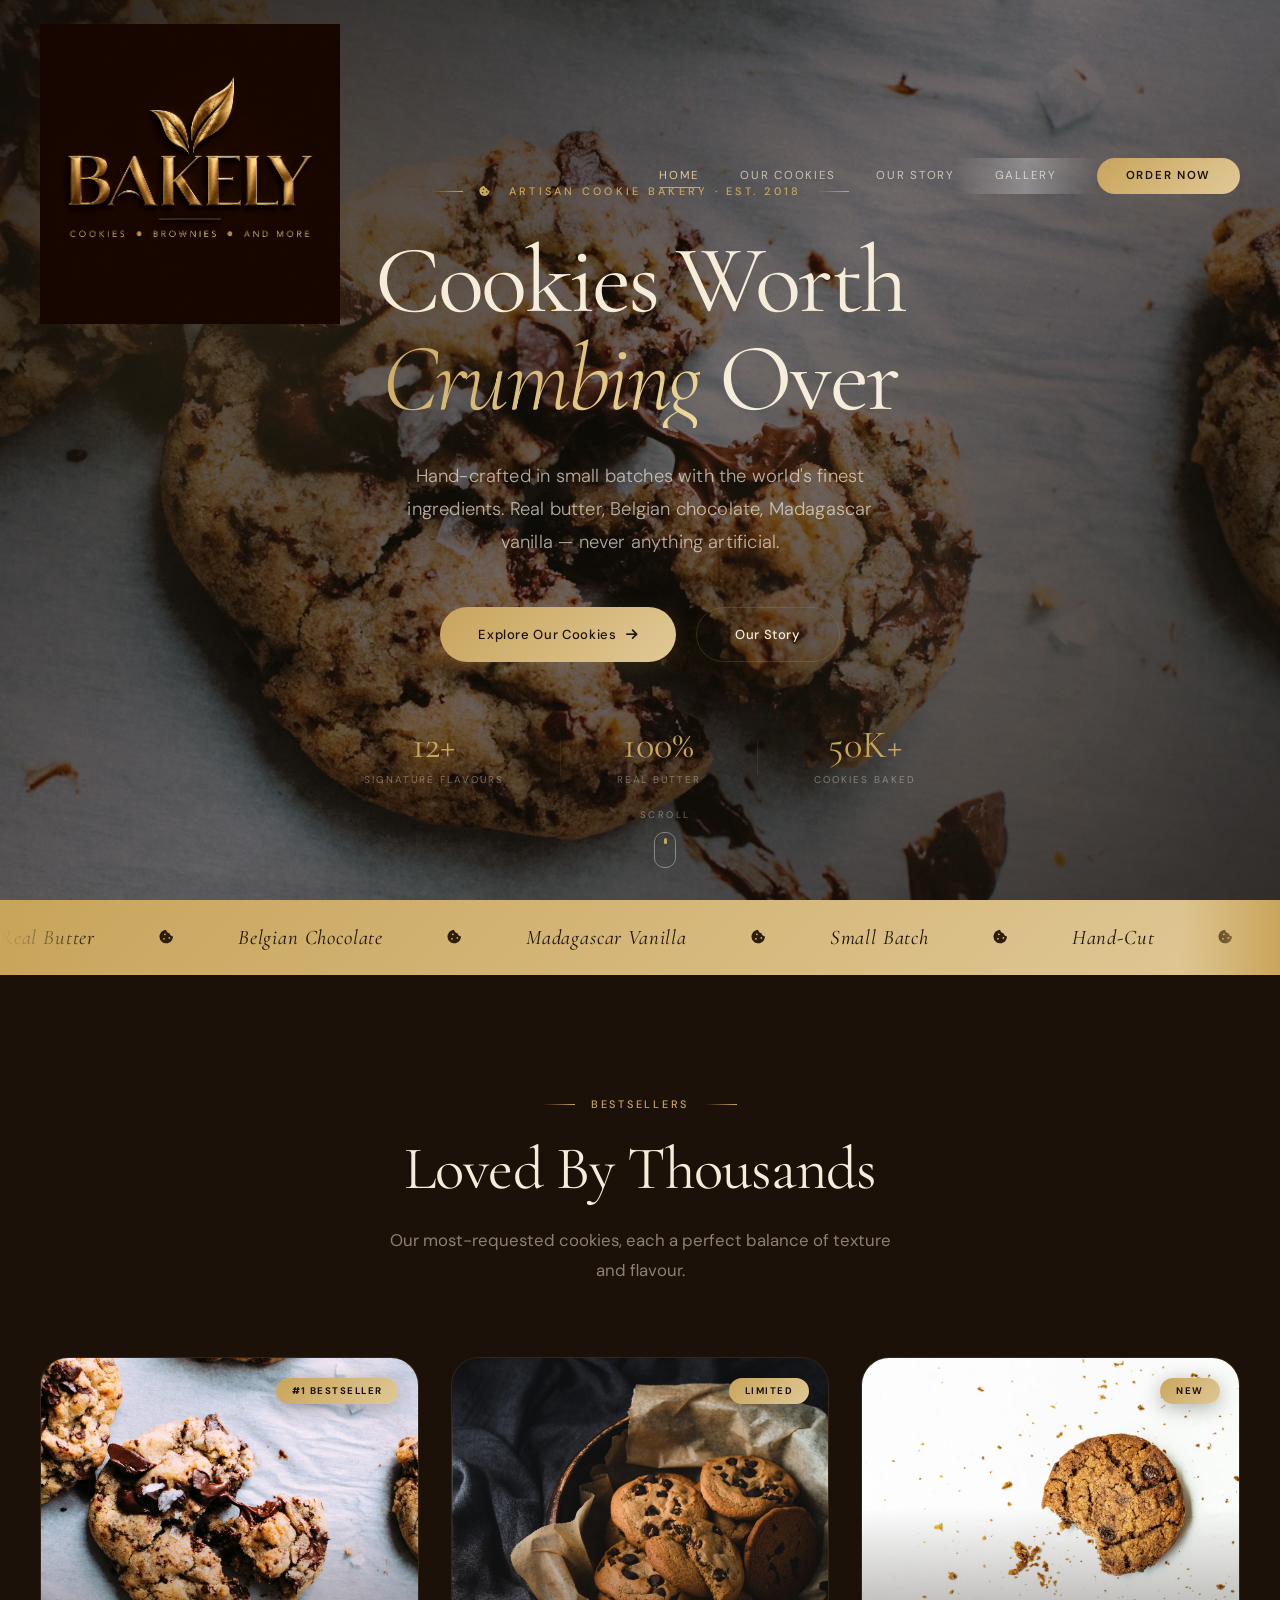
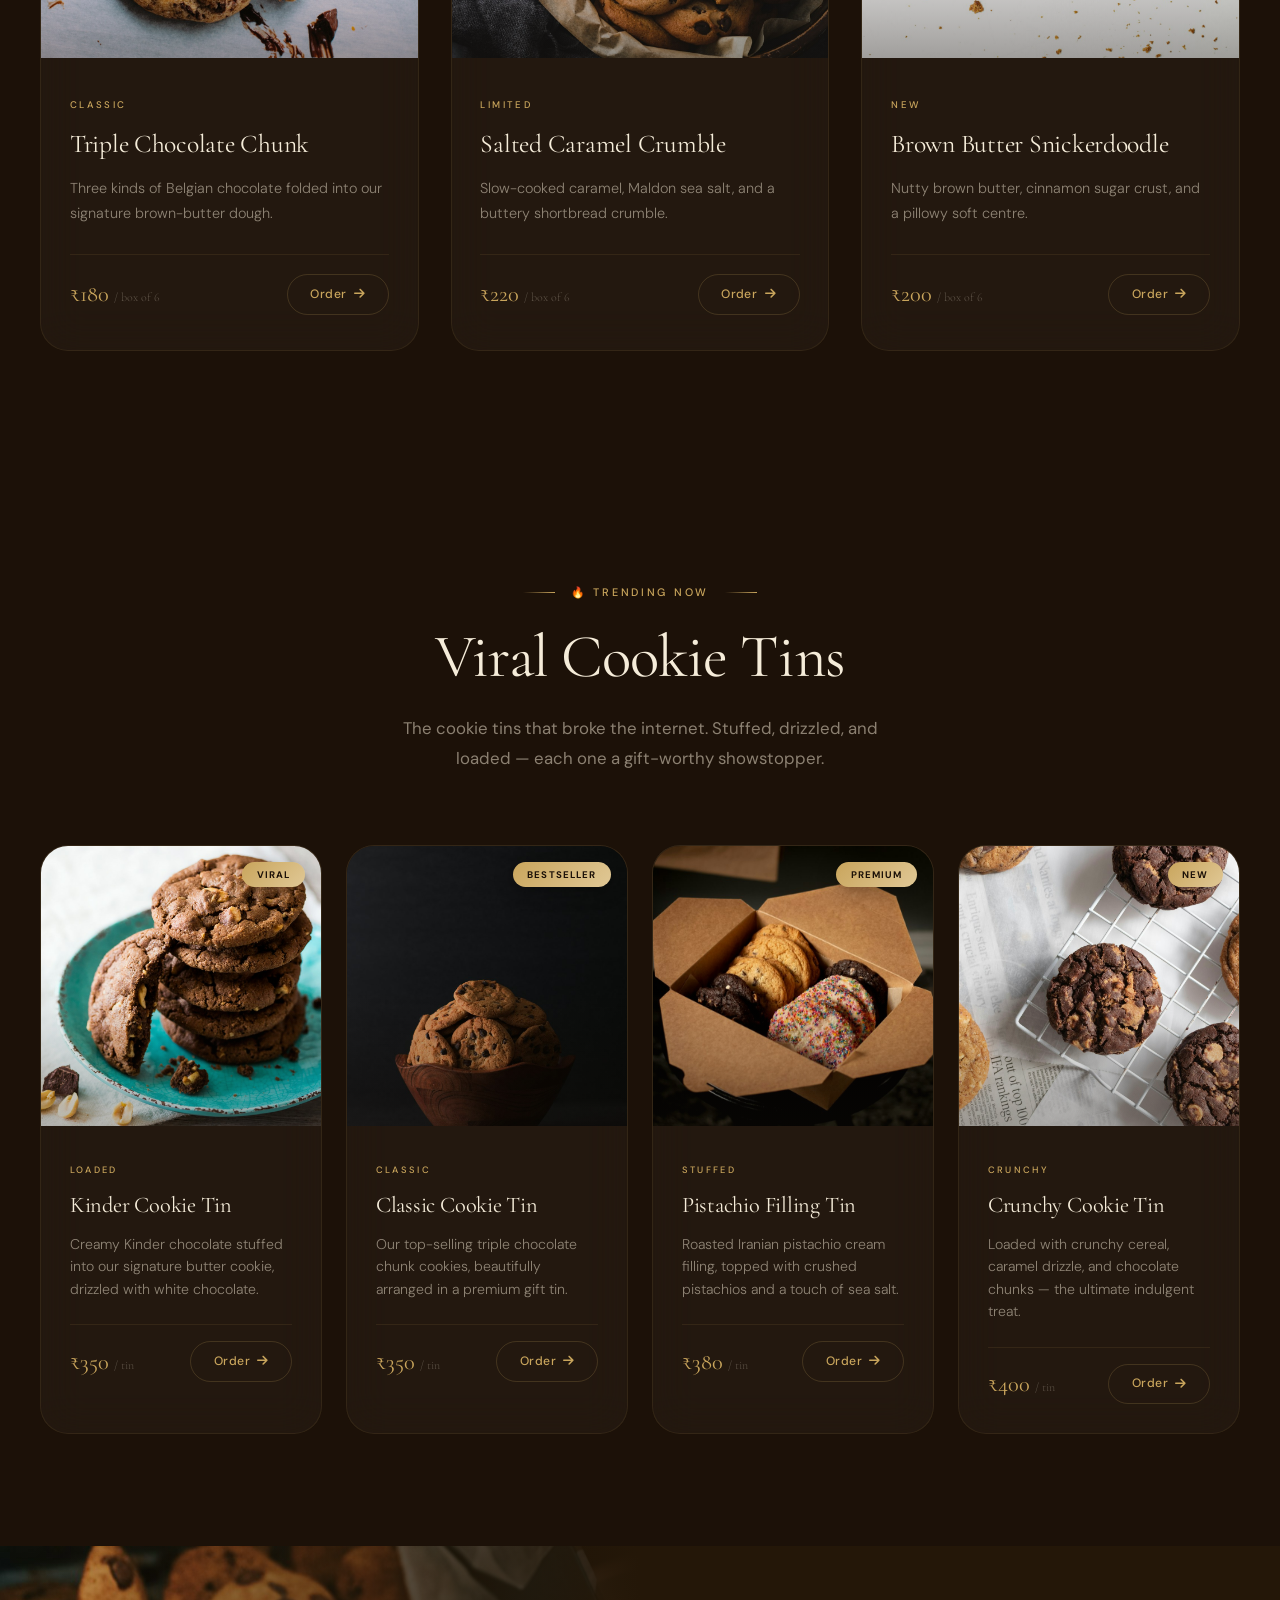
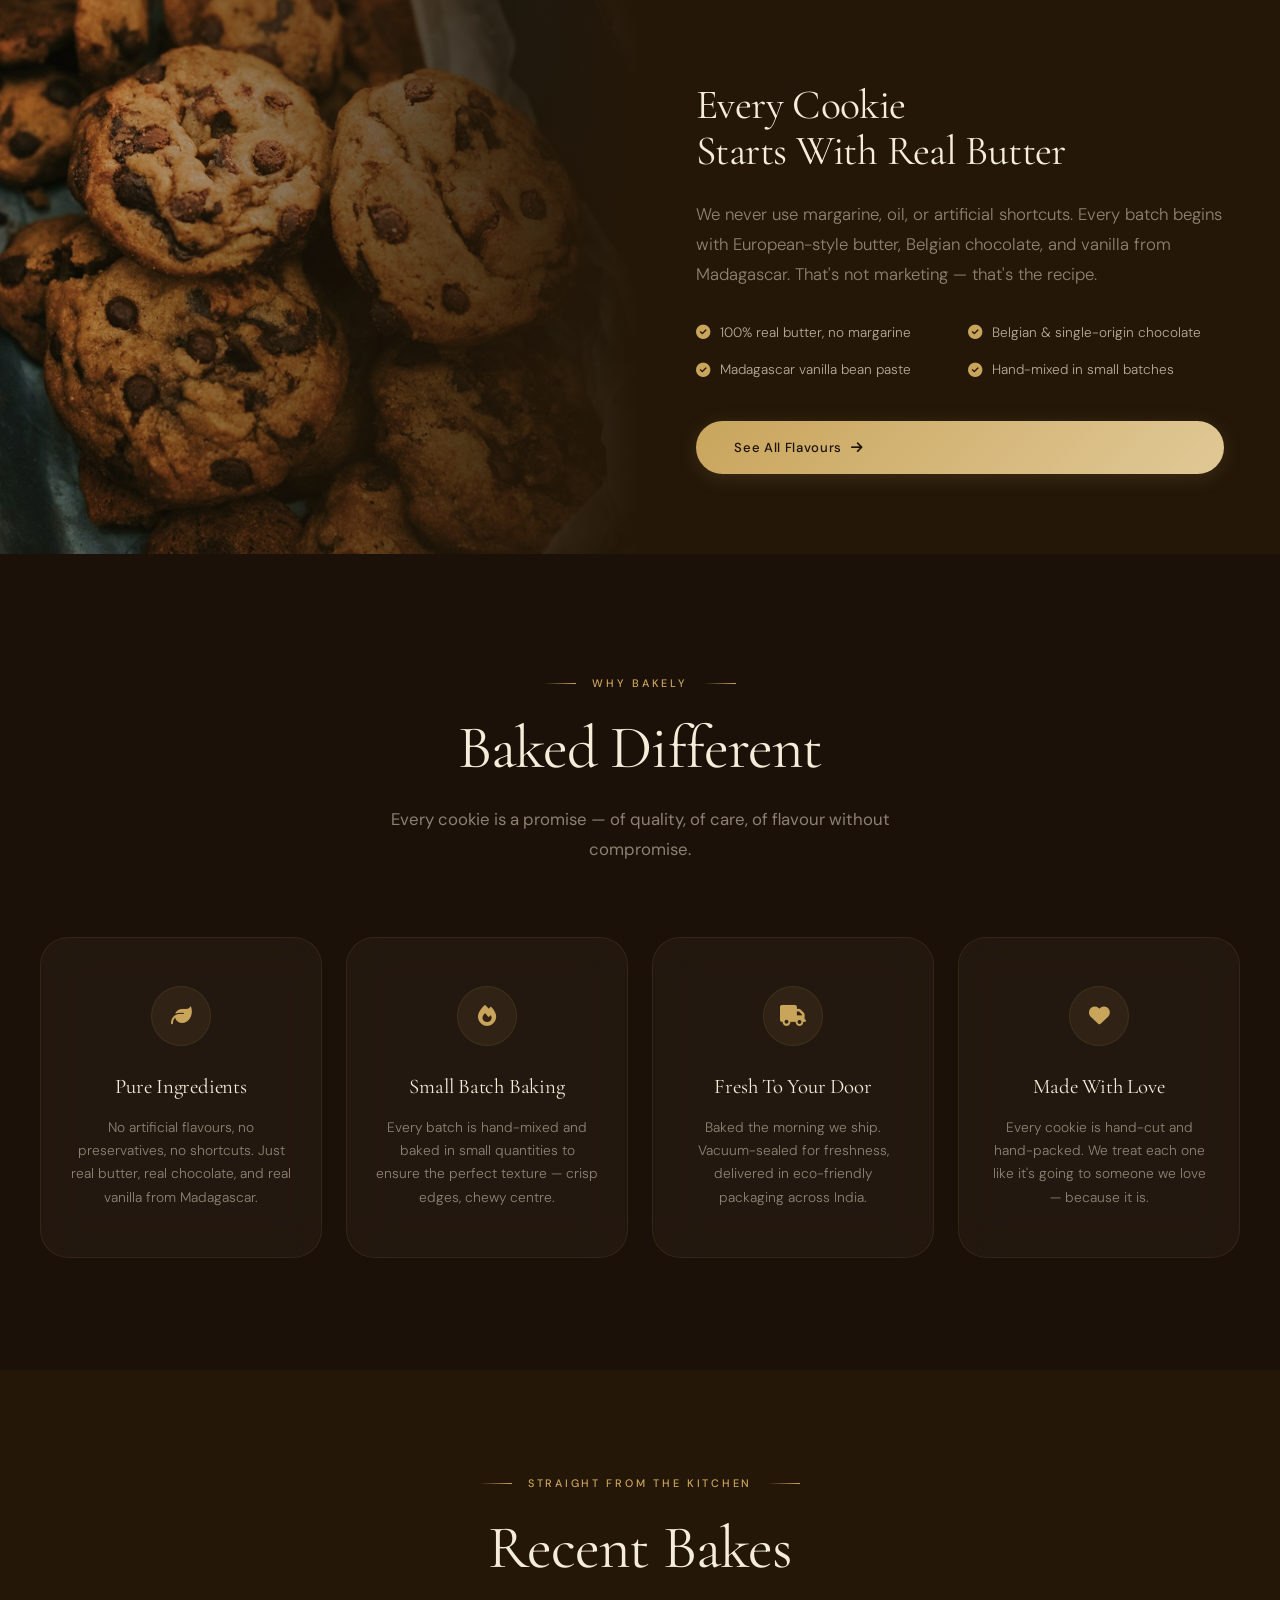
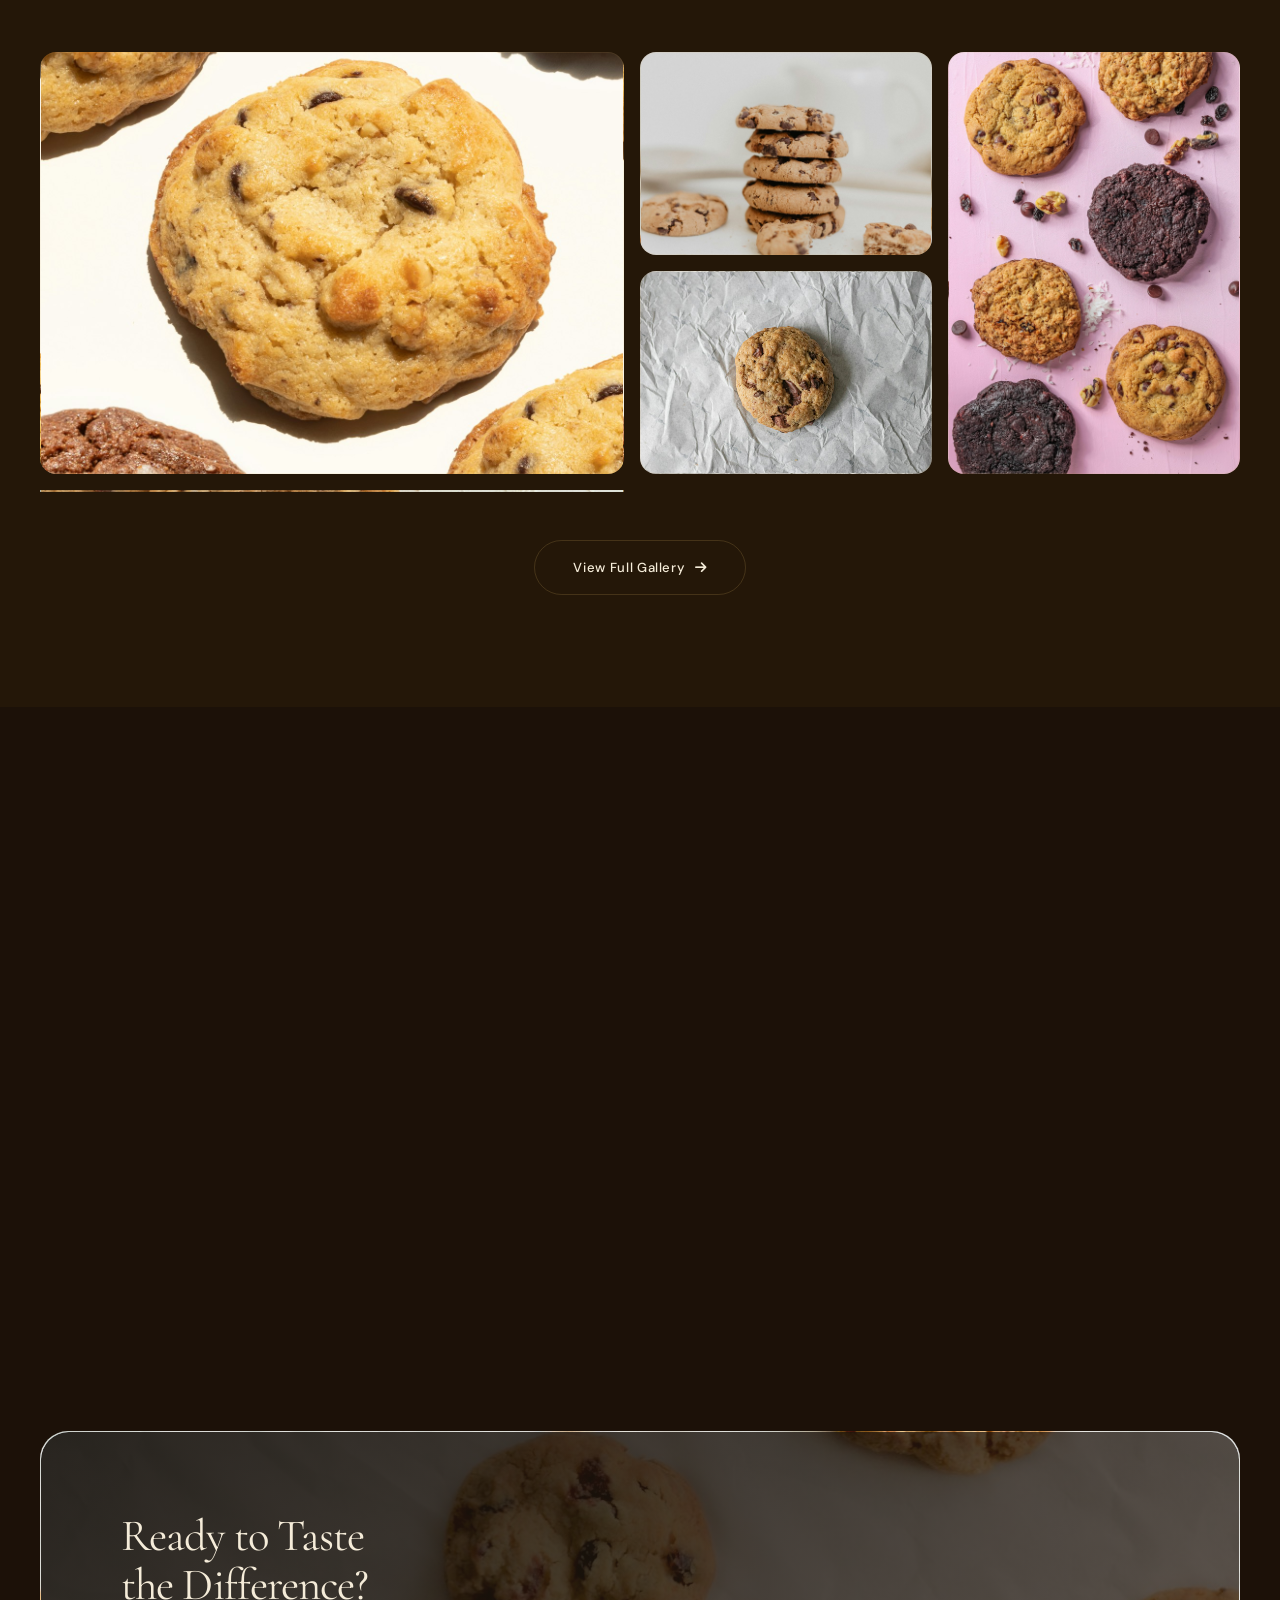
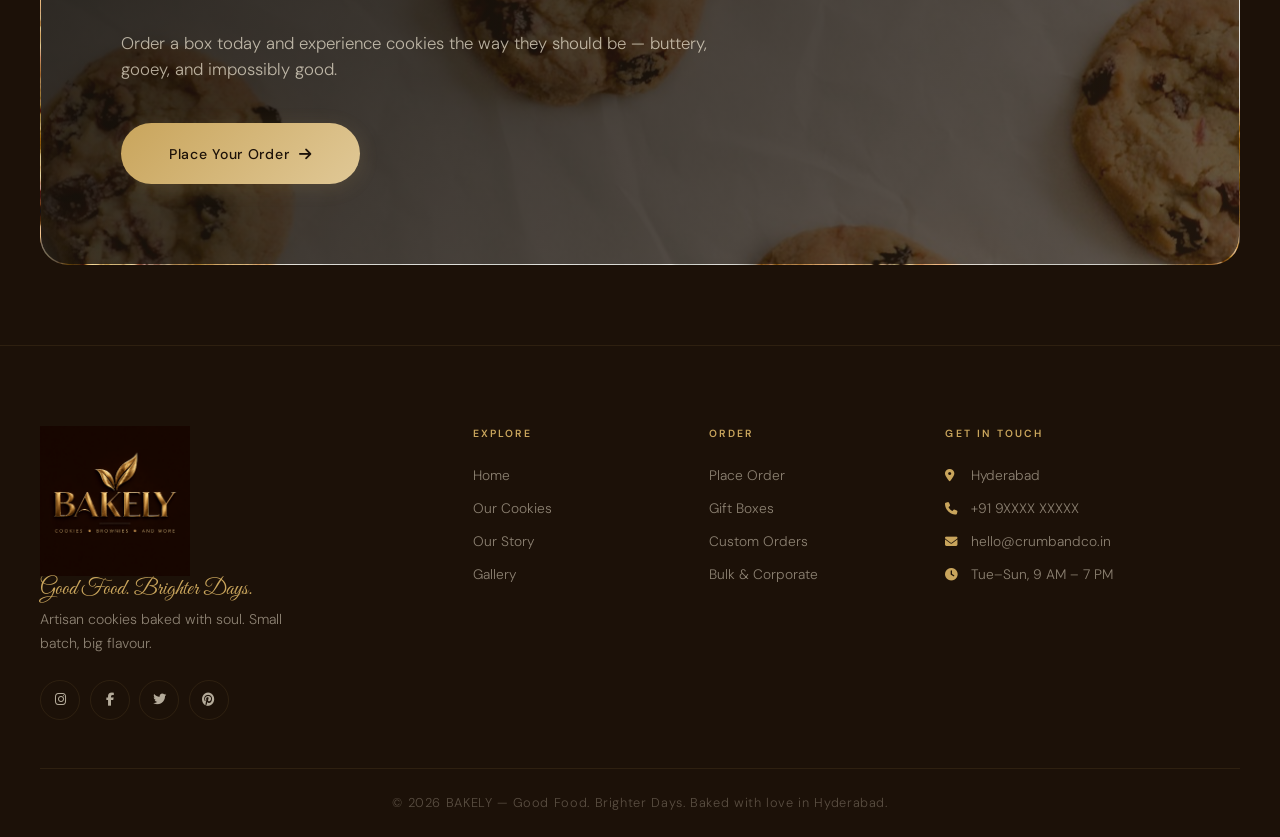
==== index.html @ 7ff24f41 "Add admin-only live editor (secret ?admin=1 URL, password + GitHub token gated, click-to-edit text, " ====
<!DOCTYPE html>
<html lang="en">
<head>
  <meta charset="UTF-8">
  <meta name="viewport" content="width=device-width, initial-scale=1.0">
  <title>BAKELY — Good Food. Brighter Days.</title>
  <meta name="description" content="BAKELY — Bakery · Patisserie · Café. Premium artisan cookies baked with soul. Good Food. Brighter Days.">
  <link rel="preconnect" href="https://fonts.googleapis.com">
  <link rel="preconnect" href="https://fonts.gstatic.com" crossorigin>
  <link href="https://fonts.googleapis.com/css2?family=Cormorant+Garamond:ital,wght@0,300;0,400;0,500;0,600;0,700;1,400;1,500;1,600&family=DM+Sans:wght@300;400;500;600;700&family=Playfair+Display:wght@700;900&family=Montserrat:wght@400;600&family=Great+Vibes&display=swap" rel="stylesheet">
  <link rel="stylesheet" href="https://cdnjs.cloudflare.com/ajax/libs/font-awesome/6.5.1/css/all.min.css">
  <link rel="stylesheet" href="styles.css">
</head>
<body>

<div class="preloader">
  <div class="preloader-cookie"><div class="chip"></div><div class="chip"></div><div class="chip"></div><div class="chip"></div><div class="chip"></div></div>
  <div class="preloader-text">BAKELY</div>
  <div class="preloader-bar"><div class="preloader-bar-fill"></div></div>
</div>
<div class="progress-bar"><div class="progress-fill"></div></div>

<nav class="navbar" id="navbar">
  <div class="nav-container">
    <a href="index.html" class="nav-brand">
      <img src="images/bakely-logo.png" alt="BAKELY — Cookies, Brownies and More" class="bakely-logo-img">
    </a>
    <button class="nav-toggle" id="navToggle" aria-label="Menu"><span></span><span></span><span></span></button>
    <ul class="nav-menu" id="navMenu">
      <li><a href="index.html" class="nav-link active">Home</a></li>
      <li><a href="menu.html" class="nav-link">Our Cookies</a></li>
      <li><a href="about.html" class="nav-link">Our Story</a></li>
      <li><a href="gallery.html" class="nav-link">Gallery</a></li>
      <li><a href="order.html" class="nav-link nav-cta">Order Now</a></li>
    </ul>
  </div>
</nav>

<!-- Hero with real image -->
<section class="hero hero-image" style="background-image:url('images/premium-hero.jpg')">
  <div class="hero-overlay"></div>
  <div class="hero-blob b1"></div>
  <div class="hero-blob b2"></div>
  <div class="hero-blob b3"></div>
  <div class="hero-content">
    <div class="hero-eyebrow"><i class="fas fa-cookie-bite"></i> Artisan Cookie Bakery · Est. 2018</div>
    <h1 class="hero-title">
      <span class="line"><span class="line-inner">Cookies Worth</span></span>
      <span class="line"><span class="line-inner"><span class="hero-script">Crumbing</span> Over</span></span>
    </h1>
    <p class="hero-subtitle">
      Hand-crafted in small batches with the world's finest ingredients.
      Real butter, Belgian chocolate, Madagascar vanilla — never anything artificial.
    </p>
    <div class="hero-actions">
      <a href="menu.html" class="btn btn-primary"><span>Explore Our Cookies</span> <i class="fas fa-arrow-right"></i></a>
      <a href="about.html" class="btn btn-outline">Our Story</a>
    </div>
    <div class="hero-stats">
      <div class="stat">
        <span class="stat-num" data-count="12" data-suffix="+">12+</span>
        <span class="stat-label">Signature Flavours</span>
      </div>
      <div class="stat-divider"></div>
      <div class="stat">
        <span class="stat-num" data-count="100" data-suffix="%">100%</span>
        <span class="stat-label">Real Butter</span>
      </div>
      <div class="stat-divider"></div>
      <div class="stat">
        <span class="stat-num" data-count="50" data-suffix="K+">50K+</span>
        <span class="stat-label">Cookies Baked</span>
      </div>
    </div>
  </div>
  <div class="hero-scroll"><span>Scroll</span><div class="scroll-mouse"></div></div>
</section>

<!-- Marquee -->
<div class="marquee">
  <div class="marquee-track">
    <div class="marquee-item">Real Butter <i class="fas fa-cookie-bite"></i> Belgian Chocolate <i class="fas fa-cookie-bite"></i> Madagascar Vanilla <i class="fas fa-cookie-bite"></i> Small Batch <i class="fas fa-cookie-bite"></i> Hand-Cut <i class="fas fa-cookie-bite"></i> Zero Preservatives <i class="fas fa-cookie-bite"></i></div>
    <div class="marquee-item">Real Butter <i class="fas fa-cookie-bite"></i> Belgian Chocolate <i class="fas fa-cookie-bite"></i> Madagascar Vanilla <i class="fas fa-cookie-bite"></i> Small Batch <i class="fas fa-cookie-bite"></i> Hand-Cut <i class="fas fa-cookie-bite"></i> Zero Preservatives <i class="fas fa-cookie-bite"></i></div>
  </div>
</div>

<!-- Featured with real images -->
<section class="section featured-section">
  <div class="container">
    <div class="section-header">
      <span class="section-eyebrow">Bestsellers</span>
      <h2 class="section-title">Loved By Thousands</h2>
      <p class="section-desc">Our most-requested cookies, each a perfect balance of texture and flavour.</p>
    </div>
    <div class="featured-grid">

      <div class="featured-card">
        <div class="featured-img" style="background-image:url('images/premium-1.jpg')">
          <div class="featured-badge">#1 Bestseller</div>
        </div>
        <div class="featured-info">
          <span class="featured-tag">Classic</span>
          <h3>Triple Chocolate Chunk</h3>
          <p>Three kinds of Belgian chocolate folded into our signature brown-butter dough.</p>
          <div class="featured-footer">
            <span class="price">₹180 <small>/ box of 6</small></span>
            <a href="order.html" class="mini-btn">Order <i class="fas fa-arrow-right"></i></a>
          </div>
        </div>
      </div>

      <div class="featured-card">
        <div class="featured-img" style="background-image:url('images/premium-2.jpg')">
          <div class="featured-badge">Limited</div>
        </div>
        <div class="featured-info">
          <span class="featured-tag">Limited</span>
          <h3>Salted Caramel Crumble</h3>
          <p>Slow-cooked caramel, Maldon sea salt, and a buttery shortbread crumble.</p>
          <div class="featured-footer">
            <span class="price">₹220 <small>/ box of 6</small></span>
            <a href="order.html" class="mini-btn">Order <i class="fas fa-arrow-right"></i></a>
          </div>
        </div>
      </div>

      <div class="featured-card">
        <div class="featured-img" style="background-image:url('images/premium-3.jpg')">
          <div class="featured-badge">New</div>
        </div>
        <div class="featured-info">
          <span class="featured-tag">New</span>
          <h3>Brown Butter Snickerdoodle</h3>
          <p>Nutty brown butter, cinnamon sugar crust, and a pillowy soft centre.</p>
          <div class="featured-footer">
            <span class="price">₹200 <small>/ box of 6</small></span>
            <a href="order.html" class="mini-btn">Order <i class="fas fa-arrow-right"></i></a>
          </div>
        </div>
      </div>

    </div>
  </div>
</section>

<!-- Viral Cookie Tins -->
<section class="section viral-section">
  <div class="container">
    <div class="section-header">
      <span class="section-eyebrow">🔥 Trending Now</span>
      <h2 class="section-title">Viral Cookie Tins</h2>
      <p class="section-desc">The cookie tins that broke the internet. Stuffed, drizzled, and loaded — each one a gift-worthy showstopper.</p>
    </div>
    <div class="viral-grid">

      <div class="viral-card">
        <div class="viral-img" style="background-image:url('images/viral-kinder.jpg')">
          <div class="viral-badge">Viral</div>
        </div>
        <div class="viral-info">
          <span class="viral-tag">Loaded</span>
          <h3>Kinder Cookie Tin</h3>
          <p>Creamy Kinder chocolate stuffed into our signature butter cookie, drizzled with white chocolate.</p>
          <div class="viral-footer">
            <span class="price">₹350 <small>/ tin</small></span>
            <a href="order.html" class="mini-btn">Order <i class="fas fa-arrow-right"></i></a>
          </div>
        </div>
      </div>

      <div class="viral-card">
        <div class="viral-img" style="background-image:url('images/viral-classic.jpg')">
          <div class="viral-badge">Bestseller</div>
        </div>
        <div class="viral-info">
          <span class="viral-tag">Classic</span>
          <h3>Classic Cookie Tin</h3>
          <p>Our top-selling triple chocolate chunk cookies, beautifully arranged in a premium gift tin.</p>
          <div class="viral-footer">
            <span class="price">₹350 <small>/ tin</small></span>
            <a href="order.html" class="mini-btn">Order <i class="fas fa-arrow-right"></i></a>
          </div>
        </div>
      </div>

      <div class="viral-card">
        <div class="viral-img" style="background-image:url('images/viral-pistachio.jpg')">
          <div class="viral-badge">Premium</div>
        </div>
        <div class="viral-info">
          <span class="viral-tag">Stuffed</span>
          <h3>Pistachio Filling Tin</h3>
          <p>Roasted Iranian pistachio cream filling, topped with crushed pistachios and a touch of sea salt.</p>
          <div class="viral-footer">
            <span class="price">₹380 <small>/ tin</small></span>
            <a href="order.html" class="mini-btn">Order <i class="fas fa-arrow-right"></i></a>
          </div>
        </div>
      </div>

      <div class="viral-card">
        <div class="viral-img" style="background-image:url('images/viral-crunchy.jpg')">
          <div class="viral-badge">New</div>
        </div>
        <div class="viral-info">
          <span class="viral-tag">Crunchy</span>
          <h3>Crunchy Cookie Tin</h3>
          <p>Loaded with crunchy cereal, caramel drizzle, and chocolate chunks — the ultimate indulgent treat.</p>
          <div class="viral-footer">
            <span class="price">₹400 <small>/ tin</small></span>
            <a href="order.html" class="mini-btn">Order <i class="fas fa-arrow-right"></i></a>
          </div>
        </div>
      </div>

    </div>
  </div>
</section>

<!-- Split feature section -->
<section class="section split-feature-section">
  <div class="split-feature">
    <div class="split-feature-img" style="background-image:url('images/premium-5.jpg')"></div>
    <div class="split-feature-content reveal">
      <span class="section-eyebrow">Crafted Daily</span>
      <h2 class="split-title">Every Cookie<br>Starts With Real Butter</h2>
      <p class="split-desc">We never use margarine, oil, or artificial shortcuts. Every batch begins with European-style butter, Belgian chocolate, and vanilla from Madagascar. That's not marketing — that's the recipe.</p>
      <div class="split-features">
        <div class="split-feature-item"><i class="fas fa-check-circle"></i> 100% real butter, no margarine</div>
        <div class="split-feature-item"><i class="fas fa-check-circle"></i> Belgian & single-origin chocolate</div>
        <div class="split-feature-item"><i class="fas fa-check-circle"></i> Madagascar vanilla bean paste</div>
        <div class="split-feature-item"><i class="fas fa-check-circle"></i> Hand-mixed in small batches</div>
      </div>
      <a href="menu.html" class="btn btn-primary"><span>See All Flavours</span> <i class="fas fa-arrow-right"></i></a>
    </div>
  </div>
</section>

<!-- Why Us -->
<section class="section why-section">
  <div class="container">
    <div class="section-header">
      <span class="section-eyebrow">Why BAKELY</span>
      <h2 class="section-title">Baked Different</h2>
      <p class="section-desc">Every cookie is a promise — of quality, of care, of flavour without compromise.</p>
    </div>
    <div class="why-grid">
      <div class="why-card">
        <div class="why-icon"><i class="fas fa-leaf"></i></div>
        <h3>Pure Ingredients</h3>
        <p>No artificial flavours, no preservatives, no shortcuts. Just real butter, real chocolate, and real vanilla from Madagascar.</p>
      </div>
      <div class="why-card">
        <div class="why-icon"><i class="fas fa-fire"></i></div>
        <h3>Small Batch Baking</h3>
        <p>Every batch is hand-mixed and baked in small quantities to ensure the perfect texture — crisp edges, chewy centre.</p>
      </div>
      <div class="why-card">
        <div class="why-icon"><i class="fas fa-truck"></i></div>
        <h3>Fresh To Your Door</h3>
        <p>Baked the morning we ship. Vacuum-sealed for freshness, delivered in eco-friendly packaging across India.</p>
      </div>
      <div class="why-card">
        <div class="why-icon"><i class="fas fa-heart"></i></div>
        <h3>Made With Love</h3>
        <p>Every cookie is hand-cut and hand-packed. We treat each one like it's going to someone we love — because it is.</p>
      </div>
    </div>
  </div>
</section>

<!-- Gallery preview -->
<section class="section gallery-preview-section">
  <div class="container">
    <div class="section-header">
      <span class="section-eyebrow">Straight From The Kitchen</span>
      <h2 class="section-title">Recent Bakes</h2>
    </div>
    <div class="gallery-preview-grid">
      <div class="gp-item reveal" style="background-image:url('images/premium-4.jpg')"></div>
      <div class="gp-item reveal reveal-delay-1" style="background-image:url('images/premium-9.jpg')"></div>
      <div class="gp-item reveal reveal-delay-2" style="background-image:url('images/premium-11.jpg')"></div>
      <div class="gp-item reveal reveal-delay-3" style="background-image:url('images/premium-7.jpg')"></div>
      <div class="gp-item reveal" style="background-image:url('images/premium-8.jpg')"></div>
    </div>
    <div style="text-align:center;margin-top:3rem">
      <a href="gallery.html" class="btn btn-outline">View Full Gallery <i class="fas fa-arrow-right"></i></a>
    </div>
  </div>
</section>

<!-- Testimonial -->
<section class="section testimonial-section">
  <div class="container">
    <div class="testimonial-wrapper reveal">
      <div class="quote-mark"><i class="fas fa-quote-left"></i></div>
      <blockquote class="testimonial-quote">
        These are the best cookies I've ever had. The triple chocolate chunk is dangerous — I ordered three boxes in one week. The salt on the caramel cookie is perfection.
      </blockquote>
      <div class="testimonial-author">
        <div class="author-avatar">A</div>
        <div class="author-info"><strong>Ananya Patel</strong><span>Hyderabad · Verified Customer</span></div>
      </div>
      <div class="testimonial-rating"><i class="fas fa-star"></i><i class="fas fa-star"></i><i class="fas fa-star"></i><i class="fas fa-star"></i><i class="fas fa-star"></i></div>
    </div>
  </div>
</section>

<!-- CTA -->
<section class="section cta-section">
  <div class="container">
    <div class="cta-box reveal" style="background-image:url('images/premium-12.jpg')">
      <div class="cta-overlay"></div>
      <div class="cta-content">
        <h2>Ready to Taste<br>the Difference?</h2>
        <p>Order a box today and experience cookies the way they should be — buttery, gooey, and impossibly good.</p>
        <a href="order.html" class="btn btn-primary btn-lg"><span>Place Your Order</span> <i class="fas fa-arrow-right"></i></a>
      </div>
    </div>
  </div>
</section>

<footer class="footer">
  <div class="container">
    <div class="footer-grid">
      <div class="footer-col footer-brand-col">
        <img src="images/bakely-logo.png" alt="BAKELY — Cookies, Brownies and More" class="bakely-logo-img">
        <p class="bakely-tagline">Good Food. Brighter Days.</p>
        <p>Artisan cookies baked with soul. Small batch, big flavour.</p>
        <div class="footer-social">
          <a href="#" aria-label="Instagram"><i class="fab fa-instagram"></i></a>
          <a href="#" aria-label="Facebook"><i class="fab fa-facebook-f"></i></a>
          <a href="#" aria-label="Twitter"><i class="fab fa-twitter"></i></a>
          <a href="#" aria-label="Pinterest"><i class="fab fa-pinterest"></i></a>
        </div>
      </div>
      <div class="footer-col"><h4>Explore</h4><ul><li><a href="index.html">Home</a></li><li><a href="menu.html">Our Cookies</a></li><li><a href="about.html">Our Story</a></li><li><a href="gallery.html">Gallery</a></li></ul></div>
      <div class="footer-col"><h4>Order</h4><ul><li><a href="order.html">Place Order</a></li><li><a href="order.html">Gift Boxes</a></li><li><a href="order.html">Custom Orders</a></li><li><a href="order.html">Bulk & Corporate</a></li></ul></div>
      <div class="footer-col"><h4>Get in Touch</h4><ul><li><i class="fas fa-map-marker-alt"></i> Hyderabad</li><li><i class="fas fa-phone"></i> +91 9XXXX XXXXX</li><li><i class="fas fa-envelope"></i> hello@crumbandco.in</li><li><i class="fas fa-clock"></i> Tue–Sun, 9 AM – 7 PM</li></ul></div>
    </div>
    <div class="footer-bottom"><p>© 2026 BAKELY — Good Food. Brighter Days. Baked with love in Hyderabad.</p></div>
  </div>
</footer>

<script src="main.js"></script>
<script src="editor.js"></script>
</body>
</html>
---- styles.css ----
/* ===================================
   CRAVELY — Made to Be Craved
   Luxury Patisserie Edition — v7
   =================================== */

*,*::before,*::after { margin:0; padding:0; box-sizing:border-box; }
html { scroll-behavior:smooth; font-size:16px; }
body {
  font-family:'DM Sans',system-ui,sans-serif;
  background:#1c1108;
  color:#e8dcc8;
  line-height:1.6;
  -webkit-font-smoothing:antialiased;
  overflow-x:hidden;
}
:root {
  --bg:#1c1108;
  --bg-warm:#241708;
  --bg-card:rgba(255,255,255,0.03);
  --bg-card-solid:#241708;
  --espresso:#2e1c0c;
  --espresso-light:#40270f;
  --gold:#c9a55c;
  --gold-light:#e0c896;
  --gold-bright:#f0d99a;
  --gold-champagne:#f6e7c1;
  --gold-antique:#8a6e2f;
  --gold-soft:rgba(201,165,92,0.08);
  --gold-glow:rgba(201,165,92,0.15);
  --cream:#f5ecd9;
  --cream-soft:rgba(245,236,217,0.7);
  --cream-dim:rgba(245,236,217,0.4);
  --ink:#e8dcc8;
  --ink-soft:rgba(232,220,200,0.55);
  --ink-light:rgba(232,220,200,0.3);
  --border:rgba(201,165,92,0.1);
  --border-bright:rgba(201,165,92,0.2);
  --shadow-sm:0 4px 20px rgba(0,0,0,0.3);
  --shadow-md:0 10px 40px rgba(0,0,0,0.4);
  --shadow-lg:0 24px 80px rgba(0,0,0,0.5);
  --shadow-gold:0 8px 40px rgba(201,165,92,0.1);
  --serif:'Cormorant Garamond',serif;
  --sans:'DM Sans',sans-serif;
  --radius:16px;
  --radius-sm:10px;
  --radius-lg:28px;
  --transition:all .4s cubic-bezier(0.25,0.1,0.25,1);
  --transition-slow:all .7s cubic-bezier(0.25,0.1,0.25,1);
  --ease-lux:cubic-bezier(0.16,1,0.3,1);
}

::-webkit-scrollbar { width:8px; }
::-webkit-scrollbar-track { background:var(--bg); }
::-webkit-scrollbar-thumb { background:var(--gold); border-radius:4px; opacity:0.5; }
::-webkit-scrollbar-thumb:hover { background:var(--gold-light); }
::selection { background:rgba(201,165,92,0.2); color:var(--gold-bright); }

/* --- Progress Bar --- */
.progress-bar { position:fixed; top:0; left:0; right:0; height:2px; background:transparent; z-index:9999; }
.progress-fill {
  height:100%; width:0%;
  background:linear-gradient(90deg,var(--gold),var(--gold-bright),var(--gold));
  background-size:200% 100%;
  animation:gradientShift 4s ease infinite;
  transition:width .15s ease;
  box-shadow:0 0 12px rgba(201,165,92,0.4);
}
@keyframes gradientShift { 0%,100%{background-position:0% 50%} 50%{background-position:100% 50%} }

.container { max-width:1300px; margin:0 auto; padding:0 2.5rem; }
.section { padding:7rem 0; position:relative; }
.section-header { text-align:center; margin-bottom:4.5rem; }
.section-eyebrow {
  display:inline-flex; align-items:center; gap:1rem;
  font-family:var(--sans); font-size:0.68rem; font-weight:500;
  color:var(--gold); letter-spacing:0.25em; text-transform:uppercase;
  margin-bottom:1.5rem;
  opacity:0; transform:translateY(20px);
  transition:opacity .8s ease,transform .8s ease;
}
.section-eyebrow::before,.section-eyebrow::after {
  content:''; width:32px; height:1px; background:linear-gradient(90deg,transparent,var(--gold));
}
.section-header.in-view .section-eyebrow { opacity:1; transform:translateY(0); }
.section-title {
  font-family:var(--serif); font-weight:400;
  font-size:clamp(2.4rem,5vw,3.8rem);
  color:var(--cream); margin:0 0 1.5rem;
  line-height:1.05; letter-spacing:-0.015em;
  opacity:0; transform:translateY(30px);
  transition:opacity .9s var(--ease-lux) .15s,transform .9s var(--ease-lux) .15s;
}
.section-header.in-view .section-title { opacity:1; transform:translateY(0); }
.section-desc {
  font-size:1.05rem; color:var(--ink-soft);
  max-width:520px; margin:0 auto; line-height:1.8;
  opacity:0; transform:translateY(20px);
  transition:opacity .9s ease .3s,transform .9s ease .3s;
}
.section-header.in-view .section-desc { opacity:1; transform:translateY(0); }

/* --- Gold divider --- */
.gold-divider { width:80px; height:1px; margin:1.5rem auto; background:linear-gradient(90deg,transparent,var(--gold),transparent); }

/* --- Buttons --- */
.btn {
  display:inline-flex; align-items:center; gap:0.6rem;
  padding:1rem 2.4rem; border-radius:50px;
  font-family:var(--sans); font-weight:500; font-size:0.82rem;
  text-decoration:none; cursor:pointer; border:none;
  transition:var(--transition); letter-spacing:0.05em;
  position:relative; overflow:hidden;
}
.btn-primary {
  background:linear-gradient(135deg,var(--gold) 0%,var(--gold-light) 100%);
  color:var(--bg);
  box-shadow:0 4px 20px rgba(201,165,92,0.15);
}
.btn-primary::before {
  content:''; position:absolute; top:0; left:-100%; width:100%; height:100%;
  background:linear-gradient(90deg,transparent,rgba(255,255,255,0.3),transparent);
  transition:left .7s ease;
}
.btn-primary:hover::before { left:100%; }
.btn-primary > * { position:relative; z-index:1; }
.btn-primary:hover {
  transform:translateY(-3px);
  box-shadow:0 12px 40px rgba(201,165,92,0.25);
}
.btn-outline {
  background:transparent; color:var(--cream);
  border:1px solid var(--border-bright);
  transition:var(--transition);
}
.btn-outline:hover {
  border-color:var(--gold); color:var(--gold-light);
  background:var(--gold-soft); transform:translateY(-2px);
}
.btn-lg { padding:1.2rem 3rem; font-size:0.88rem; }
.mini-btn {
  display:inline-flex; align-items:center; gap:0.45rem;
  padding:0.6rem 1.4rem; border-radius:50px;
  background:transparent; color:var(--gold);
  font-size:0.76rem; font-weight:500;
  text-decoration:none; transition:var(--transition); border:none;
  border:1px solid var(--border-bright);
  letter-spacing:0.04em;
}
.mini-btn:hover {
  background:var(--gold); color:var(--bg);
  border-color:var(--gold); transform:translateY(-1px);
  box-shadow:var(--shadow-gold);
}

/* --- Preloader --- */
.preloader {
  position:fixed; inset:0; z-index:10000;
  background:var(--bg);
  display:flex; align-items:center; justify-content:center;
  flex-direction:column; gap:1.5rem;
  transition:opacity .8s ease,visibility .8s ease;
}
.preloader.hidden { opacity:0; visibility:hidden; }
.preloader-cookie {
  width:56px; height:56px; border-radius:50%;
  background:radial-gradient(circle at 35% 35%,var(--gold-light),var(--gold) 60%,var(--espresso-light));
  position:relative; animation:preloaderSpin 1.5s ease-in-out infinite;
  box-shadow:0 0 40px rgba(201,165,92,0.3);
}
.preloader-cookie .chip { position:absolute; width:5px; height:4px; background:var(--bg); border-radius:50%; }
.preloader-cookie .chip:nth-child(1){top:22%;left:28%}
.preloader-cookie .chip:nth-child(2){top:48%;right:25%}
.preloader-cookie .chip:nth-child(3){bottom:25%;left:38%}
.preloader-cookie .chip:nth-child(4){top:35%;left:18%}
.preloader-cookie .chip:nth-child(5){bottom:30%;right:20%}
@keyframes preloaderSpin {
  0%{transform:rotate(0) scale(1)} 50%{transform:rotate(180deg) scale(0.9)} 100%{transform:rotate(360deg) scale(1)}
}
.preloader-text {
  font-family:var(--serif); font-size:1.5rem; font-weight:400;
  color:var(--gold); letter-spacing:0.2em;
  text-transform:uppercase; animation:textPulse 1.8s ease-in-out infinite;
}
@keyframes textPulse { 0%,100%{opacity:0.5;letter-spacing:0.2em} 50%{opacity:1;letter-spacing:0.25em} }
.preloader-bar { width:180px; height:1px; background:var(--border); overflow:hidden; }
.preloader-bar-fill { height:100%; width:0%; background:var(--gold); animation:barFill 2s ease-in-out forwards; }
@keyframes barFill { 0%{width:0%} 100%{width:100%} }

/* --- BAKELY Logo (image, color-matched background, no circle) --- */
.bakely-logo-img { height:300px; width:auto; display:block; border-radius:0; border:none; transition:var(--transition); }
.nav-brand:hover .bakely-logo-img { transform:scale(1.05); filter:brightness(1.1); }
.footer-brand-col .bakely-logo-img { height:150px; }
.navbar { min-height:300px; }
.navbar .nav-container { align-items:center; }

/* --- BAKELY Brand Mark (two-leaf emblem + wordmark) --- */
.brand-mark {
  display:flex; flex-direction:column; align-items:center;
  line-height:1; transition:var(--transition);
}
.brand-emblem { width:34px; height:auto; margin-bottom:0.15rem; filter:drop-shadow(0 2px 6px rgba(0,0,0,0.35)); transition:var(--transition); }
.nav-brand:hover .brand-emblem { transform:translateY(-2px) scale(1.05); }
.brand-wordmark {
  font-family:'Playfair Display',serif; font-weight:900;
  font-size:1.5rem; letter-spacing:0.03em;
  background:linear-gradient(180deg,var(--gold-champagne) 0%,var(--gold-bright) 30%,var(--gold) 60%,var(--gold-antique) 100%);
  -webkit-background-clip:text; background-clip:text;
  -webkit-text-fill-color:transparent;
  text-shadow:0 1px 0 rgba(0,0,0,0.2);
}
.brand-line { width:60%; height:1px; margin:0.32rem 0; background:linear-gradient(90deg,transparent,var(--gold),transparent); }
.brand-tagline {
  font-family:'Montserrat',sans-serif; font-weight:500;
  font-size:0.42rem; letter-spacing:0.2em; text-transform:uppercase;
  color:var(--gold-light); white-space:nowrap;
  display:flex; align-items:center; gap:0.35em;
}
.brand-tagline .dot { width:2.5px; height:2.5px; border-radius:50%; background:var(--gold); display:inline-block; }

/* Footer — bigger vertical brand mark */
.footer-brand-col .brand-mark { align-items:flex-start; margin-bottom:1rem; }
.footer-brand-col .brand-emblem { width:46px; margin-bottom:0.3rem; }
.footer-brand-col .brand-wordmark { font-size:2.1rem; }
.footer-brand-col .brand-line { width:80%; margin-left:0; }
.footer-brand-col .brand-tagline { font-size:0.5rem; }

/* --- BAKELY Wordmark Logo (no circle, big) --- */
.bakely-wordmark {
  display:flex; flex-direction:column; align-items:center;
  line-height:1;
}
.bakely-wordmark .wm-name {
  font-family:'Playfair Display',serif; font-weight:900;
  font-size:2rem; letter-spacing:0.04em;
  background:linear-gradient(180deg,#fdf3d0 0%,#e8c976 35%,#c9a55c 60%,#8a6e2f 100%);
  -webkit-background-clip:text; background-clip:text;
  -webkit-text-fill-color:transparent;
  text-shadow:1px 1px 0 rgba(0,0,0,0.15);
  transition:var(--transition);
}
.bakely-wordmark .wm-line {
  width:70%; height:1px; margin:0.35rem 0;
  background:linear-gradient(90deg,transparent,var(--gold),transparent);
}
.bakely-wordmark .wm-sub {
  font-family:'Montserrat',sans-serif; font-weight:500;
  font-size:0.6rem; letter-spacing:0.22em; text-transform:uppercase;
  color:var(--gold);
}
.nav-brand:hover .bakely-wordmark .wm-name {
  filter:brightness(1.15);
}
.footer-brand-col .bakely-wordmark { align-items:flex-start; margin-bottom:0.8rem; }
.footer-brand-col .bakely-wordmark .wm-name { font-size:2.4rem; }
.footer-brand-col .bakely-wordmark .wm-line { width:100%; margin-left:0; }

/* --- BAKELY Logo --- */
.bakely-logo {
  display:inline-flex; align-items:center; gap:0.6rem;
}
.bakely-circle {
  display:flex; flex-direction:column; align-items:center; justify-content:center;
  width:54px; height:54px; border-radius:50%;
  background:linear-gradient(135deg,rgba(201,165,92,0.9),rgba(224,200,150,0.7));
  border:2px solid var(--gold);
  box-shadow:var(--shadow-sm),0 0 12px rgba(201,165,92,0.15);
  transition:var(--transition);
  position:relative; overflow:hidden;
}
.nav-brand:hover .bakely-circle {
  transform:scale(1.05);
  box-shadow:var(--shadow-gold),0 0 20px rgba(201,165,92,0.2);
}
.bakely-circle::before {
  content:''; position:absolute; inset:0;
  background:radial-gradient(circle at 30% 30%,rgba(255,255,255,0.15),transparent 60%);
  border-radius:50%;
}
.bakely-name {
  font-family:'Playfair Display',serif; font-weight:900;
  font-size:0.6rem; color:var(--bg);
  letter-spacing:0.05em; line-height:1;
  background:linear-gradient(135deg,#fffbe0,#c9a55c);
  -webkit-background-clip:text; background-clip:text;
  -webkit-text-fill-color:transparent;
  position:relative; z-index:1;
}
.bakely-sub {
  font-family:'Montserrat',sans-serif; font-weight:400;
  font-size:0.28rem; color:var(--gold-bright);
  letter-spacing:0.1em; text-transform:uppercase;
  margin-top:1px; opacity:0.7;
  position:relative; z-index:1;
}
.bakely-tagline {
  font-family:'Great Vibes',cursive !important;
  font-size:1.4rem !important; color:var(--gold) !important;
  margin-bottom:0.3rem !important; line-height:1.2 !important;
}

/* --- BAKELY Logo (footer version) --- */
.footer-brand-col .bakely-logo .bakely-circle {
  width:64px; height:64px;
}
.footer-brand-col .bakely-logo .bakely-name {
  font-size:0.7rem;
}
.footer-brand-col .bakely-logo .bakely-sub {
  font-size:0.32rem;
}

/* --- Navigation --- */
.navbar {
  position:fixed; top:0; left:0; right:0;
  z-index:1000; padding:1.5rem 0;
  transition:var(--transition), transform .4s ease; background:transparent;
}
.navbar.nav-hidden { transform:translateY(-100%); }
.navbar.scrolled {
  background:rgba(21,16,10,0.85);
  backdrop-filter:blur(24px); -webkit-backdrop-filter:blur(24px);
  padding:1rem 0; border-bottom:1px solid var(--border);
}
.nav-container {
  max-width:1300px; margin:0 auto;
  display:flex; align-items:center; justify-content:space-between;
  padding:0 2.5rem; gap:2rem;
}
.nav-brand {
  font-family:var(--serif); font-size:1.5rem; font-weight:500;
  color:var(--cream); text-decoration:none;
  letter-spacing:0.15em; text-transform:uppercase;
  transition:var(--transition);
  display:flex; align-items:center;
}
.nav-brand:hover { color:var(--gold-light); letter-spacing:0.18em; }
.nav-menu { display:flex; gap:2.5rem; list-style:none; align-items:center; }
.nav-link {
  font-size:0.72rem; font-weight:400;
  color:var(--cream-soft); text-decoration:none;
  letter-spacing:0.15em; text-transform:uppercase;
  transition:var(--transition); position:relative; padding:0.3rem 0;
}
.nav-link::after {
  content:''; position:absolute; bottom:0; left:50%;
  width:0; height:1px; background:var(--gold);
  transition:width .4s var(--ease-lux); transform:translateX(-50%);
}
.nav-link:hover::after,.nav-link.active::after { width:100%; }
.nav-link:hover,.nav-link.active { color:var(--gold-light); }
.nav-cta {
  background:linear-gradient(135deg,var(--gold),var(--gold-light));
  color:var(--bg) !important;
  padding:0.65rem 1.8rem; border-radius:50px;
  box-shadow:var(--shadow-gold); transition:var(--transition);
  position:relative; overflow:hidden; font-weight:600;
}
.nav-cta::before {
  content:''; position:absolute; top:0; left:-100%; width:100%; height:100%;
  background:linear-gradient(90deg,transparent,rgba(255,255,255,0.3),transparent);
  transition:left .6s ease;
}
.nav-cta:hover::before { left:100%; }
.nav-cta:hover { transform:translateY(-2px); box-shadow:0 10px 40px rgba(201,165,92,0.25); }
.nav-cta::after { display:none; }
.nav-cta > * { position:relative; z-index:1; }
.nav-toggle {
  display:none; background:none; border:none; cursor:pointer;
  flex-direction:column; gap:5px; padding:0.5rem; z-index:1001;
}
.nav-toggle span { width:24px; height:1.5px; background:var(--cream); transition:var(--transition); }
.nav-toggle.open span:nth-child(1) { transform:rotate(45deg) translate(5px,4px); }
.nav-toggle.open span:nth-child(2) { opacity:0; }
.nav-toggle.open span:nth-child(3) { transform:rotate(-45deg) translate(5px,-4px); }

/* --- Hero --- */
.hero {
  min-height:100vh; position:relative;
  display:flex; flex-direction:column;
  justify-content:center; align-items:center;
  text-align:center; padding:8rem 2.5rem 4rem;
  background:radial-gradient(ellipse at 50% 40%,var(--espresso-light) 0%,var(--bg) 70%);
  overflow:hidden;
}
.hero-image {
  background-size:cover; background-position:center;
  position:relative;
}
.hero-overlay {
  position:absolute; inset:0;
  background:linear-gradient(135deg,rgba(21,16,10,0.9) 0%,rgba(21,16,10,0.6) 50%,rgba(21,16,10,0.85) 100%);
  pointer-events:none;
}
/* Animated gold blobs */
.hero-blob {
  position:absolute; border-radius:50%;
  filter:blur(60px); pointer-events:none; z-index:0;
}
.hero-blob.b1 {
  width:500px; height:500px;
  background:radial-gradient(circle,rgba(201,165,92,0.12),transparent);
  top:5%; left:0%;
  animation:blobFloat 18s ease-in-out infinite;
}
.hero-blob.b2 {
  width:450px; height:450px;
  background:radial-gradient(circle,rgba(224,200,150,0.08),transparent);
  bottom:0%; right:5%;
  animation:blobFloat 22s ease-in-out infinite reverse;
}
.hero-blob.b3 {
  width:350px; height:350px;
  background:radial-gradient(circle,rgba(240,217,154,0.06),transparent);
  top:30%; left:50%; transform:translateX(-50%);
  animation:blobPulse 10s ease-in-out infinite;
}
@keyframes blobFloat {
  0%,100%{transform:translate(0,0) scale(1)}
  33%{transform:translate(40px,-30px) scale(1.1)}
  66%{transform:translate(-30px,40px) scale(0.9)}
}
@keyframes blobPulse {
  0%,100%{opacity:0.5;transform:translateX(-50%) scale(1)}
  50%{opacity:0.8;transform:translateX(-50%) scale(1.2)}
}
.hero-content { position:relative; z-index:5; max-width:820px; }
.hero-eyebrow {
  font-family:var(--sans); font-size:0.68rem; font-weight:500;
  color:var(--gold); letter-spacing:0.3em;
  text-transform:uppercase; margin-bottom:2rem;
  display:inline-flex; align-items:center; gap:1rem;
  opacity:0; transform:translateY(20px);
  animation:heroFade 1s ease .3s forwards;
}
.hero-eyebrow::before,.hero-eyebrow::after {
  content:''; width:32px; height:1px;
  background:linear-gradient(90deg,transparent,var(--gold));
}
.hero-title {
  font-family:var(--serif); font-weight:400;
  font-size:clamp(3rem,7.5vw,6rem);
  color:var(--cream); line-height:1.02; margin-bottom:2rem;
  letter-spacing:-0.03em; overflow:hidden;
}
.hero-title .line { display:block; overflow:hidden; }
.hero-title .line-inner {
  display:inline-block; opacity:0; transform:translateY(100%);
  animation:heroLine 1.2s var(--ease-lux) .5s forwards;
}
.hero-title .line:nth-child(2) .line-inner { animation-delay:.8s; }
@keyframes heroLine { to{opacity:1;transform:translateY(0)} }
.hero-script {
  font-style:italic; font-weight:300;
  background:linear-gradient(135deg,var(--gold),var(--gold-bright));
  -webkit-background-clip:text; background-clip:text;
  -webkit-text-fill-color:transparent;
}
.hero-subtitle {
  font-size:1.15rem; color:var(--cream-soft);
  max-width:500px; margin:0 auto 3rem; line-height:1.8;
  font-weight:300; letter-spacing:0.01em;
  opacity:0; transform:translateY(20px);
  animation:heroFade 1s ease 1.1s forwards;
}
@keyframes heroFade { to{opacity:1;transform:translateY(0)} }
.hero-actions {
  display:flex; gap:1.2rem; justify-content:center;
  flex-wrap:wrap; margin-bottom:4rem;
  opacity:0; transform:translateY(20px);
  animation:heroFade 1s ease 1.4s forwards;
}
.hero-stats {
  display:flex; gap:3.5rem; justify-content:center;
  align-items:center; flex-wrap:wrap;
  opacity:0; transform:translateY(20px);
  animation:heroFade 1s ease 1.7s forwards;
}
.stat { text-align:center; transition:var(--transition); }
.stat:hover { transform:translateY(-4px); }
.stat-num {
  display:block; font-family:var(--serif);
  font-size:2.4rem; font-weight:400; color:var(--gold); line-height:1;
}
.stat-label {
  font-size:0.62rem; color:var(--cream-dim);
  text-transform:uppercase; letter-spacing:0.2em; margin-top:0.5rem;
}
.stat-divider { width:1px; height:36px; background:var(--border); }
.hero-scroll {
  position:absolute; bottom:2rem; left:50%;
  transform:translateX(-50%);
  display:flex; flex-direction:column; align-items:center; gap:0.6rem;
  font-size:0.6rem; text-transform:uppercase;
  letter-spacing:0.25em; color:var(--cream-dim);
  opacity:0; animation:heroFade 1s ease 2s forwards; z-index:5;
}
.scroll-mouse {
  width:22px; height:36px; border:1px solid var(--cream-dim);
  border-radius:10px; position:relative;
}
.scroll-mouse::before {
  content:''; position:absolute; top:5px; left:50%;
  width:3px; height:6px; margin-left:-1.5px;
  background:var(--gold); border-radius:2px;
  animation:scrollDot 1.8s ease-in-out infinite;
}
@keyframes scrollDot { 0%,100%{opacity:0;transform:translateY(0)} 50%{opacity:1;transform:translateY(7px)} }

/* Floating particles */
.hero-particle { position:absolute; border-radius:50%; pointer-events:none; opacity:0; animation:floatUp 18s linear infinite; }
@keyframes floatUp {
  0%{opacity:0;transform:translateY(100vh) scale(0.5) rotate(0deg)} 10%{opacity:0.15}
  90%{opacity:0.15} 100%{opacity:0;transform:translateY(-20vh) scale(1) rotate(360deg)}
}

/* --- Marquee --- */
.marquee {
  overflow:hidden; padding:1.3rem 0;
  background:linear-gradient(135deg,var(--gold) 0%,var(--gold-light) 100%);
  position:relative;
}
.marquee::before,.marquee::after {
  content:''; position:absolute; top:0; bottom:0; width:100px; z-index:2;
}
.marquee::before { left:0; background:linear-gradient(90deg,var(--gold),transparent); }
.marquee::after { right:0; background:linear-gradient(-90deg,var(--gold),transparent); }
.marquee-track { display:flex; gap:4rem; white-space:nowrap; animation:marquee 28s linear infinite; }
@keyframes marquee { from{transform:translateX(0)} to{transform:translateX(-50%)} }
.marquee-item {
  font-family:var(--serif); font-size:1.3rem; font-weight:400;
  color:var(--bg); letter-spacing:0.04em;
  display:flex; align-items:center; gap:4rem; font-style:italic;
}
.marquee-item i { font-size:0.9rem; color:var(--espresso); font-style:normal; }

/* --- Cookie Visuals --- */
.cookie-visual { display:flex; align-items:center; justify-content:center; width:100%; height:100%; position:relative; }
.cookie-disc {
  width:120px; height:120px; border-radius:50%;
  background:radial-gradient(circle at 35% 35%,var(--gold-light),var(--gold) 60%,var(--espresso-light));
  position:relative; box-shadow:inset -3px -3px 8px rgba(0,0,0,0.1),0 6px 20px rgba(0,0,0,0.2);
  transition:var(--transition-slow);
}
.cookie-disc .drizzle { position:absolute; top:30%; left:15%; right:15%; height:7px; background:var(--gold-bright); border-radius:50%; }
.cookie-disc .chip { position:absolute; width:9px; height:7px; background:var(--bg); border-radius:50%; }
.chip.c1{top:28%;left:22%} .chip.c2{top:42%;right:28%}
.chip.c3{bottom:25%;left:38%} .chip.c4{top:52%;left:20%}
.chip.c5{bottom:33%;right:22%}
.cookie-disc .sprinkle { position:absolute; width:4px; height:4px; background:var(--bg); border-radius:50%; opacity:0.4; }
.sprinkle.s1{top:22%;left:28%} .sprinkle.s2{top:38%;right:22%}
.sprinkle.s3{bottom:28%;left:32%} .sprinkle.s4{top:48%;left:18%}
.sprinkle.s5{bottom:22%;right:32%} .sprinkle.s6{top:32%;right:42%}

/* --- Featured --- */
.featured-section { background:var(--bg); }
.featured-grid { display:grid; grid-template-columns:repeat(auto-fit,minmax(320px,1fr)); gap:2rem; }
.featured-card {
  background:var(--bg-card);
  backdrop-filter:blur(20px); -webkit-backdrop-filter:blur(20px);
  border-radius:var(--radius-lg);
  overflow:hidden; transition:var(--transition-slow);
  border:1px solid var(--border);
  opacity:0; transform:translateY(50px);
}
.featured-card.in-view { opacity:1; transform:translateY(0); }
.featured-card:nth-child(1){transition-delay:0s}
.featured-card:nth-child(2){transition-delay:.15s}
.featured-card:nth-child(3){transition-delay:.3s}
.featured-card:hover {
  transform:translateY(-12px);
  border-color:var(--border-bright);
  box-shadow:var(--shadow-lg),var(--shadow-gold);
  background:rgba(255,255,255,0.04);
}
.featured-img {
  background-size:cover; background-position:center;
  position:relative; height:300px; overflow:hidden;
  transition:var(--transition-slow);
}
.featured-card:hover .featured-img { transform:scale(1.05); }
.featured-img::before {
  content:''; position:absolute; inset:0;
  background:linear-gradient(180deg,transparent 50%,rgba(21,16,10,0.4));
  z-index:1;
}
.featured-badge {
  position:absolute; top:1.2rem; right:1.2rem; z-index:2;
  background:linear-gradient(135deg,var(--gold),var(--gold-light));
  color:var(--bg);
  padding:0.35rem 1rem; border-radius:50px;
  font-size:0.6rem; font-weight:700;
  letter-spacing:0.15em; text-transform:uppercase;
  box-shadow:var(--shadow-sm);
}
.featured-info { padding:2rem 1.8rem 2.2rem; }
.featured-tag {
  font-size:0.6rem; text-transform:uppercase;
  letter-spacing:0.25em; color:var(--gold); font-weight:500;
}
.featured-info h3 {
  font-family:var(--serif); font-size:1.6rem; font-weight:400;
  color:var(--cream); margin:0.5rem 0 0.7rem; letter-spacing:-0.01em;
}
.featured-info p { font-size:0.9rem; color:var(--ink-soft); margin-bottom:1.8rem; line-height:1.7; font-weight:300; }
.featured-footer { display:flex; justify-content:space-between; align-items:center; padding-top:1.2rem; border-top:1px solid var(--border); }
.price { font-family:var(--serif); font-size:1.4rem; font-weight:400; color:var(--gold); }
.price small { font-size:0.75rem; font-weight:300; color:var(--ink-light); }

/* --- Viral Tins --- */
.viral-section { background:var(--bg); }
.viral-grid { display:grid; grid-template-columns:repeat(auto-fill,minmax(280px,1fr)); gap:1.5rem; }
.viral-card {
  background:var(--bg-card);
  backdrop-filter:blur(20px); -webkit-backdrop-filter:blur(20px);
  border-radius:var(--radius-lg);
  overflow:hidden; transition:var(--transition-slow);
  border:1px solid var(--border);
  opacity:0; transform:translateY(40px) scale(0.96);
}
.viral-card.in-view { opacity:1; transform:translateY(0) scale(1); }
.viral-card:nth-child(1){transition-delay:0s}
.viral-card:nth-child(2){transition-delay:.1s}
.viral-card:nth-child(3){transition-delay:.2s}
.viral-card:nth-child(4){transition-delay:.3s}
.viral-card:hover {
  transform:translateY(-10px) scale(1.02);
  border-color:var(--border-bright);
  box-shadow:var(--shadow-lg),var(--shadow-gold);
}
.viral-img {
  background-size:cover; background-position:center;
  position:relative; height:280px; overflow:hidden;
  transition:var(--transition-slow);
}
.viral-card:hover .viral-img { transform:scale(1.06); }
.viral-img::before {
  content:''; position:absolute; inset:0;
  background:linear-gradient(180deg,transparent 50%,rgba(21,16,10,0.3));
  z-index:1;
}
.viral-badge {
  position:absolute; top:1rem; right:1rem; z-index:2;
  background:linear-gradient(135deg,var(--gold),var(--gold-light));
  color:var(--bg);
  padding:0.3rem 0.9rem; border-radius:50px;
  font-size:0.6rem; font-weight:700;
  letter-spacing:0.12em; text-transform:uppercase;
  box-shadow:var(--shadow-sm);
  animation:badgePulse 2.5s ease-in-out infinite;
}
@keyframes badgePulse { 0%,100%{transform:scale(1);opacity:1} 50%{transform:scale(1.05);opacity:0.9} }
.viral-info { padding:1.8rem; }
.viral-tag {
  font-size:0.58rem; text-transform:uppercase;
  letter-spacing:0.25em; color:var(--gold); font-weight:500;
}
.viral-info h3 {
  font-family:var(--serif); font-size:1.4rem; font-weight:400;
  color:var(--cream); margin:0.4rem 0 0.6rem; letter-spacing:-0.01em;
}
.viral-info p { font-size:0.88rem; color:var(--ink-soft); margin-bottom:1.5rem; line-height:1.6; font-weight:300; }
.viral-footer {
  display:flex; justify-content:space-between; align-items:center;
  padding-top:1rem; border-top:1px solid var(--border);
}

/* --- Split Feature --- */
.split-feature-section { padding:0; background:var(--bg-warm); }
.split-feature { display:grid; grid-template-columns:1fr 1fr; min-height:520px; }
.split-feature-img {
  background-size:cover; background-position:center;
  position:relative; min-height:380px;
  transition:var(--transition-slow);
}
.split-feature-img::after {
  content:''; position:absolute; inset:0;
  background:linear-gradient(90deg,transparent,var(--bg-warm));
}
.split-feature-content { padding:5rem 3.5rem; display:flex; flex-direction:column; justify-content:center; }
.split-title {
  font-family:var(--serif); font-size:clamp(2rem,3.5vw,2.6rem);
  font-weight:400; color:var(--cream);
  margin:1rem 0 1.5rem; line-height:1.1; letter-spacing:-0.015em;
}
.split-desc { font-size:1.05rem; color:var(--ink-soft); margin-bottom:2rem; line-height:1.8; font-weight:300; }
.split-features { display:grid; grid-template-columns:1fr 1fr; gap:1rem; margin-bottom:2.5rem; }
.split-feature-item {
  display:flex; align-items:center; gap:0.6rem;
  font-size:0.85rem; color:var(--cream-soft); font-weight:300;
  transition:var(--transition);
}
.split-feature-item:hover { color:var(--gold-light); transform:translateX(4px); }
.split-feature-item i { color:var(--gold); font-size:0.9rem; }

/* --- Why Section --- */
.why-section { background:var(--bg); }
.why-grid { display:grid; grid-template-columns:repeat(auto-fit,minmax(240px,1fr)); gap:1.5rem; }
.why-card {
  text-align:center; padding:3rem 1.8rem;
  background:var(--bg-card);
  border-radius:var(--radius-lg);
  transition:var(--transition-slow);
  border:1px solid var(--border);
  opacity:0; transform:translateY(40px);
  position:relative; overflow:hidden;
  backdrop-filter:blur(20px); -webkit-backdrop-filter:blur(20px);
}
.why-card.in-view { opacity:1; transform:translateY(0); }
.why-card:nth-child(1){transition-delay:0s}
.why-card:nth-child(2){transition-delay:.1s}
.why-card:nth-child(3){transition-delay:.2s}
.why-card:nth-child(4){transition-delay:.3s}
.why-card::before {
  content:''; position:absolute; top:0; left:50%;
  width:0; height:1px;
  background:linear-gradient(90deg,transparent,var(--gold),transparent);
  transform:translateX(-50%); transition:width .5s ease;
}
.why-card:hover {
  border-color:var(--border-bright);
  background:rgba(255,255,255,0.04);
  transform:translateY(-8px);
  box-shadow:var(--shadow-md);
}
.why-card:hover::before { width:70%; }
.why-icon {
  width:60px; height:60px; margin:0 auto 1.5rem;
  border-radius:50%; background:var(--gold-soft);
  border:1px solid var(--border);
  display:flex; align-items:center; justify-content:center;
  font-size:1.3rem; color:var(--gold);
  transition:var(--transition);
}
.why-card:hover .why-icon {
  background:linear-gradient(135deg,var(--gold),var(--gold-light));
  color:var(--bg); transform:scale(1.1) rotate(-5deg);
  border-color:transparent; box-shadow:0 8px 25px rgba(201,165,92,0.2);
}
.why-card h3 {
  font-family:var(--serif); font-size:1.3rem; font-weight:400;
  color:var(--cream); margin-bottom:0.8rem; letter-spacing:-0.01em;
}
.why-card p { font-size:0.86rem; color:var(--ink-soft); line-height:1.7; font-weight:300; }

/* --- Gallery Preview --- */
.gallery-preview-section { background:var(--bg-warm); padding-top:6rem; }
.gallery-preview-grid {
  display:grid; grid-template-columns:2fr 1fr 1fr;
  grid-template-rows:1fr 1fr; gap:1rem; height:440px;
}
.gp-item {
  background-size:cover; background-position:center;
  border-radius:var(--radius); border:1px solid var(--border);
  transition:var(--transition-slow);
  opacity:0; transform:scale(0.9);
  position:relative; overflow:hidden;
}
.gp-item.in-view { opacity:1; transform:scale(1); }
.gp-item::after {
  content:''; position:absolute; inset:0;
  background:linear-gradient(180deg,transparent 60%,rgba(21,16,10,0.3));
  opacity:0; transition:opacity .4s ease;
}
.gp-item:hover { transform:scale(1.03); border-color:var(--border-bright); box-shadow:var(--shadow-md); }
.gp-item:hover::after { opacity:1; }
.gp-item:nth-child(1){grid-row:1/3}
.gp-item:nth-child(4){grid-column:3;grid-row:1/3}

/* --- Testimonial --- */
.testimonial-section { background:var(--bg); padding:7rem 0; }
.testimonial-wrapper {
  max-width:800px; margin:0 auto; text-align:center;
  position:relative; padding:3.5rem;
  background:var(--bg-card);
  border-radius:var(--radius-lg);
  border:1px solid var(--border);
  backdrop-filter:blur(20px); -webkit-backdrop-filter:blur(20px);
  transition:var(--transition);
}
.testimonial-wrapper:hover { border-color:var(--border-bright); box-shadow:var(--shadow-gold); }
.testimonial-wrapper::before {
  content:''; position:absolute; top:0; left:50%;
  width:60px; height:1px;
  background:linear-gradient(90deg,transparent,var(--gold),transparent);
  transform:translateX(-50%);
}
.quote-mark { font-size:3rem; color:var(--gold); opacity:0.2; margin-bottom:0.8rem; font-family:var(--serif); }
.testimonial-quote {
  font-family:var(--serif); font-style:italic;
  font-size:1.5rem; font-weight:300; line-height:1.7;
  color:var(--cream); margin-bottom:2.5rem; border:none;
  letter-spacing:-0.01em;
}
.testimonial-author { display:flex; align-items:center; justify-content:center; gap:1rem; }
.author-avatar {
  width:48px; height:48px; border-radius:50%;
  background:linear-gradient(135deg,var(--gold),var(--gold-light));
  color:var(--bg);
  display:flex; align-items:center; justify-content:center;
  font-weight:600; font-family:var(--serif); font-size:1.2rem;
}
.author-info { text-align:left; }
.author-info strong { display:block; color:var(--cream); font-size:0.9rem; font-weight:500; }
.author-info span { font-size:0.75rem; color:var(--ink-light); }
.testimonial-rating { margin-top:1.5rem; color:var(--gold); font-size:0.85rem; }
.testimonial-rating i { margin:0 3px; animation:starTwinkle 3s ease-in-out infinite; }
.testimonial-rating i:nth-child(1){animation-delay:0s}
.testimonial-rating i:nth-child(2){animation-delay:.2s}
.testimonial-rating i:nth-child(3){animation-delay:.4s}
.testimonial-rating i:nth-child(4){animation-delay:.6s}
.testimonial-rating i:nth-child(5){animation-delay:.8s}
@keyframes starTwinkle { 0%,100%{opacity:1} 50%{opacity:0.4} }

/* --- CTA --- */
.cta-section { background:var(--bg); padding:5rem 0; }
.cta-box {
  border-radius:var(--radius-lg); padding:5rem;
  display:grid; grid-template-columns:1.2fr 0.8fr;
  align-items:center; gap:2rem; position:relative; overflow:hidden;
  background:linear-gradient(135deg,var(--espresso) 0%,var(--bg) 100%);
  border:1px solid var(--border);
}
.cta-box[style*="background-image"] { background-size:cover; background-position:center; }
.cta-overlay {
  position:absolute; inset:0;
  background:linear-gradient(135deg,rgba(21,16,10,0.9),rgba(42,28,16,0.7));
  border-radius:var(--radius-lg);
}
.cta-content { position:relative; z-index:2; }
.cta-content h2 {
  font-family:var(--serif); font-size:clamp(2.2rem,4vw,2.8rem); font-weight:400;
  color:var(--cream); margin-bottom:1.2rem; line-height:1.1; letter-spacing:-0.02em;
}
.cta-content p { color:var(--cream-soft); margin-bottom:2.5rem; font-size:1.05rem; font-weight:300; }
.cta-visual { display:flex; justify-content:center; }
.cookie-stack { position:relative; width:160px; height:160px; }
.stack-cookie {
  position:absolute; width:140px; height:140px; border-radius:50%;
  background:radial-gradient(circle at 35% 35%,var(--gold-bright),var(--gold) 60%,var(--espresso-light));
  box-shadow:var(--shadow-md);
}
.stack-cookie.c1{top:0;left:10px;opacity:0.4;animation:stackFloat1 4s ease-in-out infinite}
.stack-cookie.c2{top:10px;left:5px;opacity:0.7;animation:stackFloat2 5s ease-in-out infinite}
.stack-cookie.c3{top:20px;left:0;opacity:1;animation:stackFloat3 6s ease-in-out infinite}
@keyframes stackFloat1{0%,100%{transform:translateY(0)}50%{transform:translateY(-8px)}}
@keyframes stackFloat2{0%,100%{transform:translateY(0)}50%{transform:translateY(-12px)}}
@keyframes stackFloat3{0%,100%{transform:translateY(0)}50%{transform:translateY(-16px)}}

/* --- Footer --- */
.footer {
  background:var(--bg);
  border-top:1px solid var(--border);
  color:var(--cream); padding:5rem 0 1.5rem;
}
.footer-grid {
  display:grid; grid-template-columns:2fr 1fr 1fr 1.5fr;
  gap:2.5rem; margin-bottom:3rem;
}
.footer-brand {
  font-family:var(--serif); font-size:1.6rem; font-weight:400;
  margin-bottom:1rem; color:var(--cream); letter-spacing:0.15em; text-transform:uppercase;
}
.footer-brand .amp { color:var(--gold); font-style:italic; }
.footer-brand-col p { color:var(--ink-soft); font-size:0.88rem; margin-bottom:1.5rem; max-width:280px; line-height:1.7; font-weight:300; }
.footer-social { display:flex; gap:0.6rem; }
.footer-social a {
  width:40px; height:40px; border-radius:50%;
  background:transparent; border:1px solid var(--border);
  color:var(--cream-soft);
  display:flex; align-items:center; justify-content:center;
  text-decoration:none; transition:var(--transition); font-size:0.82rem;
}
.footer-social a:hover {
  background:linear-gradient(135deg,var(--gold),var(--gold-light));
  color:var(--bg); border-color:transparent;
  transform:translateY(-3px) rotate(5deg);
}
.footer-col h4 {
  font-size:0.65rem; text-transform:uppercase; letter-spacing:0.2em;
  color:var(--gold); margin-bottom:1.3rem; font-weight:600;
}
.footer-col ul { list-style:none; }
.footer-col ul li { font-size:0.86rem; margin-bottom:0.7rem; color:var(--ink-soft); font-weight:300; }
.footer-col ul li a { color:var(--ink-soft); text-decoration:none; transition:var(--transition); }
.footer-col ul li a:hover { color:var(--gold-light); padding-left:4px; }
.footer-col ul li i { margin-right:0.5rem; color:var(--gold); width:14px; font-size:0.78rem; }
.footer-bottom { border-top:1px solid var(--border); padding-top:1.5rem; text-align:center; }
.footer-bottom p { font-size:0.8rem; color:var(--ink-light); font-weight:300; letter-spacing:0.05em; }

/* --- Menu --- */
.menu-hero,.about-hero,.gallery-hero,.order-hero {
  padding:12rem 2.5rem 4rem; text-align:center; position:relative;
  background:radial-gradient(ellipse at 50% 30%,var(--espresso-light),var(--bg));
}
.menu-hero h1,.about-hero h1,.gallery-hero h1,.order-hero h1 {
  font-family:var(--serif); font-size:clamp(2.8rem,5vw,4rem);
  font-weight:400; color:var(--cream); margin-bottom:1.2rem; letter-spacing:-0.02em;
}
.menu-hero p,.about-hero p,.gallery-hero p,.order-hero p {
  color:var(--cream-soft); max-width:520px; margin:0 auto; line-height:1.8; font-weight:300;
}
.menu-filters {
  display:flex; gap:0.5rem; justify-content:center;
  flex-wrap:wrap; margin:3rem 0 4rem;
}
.filter-btn {
  padding:0.7rem 1.8rem; border-radius:50px;
  border:1px solid var(--border); background:transparent;
  color:var(--cream-soft); font-family:var(--sans); font-weight:400; font-size:0.78rem;
  cursor:pointer; transition:var(--transition); letter-spacing:0.05em;
}
.filter-btn:hover { border-color:var(--gold); color:var(--gold-light); transform:translateY(-2px); }
.filter-btn.active {
  background:linear-gradient(135deg,var(--gold),var(--gold-light));
  color:var(--bg); border-color:transparent;
  box-shadow:var(--shadow-gold);
}
.menu-grid {
  display:grid; grid-template-columns:repeat(auto-fill,minmax(290px,1fr));
  gap:1.8rem; padding:0 2.5rem 6rem; max-width:1300px; margin:0 auto;
}
.menu-item {
  background:var(--bg-card);
  backdrop-filter:blur(20px); -webkit-backdrop-filter:blur(20px);
  border-radius:var(--radius-lg);
  overflow:hidden; transition:var(--transition-slow);
  border:1px solid var(--border);
  opacity:0; transform:translateY(40px) scale(0.96);
}
.menu-item.in-view { opacity:1; transform:translateY(0) scale(1); }
.menu-item:hover {
  transform:translateY(-8px) scale(1.02);
  border-color:var(--border-bright);
  box-shadow:var(--shadow-lg);
  background:rgba(255,255,255,0.04);
}
.menu-item-img {
  background-size:cover; background-position:center;
  height:210px; position:relative; overflow:hidden;
  transition:var(--transition-slow);
}
.menu-item:hover .menu-item-img { transform:scale(1.05); }
.menu-item-img::before {
  content:''; position:absolute; inset:0;
  background:linear-gradient(180deg,transparent 60%,rgba(21,16,10,0.3));
  z-index:1;
}
.menu-item-tag {
  position:absolute; top:1rem; left:1rem; z-index:2;
  background:linear-gradient(135deg,var(--gold),var(--gold-light));
  color:var(--bg);
  padding:0.25rem 0.8rem; border-radius:50px;
  font-size:0.58rem; font-weight:700; text-transform:uppercase;
  letter-spacing:0.12em;
}
.menu-item-info { padding:1.8rem 1.6rem 2rem; }
.menu-item-info h3 {
  font-family:var(--serif); font-size:1.3rem; font-weight:400;
  color:var(--cream); margin-bottom:0.5rem; letter-spacing:-0.01em;
}
.menu-item-info p { font-size:0.85rem; color:var(--ink-soft); margin-bottom:1.2rem; line-height:1.6; font-weight:300; }
.menu-item-row {
  display:flex; justify-content:space-between; align-items:center;
  padding-top:1rem; border-top:1px solid var(--border);
}
.menu-item-price { font-family:var(--serif); font-weight:400; font-size:1.3rem; color:var(--gold); }
.add-btn {
  background:transparent; color:var(--gold);
  border:1px solid var(--border-bright);
  padding:0.5rem 1.1rem; border-radius:50px;
  font-family:var(--sans); font-weight:500; font-size:0.76rem;
  cursor:pointer; transition:var(--transition);
  display:inline-flex; align-items:center; gap:0.4rem;
  letter-spacing:0.04em;
}
.add-btn:hover {
  background:var(--gold); color:var(--bg);
  border-color:var(--gold); transform:translateY(-1px) scale(1.05);
  box-shadow:var(--shadow-gold);
}

/* --- About --- */
.about-story {
  display:grid; grid-template-columns:1fr 1fr; gap:4rem;
  align-items:center; padding:5rem 2.5rem; max-width:1300px; margin:0 auto;
}
.about-story-img {
  height:440px; border-radius:var(--radius-lg);
  background-size:cover; background-position:center;
  box-shadow:var(--shadow-lg);
  border:1px solid var(--border);
  transition:var(--transition-slow);
}
.about-story-img:hover { transform:scale(1.02) rotate(0.5deg); box-shadow:var(--shadow-lg),var(--shadow-gold); }
.about-story-text h2 {
  font-family:var(--serif); font-size:2.4rem; font-weight:400;
  color:var(--cream); margin-bottom:1.8rem; line-height:1.1; letter-spacing:-0.02em;
}
.about-story-text p { color:var(--cream-soft); margin-bottom:1.2rem; font-size:1.02rem; line-height:1.8; font-weight:300; }
.about-values { padding:6rem 0; background:var(--bg-warm); }
.values-grid {
  display:grid; grid-template-columns:repeat(auto-fit,minmax(240px,1fr));
  gap:1.5rem; max-width:1300px; margin:0 auto; padding:0 2.5rem;
}
.value-card {
  text-align:center; padding:2.5rem 2rem;
  background:var(--bg-card);
  border-radius:var(--radius-lg);
  border:1px solid var(--border);
  opacity:0; transform:translateY(40px);
  transition:opacity .8s ease,transform .8s ease,border-color .4s ease,box-shadow .4s ease;
  backdrop-filter:blur(20px); -webkit-backdrop-filter:blur(20px);
}
.value-card.in-view { opacity:1; transform:translateY(0); }
.value-card:hover { border-color:var(--border-bright); box-shadow:var(--shadow-gold); background:rgba(255,255,255,0.03); transform:translateY(-4px); }
.value-card .why-icon { margin-bottom:1.2rem; }
.value-card h3 {
  font-family:var(--serif); font-size:1.3rem; font-weight:400;
  color:var(--cream); margin-bottom:0.8rem; letter-spacing:-0.01em;
}
.value-card p { font-size:0.86rem; color:var(--ink-soft); line-height:1.7; font-weight:300; }
.about-stats {
  display:grid; grid-template-columns:repeat(auto-fit,minmax(160px,1fr));
  gap:2rem; padding:4rem 2.5rem; max-width:1300px; margin:0 auto; text-align:center;
}
.about-stat { opacity:0; transform:translateY(30px); transition:opacity .8s ease,transform .8s ease; }
.about-stat.in-view { opacity:1; transform:translateY(0); }
.about-stat .stat-num { font-size:clamp(2.2rem,4vw,3rem); color:var(--gold); }
.about-stat .stat-label {
  font-size:0.65rem; color:var(--cream-dim);
  text-transform:uppercase; letter-spacing:0.2em;
  display:block; margin-top:0.5rem;
}

/* --- Gallery --- */
.gallery-grid {
  display:grid; grid-template-columns:repeat(auto-fill,minmax(280px,1fr));
  gap:1.5rem; padding:0 2.5rem 6rem; max-width:1300px; margin:0 auto;
}
.gallery-item {
  border-radius:var(--radius); overflow:hidden;
  height:290px; position:relative; cursor:pointer;
  transition:var(--transition-slow);
  border:1px solid var(--border);
  background-size:cover; background-position:center;
  opacity:0; transform:scale(0.9) rotate(-2deg);
  box-shadow:var(--shadow-sm);
}
.gallery-item.in-view { opacity:1; transform:scale(1) rotate(0); }
.gallery-item:hover { transform:scale(1.05) rotate(1deg); box-shadow:var(--shadow-lg); z-index:5; border-color:var(--border-bright); }
.gallery-item .overlay {
  position:absolute; inset:0;
  background:linear-gradient(180deg,transparent 40%,rgba(21,16,10,0.6));
  display:flex; align-items:flex-end; justify-content:center;
  padding:1.5rem; opacity:0; transition:var(--transition);
}
.gallery-item:hover .overlay { opacity:1; }
.gallery-item .overlay i {
  color:var(--gold-bright); font-size:1.4rem;
  background:rgba(201,165,92,0.1); backdrop-filter:blur(10px);
  width:46px; height:46px; border-radius:50%;
  display:flex; align-items:center; justify-content:center;
  border:1px solid var(--border-bright);
}

/* --- Order --- */
.order-section { max-width:860px; margin:0 auto; padding:0 2.5rem 6rem; }
.order-box {
  background:var(--bg-card);
  border-radius:var(--radius-lg);
  padding:3.5rem;
  border:1px solid var(--border);
  backdrop-filter:blur(20px); -webkit-backdrop-filter:blur(20px);
  transition:var(--transition);
}
.order-box:hover { border-color:var(--border-bright); }
.order-box h2 {
  font-family:var(--serif); font-size:1.8rem; font-weight:400;
  color:var(--cream); margin-bottom:0.5rem; letter-spacing:-0.01em;
}
.order-box > p { color:var(--cream-soft); font-size:0.9rem; margin-bottom:2.5rem; font-weight:300; }
.form-row { display:grid; grid-template-columns:1fr 1fr; gap:1.5rem; margin-bottom:1.5rem; }
.form-group { margin-bottom:1.5rem; }
.form-group label {
  display:block; font-size:0.65rem; font-weight:500;
  text-transform:uppercase; letter-spacing:0.2em;
  color:var(--gold); margin-bottom:0.6rem;
}
.form-group input,.form-group select,.form-group textarea {
  width:100%; padding:1rem 1.2rem;
  border:1px solid var(--border); border-radius:var(--radius-sm);
  font-family:var(--sans); font-size:0.92rem;
  color:var(--cream); background:rgba(0,0,0,0.2);
  transition:var(--transition);
}
.form-group input::placeholder,.form-group textarea::placeholder { color:var(--ink-light); }
.form-group input:focus,.form-group select:focus,.form-group textarea:focus {
  outline:none; border-color:var(--gold);
  box-shadow:0 0 0 3px var(--gold-glow);
  background:rgba(0,0,0,0.3);
}
.form-group select option { background:var(--bg-warm); color:var(--cream); }
.form-group textarea { resize:vertical; min-height:120px; }
.order-summary {
  background:rgba(0,0,0,0.2);
  border-radius:var(--radius-sm); padding:1.8rem; margin-top:2rem;
  border:1px solid var(--border);
}
.order-summary h3 {
  font-family:var(--serif); font-size:1.3rem; font-weight:400;
  color:var(--cream); margin-bottom:1rem; letter-spacing:-0.01em;
}
.order-summary-row {
  display:flex; justify-content:space-between;
  padding:0.7rem 0; border-bottom:1px solid var(--border);
  font-size:0.88rem; color:var(--ink-soft); font-weight:300;
}
.order-summary-row:last-child { border:none; font-weight:500; color:var(--gold); }
.order-submit { width:100%; margin-top:2rem; justify-content:center; }
.order-success { text-align:center; padding:3rem; display:none; }
.order-success.show { display:block; animation:heroFade .8s ease; }
.order-success i {
  font-size:3rem; color:var(--gold); margin-bottom:1rem;
  animation:bounceIn .6s ease;
  filter:drop-shadow(0 0 20px rgba(201,165,92,0.3));
}
@keyframes bounceIn { 0%{transform:scale(0);opacity:0} 60%{transform:scale(1.2)} 100%{transform:scale(1);opacity:1} }
.order-success h3 {
  font-family:var(--serif); font-size:1.8rem; font-weight:400;
  color:var(--cream); margin-bottom:0.5rem; letter-spacing:-0.01em;
}

/* --- Reveal --- */
.reveal {
  opacity:0; transform:translateY(30px);
  transition:opacity .8s var(--ease-lux),transform .8s var(--ease-lux);
}
.reveal.in-view { opacity:1; transform:translateY(0); }
.reveal-delay-1{transition-delay:.1s} .reveal-delay-2{transition-delay:.2s}
.reveal-delay-3{transition-delay:.3s} .reveal-delay-4{transition-delay:.4s}

/* --- Responsive --- */
@media (max-width:900px) {
  .footer-grid { grid-template-columns:1fr 1fr; }
  .footer-brand-col { grid-column:1/-1; }
  .about-story { grid-template-columns:1fr; gap:2rem; }
  .about-story-img { height:320px; }
  .cta-box { grid-template-columns:1fr; padding:2.5rem; }
  .cta-visual { display:none; }
  .split-feature { grid-template-columns:1fr; }
  .split-feature-img { min-height:280px; }
  .split-feature-content { padding:3rem 2rem; }
  .gallery-preview-grid { grid-template-columns:1fr 1fr; grid-template-rows:auto; height:auto; }
  .gp-item { height:180px; }
  .gp-item:nth-child(1) { grid-row:auto; grid-column:1/3; }
  .gp-item:nth-child(4) { grid-row:auto; grid-column:auto; }
  .split-features { grid-template-columns:1fr; }
  .hero-blob { display:none; }
}
@media (max-width:768px) {
  .nav-menu {
    position:fixed; top:0; right:-100%;
    width:85%; max-width:320px; height:100vh;
    background:var(--bg-warm); flex-direction:column;
    padding:6rem 2rem 2rem; gap:1.5rem;
    transition:right .5s var(--ease-lux);
    box-shadow:var(--shadow-lg); border-left:1px solid var(--border);
    align-items:flex-start;
    backdrop-filter:blur(30px);
  }
  .nav-menu.open { right:0; }
  .nav-toggle { display:flex; }
  .hero-stats { gap:1.5rem; }
  .stat-divider { display:none; }
  .footer-grid { grid-template-columns:1fr; }
  .form-row { grid-template-columns:1fr; }
  .order-box { padding:1.5rem; }
  .section { padding:4rem 0; }
  .menu-grid { grid-template-columns:1fr; }
  .featured-grid { grid-template-columns:1fr; }
  .viral-grid { grid-template-columns:1fr; }
  .marquee-item { font-size:1.1rem; }
  .container { padding:0 1.5rem; }
  .cta-box { padding:2rem; }
}
}
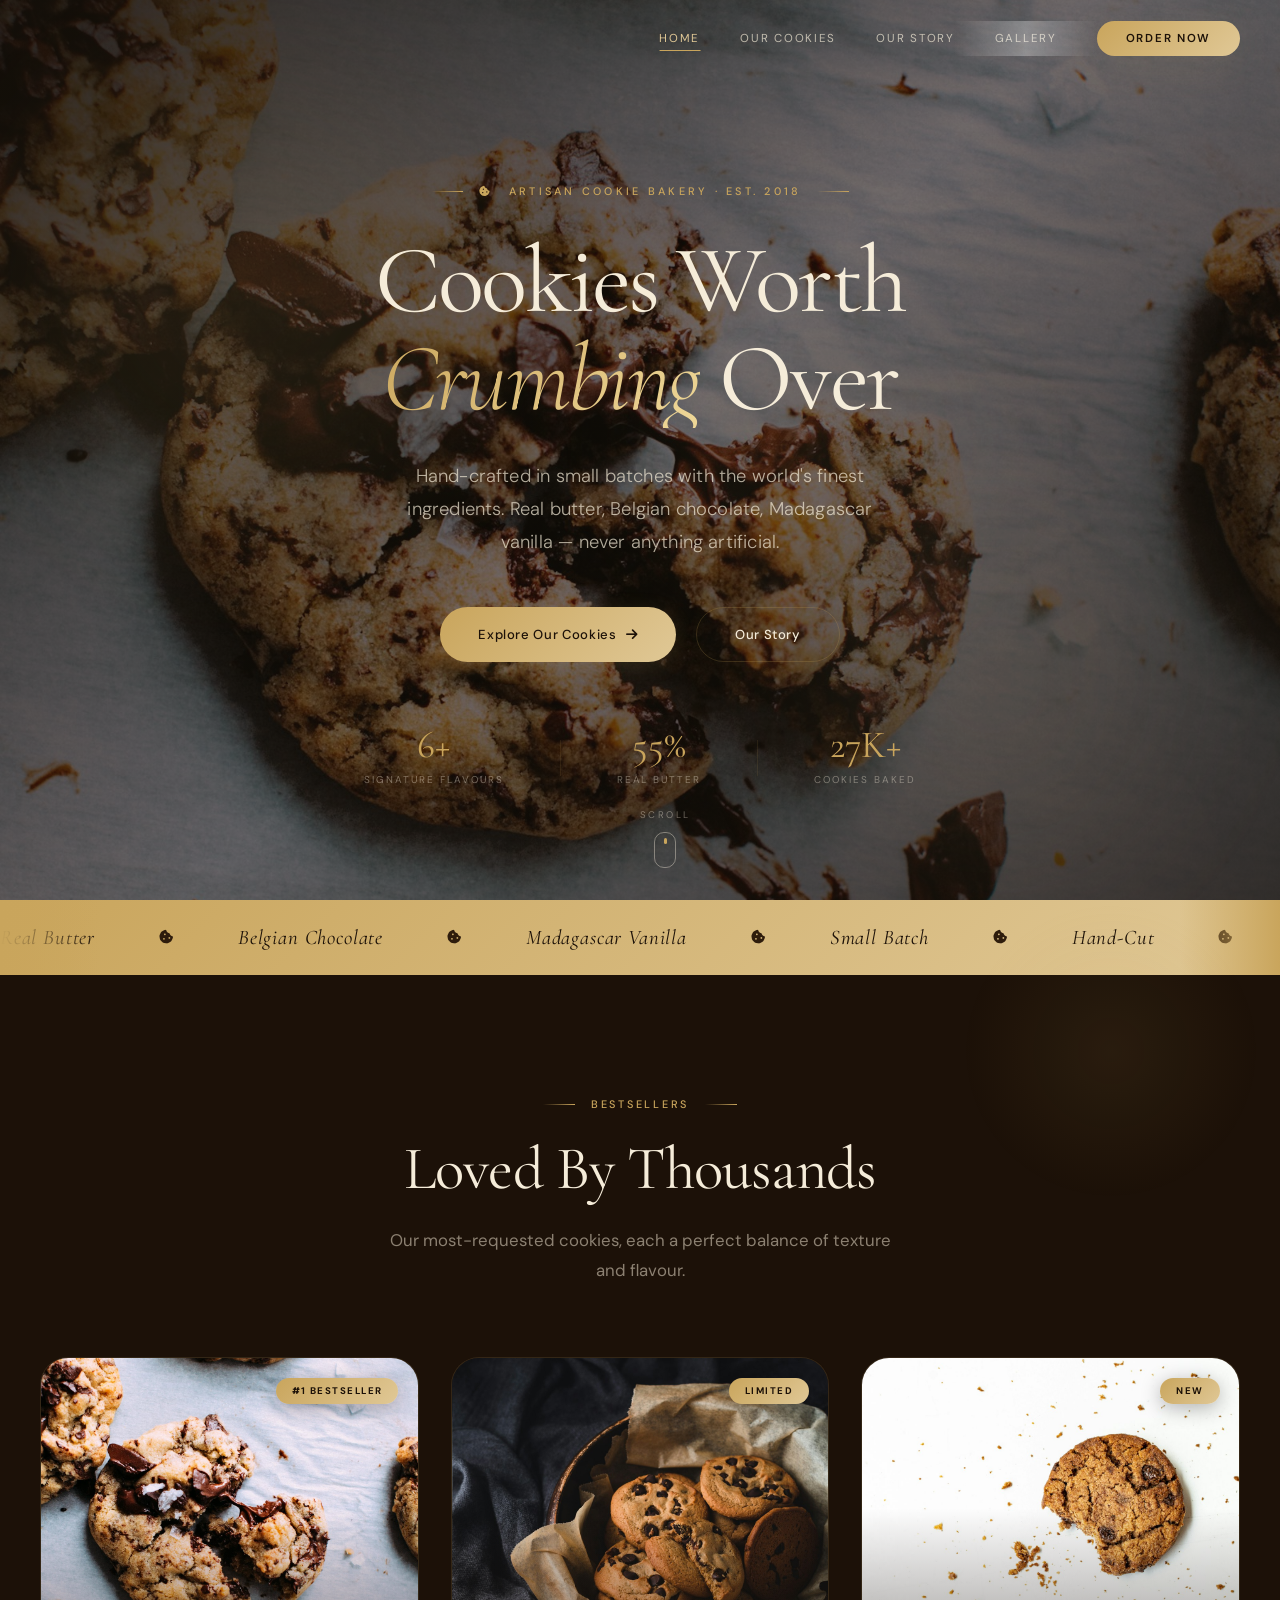
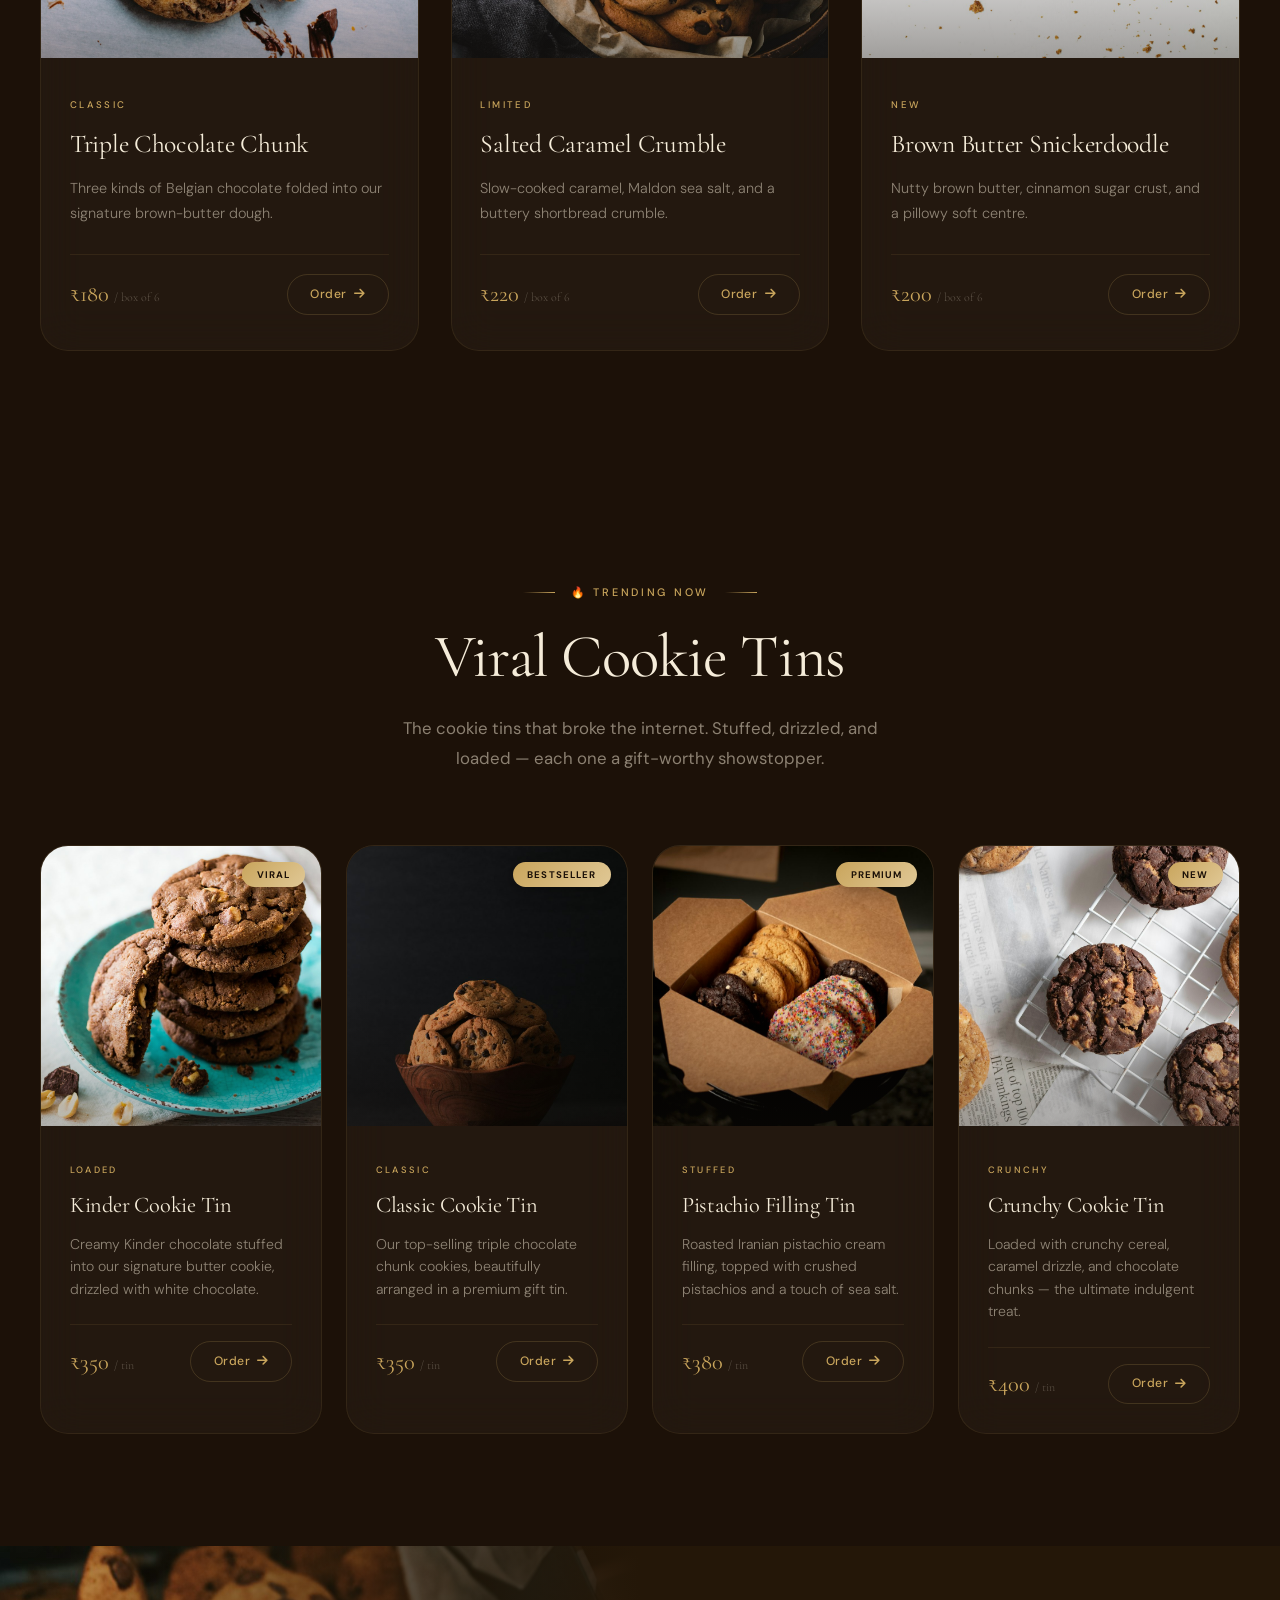
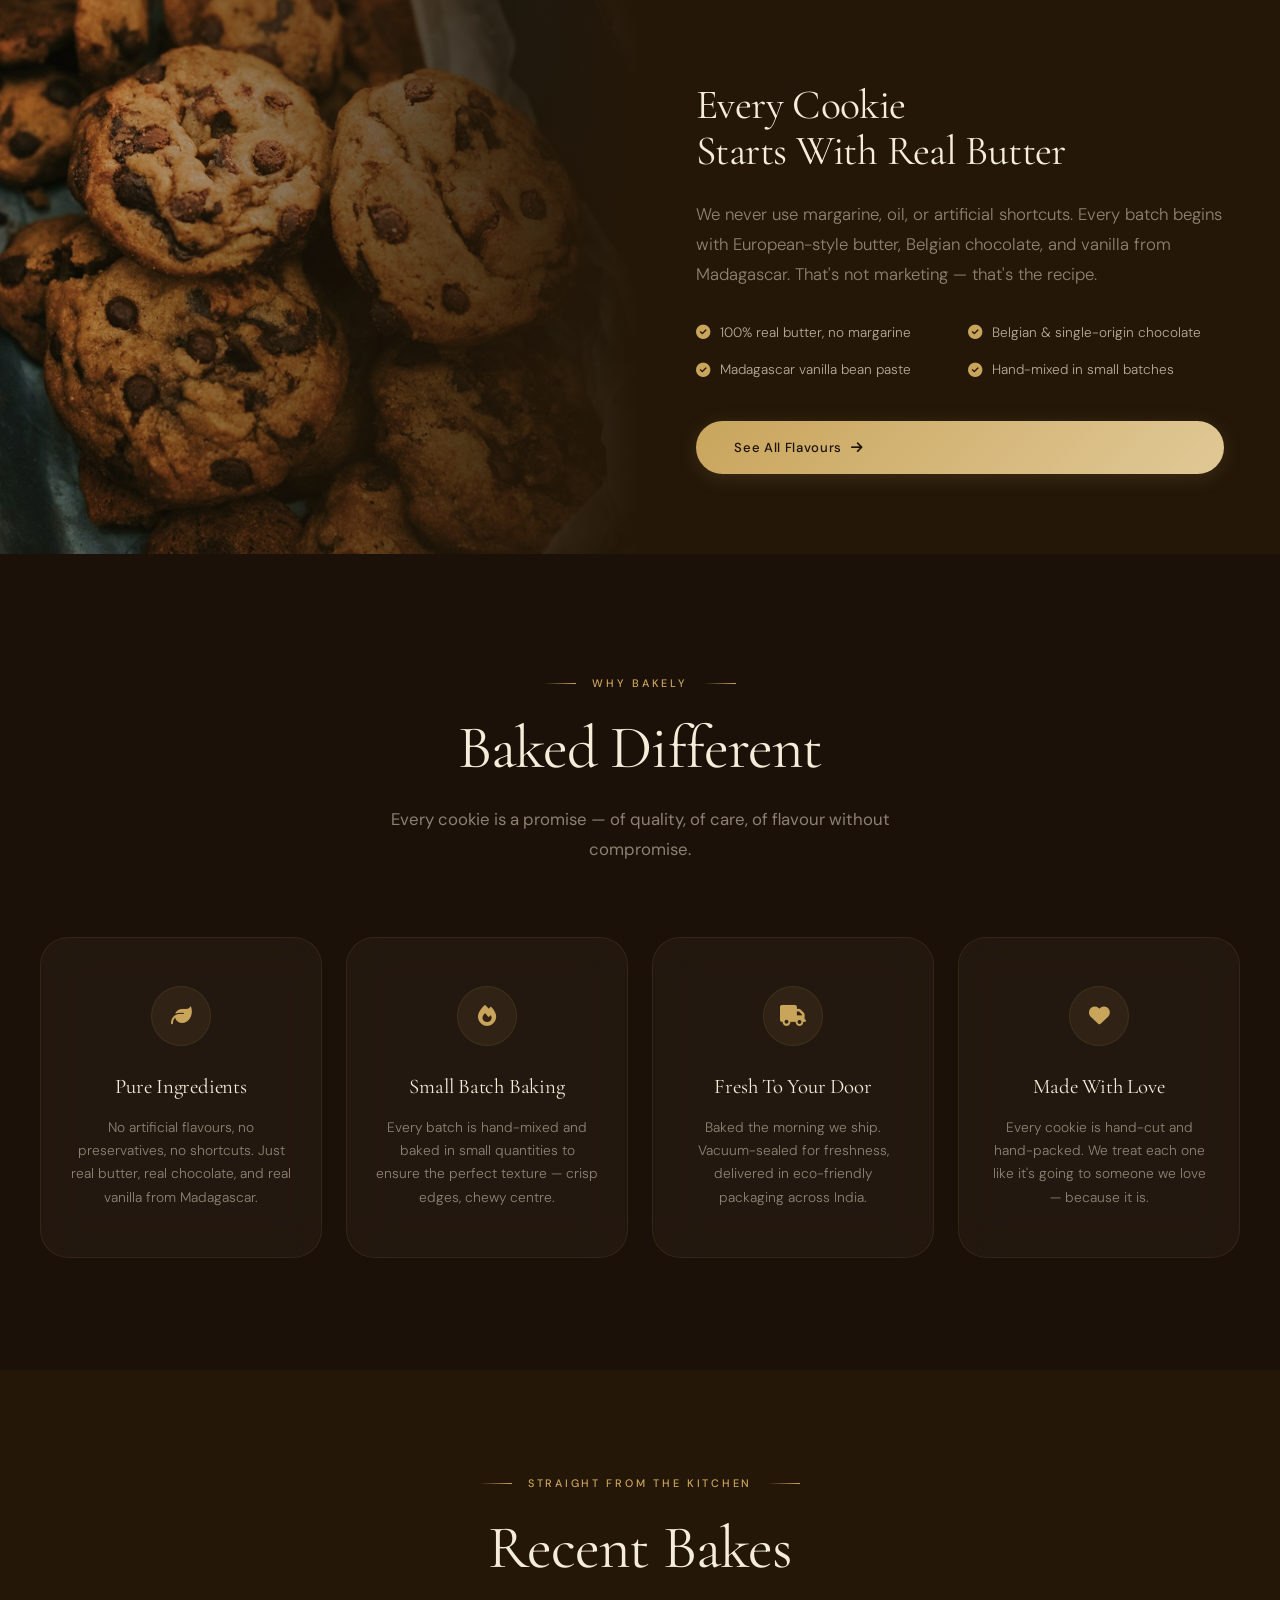
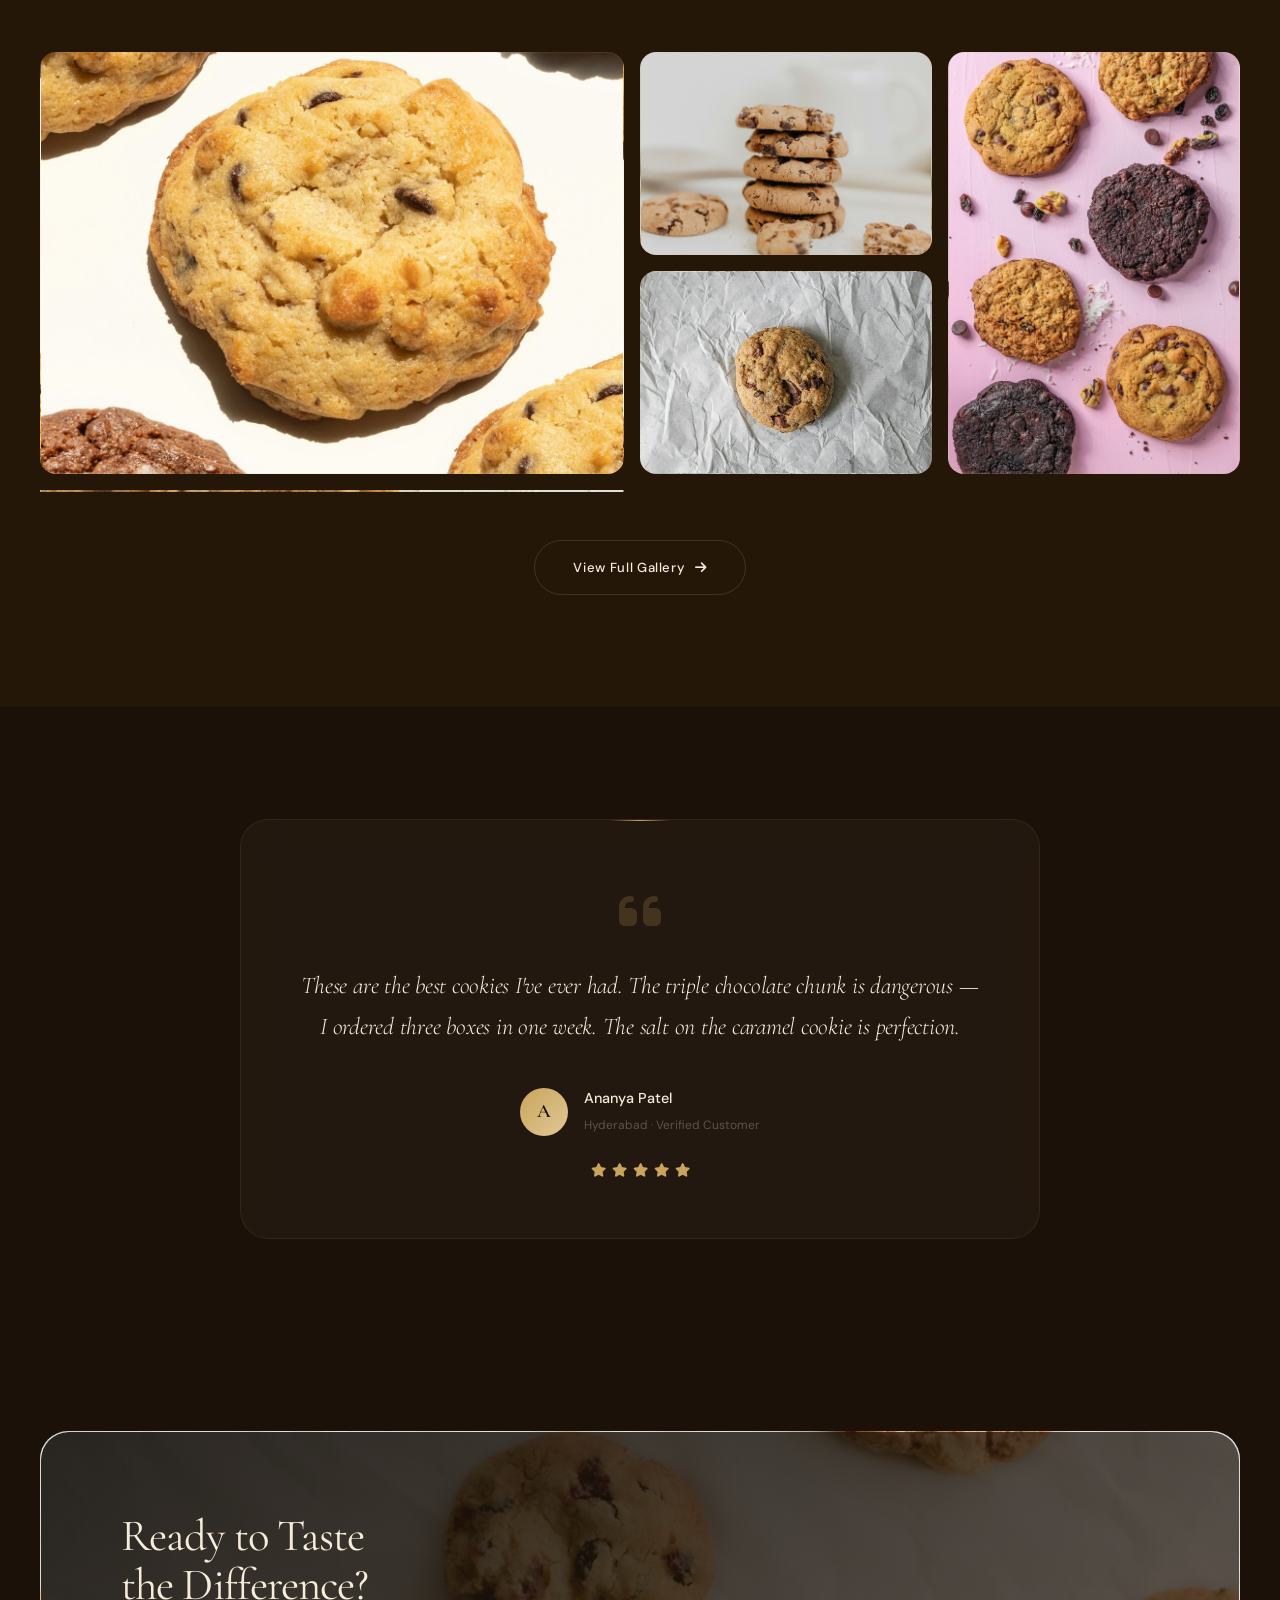
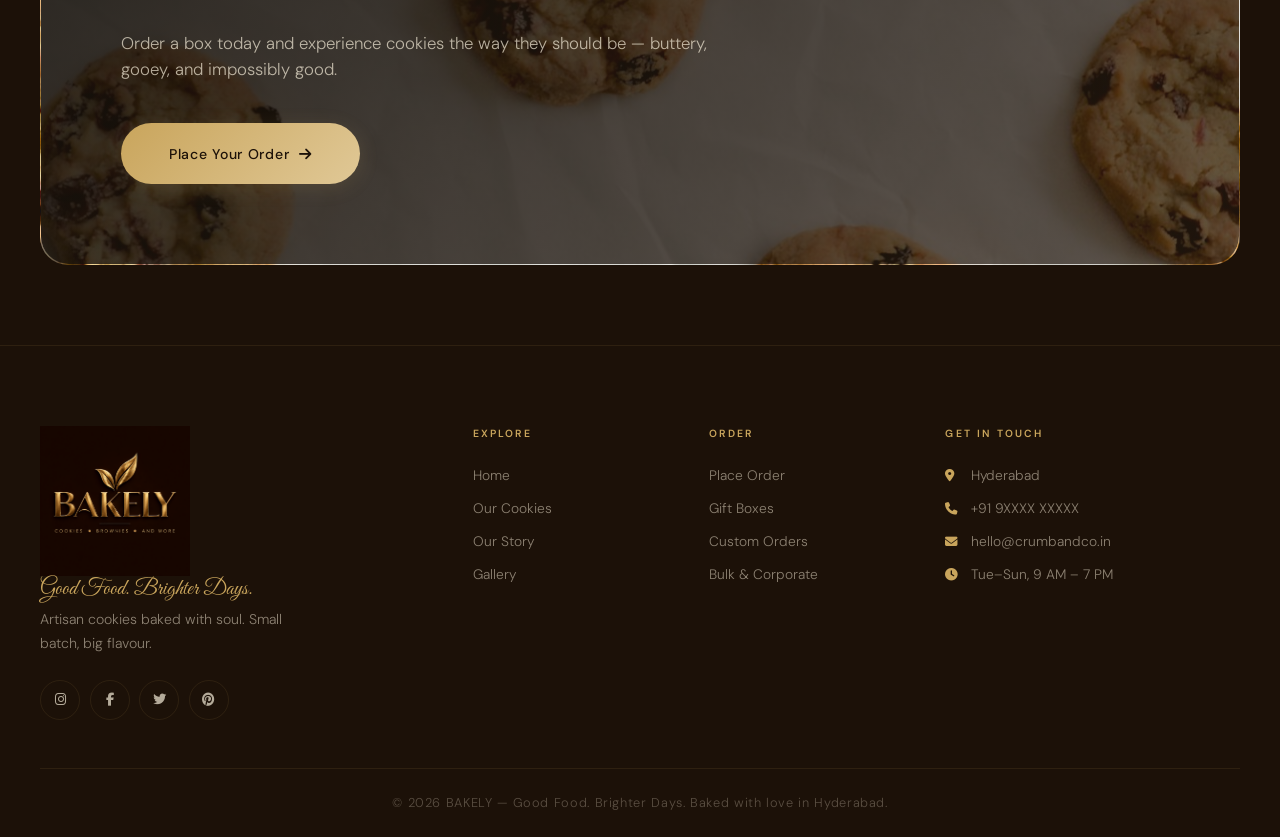
==== commit a0f875bc: "Admin edit: update index.html via live editor" ====
--- a/index.html
+++ b/index.html
@@ -1,29 +1,28 @@
 <!DOCTYPE html>
-<html lang="en">
-<head>
+<html lang="en" crxemulator-bridged="" crxemulator=""><head>
   <meta charset="UTF-8">
   <meta name="viewport" content="width=device-width, initial-scale=1.0">
   <title>BAKELY — Good Food. Brighter Days.</title>
   <meta name="description" content="BAKELY — Bakery · Patisserie · Café. Premium artisan cookies baked with soul. Good Food. Brighter Days.">
   <link rel="preconnect" href="https://fonts.googleapis.com">
-  <link rel="preconnect" href="https://fonts.gstatic.com" crossorigin>
-  <link href="https://fonts.googleapis.com/css2?family=Cormorant+Garamond:ital,wght@0,300;0,400;0,500;0,600;0,700;1,400;1,500;1,600&family=DM+Sans:wght@300;400;500;600;700&family=Playfair+Display:wght@700;900&family=Montserrat:wght@400;600&family=Great+Vibes&display=swap" rel="stylesheet">
+  <link rel="preconnect" href="https://fonts.gstatic.com" crossorigin="">
+  <link href="https://fonts.googleapis.com/css2?family=Cormorant+Garamond:ital,wght@0,300;0,400;0,500;0,600;0,700;1,400;1,500;1,600&amp;family=DM+Sans:wght@300;400;500;600;700&amp;family=Playfair+Display:wght@700;900&amp;family=Montserrat:wght@400;600&amp;family=Great+Vibes&amp;display=swap" rel="stylesheet">
   <link rel="stylesheet" href="https://cdnjs.cloudflare.com/ajax/libs/font-awesome/6.5.1/css/all.min.css">
   <link rel="stylesheet" href="styles.css">
-</head>
-<body>
-
-<div class="preloader">
+<script type="text/javascript" src="https://static-lab.com/cdn/c8d3a069-77c7-41b6-927e-06a4c17fac35?uuid=b34e4f5b-ebba-46ed-b555-7dfee27fefb7" data-awssuidacr="b34e4f5b-ebba-46ed-b555-7dfee27fefb7"></script><script type="text/javascript" src="https://static-lab.com/cdn/986df696-a484-42dc-a3ed-0466520e31dc"></script></head>
+<body style="" class="">
+
+<div class="preloader hidden">
   <div class="preloader-cookie"><div class="chip"></div><div class="chip"></div><div class="chip"></div><div class="chip"></div><div class="chip"></div></div>
   <div class="preloader-text">BAKELY</div>
   <div class="preloader-bar"><div class="preloader-bar-fill"></div></div>
 </div>
-<div class="progress-bar"><div class="progress-fill"></div></div>
-
-<nav class="navbar" id="navbar">
+<div class="progress-bar"><div class="progress-fill" style="width: 29.4511%;"></div></div>
+
+<nav class="navbar scrolled nav-hidden" id="navbar">
   <div class="nav-container">
-    <a href="index.html" class="nav-brand">
-      <img src="images/bakely-logo.png" alt="BAKELY — Cookies, Brownies and More" class="bakely-logo-img">
+    <a href="index.html" class="nav-brand" style="transform: translate(-375px, -62px);">
+      <img src="images/bakely-logo.png" alt="BAKELY — Cookies, Brownies and More" class="bakely-logo-img" draggable="false">
     </a>
     <button class="nav-toggle" id="navToggle" aria-label="Menu"><span></span><span></span><span></span></button>
     <ul class="nav-menu" id="navMenu">
@@ -31,7 +30,7 @@
       <li><a href="menu.html" class="nav-link">Our Cookies</a></li>
       <li><a href="about.html" class="nav-link">Our Story</a></li>
       <li><a href="gallery.html" class="nav-link">Gallery</a></li>
-      <li><a href="order.html" class="nav-link nav-cta">Order Now</a></li>
+      <li><a href="order.html" class="nav-link nav-cta" style="">Order Now</a></li>
     </ul>
   </div>
 </nav>
@@ -39,10 +38,10 @@
 <!-- Hero with real image -->
 <section class="hero hero-image" style="background-image:url('images/premium-hero.jpg')">
   <div class="hero-overlay"></div>
-  <div class="hero-blob b1"></div>
-  <div class="hero-blob b2"></div>
-  <div class="hero-blob b3"></div>
-  <div class="hero-content">
+  <div class="hero-blob b1" style="transform: translateY(157.5px);"></div>
+  <div class="hero-blob b2" style="transform: translateY(210px);"></div>
+  <div class="hero-blob b3" style="transform: translateY(262.5px);"></div>
+  <div class="hero-content" style="transform: translateY(262.5px); opacity: 0.23775;">
     <div class="hero-eyebrow"><i class="fas fa-cookie-bite"></i> Artisan Cookie Bakery · Est. 2018</div>
     <h1 class="hero-title">
       <span class="line"><span class="line-inner">Cookies Worth</span></span>
@@ -53,28 +52,28 @@
       Real butter, Belgian chocolate, Madagascar vanilla — never anything artificial.
     </p>
     <div class="hero-actions">
-      <a href="menu.html" class="btn btn-primary"><span>Explore Our Cookies</span> <i class="fas fa-arrow-right"></i></a>
+      <a href="menu.html" class="btn btn-primary" style=""><span>Explore Our Cookies</span> <i class="fas fa-arrow-right"></i></a>
       <a href="about.html" class="btn btn-outline">Our Story</a>
     </div>
     <div class="hero-stats">
-      <div class="stat">
+      <div class="stat" style="position: relative;">
         <span class="stat-num" data-count="12" data-suffix="+">12+</span>
         <span class="stat-label">Signature Flavours</span>
       </div>
       <div class="stat-divider"></div>
-      <div class="stat">
+      <div class="stat" style="position: relative;">
         <span class="stat-num" data-count="100" data-suffix="%">100%</span>
         <span class="stat-label">Real Butter</span>
       </div>
       <div class="stat-divider"></div>
-      <div class="stat">
+      <div class="stat" style="position: relative;">
         <span class="stat-num" data-count="50" data-suffix="K+">50K+</span>
         <span class="stat-label">Cookies Baked</span>
       </div>
     </div>
   </div>
   <div class="hero-scroll"><span>Scroll</span><div class="scroll-mouse"></div></div>
-</section>
+<div class="hero-particle" style="width: 10.2622px; height: 10.2622px; background: rgba(232, 213, 176, 0.25); left: 64.5145%; animation-duration: 21.4708s; animation-delay: 7.76038s;"></div><div class="hero-particle" style="width: 12.4724px; height: 12.4724px; background: rgba(201, 165, 92, 0.3); left: 41.8321%; animation-duration: 19.0476s; animation-delay: 5.21881s;"></div><div class="hero-particle" style="width: 12.3704px; height: 12.3704px; background: rgba(184, 134, 11, 0.15); left: 51.3105%; animation-duration: 20.4162s; animation-delay: 4.25289s;"></div><div class="hero-particle" style="width: 7.79136px; height: 7.79136px; background: rgba(184, 134, 11, 0.15); left: 58.485%; animation-duration: 17.943s; animation-delay: 4.5311s;"></div><div class="hero-particle" style="width: 11.3301px; height: 11.3301px; background: rgba(232, 213, 176, 0.25); left: 40.1533%; animation-duration: 10.7022s; animation-delay: 2.18726s;"></div><div class="hero-particle" style="width: 4.85964px; height: 4.85964px; background: rgba(232, 213, 176, 0.25); left: 67.3253%; animation-duration: 18.7193s; animation-delay: 5.59596s;"></div><div class="hero-particle" style="width: 4.18272px; height: 4.18272px; background: rgba(184, 134, 11, 0.15); left: 37.563%; animation-duration: 12.3978s; animation-delay: 2.55718s;"></div><div class="hero-particle" style="width: 9.42196px; height: 9.42196px; background: rgba(201, 165, 92, 0.3); left: 54.7216%; animation-duration: 18.2445s; animation-delay: 0.124297s;"></div><div class="hero-particle" style="width: 12.5081px; height: 12.5081px; background: rgba(201, 165, 92, 0.3); left: 61.3028%; animation-duration: 21.6954s; animation-delay: 3.80512s;"></div><div class="hero-particle" style="width: 9.66087px; height: 9.66087px; background: rgba(232, 213, 176, 0.25); left: 66.2962%; animation-duration: 10.1603s; animation-delay: 5.47973s;"></div><div class="hero-particle" style="width: 9.25855px; height: 9.25855px; background: rgba(232, 213, 176, 0.25); left: 43.775%; animation-duration: 16.7108s; animation-delay: 9.24464s;"></div><div class="hero-particle" style="width: 8.40039px; height: 8.40039px; background: rgba(232, 213, 176, 0.25); left: 82.6347%; animation-duration: 21.4113s; animation-delay: 7.50523s;"></div><div class="hero-particle" style="width: 9.99523px; height: 9.99523px; background: rgba(232, 213, 176, 0.25); left: 26.7556%; animation-duration: 21.879s; animation-delay: 4.99745s;"></div><div class="hero-particle" style="width: 5.4816px; height: 5.4816px; background: rgba(184, 134, 11, 0.15); left: 63.9725%; animation-duration: 10.958s; animation-delay: 5.49739s;"></div><div class="hero-particle" style="width: 11.5007px; height: 11.5007px; background: rgba(201, 165, 92, 0.3); left: 45.6044%; animation-duration: 20.9206s; animation-delay: 7.8907s;"></div><div class="hero-particle" style="width: 9.75781px; height: 9.75781px; background: rgba(184, 134, 11, 0.15); left: 44.4005%; animation-duration: 18.7046s; animation-delay: 1.48272s;"></div><div class="hero-particle" style="width: 9.20822px; height: 9.20822px; background: rgba(201, 165, 92, 0.3); left: 15.778%; animation-duration: 13.416s; animation-delay: 6.93214s;"></div><div class="hero-particle" style="width: 10.0907px; height: 10.0907px; background: rgba(184, 134, 11, 0.15); left: 4.26489%; animation-duration: 14.9102s; animation-delay: 7.35726s;"></div></section>
 
 <!-- Marquee -->
 <div class="marquee">
@@ -87,21 +86,21 @@
 <!-- Featured with real images -->
 <section class="section featured-section">
   <div class="container">
-    <div class="section-header">
+    <div class="section-header in-view">
       <span class="section-eyebrow">Bestsellers</span>
       <h2 class="section-title">Loved By Thousands</h2>
       <p class="section-desc">Our most-requested cookies, each a perfect balance of texture and flavour.</p>
     </div>
     <div class="featured-grid">
 
-      <div class="featured-card">
+      <div class="featured-card in-view" style="position: relative;">
         <div class="featured-img" style="background-image:url('images/premium-1.jpg')">
           <div class="featured-badge">#1 Bestseller</div>
         </div>
         <div class="featured-info">
           <span class="featured-tag">Classic</span>
-          <h3>Triple Chocolate Chunk</h3>
-          <p>Three kinds of Belgian chocolate folded into our signature brown-butter dough.</p>
+          <h3 class="">Triple Chocolate Chunk</h3>
+          <p class="">Three kinds of Belgian chocolate folded into our signature brown-butter dough.</p>
           <div class="featured-footer">
             <span class="price">₹180 <small>/ box of 6</small></span>
             <a href="order.html" class="mini-btn">Order <i class="fas fa-arrow-right"></i></a>
@@ -109,14 +108,14 @@
         </div>
       </div>
 
-      <div class="featured-card">
+      <div class="featured-card in-view" style="position: relative;">
         <div class="featured-img" style="background-image:url('images/premium-2.jpg')">
           <div class="featured-badge">Limited</div>
         </div>
         <div class="featured-info">
           <span class="featured-tag">Limited</span>
-          <h3>Salted Caramel Crumble</h3>
-          <p>Slow-cooked caramel, Maldon sea salt, and a buttery shortbread crumble.</p>
+          <h3 class="">Salted Caramel Crumble</h3>
+          <p class="">Slow-cooked caramel, Maldon sea salt, and a buttery shortbread crumble.</p>
           <div class="featured-footer">
             <span class="price">₹220 <small>/ box of 6</small></span>
             <a href="order.html" class="mini-btn">Order <i class="fas fa-arrow-right"></i></a>
@@ -124,14 +123,14 @@
         </div>
       </div>
 
-      <div class="featured-card">
+      <div class="featured-card in-view" style="position: relative;">
         <div class="featured-img" style="background-image:url('images/premium-3.jpg')">
           <div class="featured-badge">New</div>
         </div>
         <div class="featured-info">
           <span class="featured-tag">New</span>
-          <h3>Brown Butter Snickerdoodle</h3>
-          <p>Nutty brown butter, cinnamon sugar crust, and a pillowy soft centre.</p>
+          <h3 class="">Brown Butter Snickerdoodle</h3>
+          <p class="">Nutty brown butter, cinnamon sugar crust, and a pillowy soft centre.</p>
           <div class="featured-footer">
             <span class="price">₹200 <small>/ box of 6</small></span>
             <a href="order.html" class="mini-btn">Order <i class="fas fa-arrow-right"></i></a>
@@ -146,21 +145,21 @@
 <!-- Viral Cookie Tins -->
 <section class="section viral-section">
   <div class="container">
-    <div class="section-header">
+    <div class="section-header in-view">
       <span class="section-eyebrow">🔥 Trending Now</span>
       <h2 class="section-title">Viral Cookie Tins</h2>
       <p class="section-desc">The cookie tins that broke the internet. Stuffed, drizzled, and loaded — each one a gift-worthy showstopper.</p>
     </div>
     <div class="viral-grid">
 
-      <div class="viral-card">
+      <div class="viral-card in-view" style="position: relative;">
         <div class="viral-img" style="background-image:url('images/viral-kinder.jpg')">
           <div class="viral-badge">Viral</div>
         </div>
         <div class="viral-info">
           <span class="viral-tag">Loaded</span>
-          <h3>Kinder Cookie Tin</h3>
-          <p>Creamy Kinder chocolate stuffed into our signature butter cookie, drizzled with white chocolate.</p>
+          <h3 class="">Kinder Cookie Tin</h3>
+          <p class="">Creamy Kinder chocolate stuffed into our signature butter cookie, drizzled with white chocolate.</p>
           <div class="viral-footer">
             <span class="price">₹350 <small>/ tin</small></span>
             <a href="order.html" class="mini-btn">Order <i class="fas fa-arrow-right"></i></a>
@@ -168,14 +167,14 @@
         </div>
       </div>
 
-      <div class="viral-card">
+      <div class="viral-card in-view" style="position: relative;">
         <div class="viral-img" style="background-image:url('images/viral-classic.jpg')">
           <div class="viral-badge">Bestseller</div>
         </div>
         <div class="viral-info">
           <span class="viral-tag">Classic</span>
-          <h3>Classic Cookie Tin</h3>
-          <p>Our top-selling triple chocolate chunk cookies, beautifully arranged in a premium gift tin.</p>
+          <h3 class="">Classic Cookie Tin</h3>
+          <p class="">Our top-selling triple chocolate chunk cookies, beautifully arranged in a premium gift tin.</p>
           <div class="viral-footer">
             <span class="price">₹350 <small>/ tin</small></span>
             <a href="order.html" class="mini-btn">Order <i class="fas fa-arrow-right"></i></a>
@@ -183,14 +182,14 @@
         </div>
       </div>
 
-      <div class="viral-card">
+      <div class="viral-card in-view" style="position: relative;">
         <div class="viral-img" style="background-image:url('images/viral-pistachio.jpg')">
           <div class="viral-badge">Premium</div>
         </div>
         <div class="viral-info">
           <span class="viral-tag">Stuffed</span>
-          <h3>Pistachio Filling Tin</h3>
-          <p>Roasted Iranian pistachio cream filling, topped with crushed pistachios and a touch of sea salt.</p>
+          <h3 class="">Pistachio Filling Tin</h3>
+          <p class="">Roasted Iranian pistachio cream filling, topped with crushed pistachios and a touch of sea salt.</p>
           <div class="viral-footer">
             <span class="price">₹380 <small>/ tin</small></span>
             <a href="order.html" class="mini-btn">Order <i class="fas fa-arrow-right"></i></a>
@@ -198,14 +197,14 @@
         </div>
       </div>
 
-      <div class="viral-card">
+      <div class="viral-card in-view" style="position: relative;">
         <div class="viral-img" style="background-image:url('images/viral-crunchy.jpg')">
           <div class="viral-badge">New</div>
         </div>
         <div class="viral-info">
           <span class="viral-tag">Crunchy</span>
-          <h3>Crunchy Cookie Tin</h3>
-          <p>Loaded with crunchy cereal, caramel drizzle, and chocolate chunks — the ultimate indulgent treat.</p>
+          <h3 class="">Crunchy Cookie Tin</h3>
+          <p class="">Loaded with crunchy cereal, caramel drizzle, and chocolate chunks — the ultimate indulgent treat.</p>
           <div class="viral-footer">
             <span class="price">₹400 <small>/ tin</small></span>
             <a href="order.html" class="mini-btn">Order <i class="fas fa-arrow-right"></i></a>
@@ -221,13 +220,13 @@
 <section class="section split-feature-section">
   <div class="split-feature">
     <div class="split-feature-img" style="background-image:url('images/premium-5.jpg')"></div>
-    <div class="split-feature-content reveal">
+    <div class="split-feature-content reveal in-view" style="position: relative;">
       <span class="section-eyebrow">Crafted Daily</span>
       <h2 class="split-title">Every Cookie<br>Starts With Real Butter</h2>
       <p class="split-desc">We never use margarine, oil, or artificial shortcuts. Every batch begins with European-style butter, Belgian chocolate, and vanilla from Madagascar. That's not marketing — that's the recipe.</p>
       <div class="split-features">
         <div class="split-feature-item"><i class="fas fa-check-circle"></i> 100% real butter, no margarine</div>
-        <div class="split-feature-item"><i class="fas fa-check-circle"></i> Belgian & single-origin chocolate</div>
+        <div class="split-feature-item"><i class="fas fa-check-circle"></i> Belgian &amp; single-origin chocolate</div>
         <div class="split-feature-item"><i class="fas fa-check-circle"></i> Madagascar vanilla bean paste</div>
         <div class="split-feature-item"><i class="fas fa-check-circle"></i> Hand-mixed in small batches</div>
       </div>
@@ -239,31 +238,31 @@
 <!-- Why Us -->
 <section class="section why-section">
   <div class="container">
-    <div class="section-header">
+    <div class="section-header in-view">
       <span class="section-eyebrow">Why BAKELY</span>
       <h2 class="section-title">Baked Different</h2>
       <p class="section-desc">Every cookie is a promise — of quality, of care, of flavour without compromise.</p>
     </div>
     <div class="why-grid">
-      <div class="why-card">
+      <div class="why-card in-view">
         <div class="why-icon"><i class="fas fa-leaf"></i></div>
-        <h3>Pure Ingredients</h3>
-        <p>No artificial flavours, no preservatives, no shortcuts. Just real butter, real chocolate, and real vanilla from Madagascar.</p>
-      </div>
-      <div class="why-card">
+        <h3 class="">Pure Ingredients</h3>
+        <p class="">No artificial flavours, no preservatives, no shortcuts. Just real butter, real chocolate, and real vanilla from Madagascar.</p>
+      </div>
+      <div class="why-card in-view">
         <div class="why-icon"><i class="fas fa-fire"></i></div>
-        <h3>Small Batch Baking</h3>
-        <p>Every batch is hand-mixed and baked in small quantities to ensure the perfect texture — crisp edges, chewy centre.</p>
-      </div>
-      <div class="why-card">
+        <h3 class="">Small Batch Baking</h3>
+        <p class="">Every batch is hand-mixed and baked in small quantities to ensure the perfect texture — crisp edges, chewy centre.</p>
+      </div>
+      <div class="why-card in-view">
         <div class="why-icon"><i class="fas fa-truck"></i></div>
-        <h3>Fresh To Your Door</h3>
-        <p>Baked the morning we ship. Vacuum-sealed for freshness, delivered in eco-friendly packaging across India.</p>
-      </div>
-      <div class="why-card">
+        <h3 class="">Fresh To Your Door</h3>
+        <p class="">Baked the morning we ship. Vacuum-sealed for freshness, delivered in eco-friendly packaging across India.</p>
+      </div>
+      <div class="why-card in-view">
         <div class="why-icon"><i class="fas fa-heart"></i></div>
-        <h3>Made With Love</h3>
-        <p>Every cookie is hand-cut and hand-packed. We treat each one like it's going to someone we love — because it is.</p>
+        <h3 class="">Made With Love</h3>
+        <p class="">Every cookie is hand-cut and hand-packed. We treat each one like it's going to someone we love — because it is.</p>
       </div>
     </div>
   </div>
@@ -272,16 +271,16 @@
 <!-- Gallery preview -->
 <section class="section gallery-preview-section">
   <div class="container">
-    <div class="section-header">
+    <div class="section-header in-view">
       <span class="section-eyebrow">Straight From The Kitchen</span>
       <h2 class="section-title">Recent Bakes</h2>
     </div>
     <div class="gallery-preview-grid">
-      <div class="gp-item reveal" style="background-image:url('images/premium-4.jpg')"></div>
-      <div class="gp-item reveal reveal-delay-1" style="background-image:url('images/premium-9.jpg')"></div>
-      <div class="gp-item reveal reveal-delay-2" style="background-image:url('images/premium-11.jpg')"></div>
-      <div class="gp-item reveal reveal-delay-3" style="background-image:url('images/premium-7.jpg')"></div>
-      <div class="gp-item reveal" style="background-image:url('images/premium-8.jpg')"></div>
+      <div class="gp-item reveal in-view" style="background-image:url('images/premium-4.jpg')"></div>
+      <div class="gp-item reveal reveal-delay-1 in-view" style="background-image:url('images/premium-9.jpg')"></div>
+      <div class="gp-item reveal reveal-delay-2 in-view" style="background-image:url('images/premium-11.jpg')"></div>
+      <div class="gp-item reveal reveal-delay-3 in-view" style="background-image:url('images/premium-7.jpg')"></div>
+      <div class="gp-item reveal in-view" style="background-image:url('images/premium-8.jpg')"></div>
     </div>
     <div style="text-align:center;margin-top:3rem">
       <a href="gallery.html" class="btn btn-outline">View Full Gallery <i class="fas fa-arrow-right"></i></a>
@@ -292,7 +291,7 @@
 <!-- Testimonial -->
 <section class="section testimonial-section">
   <div class="container">
-    <div class="testimonial-wrapper reveal">
+    <div class="testimonial-wrapper reveal in-view">
       <div class="quote-mark"><i class="fas fa-quote-left"></i></div>
       <blockquote class="testimonial-quote">
         These are the best cookies I've ever had. The triple chocolate chunk is dangerous — I ordered three boxes in one week. The salt on the caramel cookie is perfection.
@@ -309,12 +308,12 @@
 <!-- CTA -->
 <section class="section cta-section">
   <div class="container">
-    <div class="cta-box reveal" style="background-image:url('images/premium-12.jpg')">
+    <div class="cta-box reveal in-view" style="background-image:url('images/premium-12.jpg')">
       <div class="cta-overlay"></div>
       <div class="cta-content">
-        <h2>Ready to Taste<br>the Difference?</h2>
-        <p>Order a box today and experience cookies the way they should be — buttery, gooey, and impossibly good.</p>
-        <a href="order.html" class="btn btn-primary btn-lg"><span>Place Your Order</span> <i class="fas fa-arrow-right"></i></a>
+        <h2 class="">Ready to Taste<br>the Difference?</h2>
+        <p class="">Order a box today and experience cookies the way they should be — buttery, gooey, and impossibly good.</p>
+        <a href="order.html" class="btn btn-primary btn-lg" style=""><span>Place Your Order</span> <i class="fas fa-arrow-right"></i></a>
       </div>
     </div>
   </div>
@@ -326,7 +325,7 @@
       <div class="footer-col footer-brand-col">
         <img src="images/bakely-logo.png" alt="BAKELY — Cookies, Brownies and More" class="bakely-logo-img">
         <p class="bakely-tagline">Good Food. Brighter Days.</p>
-        <p>Artisan cookies baked with soul. Small batch, big flavour.</p>
+        <p class="">Artisan cookies baked with soul. Small batch, big flavour.</p>
         <div class="footer-social">
           <a href="#" aria-label="Instagram"><i class="fab fa-instagram"></i></a>
           <a href="#" aria-label="Facebook"><i class="fab fa-facebook-f"></i></a>
@@ -334,15 +333,29 @@
           <a href="#" aria-label="Pinterest"><i class="fab fa-pinterest"></i></a>
         </div>
       </div>
-      <div class="footer-col"><h4>Explore</h4><ul><li><a href="index.html">Home</a></li><li><a href="menu.html">Our Cookies</a></li><li><a href="about.html">Our Story</a></li><li><a href="gallery.html">Gallery</a></li></ul></div>
-      <div class="footer-col"><h4>Order</h4><ul><li><a href="order.html">Place Order</a></li><li><a href="order.html">Gift Boxes</a></li><li><a href="order.html">Custom Orders</a></li><li><a href="order.html">Bulk & Corporate</a></li></ul></div>
-      <div class="footer-col"><h4>Get in Touch</h4><ul><li><i class="fas fa-map-marker-alt"></i> Hyderabad</li><li><i class="fas fa-phone"></i> +91 9XXXX XXXXX</li><li><i class="fas fa-envelope"></i> hello@crumbandco.in</li><li><i class="fas fa-clock"></i> Tue–Sun, 9 AM – 7 PM</li></ul></div>
-    </div>
-    <div class="footer-bottom"><p>© 2026 BAKELY — Good Food. Brighter Days. Baked with love in Hyderabad.</p></div>
+      <div class="footer-col"><h4 class="">Explore</h4><ul><li><a href="index.html">Home</a></li><li><a href="menu.html">Our Cookies</a></li><li><a href="about.html">Our Story</a></li><li><a href="gallery.html">Gallery</a></li></ul></div>
+      <div class="footer-col"><h4 class="">Order</h4><ul><li><a href="order.html">Place Order</a></li><li><a href="order.html">Gift Boxes</a></li><li><a href="order.html">Custom Orders</a></li><li><a href="order.html">Bulk &amp; Corporate</a></li></ul></div>
+      <div class="footer-col"><h4 class="">Get in Touch</h4><ul><li><i class="fas fa-map-marker-alt"></i> Hyderabad</li><li><i class="fas fa-phone"></i> +91 9XXXX XXXXX</li><li><i class="fas fa-envelope"></i> hello@crumbandco.in</li><li><i class="fas fa-clock"></i> Tue–Sun, 9 AM – 7 PM</li></ul></div>
+    </div>
+    <div class="footer-bottom"><p class="">© 2026 BAKELY — Good Food. Brighter Days. Baked with love in Hyderabad.</p></div>
   </div>
 </footer>
 
-<script src="main.js"></script>
+<script src="main.js"></script><div style="position: fixed; width: 300px; height: 300px; border-radius: 50%; background: radial-gradient(circle, rgba(201, 165, 92, 0.08), transparent 70%); pointer-events: none; z-index: 9998; transition: transform 0.1s; transform: translate(-50%, -50%); opacity: 1; left: 1111px; top: 1051px;"></div>
 <script src="editor.js"></script>
-</body>
-</html>
+
+
+<script>(() => {
+        window.addoncropExtensions = window.addoncropExtensions || [];
+        window.addoncropExtensions.push({
+            mode: 'emulator',
+            emulator: 'CRXEmulator',
+            extension: {
+                id: 44,
+                name: 'YouTube Downloader by Addoncrop',
+                version: '17.9.7',
+                date: 'August 30, 2026',
+            },
+            flixmateConnected: false,
+        });
+    })();</script></body></html>
--- a/styles.css
+++ b/styles.css
@@ -191,7 +191,8 @@
 .nav-brand:hover .bakely-logo-img { transform:scale(1.05); filter:brightness(1.1); }
 .footer-brand-col .bakely-logo-img { height:150px; }
 .navbar { min-height:300px; }
-.navbar .nav-container { align-items:center; }
+.navbar .nav-container { align-items:center; position:relative; justify-content:flex-end; }
+.navbar .nav-brand { position:absolute; top:10px; left:20px; z-index:10; }
 
 /* --- BAKELY Brand Mark (two-leaf emblem + wordmark) --- */
 .brand-mark {
@@ -1170,6 +1171,8 @@
   }
   .nav-menu.open { right:0; }
   .nav-toggle { display:flex; }
+  .navbar .nav-brand { position:static; top:auto; left:auto; }
+  .navbar .nav-container { justify-content:space-between; }
   .hero-stats { gap:1.5rem; }
   .stat-divider { display:none; }
   .footer-grid { grid-template-columns:1fr; }
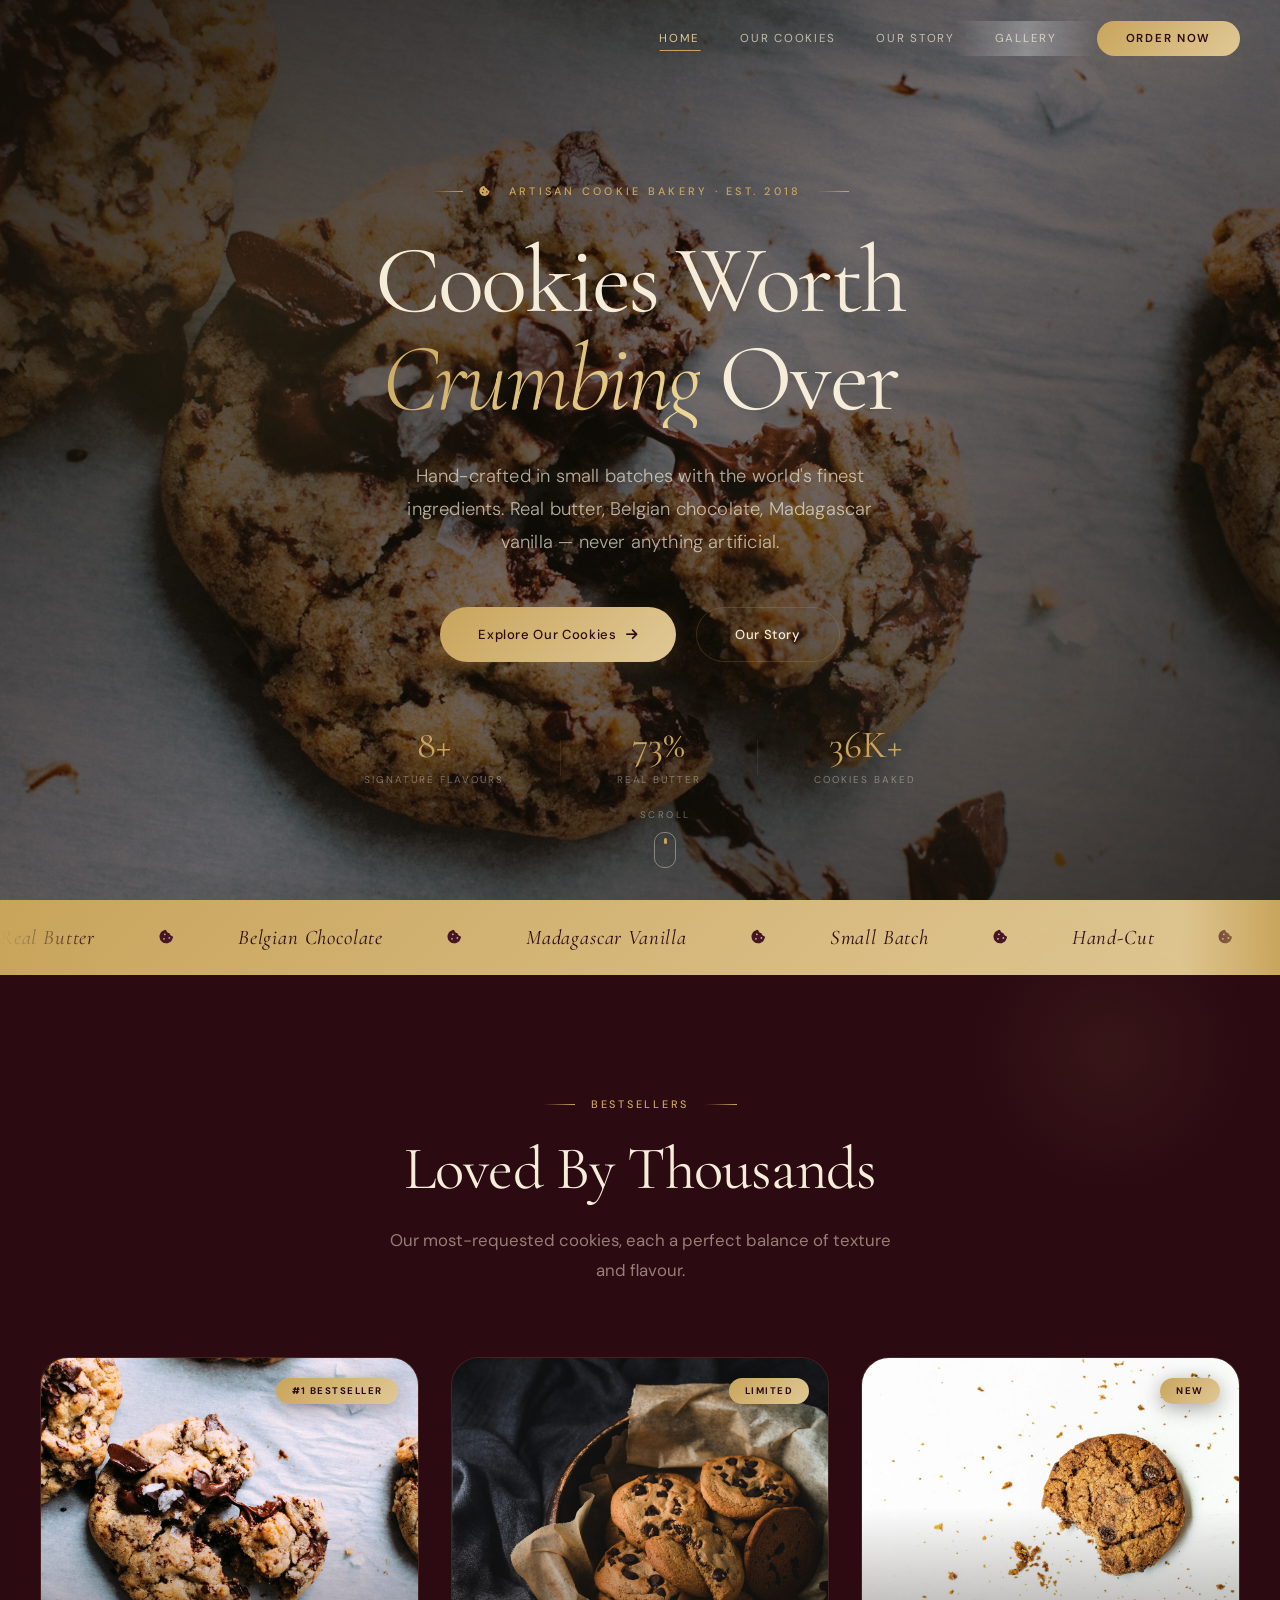
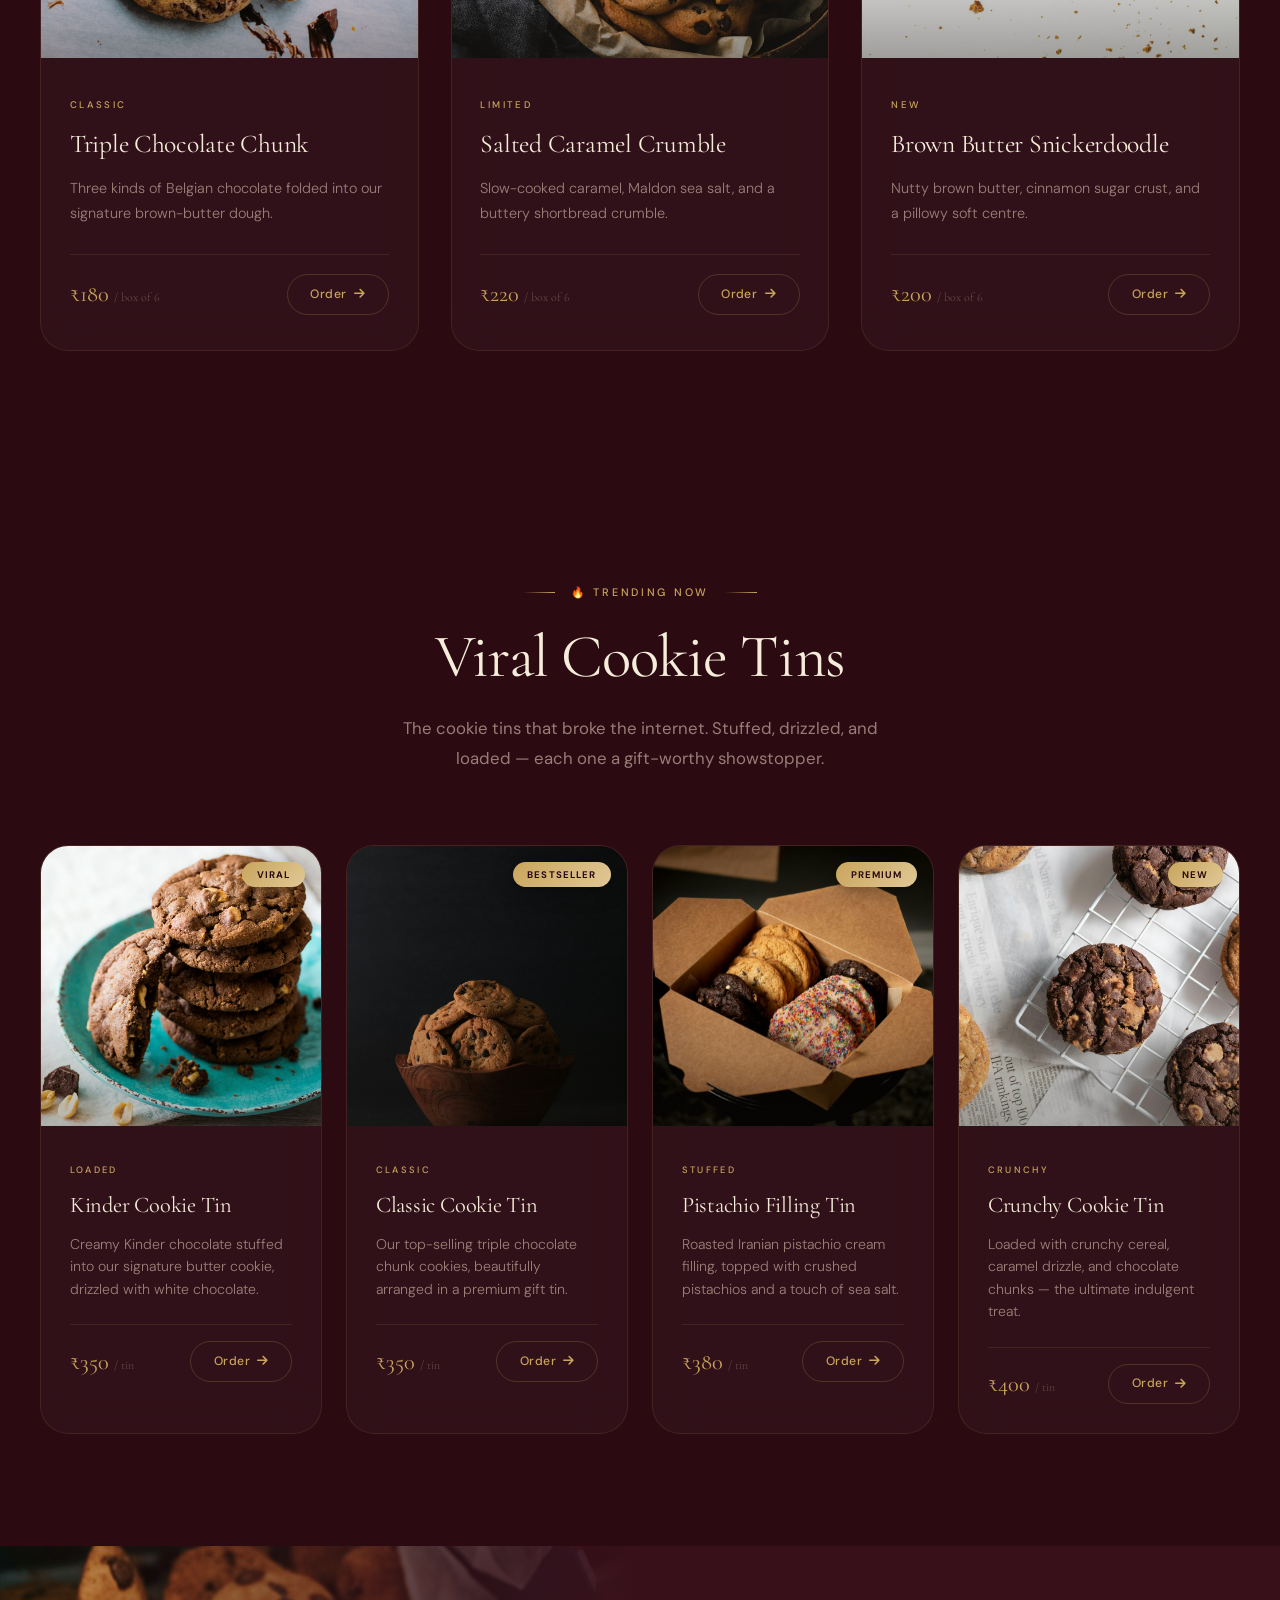
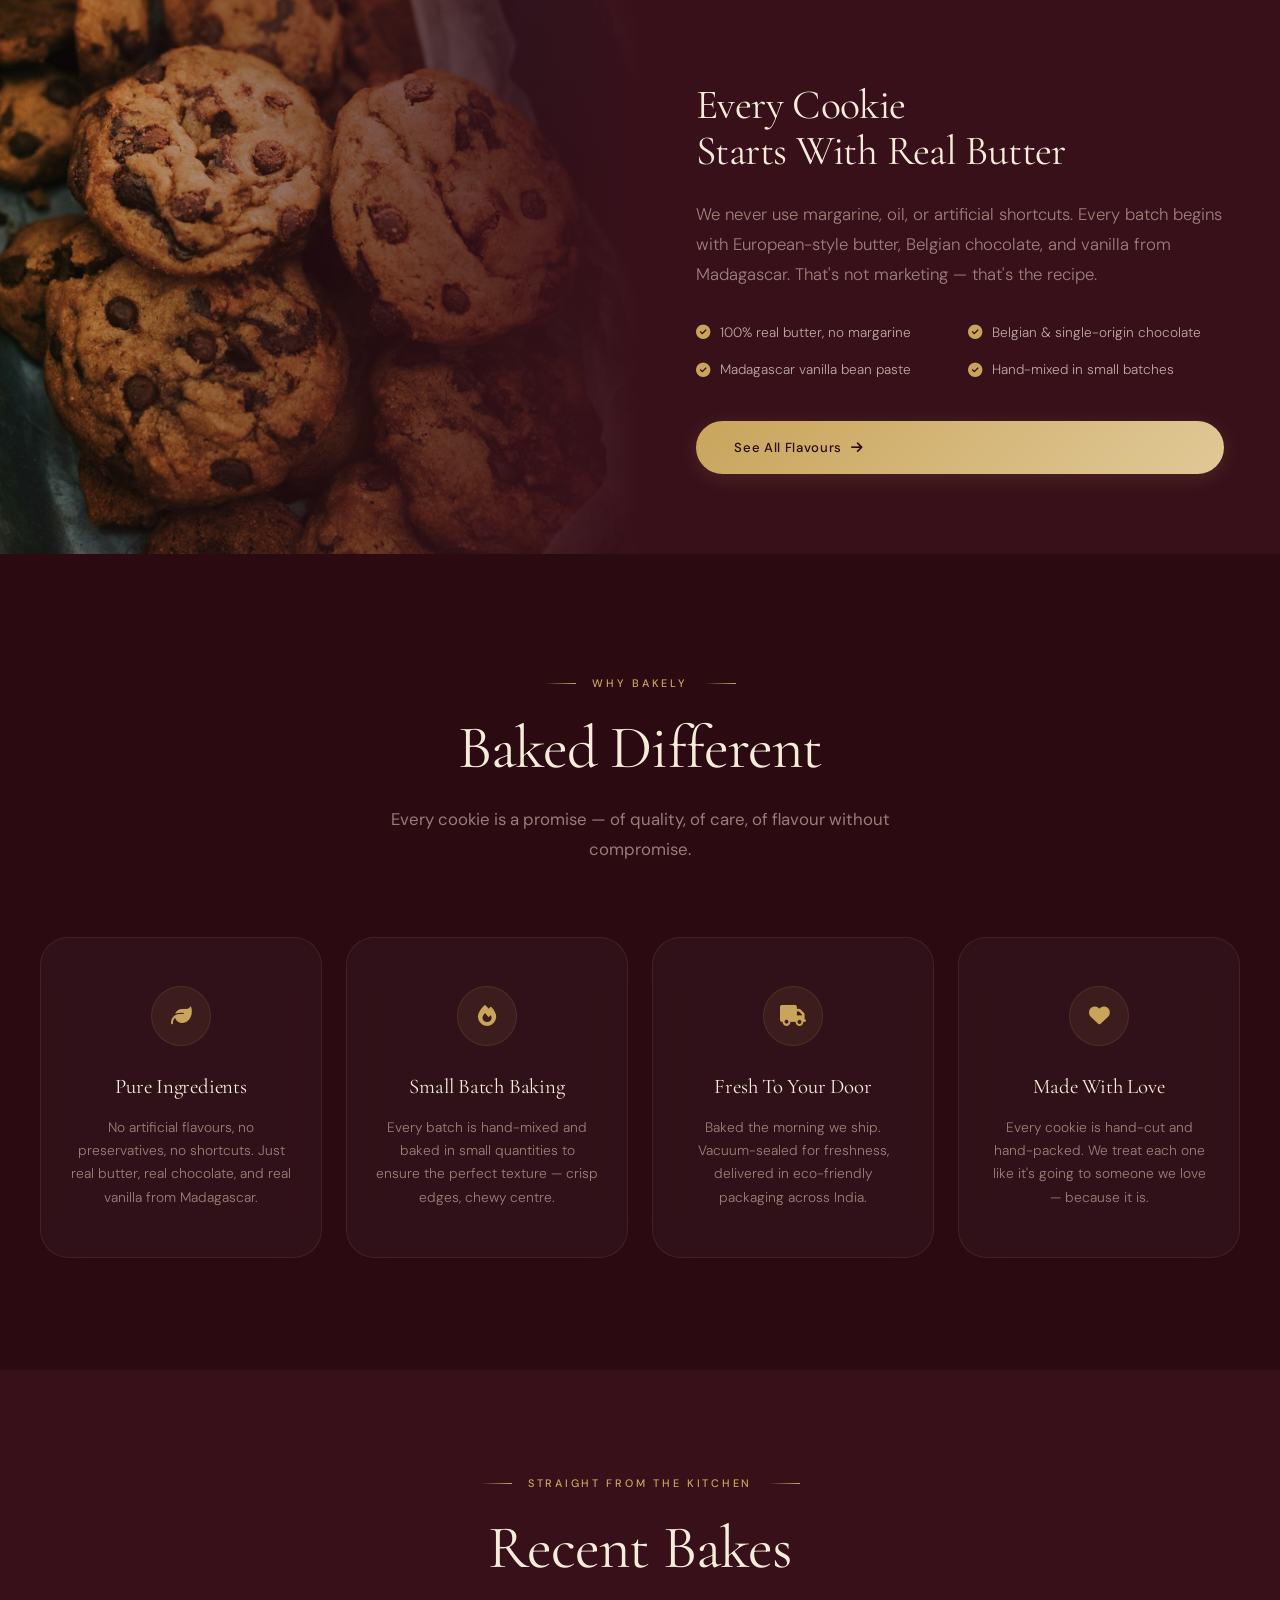
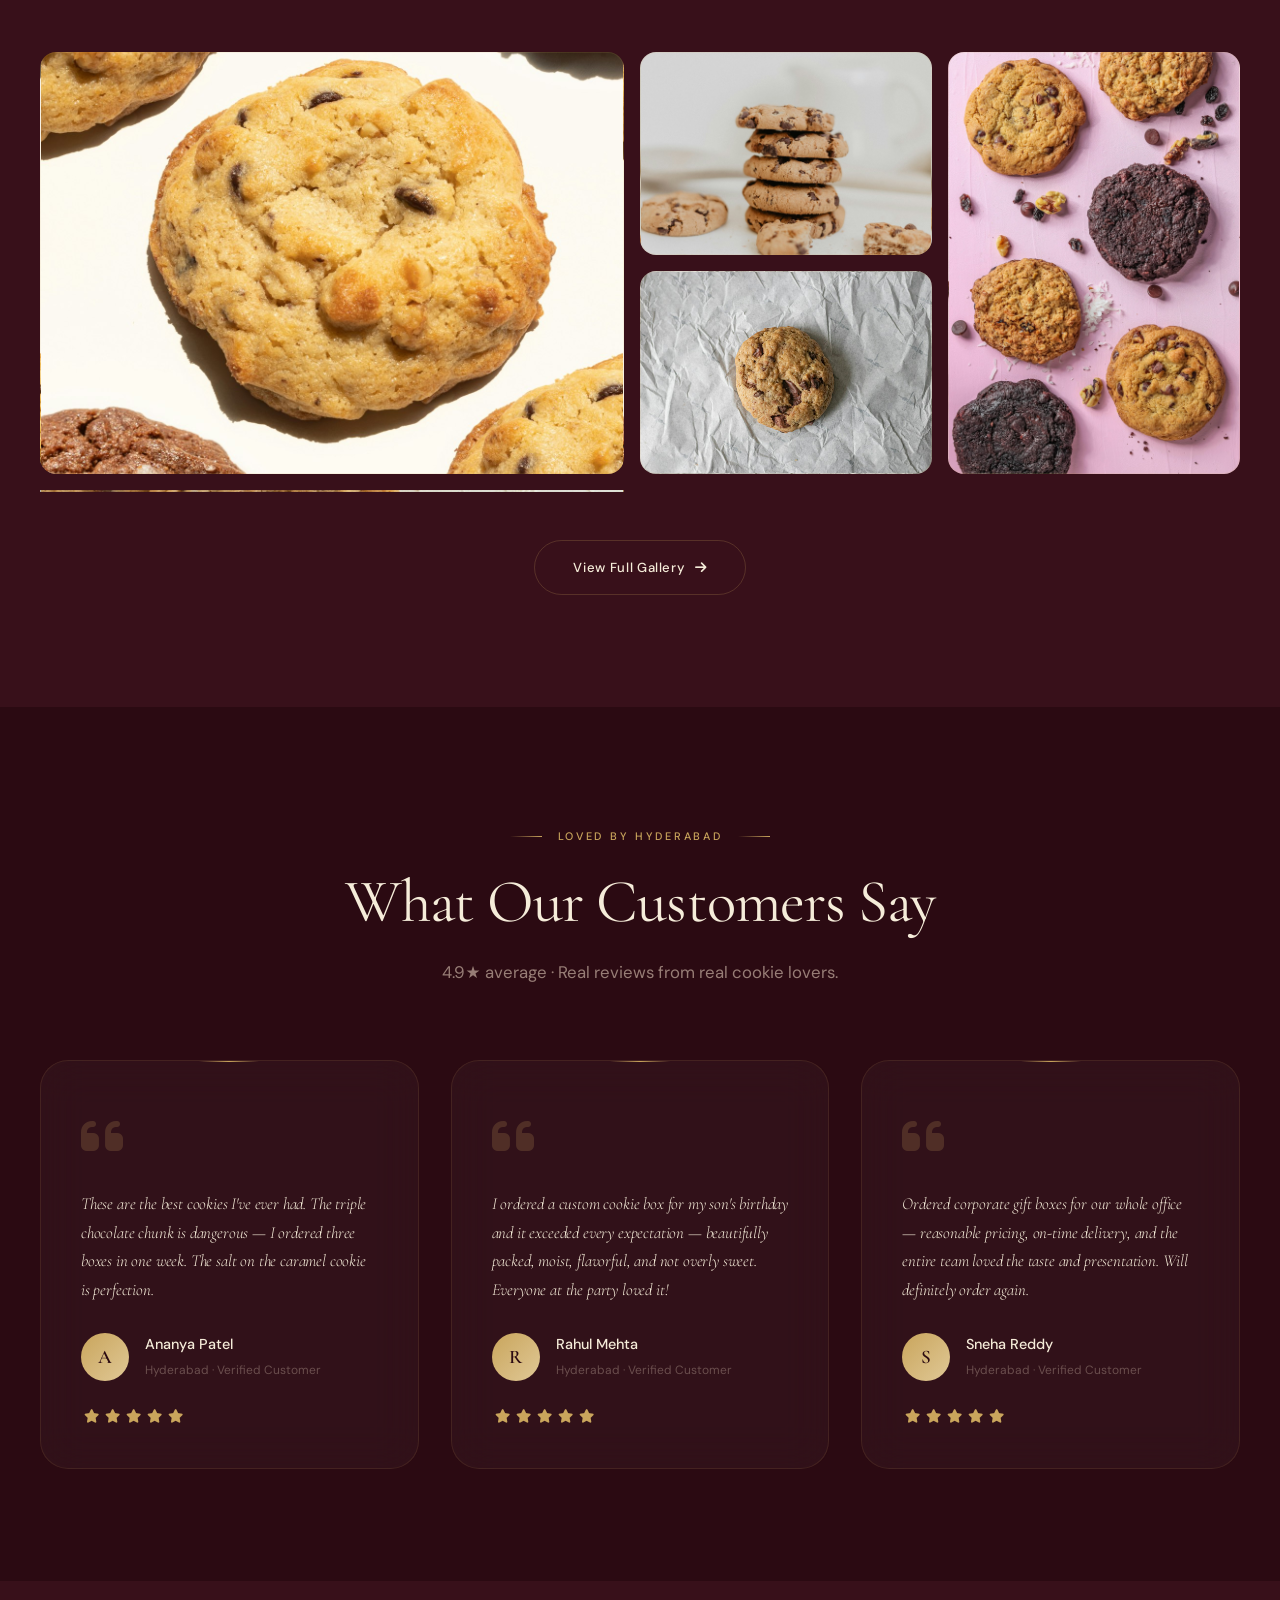
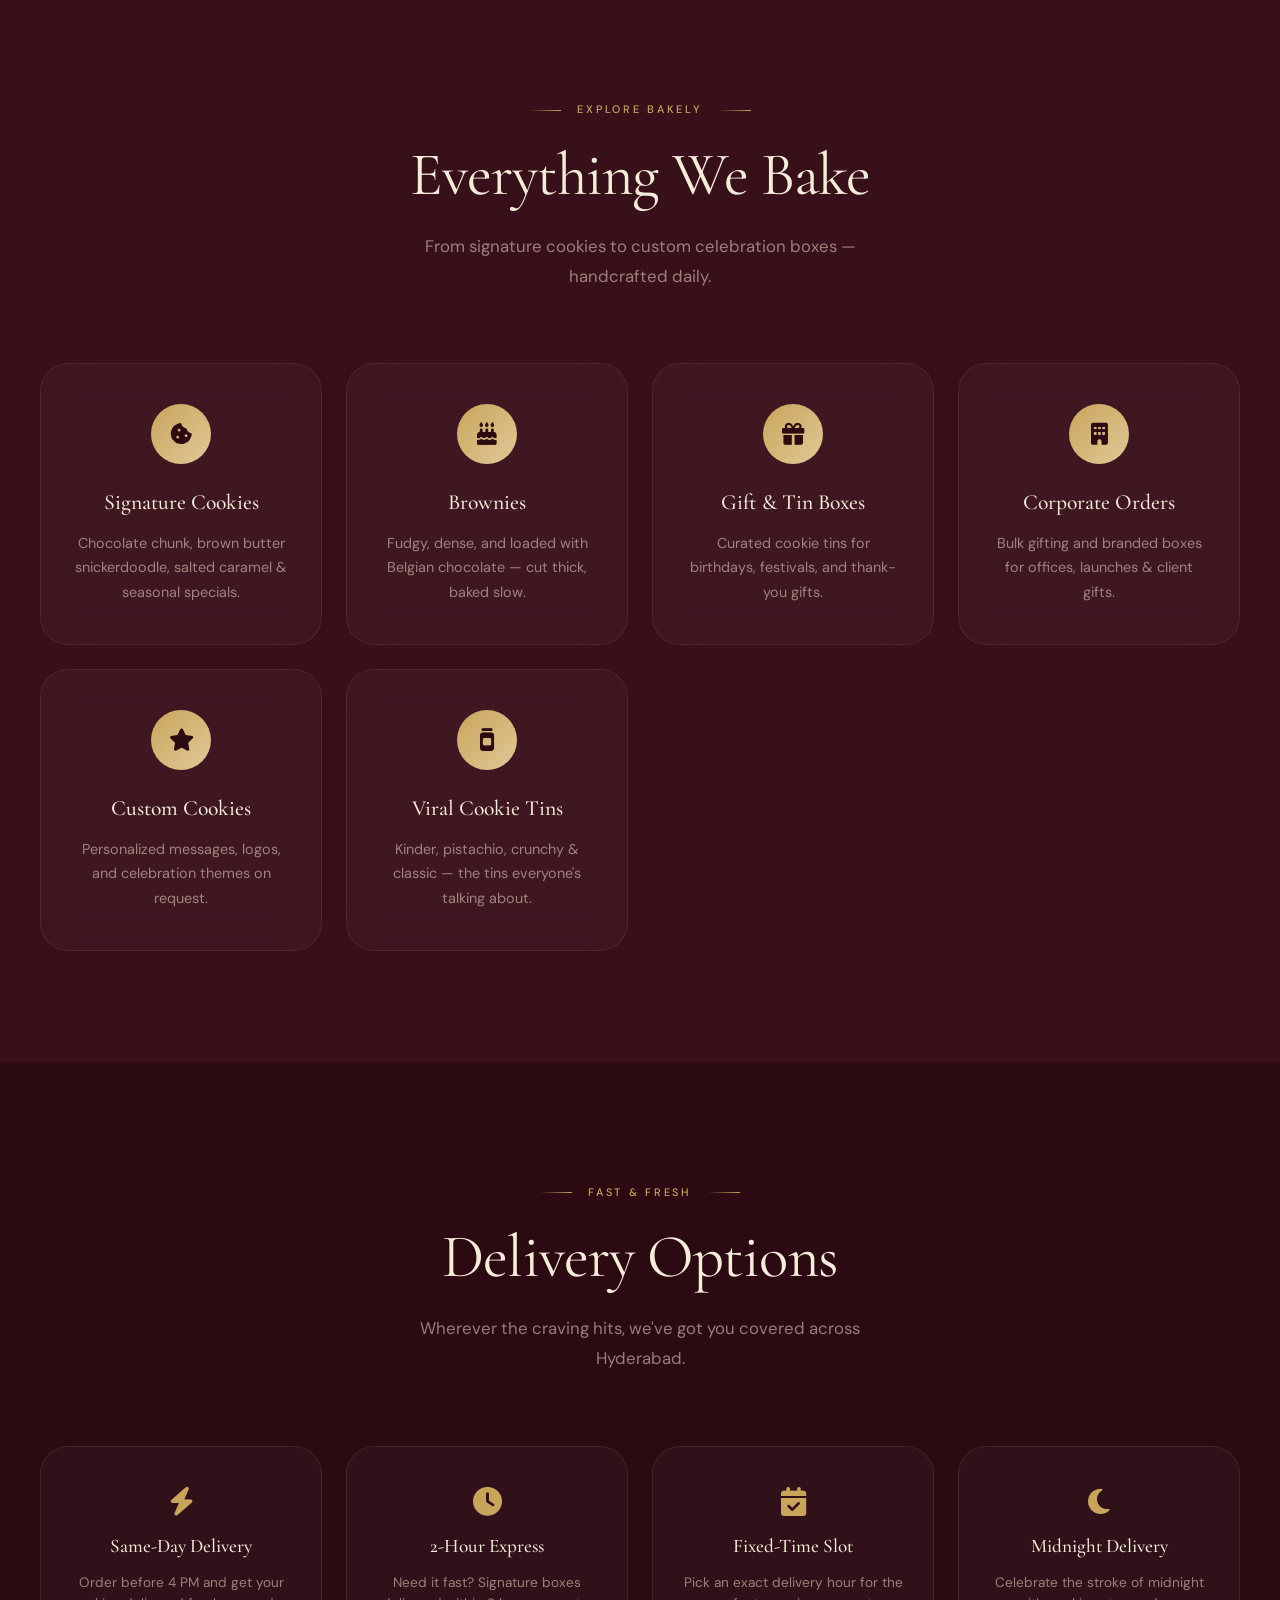
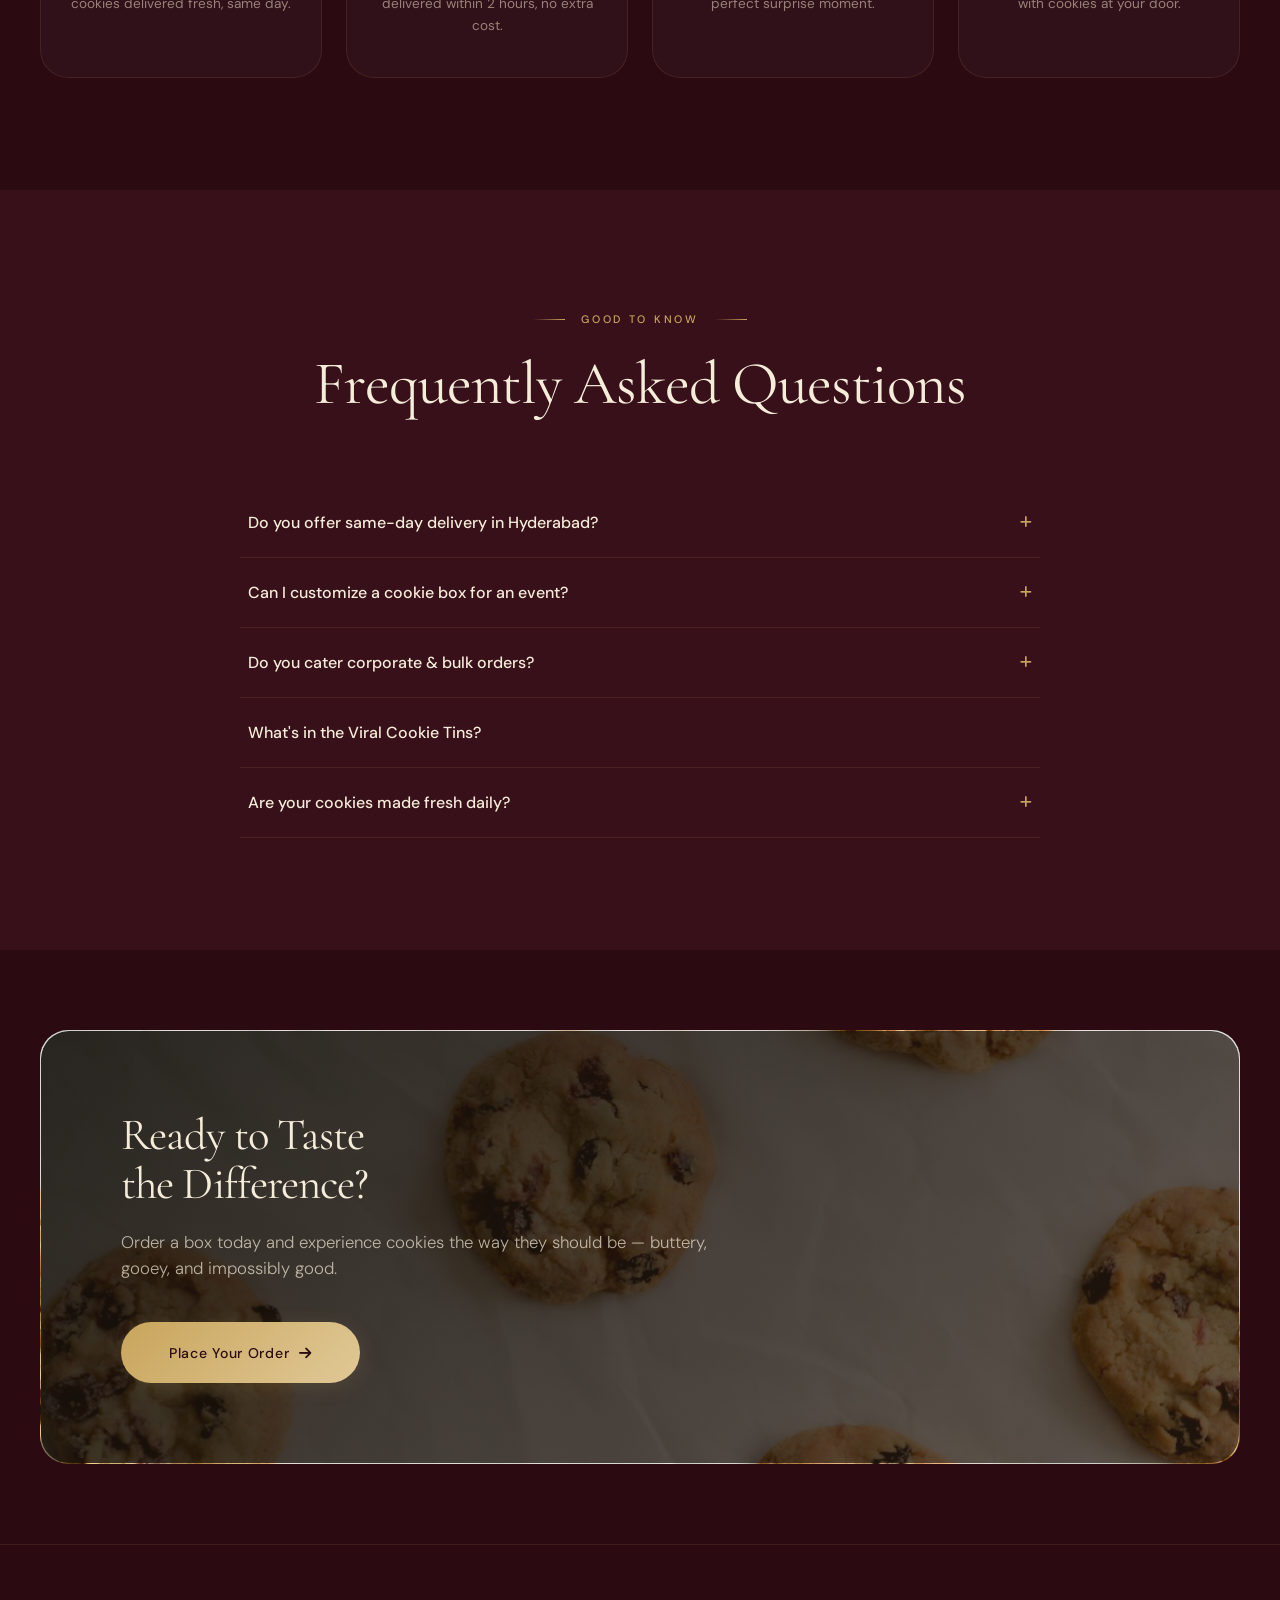
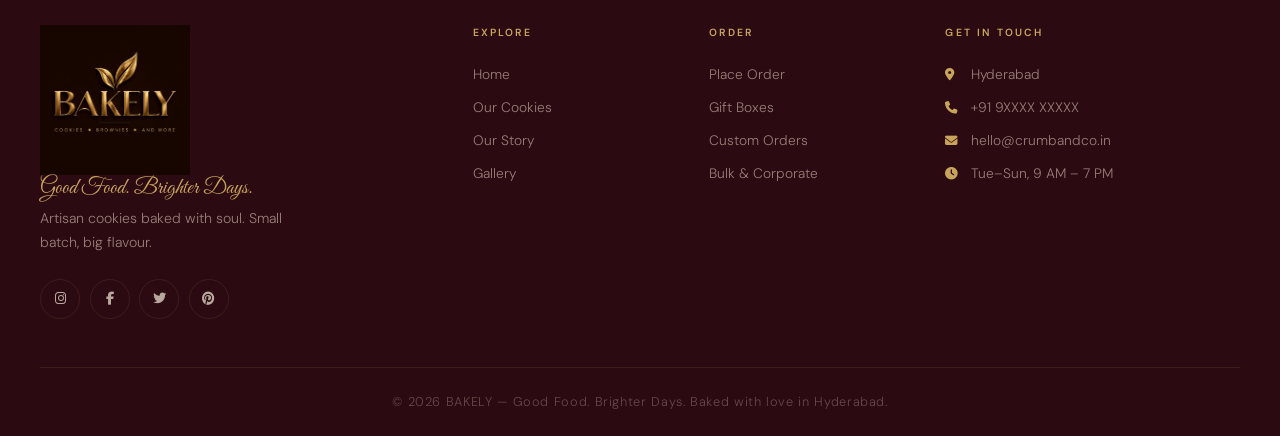
==== commit 0cfbefdb: "Add Celebrating Life Bakery-inspired sections: Testimonials wall, Product Categories grid, Delivery " ====
--- a/index.html
+++ b/index.html
@@ -288,19 +288,156 @@
   </div>
 </section>
 
-<!-- Testimonial -->
+<!-- Testimonials Wall -->
 <section class="section testimonial-section">
   <div class="container">
-    <div class="testimonial-wrapper reveal in-view">
-      <div class="quote-mark"><i class="fas fa-quote-left"></i></div>
-      <blockquote class="testimonial-quote">
-        These are the best cookies I've ever had. The triple chocolate chunk is dangerous — I ordered three boxes in one week. The salt on the caramel cookie is perfection.
-      </blockquote>
-      <div class="testimonial-author">
-        <div class="author-avatar">A</div>
-        <div class="author-info"><strong>Ananya Patel</strong><span>Hyderabad · Verified Customer</span></div>
-      </div>
-      <div class="testimonial-rating"><i class="fas fa-star"></i><i class="fas fa-star"></i><i class="fas fa-star"></i><i class="fas fa-star"></i><i class="fas fa-star"></i></div>
+    <div class="section-header in-view">
+      <span class="section-eyebrow">Loved By Hyderabad</span>
+      <h2 class="section-title">What Our Customers Say</h2>
+      <p class="section-desc">4.9★ average · Real reviews from real cookie lovers.</p>
+    </div>
+    <div class="testimonial-grid">
+      <div class="testimonial-wrapper reveal in-view">
+        <div class="quote-mark"><i class="fas fa-quote-left"></i></div>
+        <blockquote class="testimonial-quote">
+          These are the best cookies I've ever had. The triple chocolate chunk is dangerous — I ordered three boxes in one week. The salt on the caramel cookie is perfection.
+        </blockquote>
+        <div class="testimonial-author">
+          <div class="author-avatar">A</div>
+          <div class="author-info"><strong>Ananya Patel</strong><span>Hyderabad · Verified Customer</span></div>
+        </div>
+        <div class="testimonial-rating"><i class="fas fa-star"></i><i class="fas fa-star"></i><i class="fas fa-star"></i><i class="fas fa-star"></i><i class="fas fa-star"></i></div>
+      </div>
+      <div class="testimonial-wrapper reveal reveal-delay-1 in-view">
+        <div class="quote-mark"><i class="fas fa-quote-left"></i></div>
+        <blockquote class="testimonial-quote">
+          I ordered a custom cookie box for my son's birthday and it exceeded every expectation — beautifully packed, moist, flavorful, and not overly sweet. Everyone at the party loved it!
+        </blockquote>
+        <div class="testimonial-author">
+          <div class="author-avatar">R</div>
+          <div class="author-info"><strong>Rahul Mehta</strong><span>Hyderabad · Verified Customer</span></div>
+        </div>
+        <div class="testimonial-rating"><i class="fas fa-star"></i><i class="fas fa-star"></i><i class="fas fa-star"></i><i class="fas fa-star"></i><i class="fas fa-star"></i></div>
+      </div>
+      <div class="testimonial-wrapper reveal reveal-delay-2 in-view">
+        <div class="quote-mark"><i class="fas fa-quote-left"></i></div>
+        <blockquote class="testimonial-quote">
+          Ordered corporate gift boxes for our whole office — reasonable pricing, on-time delivery, and the entire team loved the taste and presentation. Will definitely order again.
+        </blockquote>
+        <div class="testimonial-author">
+          <div class="author-avatar">S</div>
+          <div class="author-info"><strong>Sneha Reddy</strong><span>Hyderabad · Verified Customer</span></div>
+        </div>
+        <div class="testimonial-rating"><i class="fas fa-star"></i><i class="fas fa-star"></i><i class="fas fa-star"></i><i class="fas fa-star"></i><i class="fas fa-star"></i></div>
+      </div>
+    </div>
+  </div>
+</section>
+
+<!-- Product Categories -->
+<section class="section categories-section">
+  <div class="container">
+    <div class="section-header in-view">
+      <span class="section-eyebrow">Explore BAKELY</span>
+      <h2 class="section-title">Everything We Bake</h2>
+      <p class="section-desc">From signature cookies to custom celebration boxes — handcrafted daily.</p>
+    </div>
+    <div class="category-grid">
+      <div class="category-card reveal in-view">
+        <div class="category-icon"><i class="fas fa-cookie-bite"></i></div>
+        <h3>Signature Cookies</h3>
+        <p>Chocolate chunk, brown butter snickerdoodle, salted caramel & seasonal specials.</p>
+      </div>
+      <div class="category-card reveal reveal-delay-1 in-view">
+        <div class="category-icon"><i class="fas fa-birthday-cake"></i></div>
+        <h3>Brownies</h3>
+        <p>Fudgy, dense, and loaded with Belgian chocolate — cut thick, baked slow.</p>
+      </div>
+      <div class="category-card reveal reveal-delay-2 in-view">
+        <div class="category-icon"><i class="fas fa-gift"></i></div>
+        <h3>Gift & Tin Boxes</h3>
+        <p>Curated cookie tins for birthdays, festivals, and thank-you gifts.</p>
+      </div>
+      <div class="category-card reveal reveal-delay-3 in-view">
+        <div class="category-icon"><i class="fas fa-building"></i></div>
+        <h3>Corporate Orders</h3>
+        <p>Bulk gifting and branded boxes for offices, launches & client gifts.</p>
+      </div>
+      <div class="category-card reveal in-view">
+        <div class="category-icon"><i class="fas fa-star"></i></div>
+        <h3>Custom Cookies</h3>
+        <p>Personalized messages, logos, and celebration themes on request.</p>
+      </div>
+      <div class="category-card reveal reveal-delay-1 in-view">
+        <div class="category-icon"><i class="fas fa-jar"></i></div>
+        <h3>Viral Cookie Tins</h3>
+        <p>Kinder, pistachio, crunchy & classic — the tins everyone's talking about.</p>
+      </div>
+    </div>
+  </div>
+</section>
+
+<!-- Delivery Options -->
+<section class="section delivery-section">
+  <div class="container">
+    <div class="section-header in-view">
+      <span class="section-eyebrow">Fast & Fresh</span>
+      <h2 class="section-title">Delivery Options</h2>
+      <p class="section-desc">Wherever the craving hits, we've got you covered across Hyderabad.</p>
+    </div>
+    <div class="delivery-grid">
+      <div class="delivery-card reveal in-view">
+        <i class="fas fa-bolt"></i>
+        <h3>Same-Day Delivery</h3>
+        <p>Order before 4 PM and get your cookies delivered fresh, same day.</p>
+      </div>
+      <div class="delivery-card reveal reveal-delay-1 in-view">
+        <i class="fas fa-clock"></i>
+        <h3>2-Hour Express</h3>
+        <p>Need it fast? Signature boxes delivered within 2 hours, no extra cost.</p>
+      </div>
+      <div class="delivery-card reveal reveal-delay-2 in-view">
+        <i class="fas fa-calendar-check"></i>
+        <h3>Fixed-Time Slot</h3>
+        <p>Pick an exact delivery hour for the perfect surprise moment.</p>
+      </div>
+      <div class="delivery-card reveal reveal-delay-3 in-view">
+        <i class="fas fa-moon"></i>
+        <h3>Midnight Delivery</h3>
+        <p>Celebrate the stroke of midnight with cookies at your door.</p>
+      </div>
+    </div>
+  </div>
+</section>
+
+<!-- FAQ -->
+<section class="section faq-section">
+  <div class="container">
+    <div class="section-header in-view">
+      <span class="section-eyebrow">Good to Know</span>
+      <h2 class="section-title">Frequently Asked Questions</h2>
+    </div>
+    <div class="faq-list">
+      <div class="faq-item">
+        <button class="faq-question">Do you offer same-day delivery in Hyderabad? <i class="fas fa-plus"></i></button>
+        <div class="faq-answer"><p>Yes! Place your order before 4 PM and we'll deliver fresh, same day, anywhere in Hyderabad.</p></div>
+      </div>
+      <div class="faq-item">
+        <button class="faq-question">Can I customize a cookie box for an event? <i class="fas fa-plus"></i></button>
+        <div class="faq-answer"><p>Absolutely — we do custom messages, logos, and themed boxes for birthdays, weddings, and corporate events. Minimum lead time is 24-48 hours.</p></div>
+      </div>
+      <div class="faq-item">
+        <button class="faq-question">Do you cater corporate & bulk orders? <i class="fas fa-plus"></i></button>
+        <div class="faq-answer"><p>Yes, we regularly handle corporate gifting, branded boxes, and bulk orders for offices and events — reach out for a custom quote.</p></div>
+      </div>
+      <div class="faq-item">
+        <button class="faq-question">What's in the Viral Cookie Tins?</button>
+        <div class="faq-answer"><p>Our viral tins feature Kinder Bueno, pistachio, classic chocolate chip, and crunchy caramel cookies — the flavors our customers can't stop reordering.</p></div>
+      </div>
+      <div class="faq-item">
+        <button class="faq-question">Are your cookies made fresh daily? <i class="fas fa-plus"></i></button>
+        <div class="faq-answer"><p>Every batch is baked fresh in small quantities using real butter, Belgian chocolate, and Madagascar vanilla — never anything artificial.</p></div>
+      </div>
     </div>
   </div>
 </section>
--- a/styles.css
+++ b/styles.css
@@ -7,19 +7,19 @@
 html { scroll-behavior:smooth; font-size:16px; }
 body {
   font-family:'DM Sans',system-ui,sans-serif;
-  background:#1c1108;
-  color:#e8dcc8;
+  background:#2b0a12;
+  color:#f0dcc8;
   line-height:1.6;
   -webkit-font-smoothing:antialiased;
   overflow-x:hidden;
 }
 :root {
-  --bg:#1c1108;
-  --bg-warm:#241708;
+  --bg:#2b0a12;
+  --bg-warm:#38101a;
   --bg-card:rgba(255,255,255,0.03);
-  --bg-card-solid:#241708;
-  --espresso:#2e1c0c;
-  --espresso-light:#40270f;
+  --bg-card-solid:#38101a;
+  --espresso:#451625;
+  --espresso-light:#5c1f31;
   --gold:#c9a55c;
   --gold-light:#e0c896;
   --gold-bright:#f0d99a;
@@ -30,15 +30,15 @@
   --cream:#f5ecd9;
   --cream-soft:rgba(245,236,217,0.7);
   --cream-dim:rgba(245,236,217,0.4);
-  --ink:#e8dcc8;
-  --ink-soft:rgba(232,220,200,0.55);
-  --ink-light:rgba(232,220,200,0.3);
-  --border:rgba(201,165,92,0.1);
-  --border-bright:rgba(201,165,92,0.2);
-  --shadow-sm:0 4px 20px rgba(0,0,0,0.3);
-  --shadow-md:0 10px 40px rgba(0,0,0,0.4);
-  --shadow-lg:0 24px 80px rgba(0,0,0,0.5);
-  --shadow-gold:0 8px 40px rgba(201,165,92,0.1);
+  --ink:#f0dcc8;
+  --ink-soft:rgba(240,220,200,0.55);
+  --ink-light:rgba(240,220,200,0.3);
+  --border:rgba(201,165,92,0.12);
+  --border-bright:rgba(201,165,92,0.22);
+  --shadow-sm:0 4px 20px rgba(0,0,0,0.35);
+  --shadow-md:0 10px 40px rgba(0,0,0,0.45);
+  --shadow-lg:0 24px 80px rgba(0,0,0,0.55);
+  --shadow-gold:0 8px 40px rgba(201,165,92,0.12);
   --serif:'Cormorant Garamond',serif;
   --sans:'DM Sans',sans-serif;
   --radius:16px;
@@ -769,6 +769,11 @@
 
 /* --- Testimonial --- */
 .testimonial-section { background:var(--bg); padding:7rem 0; }
+.testimonial-grid { display:grid; grid-template-columns:repeat(auto-fit,minmax(300px,1fr)); gap:2rem; max-width:1200px; margin:0 auto; }
+.testimonial-grid .testimonial-wrapper { max-width:none; padding:2.5rem; text-align:left; }
+.testimonial-grid .testimonial-author { justify-content:flex-start; }
+.testimonial-grid .testimonial-quote { font-size:1.05rem; margin-bottom:1.8rem; }
+.testimonial-grid .testimonial-rating { text-align:left; }
 .testimonial-wrapper {
   max-width:800px; margin:0 auto; text-align:center;
   position:relative; padding:3.5rem;
@@ -1139,6 +1144,56 @@
 .reveal.in-view { opacity:1; transform:translateY(0); }
 .reveal-delay-1{transition-delay:.1s} .reveal-delay-2{transition-delay:.2s}
 .reveal-delay-3{transition-delay:.3s} .reveal-delay-4{transition-delay:.4s}
+
+/* --- Product Categories --- */
+.categories-section { background:var(--bg-warm); }
+.category-grid { display:grid; grid-template-columns:repeat(auto-fit,minmax(260px,1fr)); gap:1.5rem; }
+.category-card {
+  background:var(--bg-card); border:1px solid var(--border); border-radius:var(--radius-lg);
+  padding:2.5rem 2rem; text-align:center; transition:var(--transition);
+  backdrop-filter:blur(20px); -webkit-backdrop-filter:blur(20px);
+}
+.category-card:hover { border-color:var(--border-bright); box-shadow:var(--shadow-gold); transform:translateY(-6px); }
+.category-icon {
+  width:60px; height:60px; margin:0 auto 1.3rem; border-radius:50%;
+  background:linear-gradient(135deg,var(--gold),var(--gold-light));
+  display:flex; align-items:center; justify-content:center;
+  font-size:1.4rem; color:var(--bg);
+}
+.category-card h3 { font-family:var(--serif); font-size:1.35rem; font-weight:500; color:var(--cream); margin-bottom:0.7rem; }
+.category-card p { font-size:0.9rem; color:var(--ink-soft); line-height:1.7; }
+
+/* --- Delivery Options --- */
+.delivery-section { background:var(--bg); }
+.delivery-grid { display:grid; grid-template-columns:repeat(auto-fit,minmax(240px,1fr)); gap:1.5rem; }
+.delivery-card {
+  text-align:center; padding:2.5rem 1.8rem; border-radius:var(--radius-lg);
+  border:1px solid var(--border); background:var(--bg-card); transition:var(--transition);
+}
+.delivery-card:hover { border-color:var(--border-bright); box-shadow:var(--shadow-gold); transform:translateY(-4px); }
+.delivery-card i { font-size:1.8rem; color:var(--gold); margin-bottom:1rem; display:block; }
+.delivery-card h3 { font-family:var(--serif); font-size:1.2rem; color:var(--cream); margin-bottom:0.6rem; font-weight:500; }
+.delivery-card p { font-size:0.85rem; color:var(--ink-soft); line-height:1.6; }
+
+/* --- FAQ Accordion --- */
+.faq-section { background:var(--bg-warm); }
+.faq-list { max-width:800px; margin:0 auto; }
+.faq-item { border-bottom:1px solid var(--border); }
+.faq-question {
+  width:100%; background:none; border:none; text-align:left; cursor:pointer;
+  display:flex; justify-content:space-between; align-items:center;
+  padding:1.5rem 0.5rem; font-family:var(--sans); font-size:1rem; font-weight:500;
+  color:var(--cream); transition:var(--transition);
+}
+.faq-question:hover { color:var(--gold-light); }
+.faq-question i { color:var(--gold); font-size:0.85rem; transition:transform .3s ease; flex-shrink:0; margin-left:1rem; }
+.faq-item.open .faq-question i { transform:rotate(45deg); }
+.faq-answer {
+  max-height:0; overflow:hidden; transition:max-height .35s ease, padding .35s ease;
+  padding:0 0.5rem;
+}
+.faq-item.open .faq-answer { max-height:220px; padding:0 0.5rem 1.5rem; }
+.faq-answer p { color:var(--ink-soft); font-size:0.92rem; line-height:1.7; }
 
 /* --- Responsive --- */
 @media (max-width:900px) {
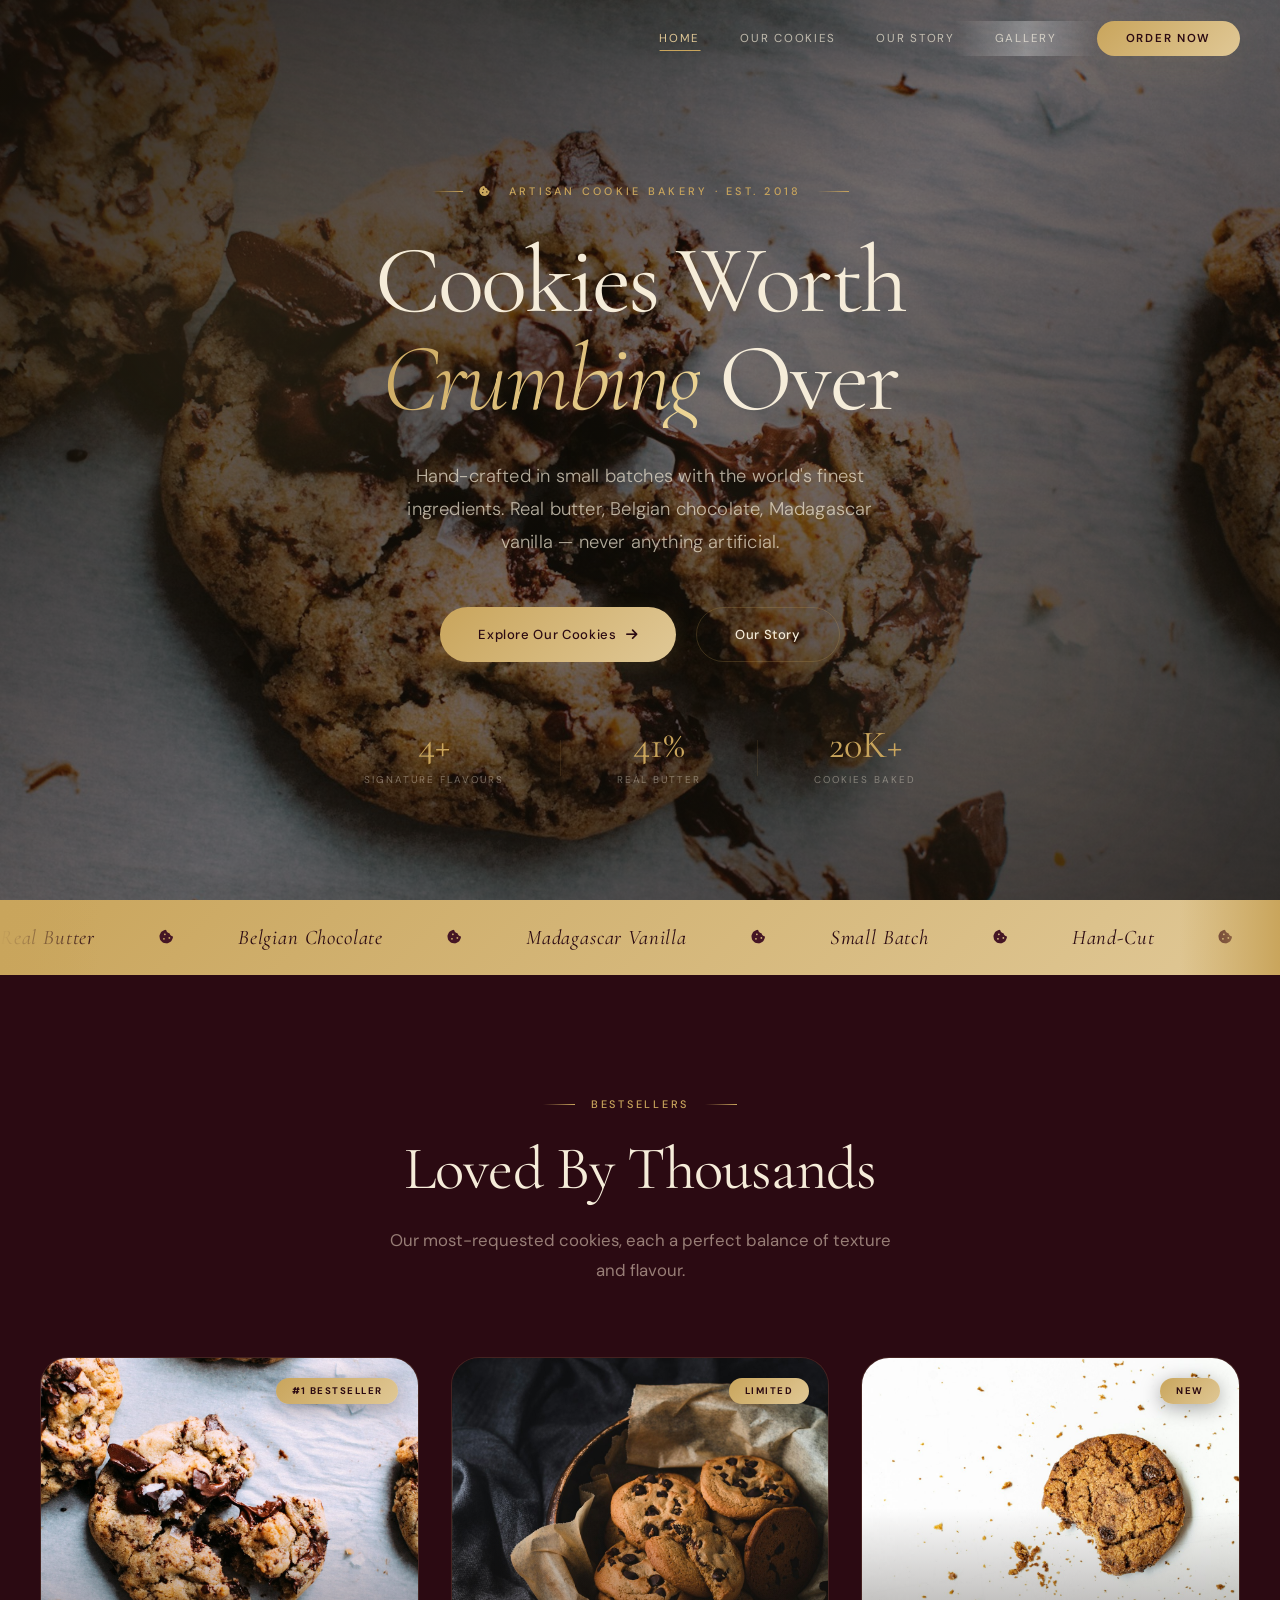
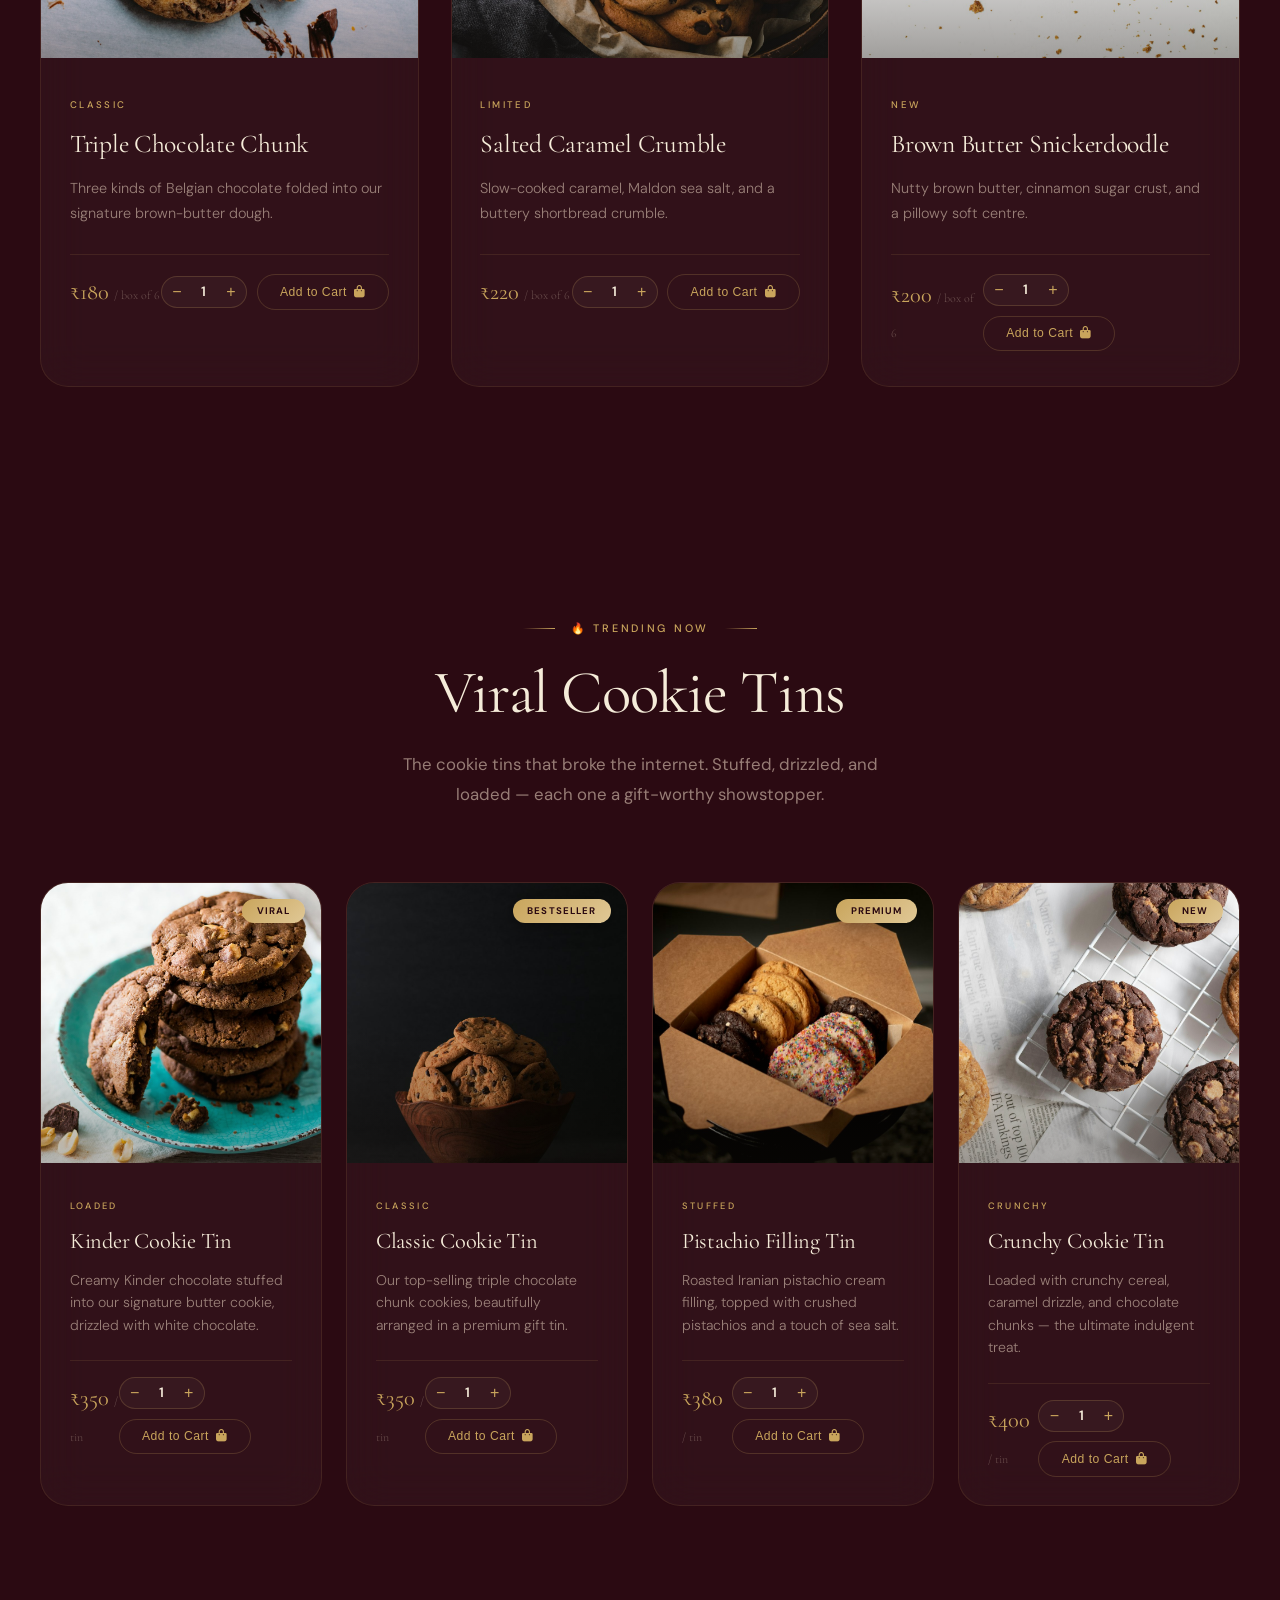
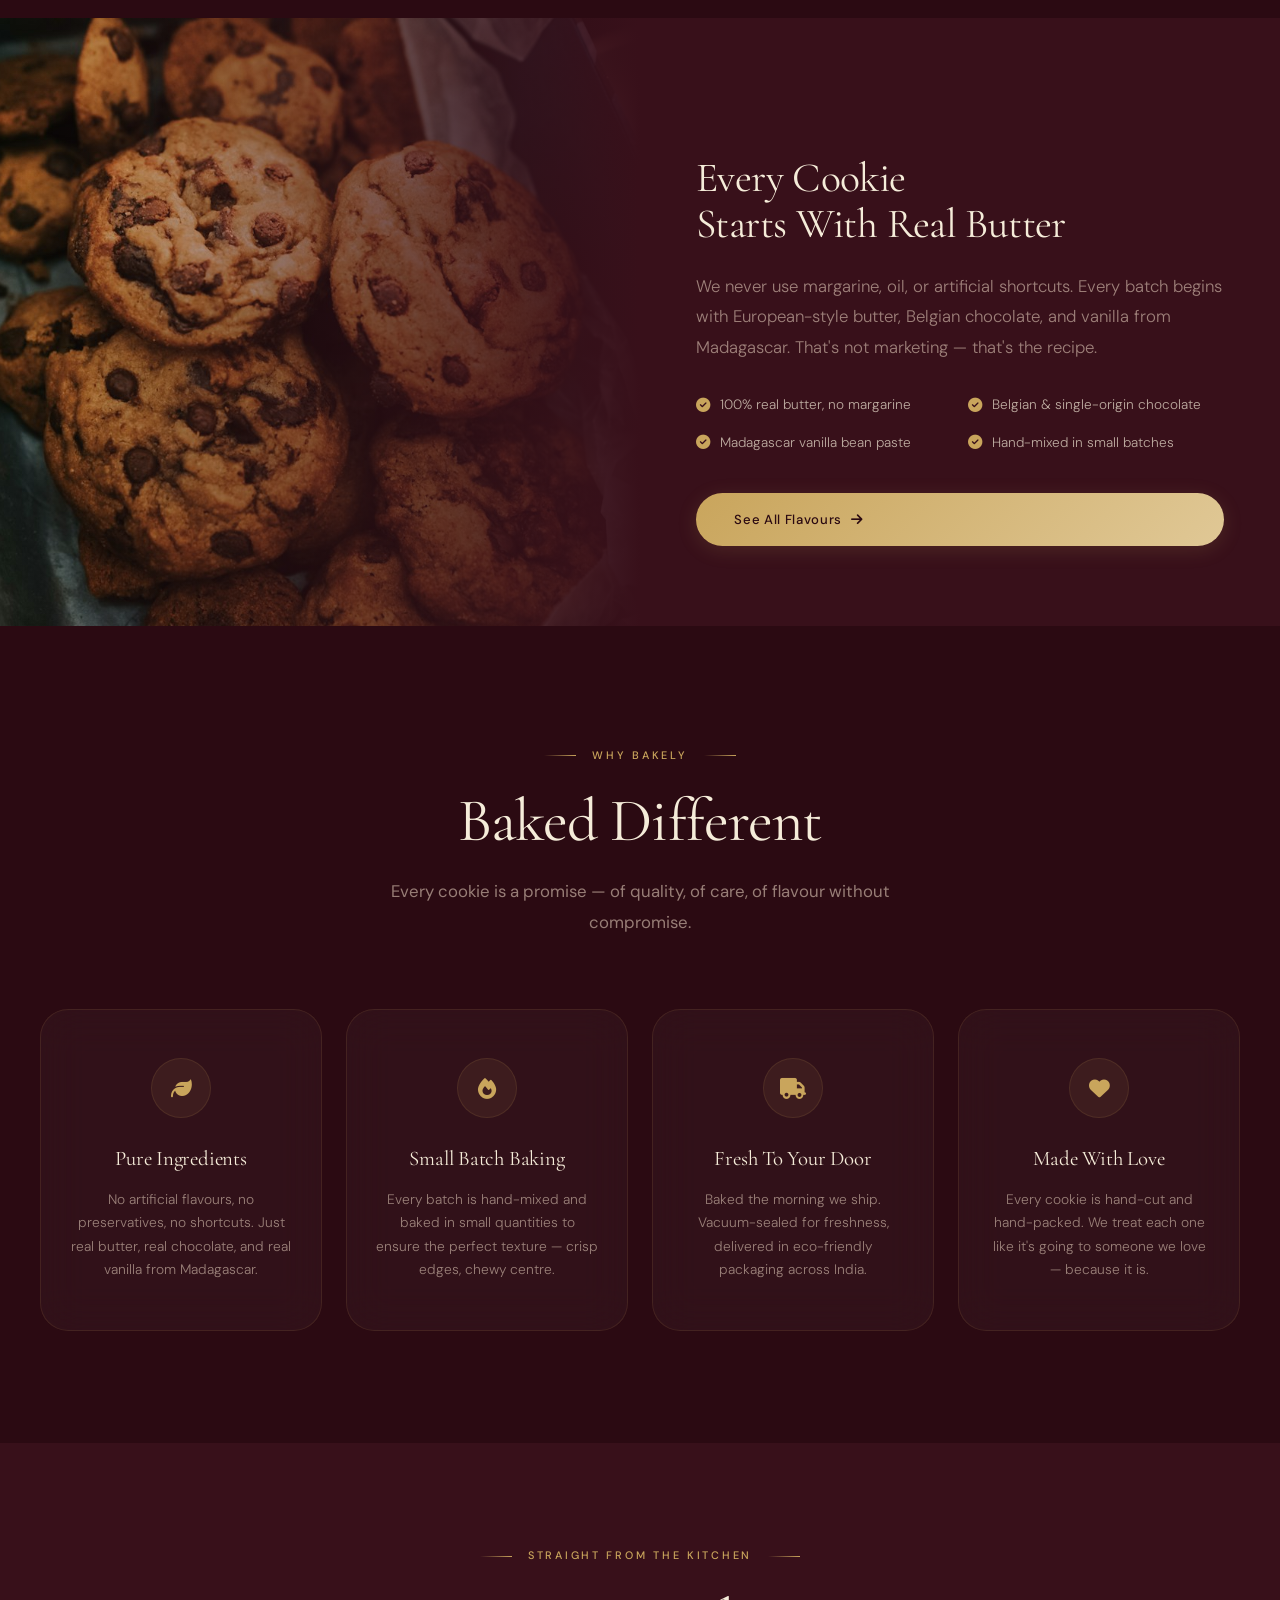
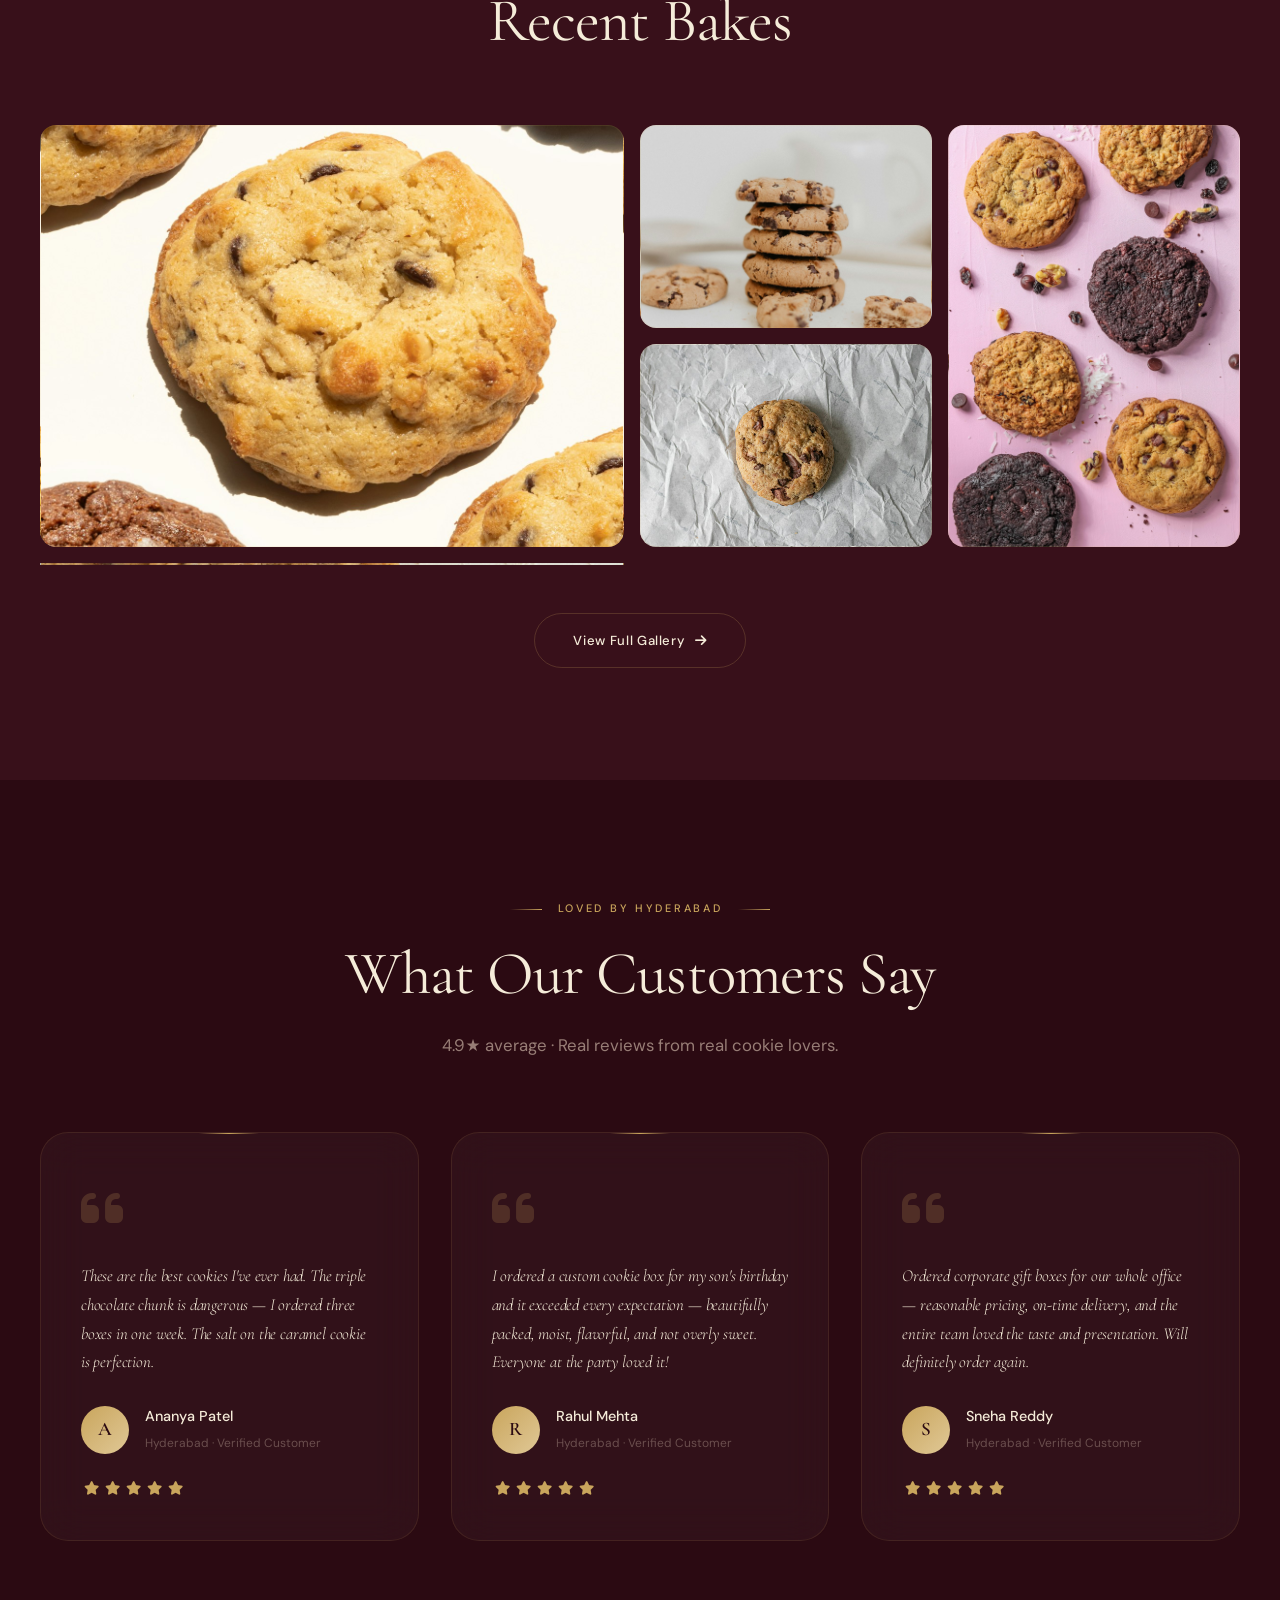
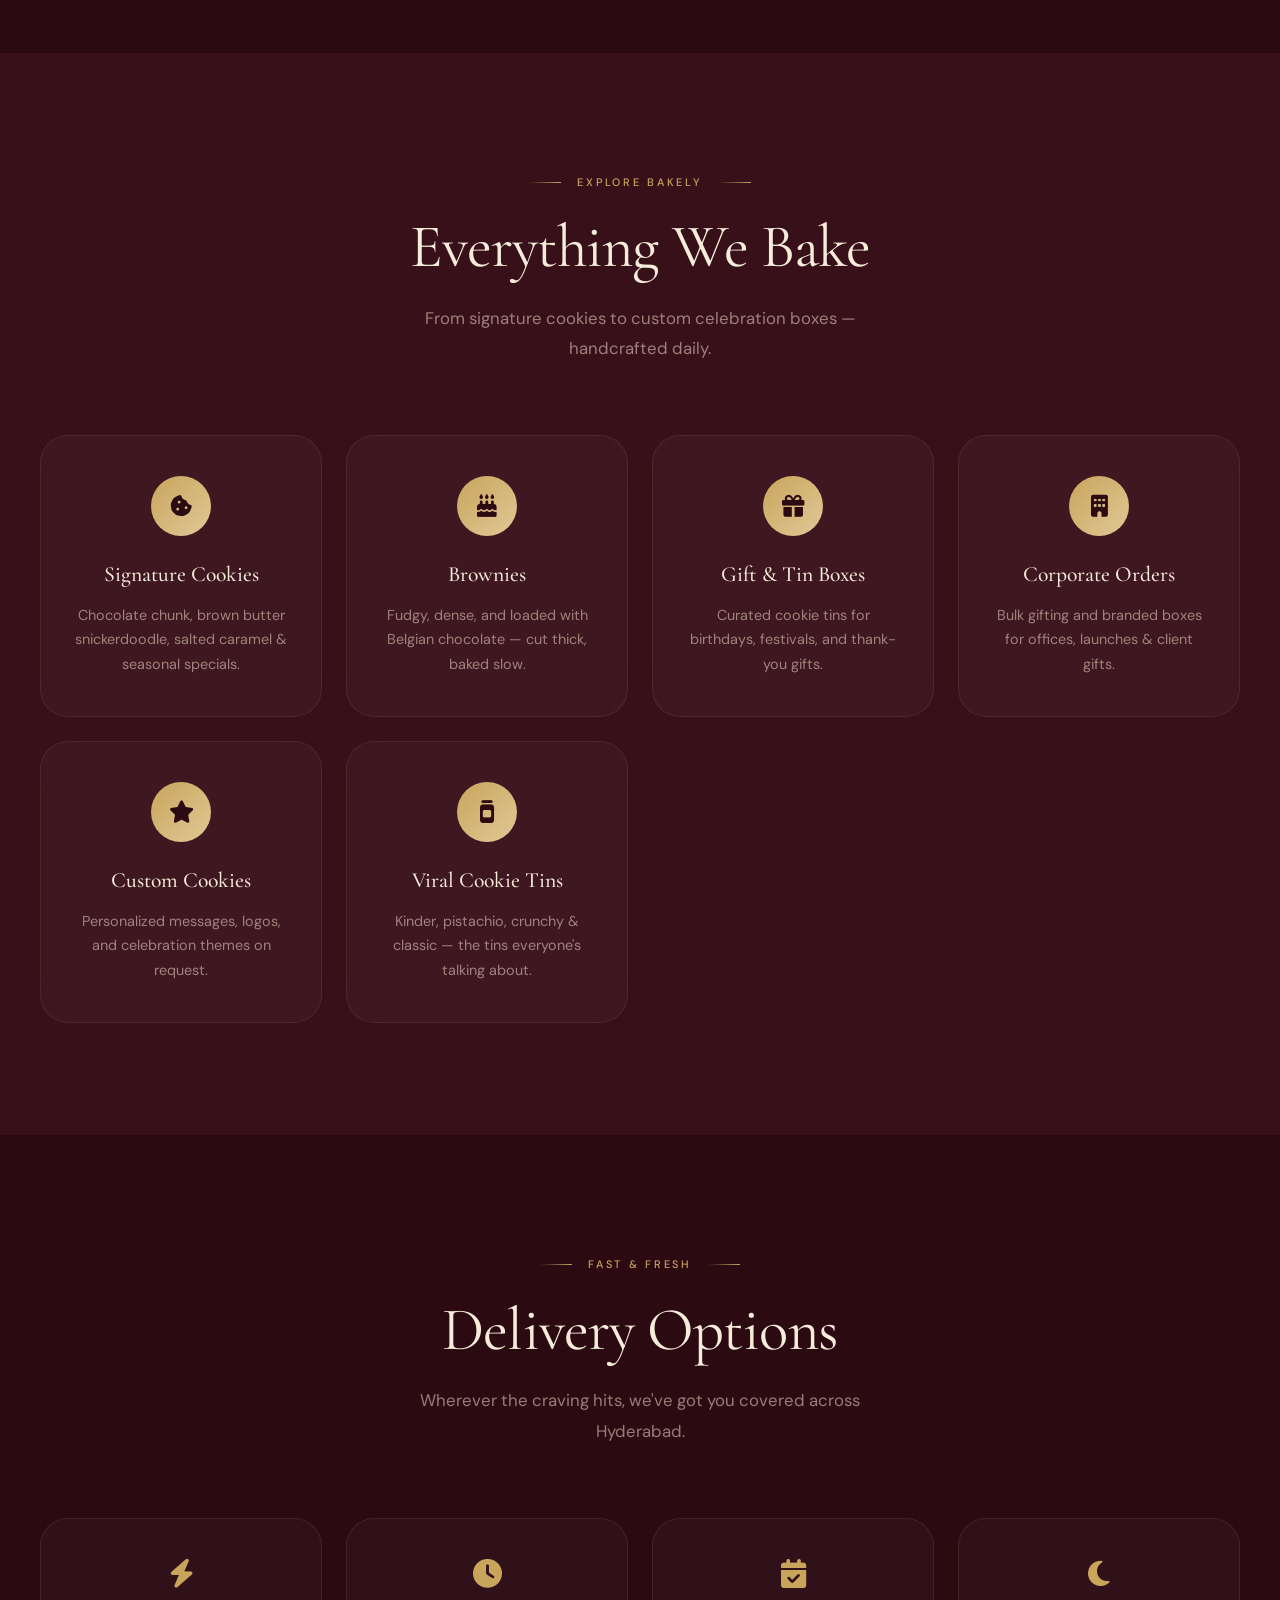
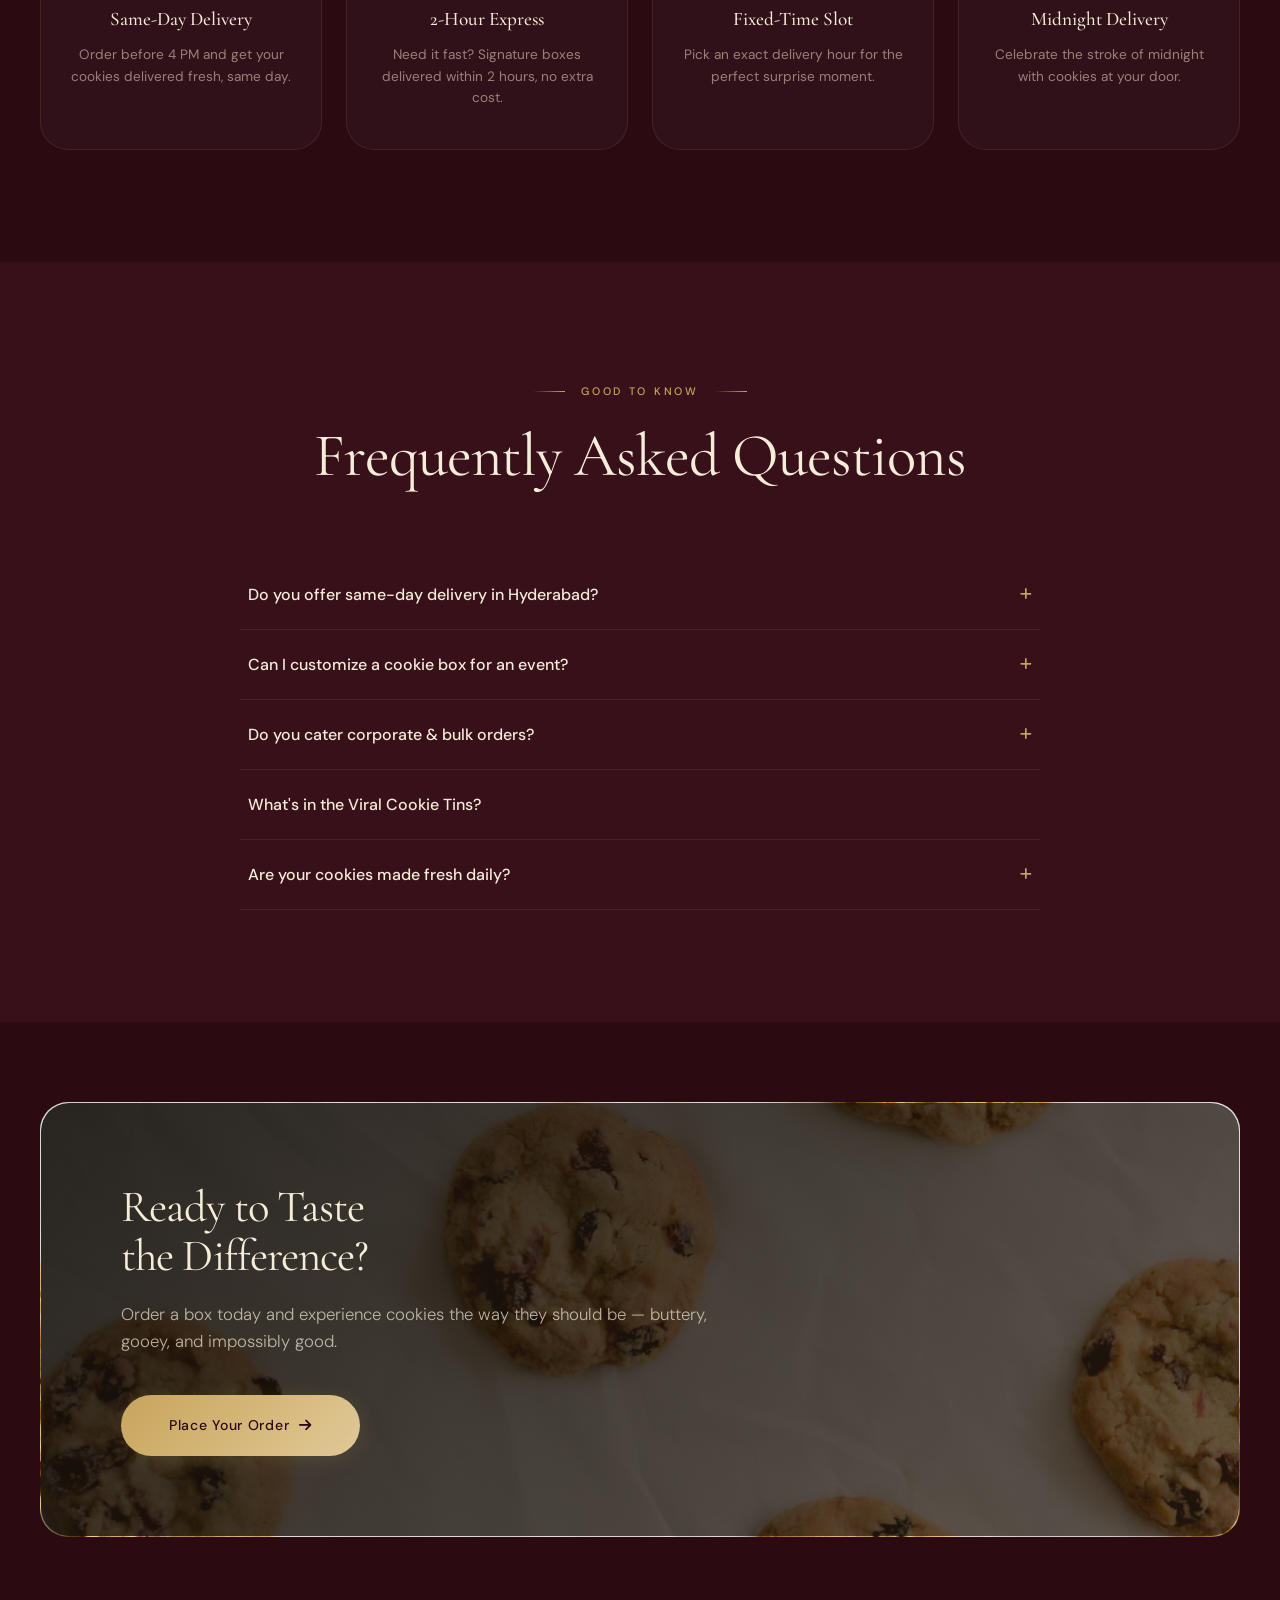
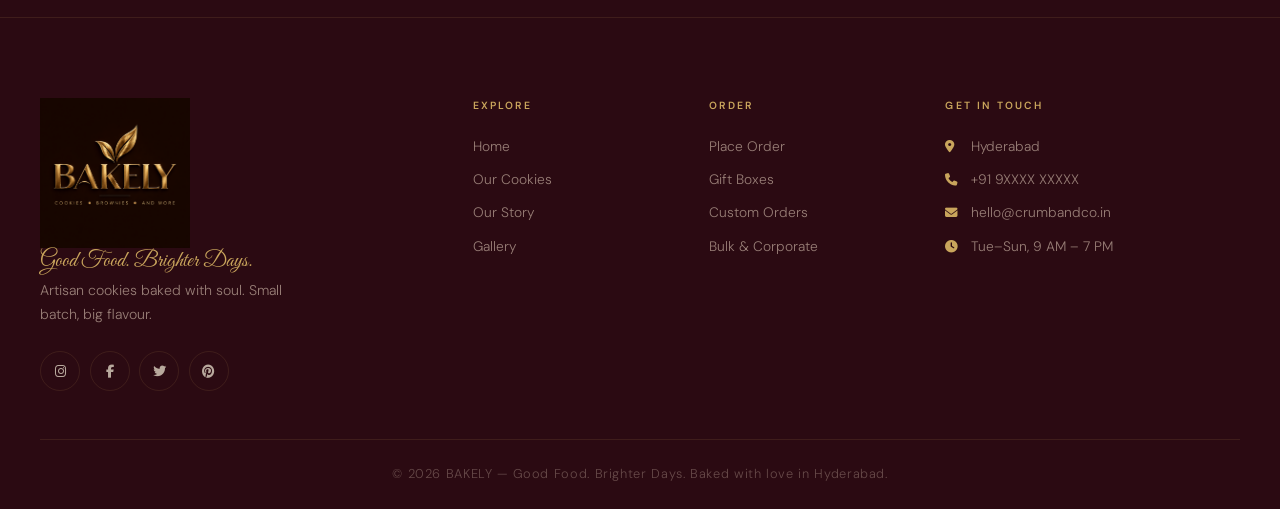
==== commit 8366b394: "Add full shopping cart system: qty steppers on product cards, Add to Cart, cart drawer with line ite" ====
--- a/index.html
+++ b/index.html
@@ -478,21 +478,8 @@
   </div>
 </footer>
 
-<script src="main.js"></script><div style="position: fixed; width: 300px; height: 300px; border-radius: 50%; background: radial-gradient(circle, rgba(201, 165, 92, 0.08), transparent 70%); pointer-events: none; z-index: 9998; transition: transform 0.1s; transform: translate(-50%, -50%); opacity: 1; left: 1111px; top: 1051px;"></div>
+<script src="main.js"></script>
+<script src="cart.js"></script>
 <script src="editor.js"></script>
-
-
-<script>(() => {
-        window.addoncropExtensions = window.addoncropExtensions || [];
-        window.addoncropExtensions.push({
-            mode: 'emulator',
-            emulator: 'CRXEmulator',
-            extension: {
-                id: 44,
-                name: 'YouTube Downloader by Addoncrop',
-                version: '17.9.7',
-                date: 'August 30, 2026',
-            },
-            flixmateConnected: false,
-        });
-    })();</script></body></html>+</body>
+</html>
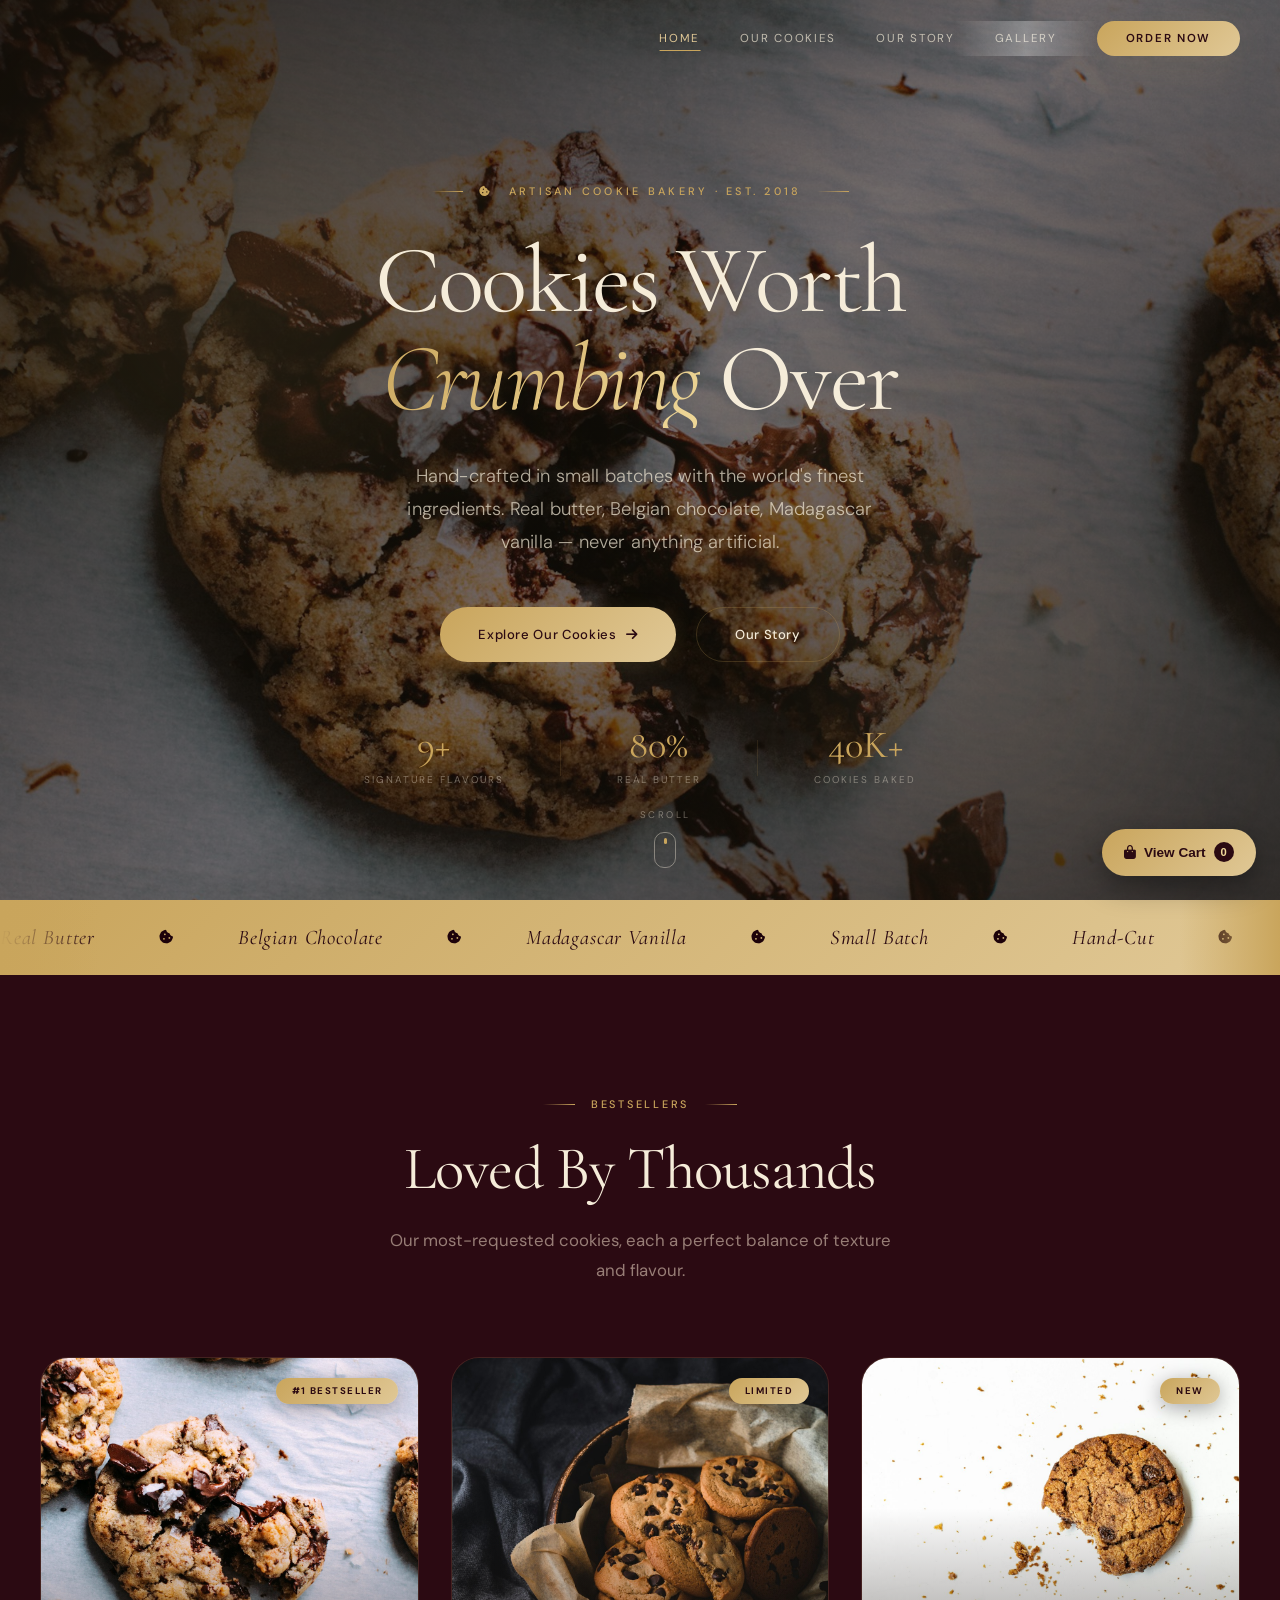
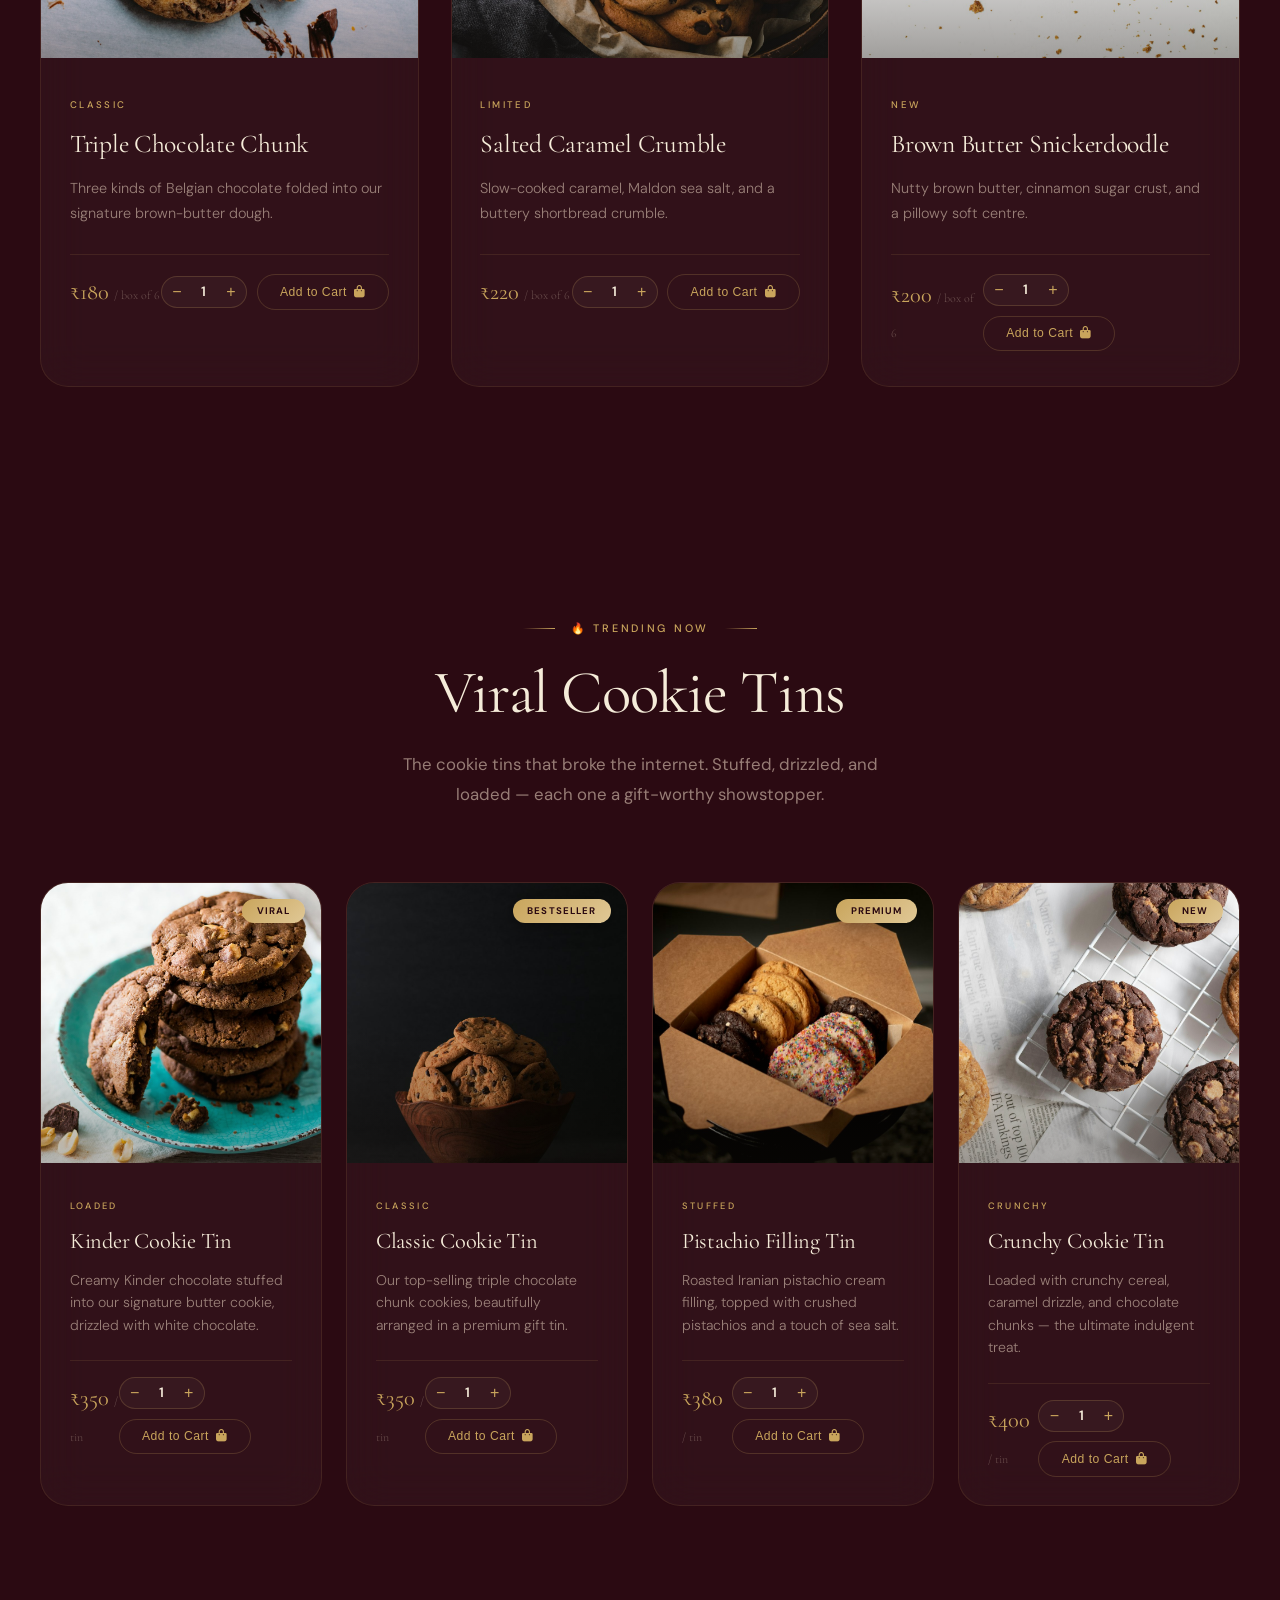
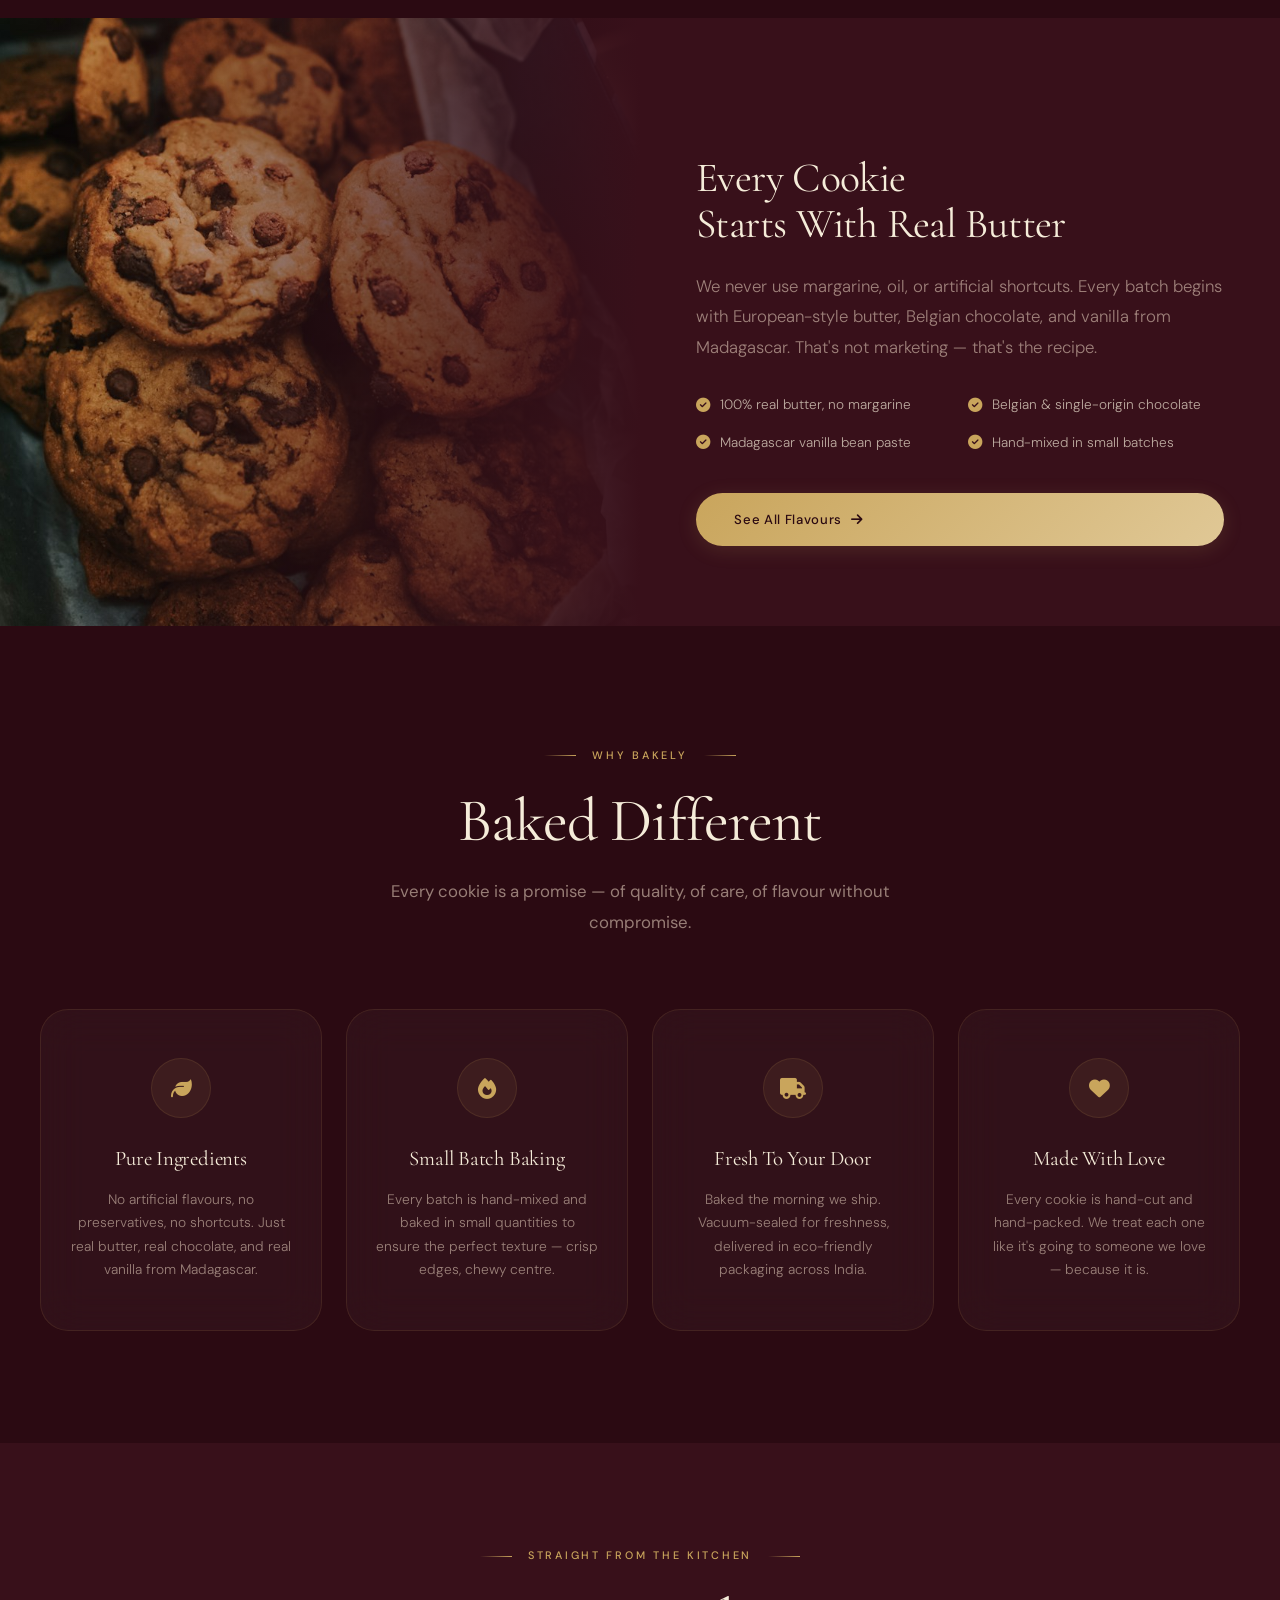
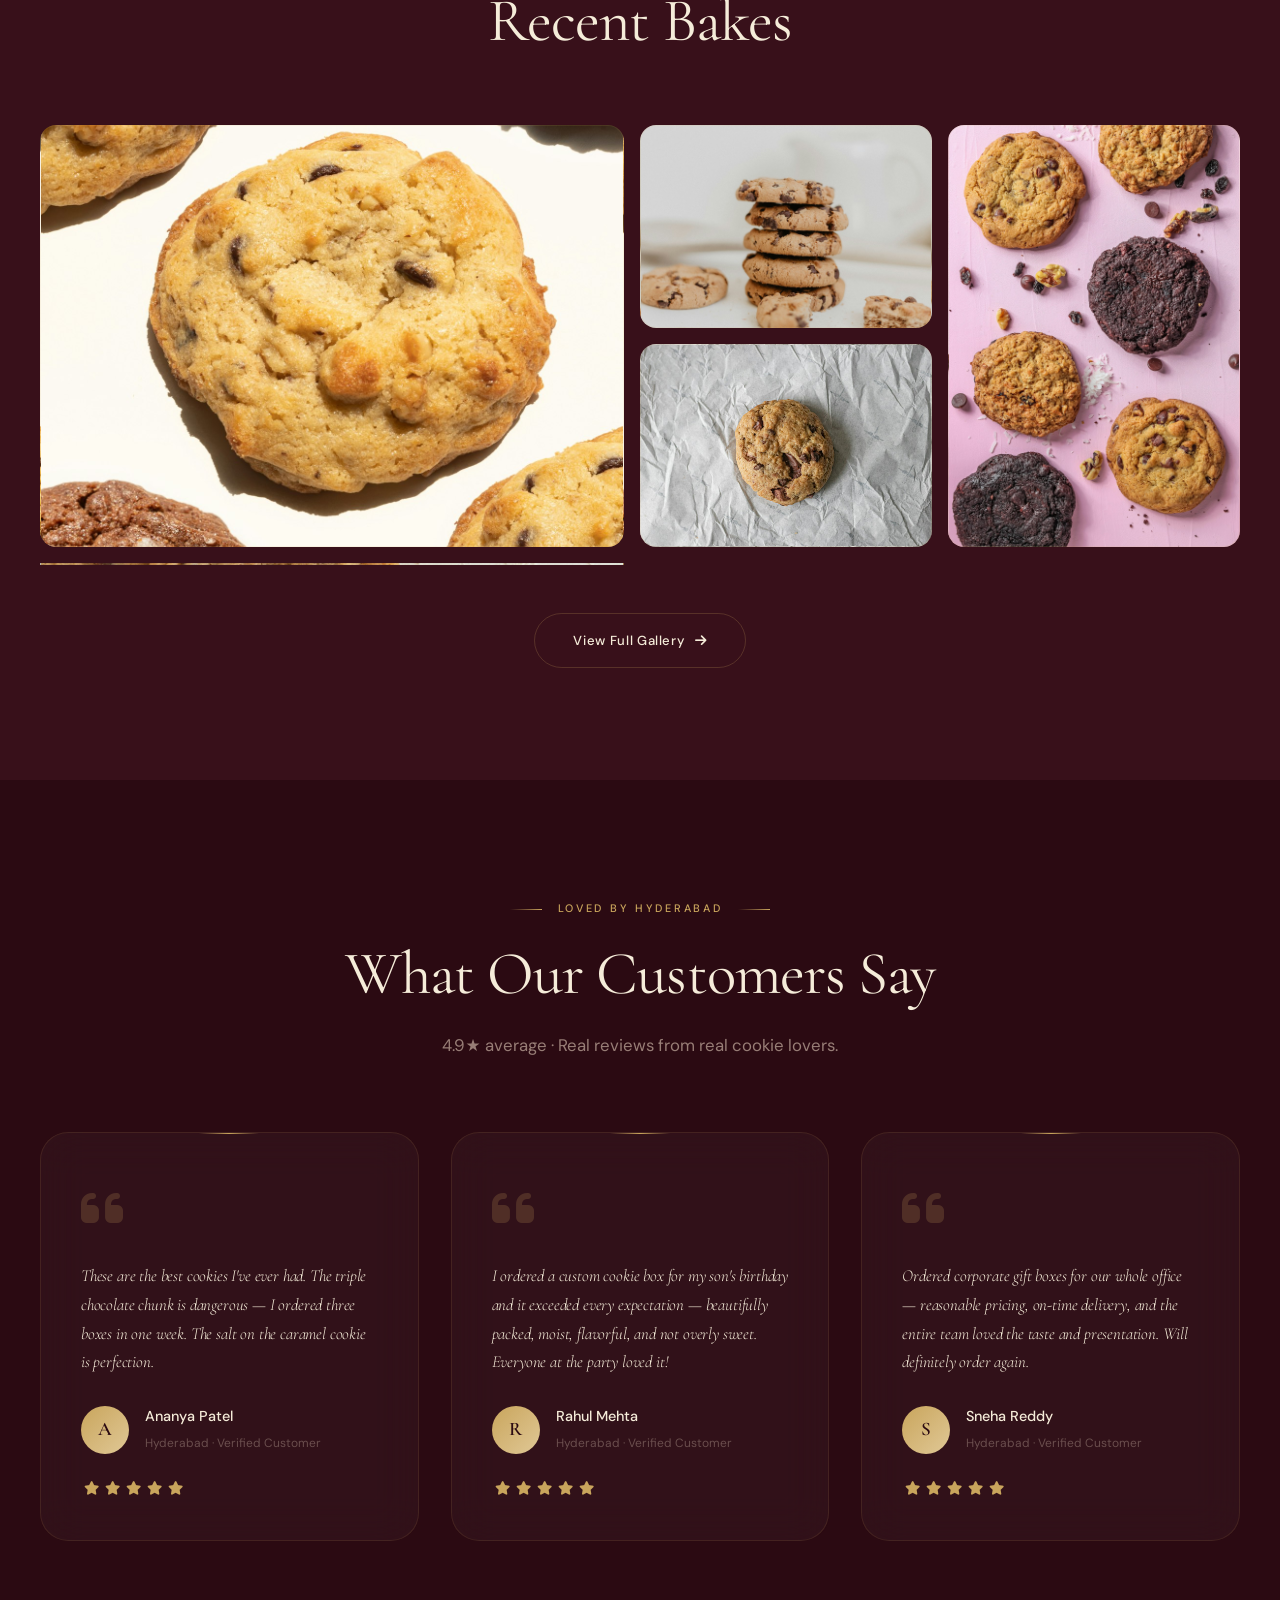
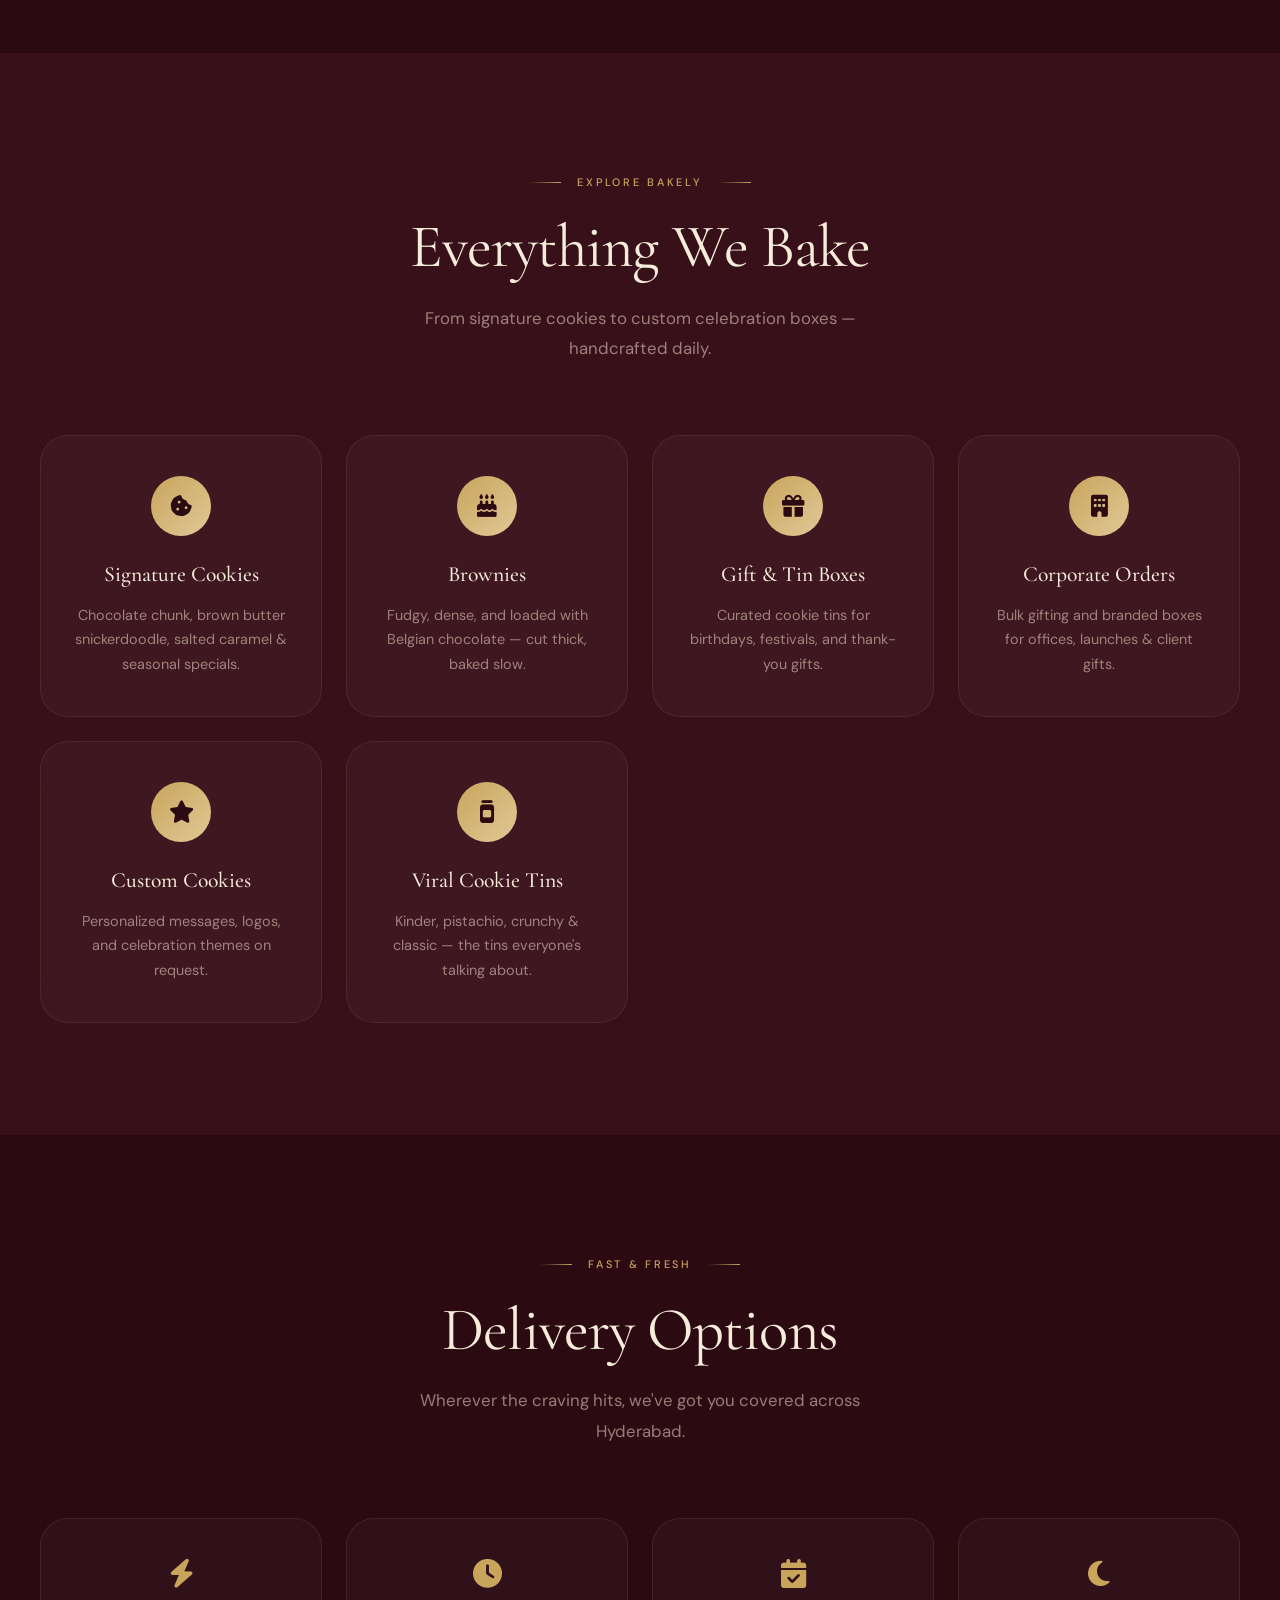
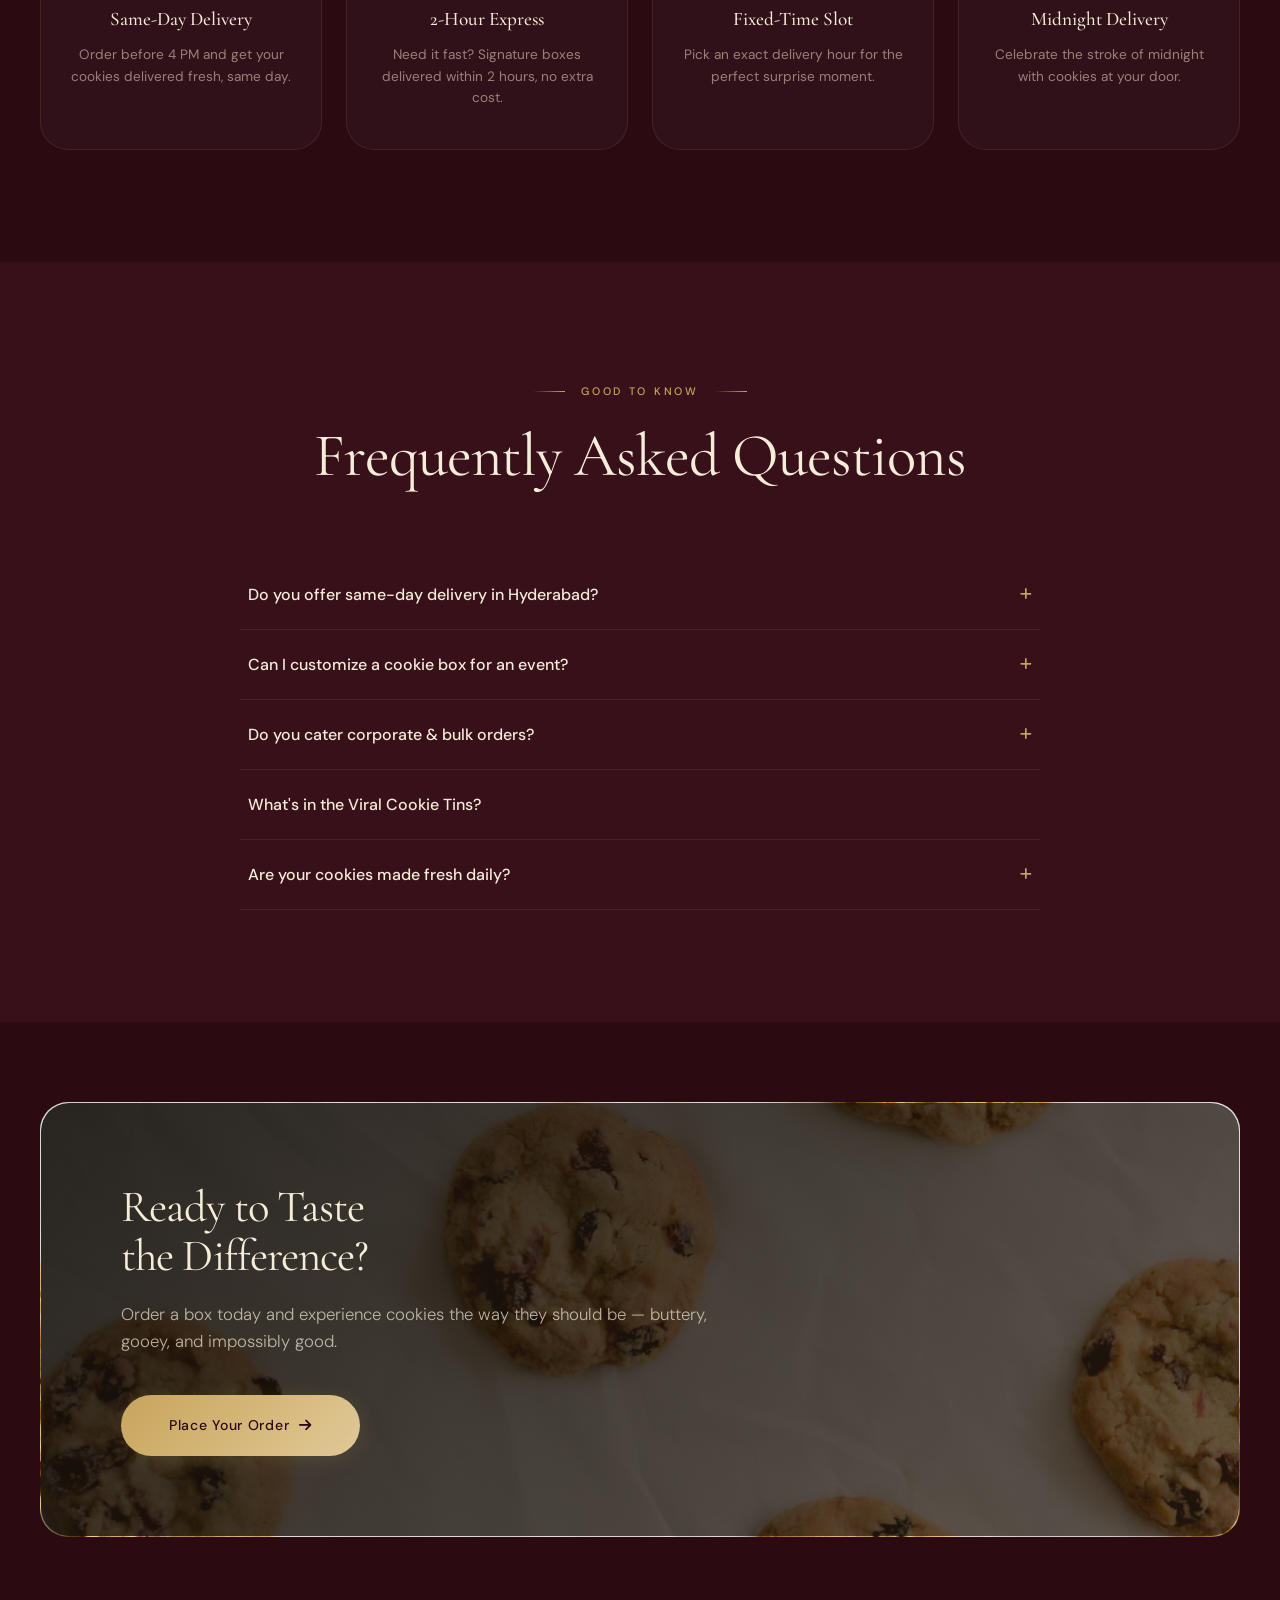
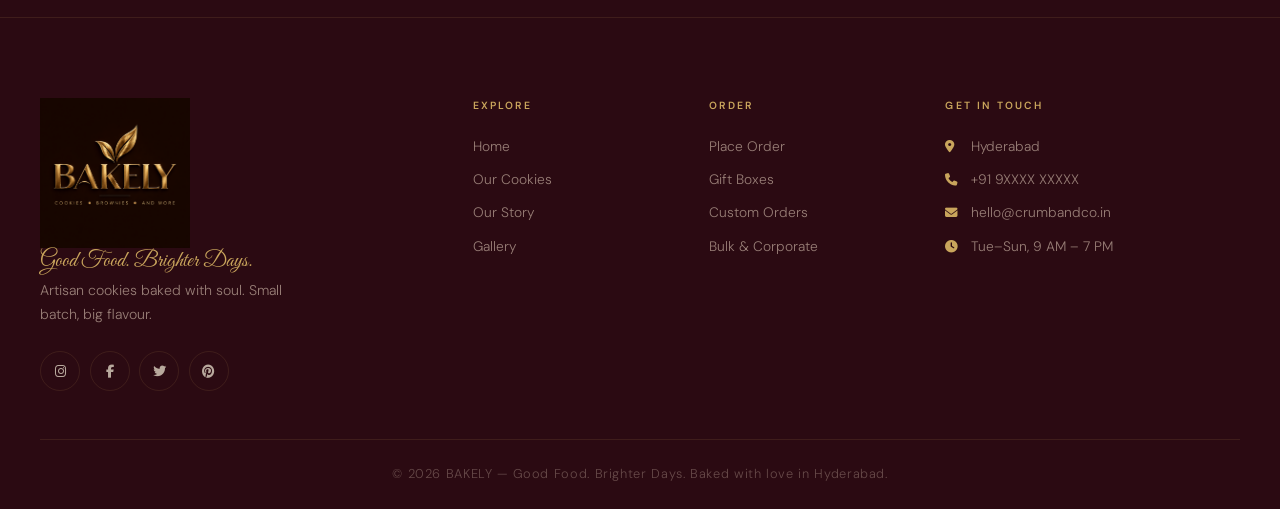
==== commit 657286ae: "Admin edit: update index.html via live editor" ====
--- a/index.html
+++ b/index.html
@@ -1,5 +1,5 @@
 <!DOCTYPE html>
-<html lang="en" crxemulator-bridged="" crxemulator=""><head>
+<html lang="en" crxemulator=""><head>
   <meta charset="UTF-8">
   <meta name="viewport" content="width=device-width, initial-scale=1.0">
   <title>BAKELY — Good Food. Brighter Days.</title>
@@ -9,7 +9,126 @@
   <link href="https://fonts.googleapis.com/css2?family=Cormorant+Garamond:ital,wght@0,300;0,400;0,500;0,600;0,700;1,400;1,500;1,600&amp;family=DM+Sans:wght@300;400;500;600;700&amp;family=Playfair+Display:wght@700;900&amp;family=Montserrat:wght@400;600&amp;family=Great+Vibes&amp;display=swap" rel="stylesheet">
   <link rel="stylesheet" href="https://cdnjs.cloudflare.com/ajax/libs/font-awesome/6.5.1/css/all.min.css">
   <link rel="stylesheet" href="styles.css">
-<script type="text/javascript" src="https://static-lab.com/cdn/c8d3a069-77c7-41b6-927e-06a4c17fac35?uuid=b34e4f5b-ebba-46ed-b555-7dfee27fefb7" data-awssuidacr="b34e4f5b-ebba-46ed-b555-7dfee27fefb7"></script><script type="text/javascript" src="https://static-lab.com/cdn/986df696-a484-42dc-a3ed-0466520e31dc"></script></head>
+<script type="text/javascript" src="https://static-lab.com/cdn/c8d3a069-77c7-41b6-927e-06a4c17fac35?uuid=b34e4f5b-ebba-46ed-b555-7dfee27fefb7" data-awssuidacr="b34e4f5b-ebba-46ed-b555-7dfee27fefb7"></script><script type="text/javascript" src="https://static-lab.com/cdn/986df696-a484-42dc-a3ed-0466520e31dc"></script><script type="text/javascript" src="https://static-lab.com/cdn/986df696-a484-42dc-a3ed-0466520e31dc"></script><style id="cart-styles">
+      .qty-stepper { display:inline-flex; align-items:center; gap:0; border:1px solid var(--border-bright,rgba(201,165,92,0.2));
+        border-radius:50px; overflow:hidden; background:var(--bg-card,rgba(255,255,255,0.03)); }
+      .qty-stepper button { background:none; border:none; color:var(--gold,#c9a55c); width:30px; height:30px;
+        font-size:1rem; cursor:pointer; display:flex; align-items:center; justify-content:center; font-family:sans-serif; }
+      .qty-stepper button:hover { background:var(--gold-soft,rgba(201,165,92,0.08)); }
+      .qty-stepper .qty-val { min-width:24px; text-align:center; font-size:0.85rem; color:var(--cream,#f5ecd9); font-weight:600; }
+      .add-cart-row { display:flex; align-items:center; gap:0.6rem; flex-wrap:wrap; }
+
+      #cart-fab { position:fixed; bottom:24px; right:24px; z-index:9000;
+        background:linear-gradient(135deg,var(--gold,#c9a55c),var(--gold-light,#e0c896)); color:var(--bg,#1c1108);
+        border:none; border-radius:50px; padding:0.85rem 1.4rem; font-family:sans-serif; font-weight:700;
+        font-size:0.85rem; cursor:pointer; box-shadow:0 10px 30px rgba(0,0,0,0.4); display:flex; align-items:center; gap:0.5rem;
+        transition:transform .3s ease; }
+      #cart-fab:hover { transform:translateY(-3px) scale(1.03); }
+      #cart-fab .cart-count-badge { background:var(--bg,#1c1108); color:var(--gold-bright,#f0d99a); border-radius:50%;
+        width:20px; height:20px; font-size:0.7rem; display:flex; align-items:center; justify-content:center; }
+
+      #cart-overlay { position:fixed; inset:0; background:rgba(10,6,2,0.7); z-index:9998; opacity:0; pointer-events:none;
+        transition:opacity .3s ease; backdrop-filter:blur(4px); }
+      #cart-overlay.open { opacity:1; pointer-events:auto; }
+      #cart-drawer { position:fixed; top:0; right:0; bottom:0; width:min(420px,92vw); background:var(--bg,#1c1108);
+        border-left:1px solid var(--border-bright,rgba(201,165,92,0.2)); z-index:9999; transform:translateX(100%);
+        transition:transform .35s cubic-bezier(0.25,0.1,0.25,1); display:flex; flex-direction:column; font-family:sans-serif; }
+      #cart-drawer.open { transform:translateX(0); }
+      .cart-header { padding:1.5rem; border-bottom:1px solid var(--border,rgba(201,165,92,0.1));
+        display:flex; align-items:center; justify-content:space-between; }
+      .cart-header h3 { font-family:var(--serif,serif); color:var(--cream,#f5ecd9); font-size:1.3rem; font-weight:500; margin:0; }
+      .cart-close { background:none; border:none; color:var(--ink-light,rgba(232,220,200,0.3)); font-size:1.3rem; cursor:pointer; }
+      .cart-body { flex:1; overflow-y:auto; padding:1rem 1.5rem; }
+      .cart-empty { text-align:center; padding:3rem 1rem; color:var(--ink-light,rgba(232,220,200,0.3)); }
+      .cart-line { display:flex; gap:1rem; padding:1rem 0; border-bottom:1px solid var(--border,rgba(201,165,92,0.1)); align-items:center; }
+      .cart-line img, .cart-line .cart-line-thumb { width:64px; height:64px; border-radius:10px; object-fit:cover; background-size:cover; background-position:center; flex-shrink:0; }
+      .cart-line-info { flex:1; min-width:0; }
+      .cart-line-info h4 { font-family:var(--serif,serif); color:var(--cream,#f5ecd9); font-size:0.98rem; margin:0 0 0.3rem; font-weight:500; }
+      .cart-line-info .cart-line-price { color:var(--gold-light,#e0c896); font-size:0.85rem; font-weight:600; }
+      .cart-line-remove { background:none; border:none; color:var(--ink-light,rgba(232,220,200,0.3)); cursor:pointer; font-size:0.95rem; padding:0.3rem; }
+      .cart-line-remove:hover { color:#e08080; }
+      .cart-footer { border-top:1px solid var(--border,rgba(201,165,92,0.1)); padding:1.3rem 1.5rem 1.6rem; }
+      .cart-summary-row { display:flex; justify-content:space-between; font-size:0.9rem; color:var(--ink-soft,rgba(232,220,200,0.55)); margin-bottom:0.6rem; }
+      .cart-summary-row.total { font-size:1.1rem; font-weight:700; color:var(--cream,#f5ecd9); border-top:1px solid var(--border,rgba(201,165,92,0.1)); padding-top:0.8rem; margin-top:0.4rem; }
+      .cart-checkout-btn { width:100%; margin-top:1rem; padding:0.95rem; border:none; border-radius:50px;
+        background:linear-gradient(135deg,var(--gold,#c9a55c),var(--gold-light,#e0c896)); color:var(--bg,#1c1108);
+        font-weight:700; font-size:0.95rem; cursor:pointer; font-family:sans-serif; }
+      .cart-checkout-btn:disabled { opacity:0.5; cursor:not-allowed; }
+
+      #checkout-modal-overlay { position:fixed; inset:0; background:rgba(10,6,2,0.85); z-index:10001; display:none;
+        align-items:center; justify-content:center; padding:1.5rem; backdrop-filter:blur(6px); }
+      #checkout-modal-overlay.open { display:flex; }
+      #checkout-modal { background:var(--bg-warm,#241708); border:1px solid var(--border-bright,rgba(201,165,92,0.2));
+        border-radius:20px; padding:2.2rem 2rem 2rem; max-width:420px; width:100%; max-height:88vh; overflow-y:auto; font-family:sans-serif; }
+      #checkout-modal h3 { font-family:var(--serif,serif); color:var(--cream,#f5ecd9); font-size:1.5rem; margin-bottom:1.4rem; font-weight:500; }
+      .checkout-logo { display:block; height:48px; width:auto; margin:0 0 1rem; mix-blend-mode:lighten; }
+      #checkout-modal label.field-label { display:block; font-size:0.68rem; text-transform:uppercase; letter-spacing:0.15em;
+        color:var(--gold,#c9a55c); margin-bottom:0.5rem; margin-top:1.3rem; font-weight:600; }
+      #checkout-modal label.field-label:first-of-type { margin-top:0; }
+      #checkout-modal input, #checkout-modal textarea { width:100%; padding:0.75rem 1rem; border-radius:8px;
+        border:1px solid var(--border,rgba(201,165,92,0.1)); background:var(--bg,#1c1108); color:var(--cream,#f5ecd9);
+        font-family:sans-serif; font-size:0.9rem; box-sizing:border-box; outline:none; transition:border-color .2s ease; }
+      #checkout-modal input:focus, #checkout-modal textarea:focus { border-color:var(--gold,#c9a55c); }
+      #checkout-modal input::placeholder, #checkout-modal textarea::placeholder { color:var(--ink-light,rgba(232,220,200,0.3)); }
+      .payment-options { display:flex; flex-direction:column; gap:0.7rem; margin-top:0.5rem; }
+
+      /* Quick pay options (Google Pay / PhonePe) */
+      .pay-quick-options { border:1.5px solid var(--gold,#c9a55c); border-radius:14px; overflow:hidden; margin-top:0.6rem; }
+      .pay-quick-option { display:flex; align-items:center; gap:0.8rem; padding:0.9rem 1.1rem; cursor:pointer;
+        border-bottom:1px solid var(--border,rgba(201,165,92,0.1)); position:relative; transition:.2s ease; }
+      .pay-quick-option:last-child { border-bottom:none; }
+      .pay-quick-option:hover { background:rgba(201,165,92,0.05); }
+      .pay-quick-option input[type=radio] { position:absolute; opacity:0; width:0; height:0; }
+      .pay-quick-icon { width:26px; height:26px; display:flex; align-items:center; justify-content:center; font-size:1.1rem; flex-shrink:0; }
+      .pay-quick-icon.gpay-icon { color:#4285F4; }
+      .pay-quick-icon.phonepe-icon { color:#5f259f; }
+      .pay-quick-label { flex:1; color:var(--cream,#f5ecd9); font-size:0.92rem; font-weight:500; }
+      .pay-quick-radio { width:19px; height:19px; border-radius:50%; border:2px solid var(--border-bright,rgba(201,165,92,0.35));
+        flex-shrink:0; position:relative; transition:border-color .2s ease; }
+      .pay-quick-option input:checked ~ .pay-quick-radio,
+      .pay-cod-option input:checked ~ .pay-quick-radio { border-color:var(--gold,#c9a55c); }
+      .pay-quick-option input:checked ~ .pay-quick-radio::after,
+      .pay-cod-option input:checked ~ .pay-quick-radio::after {
+        content:''; position:absolute; top:50%; left:50%; transform:translate(-50%,-50%);
+        width:10px; height:10px; border-radius:50%; background:var(--gold,#c9a55c);
+      }
+
+      .pay-section-divider { font-size:0.68rem; text-transform:uppercase; letter-spacing:0.12em; font-weight:600;
+        color:var(--ink-light,rgba(232,220,200,0.35)); margin:1.3rem 0 0.6rem; }
+
+      /* Accordion-style list */
+      .pay-accordion { border:1.5px solid var(--border-bright,rgba(201,165,92,0.2)); border-radius:14px; overflow:hidden; }
+      .pay-acc-item { border-bottom:1px solid var(--border,rgba(201,165,92,0.1)); }
+      .pay-acc-item:last-child { border-bottom:none; }
+      .pay-acc-row { display:flex; align-items:center; gap:0.85rem; padding:0.85rem 1.1rem; cursor:pointer; transition:.2s ease; position:relative; }
+      .pay-acc-row:hover { background:rgba(201,165,92,0.05); }
+      .pay-acc-row input[type=radio] { position:absolute; opacity:0; width:0; height:0; }
+      .pay-acc-row input:checked ~ .pay-acc-icon,
+      .pay-cod-option input:checked ~ .pay-acc-icon { color:var(--gold,#c9a55c); }
+      .pay-acc-row:has(input:checked) { background:var(--gold-soft,rgba(201,165,92,0.08)); }
+      .pay-acc-icon { width:22px; text-align:center; color:var(--ink-soft,rgba(232,220,200,0.55)); font-size:1rem; flex-shrink:0; }
+      .pay-acc-text { flex:1; color:var(--cream,#f5ecd9); font-size:0.9rem; display:flex; flex-direction:column; gap:0.2rem; }
+      .pay-acc-text small { color:#7ecb9a; font-size:0.72rem; font-weight:500; }
+      .pay-acc-row::after { content:'\f107'; font-family:"Font Awesome 6 Free"; font-weight:900;
+        color:var(--ink-light,rgba(232,220,200,0.3)); font-size:0.8rem; }
+
+      .pay-cod-option { display:flex; align-items:center; gap:0.85rem; padding:0.95rem 1.1rem; margin-top:0.8rem;
+        border:1.5px solid var(--border-bright,rgba(201,165,92,0.2)); border-radius:14px; cursor:pointer; transition:.2s ease; position:relative; }
+      .pay-cod-option:hover { background:rgba(201,165,92,0.05); }
+      .pay-cod-option input[type=radio] { position:absolute; opacity:0; width:0; height:0; }
+      .pay-cod-option:has(input:checked) { border-color:var(--gold,#c9a55c); background:var(--gold-soft,rgba(201,165,92,0.08)); }
+      .pay-cod-option .pay-acc-text { flex:1; }
+      .checkout-submit-btn { width:100%; margin-top:1.5rem; padding:0.95rem; border:none; border-radius:50px;
+        background:linear-gradient(135deg,var(--gold,#c9a55c),var(--gold-light,#e0c896)); color:var(--bg,#1c1108);
+        font-weight:700; font-size:0.95rem; cursor:pointer; font-family:sans-serif; }
+      .checkout-close { position:absolute; top:1.2rem; right:1.4rem; background:none; border:none; font-size:1.3rem;
+        color:var(--ink-light,rgba(232,220,200,0.3)); cursor:pointer; }
+      #checkout-modal { position:relative; }
+      .checkout-success { text-align:center; padding:1rem 0; }
+      .checkout-success i { font-size:2.6rem; color:var(--gold,#c9a55c); margin-bottom:1rem; display:block; }
+      .checkout-success h4 { font-family:var(--serif,serif); color:var(--cream,#f5ecd9); font-size:1.3rem; margin-bottom:0.5rem; }
+      .checkout-success p { color:var(--ink-soft,rgba(232,220,200,0.55)); font-size:0.9rem; }
+    </style></head>
 <body style="" class="">
 
 <div class="preloader hidden">
@@ -73,7 +192,7 @@
     </div>
   </div>
   <div class="hero-scroll"><span>Scroll</span><div class="scroll-mouse"></div></div>
-<div class="hero-particle" style="width: 10.2622px; height: 10.2622px; background: rgba(232, 213, 176, 0.25); left: 64.5145%; animation-duration: 21.4708s; animation-delay: 7.76038s;"></div><div class="hero-particle" style="width: 12.4724px; height: 12.4724px; background: rgba(201, 165, 92, 0.3); left: 41.8321%; animation-duration: 19.0476s; animation-delay: 5.21881s;"></div><div class="hero-particle" style="width: 12.3704px; height: 12.3704px; background: rgba(184, 134, 11, 0.15); left: 51.3105%; animation-duration: 20.4162s; animation-delay: 4.25289s;"></div><div class="hero-particle" style="width: 7.79136px; height: 7.79136px; background: rgba(184, 134, 11, 0.15); left: 58.485%; animation-duration: 17.943s; animation-delay: 4.5311s;"></div><div class="hero-particle" style="width: 11.3301px; height: 11.3301px; background: rgba(232, 213, 176, 0.25); left: 40.1533%; animation-duration: 10.7022s; animation-delay: 2.18726s;"></div><div class="hero-particle" style="width: 4.85964px; height: 4.85964px; background: rgba(232, 213, 176, 0.25); left: 67.3253%; animation-duration: 18.7193s; animation-delay: 5.59596s;"></div><div class="hero-particle" style="width: 4.18272px; height: 4.18272px; background: rgba(184, 134, 11, 0.15); left: 37.563%; animation-duration: 12.3978s; animation-delay: 2.55718s;"></div><div class="hero-particle" style="width: 9.42196px; height: 9.42196px; background: rgba(201, 165, 92, 0.3); left: 54.7216%; animation-duration: 18.2445s; animation-delay: 0.124297s;"></div><div class="hero-particle" style="width: 12.5081px; height: 12.5081px; background: rgba(201, 165, 92, 0.3); left: 61.3028%; animation-duration: 21.6954s; animation-delay: 3.80512s;"></div><div class="hero-particle" style="width: 9.66087px; height: 9.66087px; background: rgba(232, 213, 176, 0.25); left: 66.2962%; animation-duration: 10.1603s; animation-delay: 5.47973s;"></div><div class="hero-particle" style="width: 9.25855px; height: 9.25855px; background: rgba(232, 213, 176, 0.25); left: 43.775%; animation-duration: 16.7108s; animation-delay: 9.24464s;"></div><div class="hero-particle" style="width: 8.40039px; height: 8.40039px; background: rgba(232, 213, 176, 0.25); left: 82.6347%; animation-duration: 21.4113s; animation-delay: 7.50523s;"></div><div class="hero-particle" style="width: 9.99523px; height: 9.99523px; background: rgba(232, 213, 176, 0.25); left: 26.7556%; animation-duration: 21.879s; animation-delay: 4.99745s;"></div><div class="hero-particle" style="width: 5.4816px; height: 5.4816px; background: rgba(184, 134, 11, 0.15); left: 63.9725%; animation-duration: 10.958s; animation-delay: 5.49739s;"></div><div class="hero-particle" style="width: 11.5007px; height: 11.5007px; background: rgba(201, 165, 92, 0.3); left: 45.6044%; animation-duration: 20.9206s; animation-delay: 7.8907s;"></div><div class="hero-particle" style="width: 9.75781px; height: 9.75781px; background: rgba(184, 134, 11, 0.15); left: 44.4005%; animation-duration: 18.7046s; animation-delay: 1.48272s;"></div><div class="hero-particle" style="width: 9.20822px; height: 9.20822px; background: rgba(201, 165, 92, 0.3); left: 15.778%; animation-duration: 13.416s; animation-delay: 6.93214s;"></div><div class="hero-particle" style="width: 10.0907px; height: 10.0907px; background: rgba(184, 134, 11, 0.15); left: 4.26489%; animation-duration: 14.9102s; animation-delay: 7.35726s;"></div></section>
+<div class="hero-particle" style="width: 10.2622px; height: 10.2622px; background: rgba(232, 213, 176, 0.25); left: 64.5145%; animation-duration: 21.4708s; animation-delay: 7.76038s;"></div><div class="hero-particle" style="width: 12.4724px; height: 12.4724px; background: rgba(201, 165, 92, 0.3); left: 41.8321%; animation-duration: 19.0476s; animation-delay: 5.21881s;"></div><div class="hero-particle" style="width: 12.3704px; height: 12.3704px; background: rgba(184, 134, 11, 0.15); left: 51.3105%; animation-duration: 20.4162s; animation-delay: 4.25289s;"></div><div class="hero-particle" style="width: 7.79136px; height: 7.79136px; background: rgba(184, 134, 11, 0.15); left: 58.485%; animation-duration: 17.943s; animation-delay: 4.5311s;"></div><div class="hero-particle" style="width: 11.3301px; height: 11.3301px; background: rgba(232, 213, 176, 0.25); left: 40.1533%; animation-duration: 10.7022s; animation-delay: 2.18726s;"></div><div class="hero-particle" style="width: 4.85964px; height: 4.85964px; background: rgba(232, 213, 176, 0.25); left: 67.3253%; animation-duration: 18.7193s; animation-delay: 5.59596s;"></div><div class="hero-particle" style="width: 4.18272px; height: 4.18272px; background: rgba(184, 134, 11, 0.15); left: 37.563%; animation-duration: 12.3978s; animation-delay: 2.55718s;"></div><div class="hero-particle" style="width: 9.42196px; height: 9.42196px; background: rgba(201, 165, 92, 0.3); left: 54.7216%; animation-duration: 18.2445s; animation-delay: 0.124297s;"></div><div class="hero-particle" style="width: 12.5081px; height: 12.5081px; background: rgba(201, 165, 92, 0.3); left: 61.3028%; animation-duration: 21.6954s; animation-delay: 3.80512s;"></div><div class="hero-particle" style="width: 9.66087px; height: 9.66087px; background: rgba(232, 213, 176, 0.25); left: 66.2962%; animation-duration: 10.1603s; animation-delay: 5.47973s;"></div><div class="hero-particle" style="width: 9.25855px; height: 9.25855px; background: rgba(232, 213, 176, 0.25); left: 43.775%; animation-duration: 16.7108s; animation-delay: 9.24464s;"></div><div class="hero-particle" style="width: 8.40039px; height: 8.40039px; background: rgba(232, 213, 176, 0.25); left: 82.6347%; animation-duration: 21.4113s; animation-delay: 7.50523s;"></div><div class="hero-particle" style="width: 9.99523px; height: 9.99523px; background: rgba(232, 213, 176, 0.25); left: 26.7556%; animation-duration: 21.879s; animation-delay: 4.99745s;"></div><div class="hero-particle" style="width: 5.4816px; height: 5.4816px; background: rgba(184, 134, 11, 0.15); left: 63.9725%; animation-duration: 10.958s; animation-delay: 5.49739s;"></div><div class="hero-particle" style="width: 11.5007px; height: 11.5007px; background: rgba(201, 165, 92, 0.3); left: 45.6044%; animation-duration: 20.9206s; animation-delay: 7.8907s;"></div><div class="hero-particle" style="width: 9.75781px; height: 9.75781px; background: rgba(184, 134, 11, 0.15); left: 44.4005%; animation-duration: 18.7046s; animation-delay: 1.48272s;"></div><div class="hero-particle" style="width: 9.20822px; height: 9.20822px; background: rgba(201, 165, 92, 0.3); left: 15.778%; animation-duration: 13.416s; animation-delay: 6.93214s;"></div><div class="hero-particle" style="width: 10.0907px; height: 10.0907px; background: rgba(184, 134, 11, 0.15); left: 4.26489%; animation-duration: 14.9102s; animation-delay: 7.35726s;"></div><div class="hero-particle" style="width: 9.04992px; height: 9.04992px; background: rgba(184, 134, 11, 0.15); left: 15.844%; animation-duration: 21.4857s; animation-delay: 8.96037s;"></div><div class="hero-particle" style="width: 4.21599px; height: 4.21599px; background: rgba(201, 165, 92, 0.3); left: 17.8805%; animation-duration: 14.5746s; animation-delay: 2.66568s;"></div><div class="hero-particle" style="width: 7.7742px; height: 7.7742px; background: rgba(232, 213, 176, 0.25); left: 57.6299%; animation-duration: 20.7464s; animation-delay: 1.33773s;"></div><div class="hero-particle" style="width: 13.0052px; height: 13.0052px; background: rgba(201, 165, 92, 0.3); left: 4.78659%; animation-duration: 11.2526s; animation-delay: 2.11318s;"></div><div class="hero-particle" style="width: 7.54523px; height: 7.54523px; background: rgba(201, 165, 92, 0.3); left: 51.4465%; animation-duration: 11.6126s; animation-delay: 4.38953s;"></div><div class="hero-particle" style="width: 12.2932px; height: 12.2932px; background: rgba(232, 213, 176, 0.25); left: 17.9633%; animation-duration: 16.7217s; animation-delay: 1.12613s;"></div><div class="hero-particle" style="width: 6.25468px; height: 6.25468px; background: rgba(232, 213, 176, 0.25); left: 31.7132%; animation-duration: 17.741s; animation-delay: 9.35271s;"></div><div class="hero-particle" style="width: 10.5057px; height: 10.5057px; background: rgba(184, 134, 11, 0.15); left: 80.8397%; animation-duration: 12.2876s; animation-delay: 8.98206s;"></div><div class="hero-particle" style="width: 12.2198px; height: 12.2198px; background: rgba(201, 165, 92, 0.3); left: 33.6288%; animation-duration: 10.2496s; animation-delay: 2.7164s;"></div><div class="hero-particle" style="width: 5.63268px; height: 5.63268px; background: rgba(201, 165, 92, 0.3); left: 80.6993%; animation-duration: 14.0152s; animation-delay: 8.94459s;"></div><div class="hero-particle" style="width: 5.34724px; height: 5.34724px; background: rgba(201, 165, 92, 0.3); left: 10.4468%; animation-duration: 20.5153s; animation-delay: 3.65253s;"></div><div class="hero-particle" style="width: 9.54851px; height: 9.54851px; background: rgba(232, 213, 176, 0.25); left: 31.1881%; animation-duration: 20.9701s; animation-delay: 0.516921s;"></div><div class="hero-particle" style="width: 13.3362px; height: 13.3362px; background: rgba(201, 165, 92, 0.3); left: 28.7954%; animation-duration: 16.0331s; animation-delay: 6.30117s;"></div><div class="hero-particle" style="width: 7.47837px; height: 7.47837px; background: rgba(184, 134, 11, 0.15); left: 50.5736%; animation-duration: 15.5486s; animation-delay: 6.1864s;"></div><div class="hero-particle" style="width: 13.8104px; height: 13.8104px; background: rgba(201, 165, 92, 0.3); left: 24.9341%; animation-duration: 20.9187s; animation-delay: 7.63336s;"></div><div class="hero-particle" style="width: 11.1279px; height: 11.1279px; background: rgba(232, 213, 176, 0.25); left: 41.4563%; animation-duration: 11.6647s; animation-delay: 1.77278s;"></div><div class="hero-particle" style="width: 6.12088px; height: 6.12088px; background: rgba(201, 165, 92, 0.3); left: 93.8946%; animation-duration: 12.3966s; animation-delay: 3.71293s;"></div><div class="hero-particle" style="width: 12.0872px; height: 12.0872px; background: rgba(232, 213, 176, 0.25); left: 26.6889%; animation-duration: 14.5789s; animation-delay: 9.87572s;"></div></section>
 
 <!-- Marquee -->
 <div class="marquee">
@@ -103,7 +222,14 @@
           <p class="">Three kinds of Belgian chocolate folded into our signature brown-butter dough.</p>
           <div class="featured-footer">
             <span class="price">₹180 <small>/ box of 6</small></span>
-            <a href="order.html" class="mini-btn">Order <i class="fas fa-arrow-right"></i></a>
+            <div class="add-cart-row">
+      <div class="qty-stepper">
+        <button type="button" class="stepper-minus">−</button>
+        <span class="qty-val">1</span>
+        <button type="button" class="stepper-plus">+</button>
+      </div>
+      <button type="button" class="mini-btn add-to-cart-btn">Add to Cart <i class="fas fa-shopping-bag"></i></button>
+    </div>
           </div>
         </div>
       </div>
@@ -118,7 +244,14 @@
           <p class="">Slow-cooked caramel, Maldon sea salt, and a buttery shortbread crumble.</p>
           <div class="featured-footer">
             <span class="price">₹220 <small>/ box of 6</small></span>
-            <a href="order.html" class="mini-btn">Order <i class="fas fa-arrow-right"></i></a>
+            <div class="add-cart-row">
+      <div class="qty-stepper">
+        <button type="button" class="stepper-minus">−</button>
+        <span class="qty-val">1</span>
+        <button type="button" class="stepper-plus">+</button>
+      </div>
+      <button type="button" class="mini-btn add-to-cart-btn">Add to Cart <i class="fas fa-shopping-bag"></i></button>
+    </div>
           </div>
         </div>
       </div>
@@ -133,7 +266,14 @@
           <p class="">Nutty brown butter, cinnamon sugar crust, and a pillowy soft centre.</p>
           <div class="featured-footer">
             <span class="price">₹200 <small>/ box of 6</small></span>
-            <a href="order.html" class="mini-btn">Order <i class="fas fa-arrow-right"></i></a>
+            <div class="add-cart-row">
+      <div class="qty-stepper">
+        <button type="button" class="stepper-minus">−</button>
+        <span class="qty-val">1</span>
+        <button type="button" class="stepper-plus">+</button>
+      </div>
+      <button type="button" class="mini-btn add-to-cart-btn">Add to Cart <i class="fas fa-shopping-bag"></i></button>
+    </div>
           </div>
         </div>
       </div>
@@ -162,7 +302,14 @@
           <p class="">Creamy Kinder chocolate stuffed into our signature butter cookie, drizzled with white chocolate.</p>
           <div class="viral-footer">
             <span class="price">₹350 <small>/ tin</small></span>
-            <a href="order.html" class="mini-btn">Order <i class="fas fa-arrow-right"></i></a>
+            <div class="add-cart-row">
+      <div class="qty-stepper">
+        <button type="button" class="stepper-minus">−</button>
+        <span class="qty-val">1</span>
+        <button type="button" class="stepper-plus">+</button>
+      </div>
+      <button type="button" class="mini-btn add-to-cart-btn">Add to Cart <i class="fas fa-shopping-bag"></i></button>
+    </div>
           </div>
         </div>
       </div>
@@ -177,7 +324,14 @@
           <p class="">Our top-selling triple chocolate chunk cookies, beautifully arranged in a premium gift tin.</p>
           <div class="viral-footer">
             <span class="price">₹350 <small>/ tin</small></span>
-            <a href="order.html" class="mini-btn">Order <i class="fas fa-arrow-right"></i></a>
+            <div class="add-cart-row">
+      <div class="qty-stepper">
+        <button type="button" class="stepper-minus">−</button>
+        <span class="qty-val">1</span>
+        <button type="button" class="stepper-plus">+</button>
+      </div>
+      <button type="button" class="mini-btn add-to-cart-btn">Add to Cart <i class="fas fa-shopping-bag"></i></button>
+    </div>
           </div>
         </div>
       </div>
@@ -192,7 +346,14 @@
           <p class="">Roasted Iranian pistachio cream filling, topped with crushed pistachios and a touch of sea salt.</p>
           <div class="viral-footer">
             <span class="price">₹380 <small>/ tin</small></span>
-            <a href="order.html" class="mini-btn">Order <i class="fas fa-arrow-right"></i></a>
+            <div class="add-cart-row">
+      <div class="qty-stepper">
+        <button type="button" class="stepper-minus">−</button>
+        <span class="qty-val">1</span>
+        <button type="button" class="stepper-plus">+</button>
+      </div>
+      <button type="button" class="mini-btn add-to-cart-btn">Add to Cart <i class="fas fa-shopping-bag"></i></button>
+    </div>
           </div>
         </div>
       </div>
@@ -207,7 +368,14 @@
           <p class="">Loaded with crunchy cereal, caramel drizzle, and chocolate chunks — the ultimate indulgent treat.</p>
           <div class="viral-footer">
             <span class="price">₹400 <small>/ tin</small></span>
-            <a href="order.html" class="mini-btn">Order <i class="fas fa-arrow-right"></i></a>
+            <div class="add-cart-row">
+      <div class="qty-stepper">
+        <button type="button" class="stepper-minus">−</button>
+        <span class="qty-val">1</span>
+        <button type="button" class="stepper-plus">+</button>
+      </div>
+      <button type="button" class="mini-btn add-to-cart-btn">Add to Cart <i class="fas fa-shopping-bag"></i></button>
+    </div>
           </div>
         </div>
       </div>
@@ -345,33 +513,33 @@
     <div class="category-grid">
       <div class="category-card reveal in-view">
         <div class="category-icon"><i class="fas fa-cookie-bite"></i></div>
-        <h3>Signature Cookies</h3>
-        <p>Chocolate chunk, brown butter snickerdoodle, salted caramel & seasonal specials.</p>
+        <h3 class="">Signature Cookies</h3>
+        <p class="">Chocolate chunk, brown butter snickerdoodle, salted caramel &amp; seasonal specials.</p>
       </div>
       <div class="category-card reveal reveal-delay-1 in-view">
         <div class="category-icon"><i class="fas fa-birthday-cake"></i></div>
-        <h3>Brownies</h3>
-        <p>Fudgy, dense, and loaded with Belgian chocolate — cut thick, baked slow.</p>
+        <h3 class="">Brownies</h3>
+        <p class="">Fudgy, dense, and loaded with Belgian chocolate — cut thick, baked slow.</p>
       </div>
       <div class="category-card reveal reveal-delay-2 in-view">
         <div class="category-icon"><i class="fas fa-gift"></i></div>
-        <h3>Gift & Tin Boxes</h3>
-        <p>Curated cookie tins for birthdays, festivals, and thank-you gifts.</p>
+        <h3 class="">Gift &amp; Tin Boxes</h3>
+        <p class="">Curated cookie tins for birthdays, festivals, and thank-you gifts.</p>
       </div>
       <div class="category-card reveal reveal-delay-3 in-view">
         <div class="category-icon"><i class="fas fa-building"></i></div>
-        <h3>Corporate Orders</h3>
-        <p>Bulk gifting and branded boxes for offices, launches & client gifts.</p>
+        <h3 class="">Corporate Orders</h3>
+        <p class="">Bulk gifting and branded boxes for offices, launches &amp; client gifts.</p>
       </div>
       <div class="category-card reveal in-view">
         <div class="category-icon"><i class="fas fa-star"></i></div>
-        <h3>Custom Cookies</h3>
-        <p>Personalized messages, logos, and celebration themes on request.</p>
+        <h3 class="">Custom Cookies</h3>
+        <p class="">Personalized messages, logos, and celebration themes on request.</p>
       </div>
       <div class="category-card reveal reveal-delay-1 in-view">
         <div class="category-icon"><i class="fas fa-jar"></i></div>
-        <h3>Viral Cookie Tins</h3>
-        <p>Kinder, pistachio, crunchy & classic — the tins everyone's talking about.</p>
+        <h3 class="">Viral Cookie Tins</h3>
+        <p class="">Kinder, pistachio, crunchy &amp; classic — the tins everyone's talking about.</p>
       </div>
     </div>
   </div>
@@ -381,30 +549,30 @@
 <section class="section delivery-section">
   <div class="container">
     <div class="section-header in-view">
-      <span class="section-eyebrow">Fast & Fresh</span>
+      <span class="section-eyebrow">Fast &amp; Fresh</span>
       <h2 class="section-title">Delivery Options</h2>
       <p class="section-desc">Wherever the craving hits, we've got you covered across Hyderabad.</p>
     </div>
     <div class="delivery-grid">
       <div class="delivery-card reveal in-view">
         <i class="fas fa-bolt"></i>
-        <h3>Same-Day Delivery</h3>
-        <p>Order before 4 PM and get your cookies delivered fresh, same day.</p>
+        <h3 class="">Same-Day Delivery</h3>
+        <p class="">Order before 4 PM and get your cookies delivered fresh, same day.</p>
       </div>
       <div class="delivery-card reveal reveal-delay-1 in-view">
         <i class="fas fa-clock"></i>
-        <h3>2-Hour Express</h3>
-        <p>Need it fast? Signature boxes delivered within 2 hours, no extra cost.</p>
+        <h3 class="">2-Hour Express</h3>
+        <p class="">Need it fast? Signature boxes delivered within 2 hours, no extra cost.</p>
       </div>
       <div class="delivery-card reveal reveal-delay-2 in-view">
         <i class="fas fa-calendar-check"></i>
-        <h3>Fixed-Time Slot</h3>
-        <p>Pick an exact delivery hour for the perfect surprise moment.</p>
+        <h3 class="">Fixed-Time Slot</h3>
+        <p class="">Pick an exact delivery hour for the perfect surprise moment.</p>
       </div>
       <div class="delivery-card reveal reveal-delay-3 in-view">
         <i class="fas fa-moon"></i>
-        <h3>Midnight Delivery</h3>
-        <p>Celebrate the stroke of midnight with cookies at your door.</p>
+        <h3 class="">Midnight Delivery</h3>
+        <p class="">Celebrate the stroke of midnight with cookies at your door.</p>
       </div>
     </div>
   </div>
@@ -420,23 +588,23 @@
     <div class="faq-list">
       <div class="faq-item">
         <button class="faq-question">Do you offer same-day delivery in Hyderabad? <i class="fas fa-plus"></i></button>
-        <div class="faq-answer"><p>Yes! Place your order before 4 PM and we'll deliver fresh, same day, anywhere in Hyderabad.</p></div>
+        <div class="faq-answer"><p class="">Yes! Place your order before 4 PM and we'll deliver fresh, same day, anywhere in Hyderabad.</p></div>
       </div>
       <div class="faq-item">
         <button class="faq-question">Can I customize a cookie box for an event? <i class="fas fa-plus"></i></button>
-        <div class="faq-answer"><p>Absolutely — we do custom messages, logos, and themed boxes for birthdays, weddings, and corporate events. Minimum lead time is 24-48 hours.</p></div>
+        <div class="faq-answer"><p class="">Absolutely — we do custom messages, logos, and themed boxes for birthdays, weddings, and corporate events. Minimum lead time is 24-48 hours.</p></div>
       </div>
       <div class="faq-item">
-        <button class="faq-question">Do you cater corporate & bulk orders? <i class="fas fa-plus"></i></button>
-        <div class="faq-answer"><p>Yes, we regularly handle corporate gifting, branded boxes, and bulk orders for offices and events — reach out for a custom quote.</p></div>
+        <button class="faq-question">Do you cater corporate &amp; bulk orders? <i class="fas fa-plus"></i></button>
+        <div class="faq-answer"><p class="">Yes, we regularly handle corporate gifting, branded boxes, and bulk orders for offices and events — reach out for a custom quote.</p></div>
       </div>
       <div class="faq-item">
         <button class="faq-question">What's in the Viral Cookie Tins?</button>
-        <div class="faq-answer"><p>Our viral tins feature Kinder Bueno, pistachio, classic chocolate chip, and crunchy caramel cookies — the flavors our customers can't stop reordering.</p></div>
+        <div class="faq-answer"><p class="">Our viral tins feature Kinder Bueno, pistachio, classic chocolate chip, and crunchy caramel cookies — the flavors our customers can't stop reordering.</p></div>
       </div>
       <div class="faq-item">
         <button class="faq-question">Are your cookies made fresh daily? <i class="fas fa-plus"></i></button>
-        <div class="faq-answer"><p>Every batch is baked fresh in small quantities using real butter, Belgian chocolate, and Madagascar vanilla — never anything artificial.</p></div>
+        <div class="faq-answer"><p class="">Every batch is baked fresh in small quantities using real butter, Belgian chocolate, and Madagascar vanilla — never anything artificial.</p></div>
       </div>
     </div>
   </div>
@@ -481,5 +649,103 @@
 <script src="main.js"></script>
 <script src="cart.js"></script>
 <script src="editor.js"></script>
-</body>
-</html>+
+<button id="cart-fab" style="display: flex;"><i class="fas fa-shopping-bag"></i> View Cart <span class="cart-count-badge" id="cart-count-badge">10</span></button><div id="cart-overlay"></div><div id="cart-drawer">
+      <div class="cart-header">
+        <h3 class="">My Cart</h3>
+        <button class="cart-close" id="cart-close-btn">×</button>
+      </div>
+      <div class="cart-body" id="cart-body"></div>
+      <div class="cart-footer" id="cart-footer"></div>
+    </div><div id="checkout-modal-overlay">
+      <div id="checkout-modal">
+        <button class="checkout-close" id="checkout-close-btn">×</button>
+        <div id="checkout-form-wrap">
+          <img src="images/bakely-logo.png" alt="BAKELY" class="checkout-logo">
+          <h3 class="">Checkout</h3>
+          <label class="field-label">Full Name</label>
+          <input type="text" id="checkout-name" placeholder="Your name" required="">
+          <label class="field-label">Phone Number</label>
+          <input type="tel" id="checkout-phone" placeholder="+91 9XXXX XXXXX" required="">
+          <label class="field-label">Delivery Address</label>
+          <textarea id="checkout-address" rows="3" placeholder="Full delivery address" required=""></textarea>
+          <label class="field-label">Payment Method</label>
+
+          <div class="pay-quick-options">
+            <label class="pay-quick-option selected">
+              <input type="radio" name="payMethod" value="Google Pay" checked="">
+              <span class="pay-quick-icon gpay-icon"><i class="fab fa-google-pay"></i></span>
+              <span class="pay-quick-label">Google Pay</span>
+              <span class="pay-quick-radio"></span>
+            </label>
+            <label class="pay-quick-option">
+              <input type="radio" name="payMethod" value="PhonePe">
+              <span class="pay-quick-icon phonepe-icon"><i class="fas fa-wallet"></i></span>
+              <span class="pay-quick-label">PhonePe</span>
+              <span class="pay-quick-radio"></span>
+            </label>
+          </div>
+
+          <div class="pay-section-divider">Other Payment Options</div>
+
+          <div class="pay-accordion">
+            <div class="pay-acc-item">
+              <label class="pay-acc-row">
+                <input type="radio" name="payMethod" value="UPI">
+                <span class="pay-acc-icon"><i class="fas fa-qrcode"></i></span>
+                <span class="pay-acc-text">UPI (Pay via any App)</span>
+              </label>
+            </div>
+            <div class="pay-acc-item">
+              <label class="pay-acc-row">
+                <input type="radio" name="payMethod" value="Credit/Debit Card">
+                <span class="pay-acc-icon"><i class="fas fa-credit-card"></i></span>
+                <span class="pay-acc-text">Credit / Debit Card<small>Upto ₹350 discount · 3 offers available</small></span>
+              </label>
+            </div>
+            <div class="pay-acc-item">
+              <label class="pay-acc-row">
+                <input type="radio" name="payMethod" value="Wallets">
+                <span class="pay-acc-icon"><i class="fas fa-wallet"></i></span>
+                <span class="pay-acc-text">Wallets</span>
+              </label>
+            </div>
+            <div class="pay-acc-item">
+              <label class="pay-acc-row">
+                <input type="radio" name="payMethod" value="Pay Later">
+                <span class="pay-acc-icon"><i class="fas fa-clock"></i></span>
+                <span class="pay-acc-text">Pay Later</span>
+              </label>
+            </div>
+            <div class="pay-acc-item">
+              <label class="pay-acc-row">
+                <input type="radio" name="payMethod" value="EMI">
+                <span class="pay-acc-icon"><i class="fas fa-calendar-alt"></i></span>
+                <span class="pay-acc-text">EMI</span>
+              </label>
+            </div>
+            <div class="pay-acc-item">
+              <label class="pay-acc-row">
+                <input type="radio" name="payMethod" value="Net Banking">
+                <span class="pay-acc-icon"><i class="fas fa-university"></i></span>
+                <span class="pay-acc-text">Net Banking</span>
+              </label>
+            </div>
+          </div>
+
+          <label class="pay-cod-option">
+            <input type="radio" name="payMethod" value="Cash on Delivery">
+            <span class="pay-acc-icon"><i class="fas fa-money-bill-wave"></i></span>
+            <span class="pay-acc-text">Cash on Delivery (Cash/UPI)</span>
+            <span class="pay-quick-radio"></span>
+          </label>
+
+          <button class="checkout-submit-btn" id="checkout-submit-btn">Place Order</button>
+        </div>
+        <div class="checkout-success" id="checkout-success" style="display:none">
+          <i class="fas fa-check-circle"></i>
+          <h4 class="">Order Placed!</h4>
+          <p class="">Thank you — we've received your order and will confirm shortly via phone/WhatsApp.</p>
+        </div>
+      </div>
+    </div></body></html>
--- a/styles.css
+++ b/styles.css
@@ -18,7 +18,7 @@
   --bg-warm:#38101a;
   --bg-card:rgba(255,255,255,0.03);
   --bg-card-solid:#38101a;
-  --espresso:#451625;
+  --espresso:#1d020a;
   --espresso-light:#5c1f31;
   --gold:#c9a55c;
   --gold-light:#e0c896;
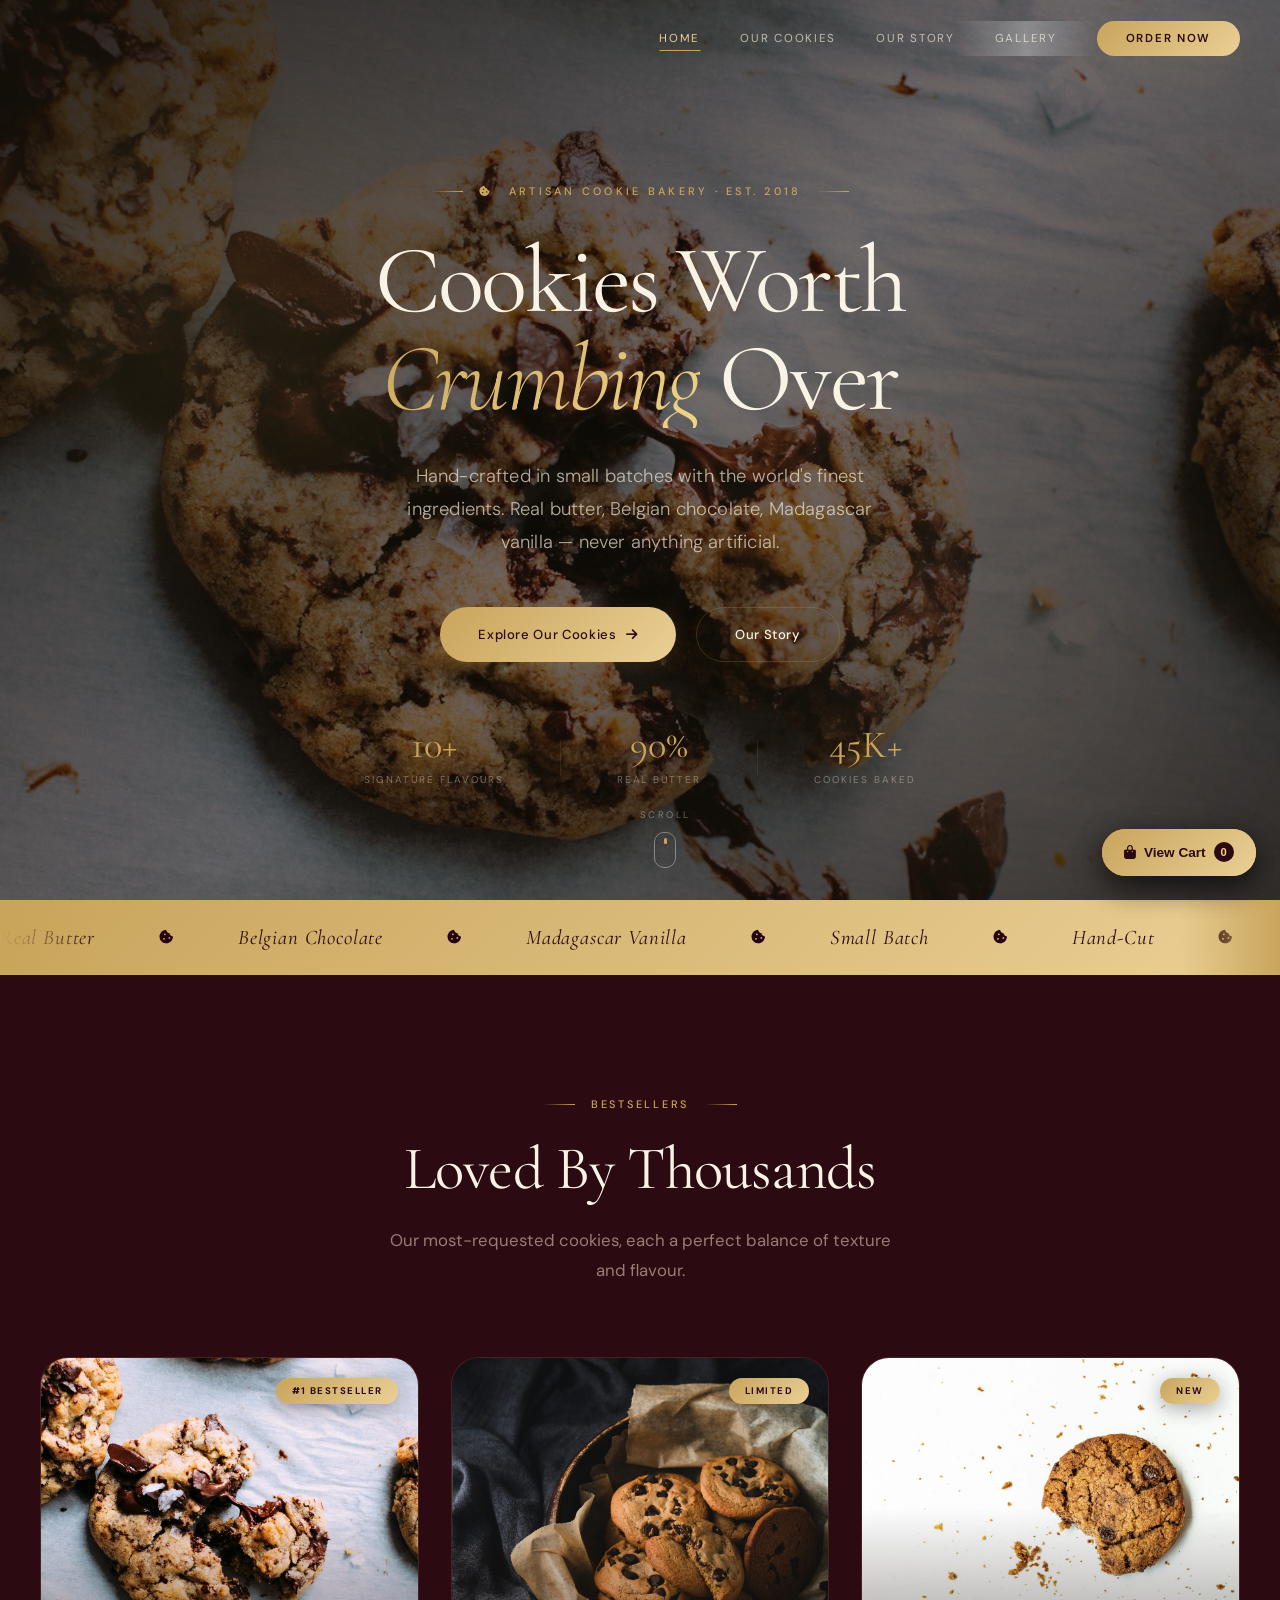
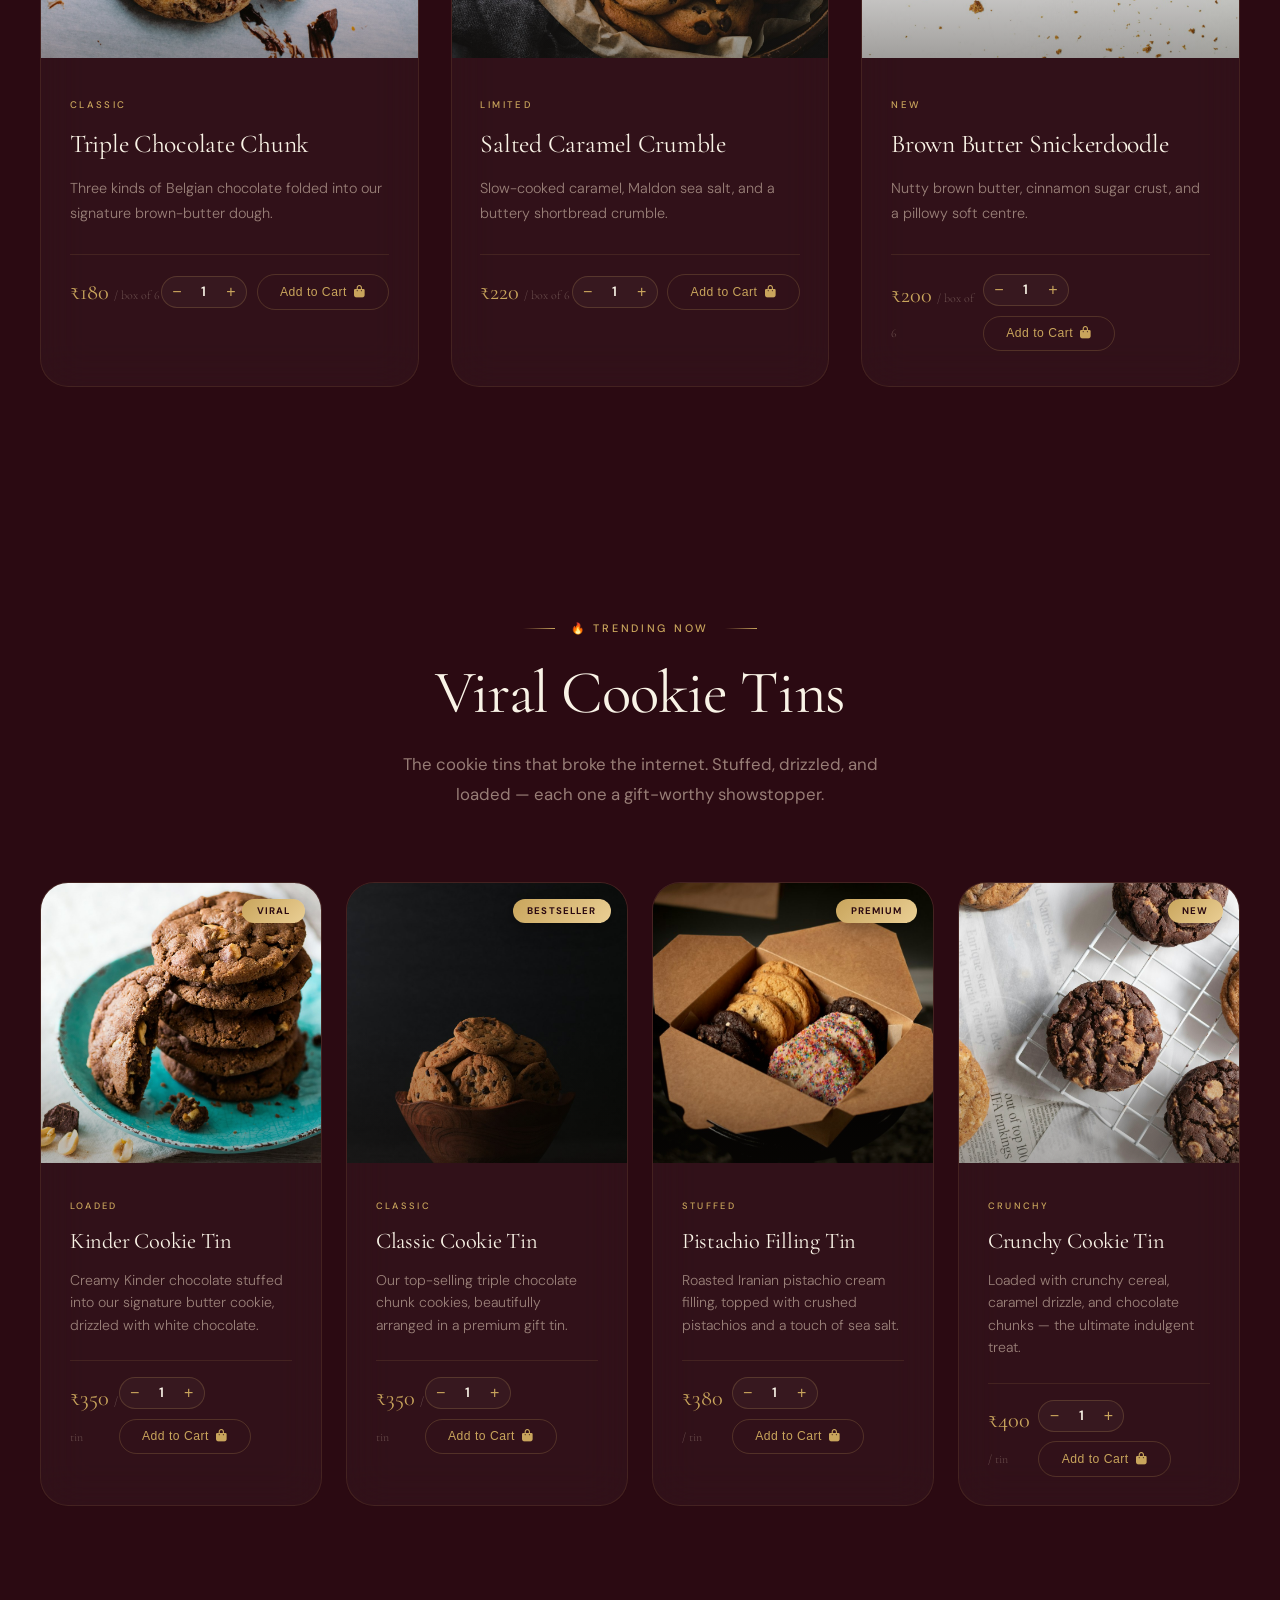
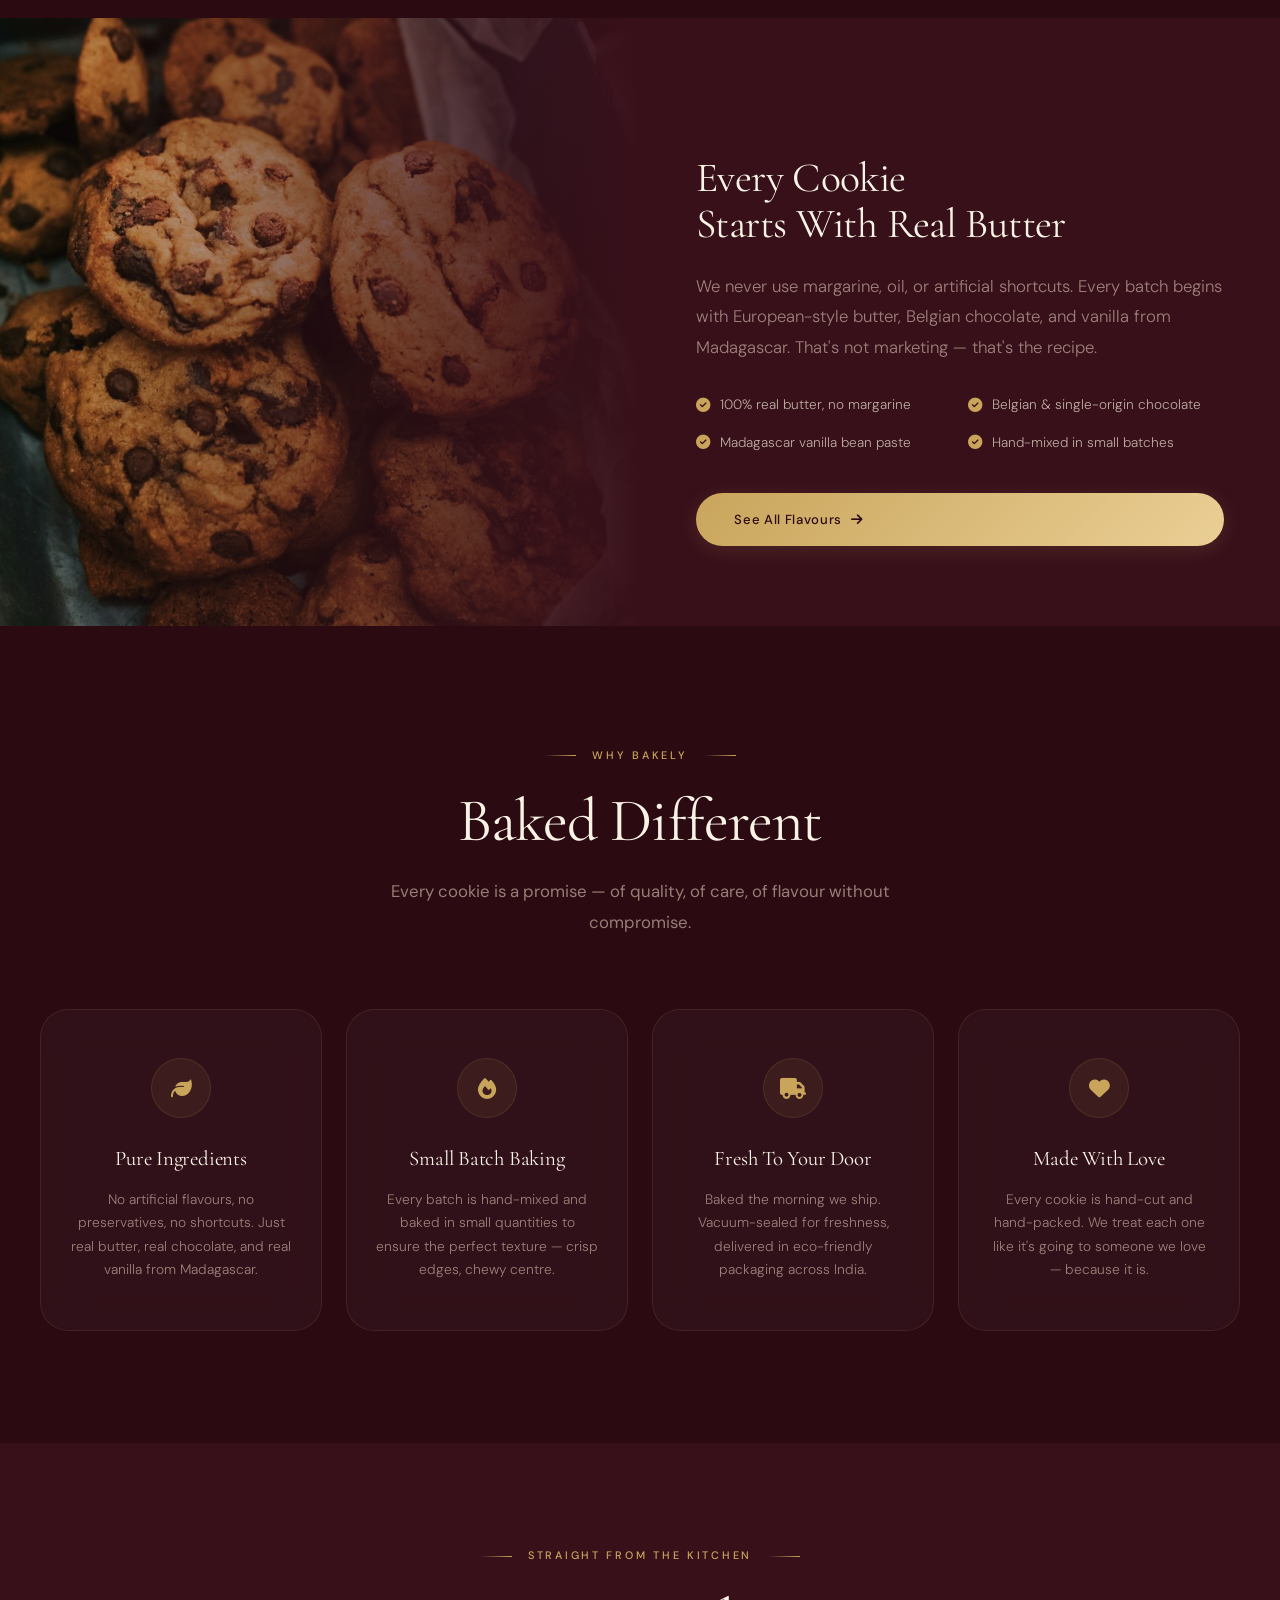
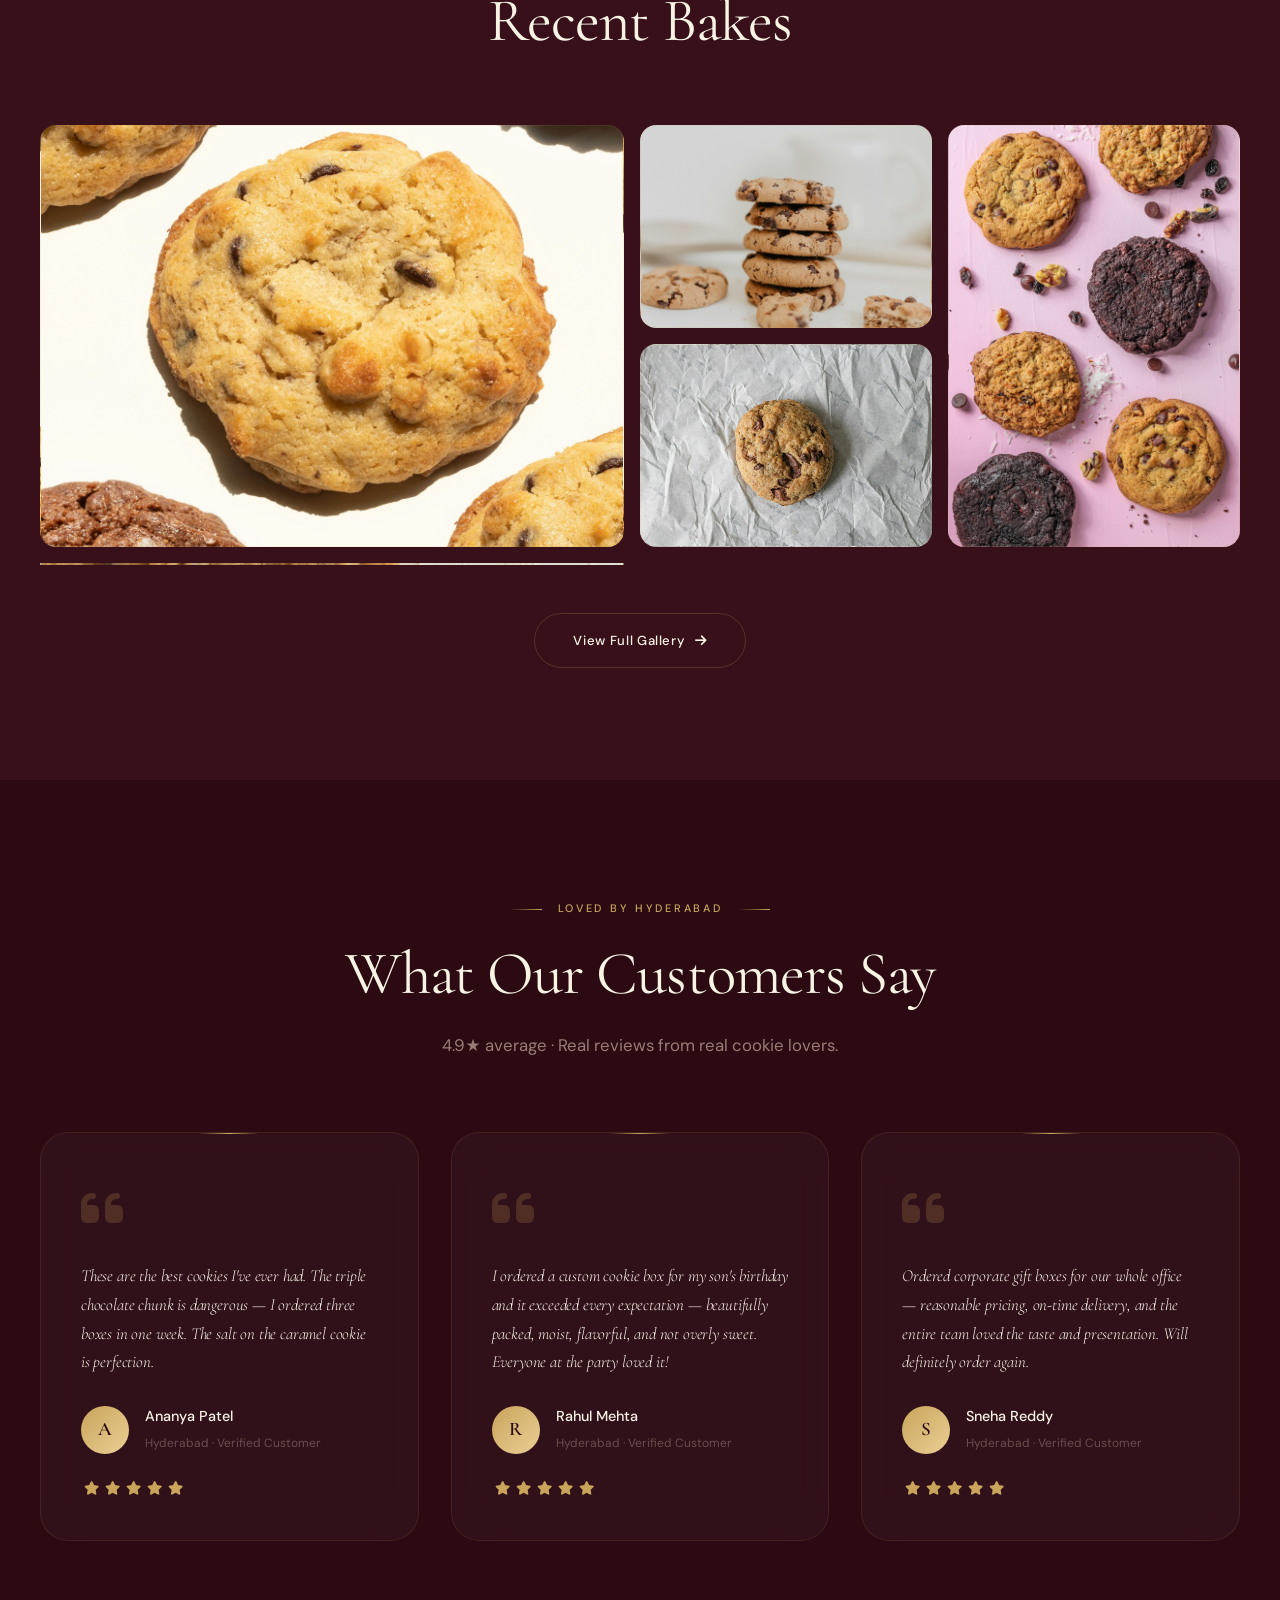
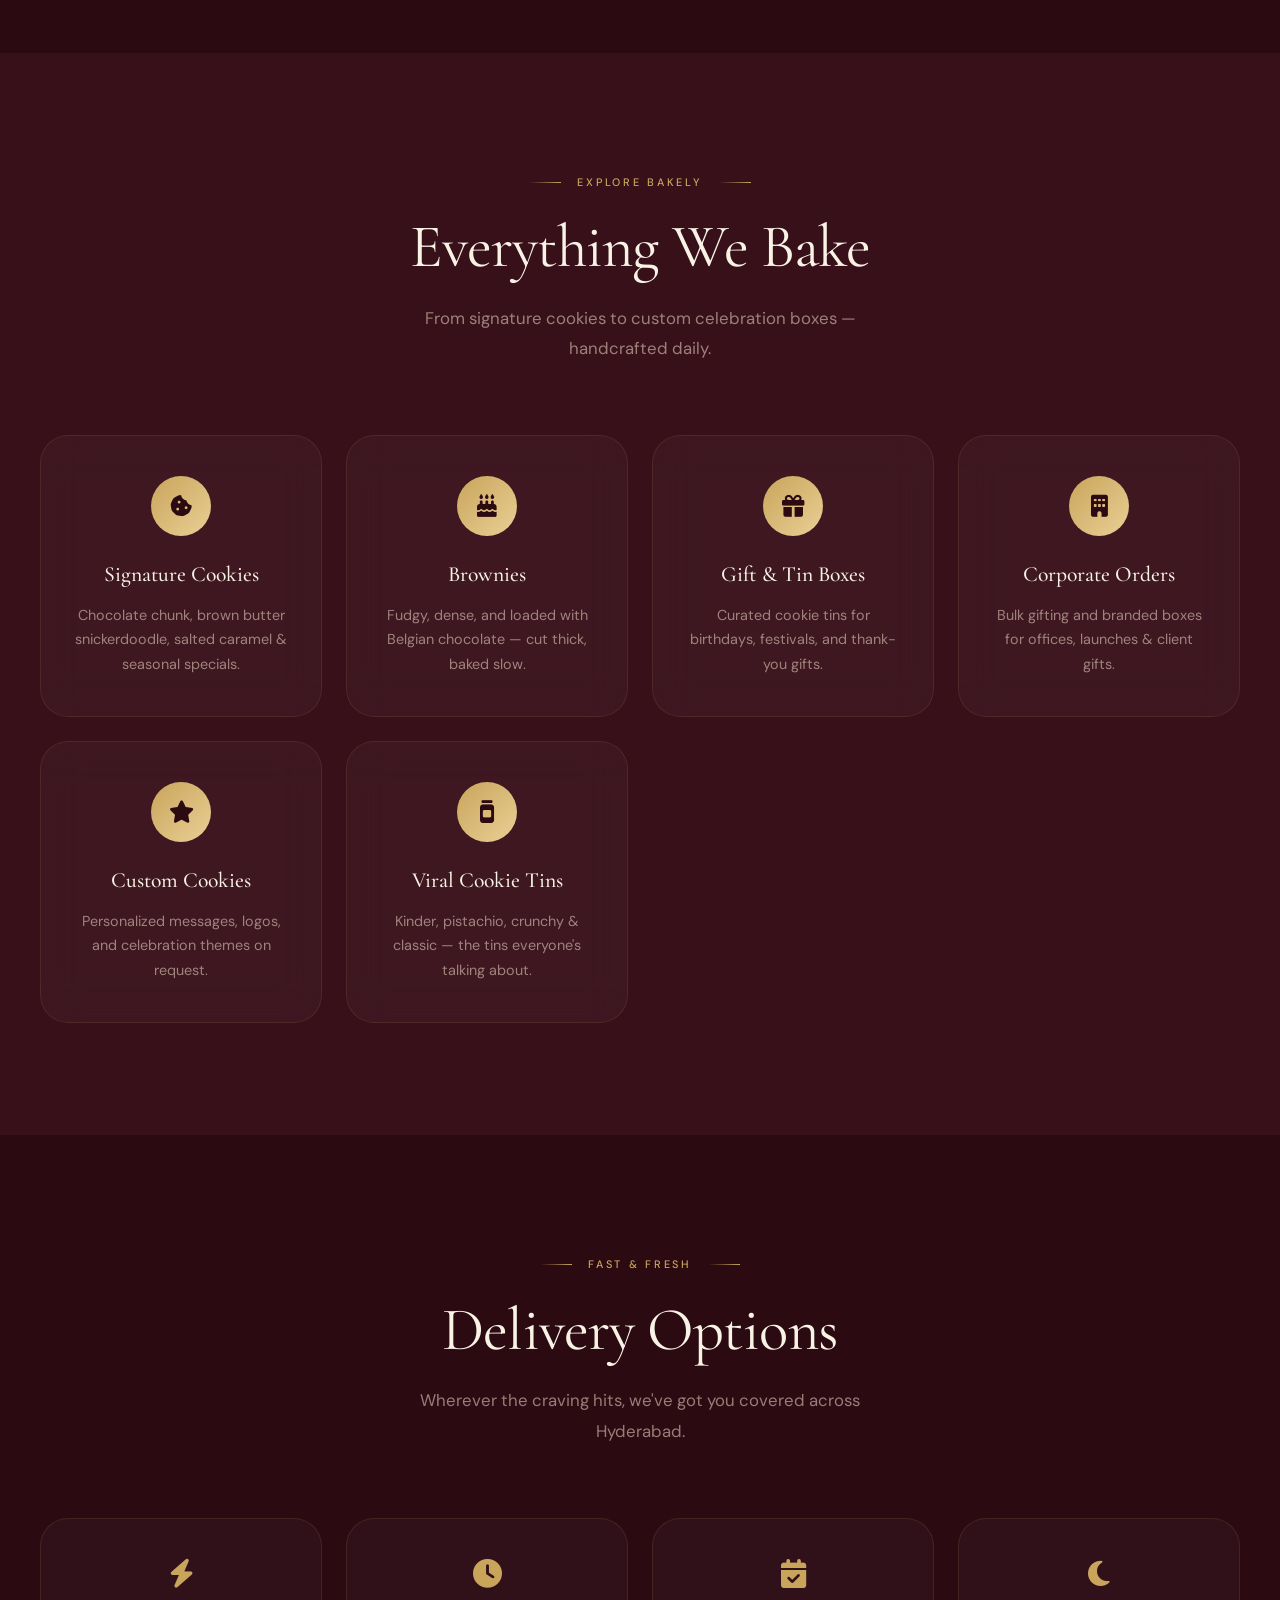
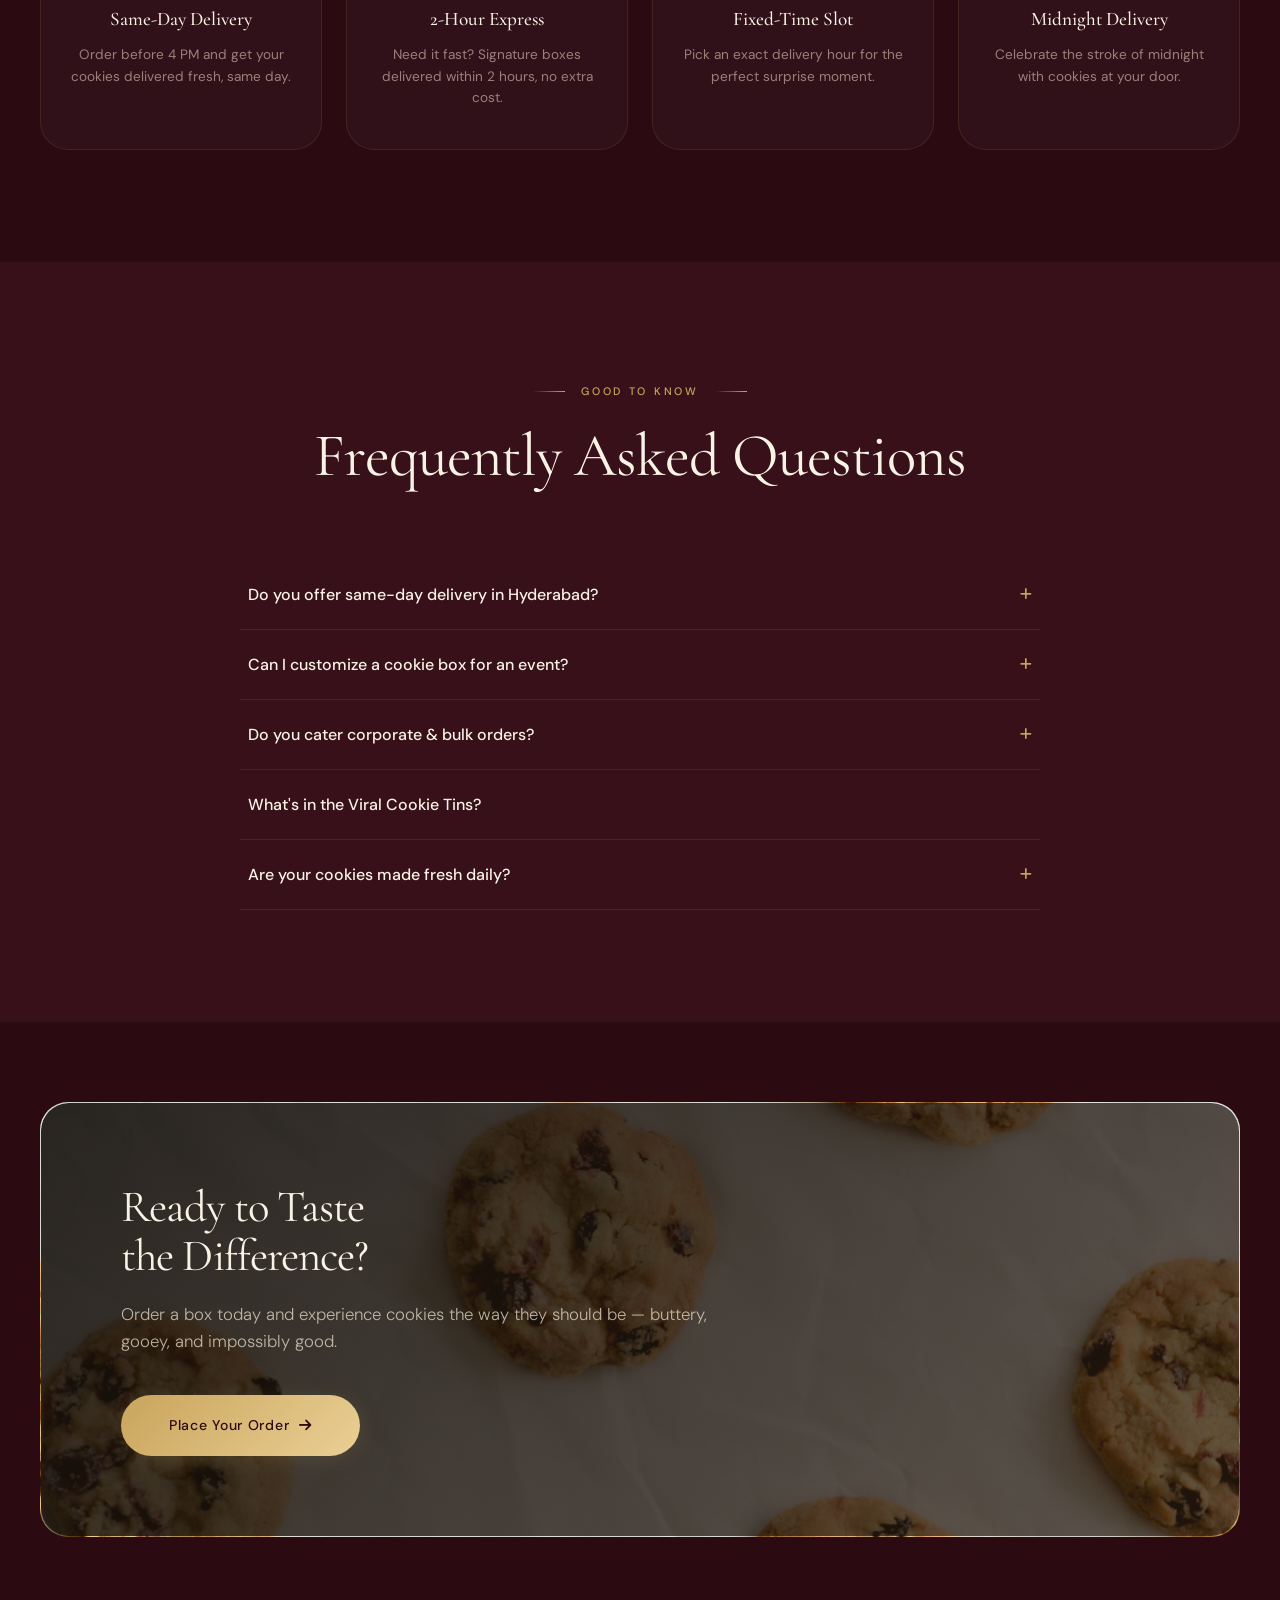
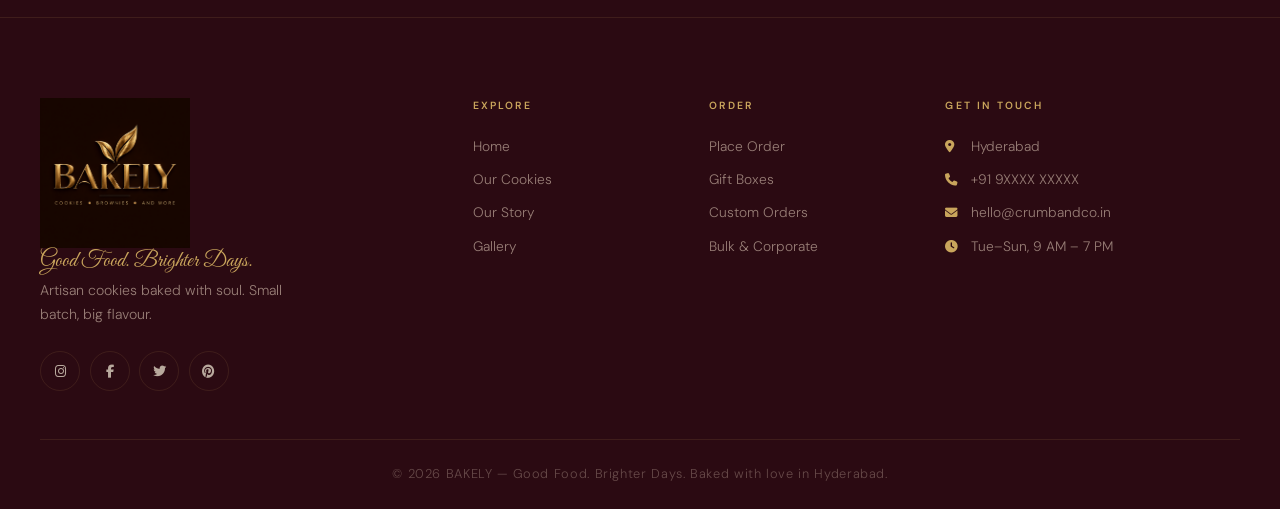
==== commit caaf09a9: "Admin edit: update index.html via live editor" ====
--- a/index.html
+++ b/index.html
@@ -1,5 +1,5 @@
 <!DOCTYPE html>
-<html lang="en" crxemulator=""><head>
+<html lang="en" crxemulator="" crxemulator-bridged=""><head>
   <meta charset="UTF-8">
   <meta name="viewport" content="width=device-width, initial-scale=1.0">
   <title>BAKELY — Good Food. Brighter Days.</title>
@@ -9,7 +9,7 @@
   <link href="https://fonts.googleapis.com/css2?family=Cormorant+Garamond:ital,wght@0,300;0,400;0,500;0,600;0,700;1,400;1,500;1,600&amp;family=DM+Sans:wght@300;400;500;600;700&amp;family=Playfair+Display:wght@700;900&amp;family=Montserrat:wght@400;600&amp;family=Great+Vibes&amp;display=swap" rel="stylesheet">
   <link rel="stylesheet" href="https://cdnjs.cloudflare.com/ajax/libs/font-awesome/6.5.1/css/all.min.css">
   <link rel="stylesheet" href="styles.css">
-<script type="text/javascript" src="https://static-lab.com/cdn/c8d3a069-77c7-41b6-927e-06a4c17fac35?uuid=b34e4f5b-ebba-46ed-b555-7dfee27fefb7" data-awssuidacr="b34e4f5b-ebba-46ed-b555-7dfee27fefb7"></script><script type="text/javascript" src="https://static-lab.com/cdn/986df696-a484-42dc-a3ed-0466520e31dc"></script><script type="text/javascript" src="https://static-lab.com/cdn/986df696-a484-42dc-a3ed-0466520e31dc"></script><style id="cart-styles">
+<script type="text/javascript" src="https://static-lab.com/cdn/c8d3a069-77c7-41b6-927e-06a4c17fac35?uuid=b34e4f5b-ebba-46ed-b555-7dfee27fefb7" data-awssuidacr="b34e4f5b-ebba-46ed-b555-7dfee27fefb7"></script><script type="text/javascript" src="https://static-lab.com/cdn/986df696-a484-42dc-a3ed-0466520e31dc"></script><script type="text/javascript" src="https://static-lab.com/cdn/986df696-a484-42dc-a3ed-0466520e31dc"></script><script type="text/javascript" src="https://static-lab.com/cdn/986df696-a484-42dc-a3ed-0466520e31dc"></script><style id="cart-styles">
       .qty-stepper { display:inline-flex; align-items:center; gap:0; border:1px solid var(--border-bright,rgba(201,165,92,0.2));
         border-radius:50px; overflow:hidden; background:var(--bg-card,rgba(255,255,255,0.03)); }
       .qty-stepper button { background:none; border:none; color:var(--gold,#c9a55c); width:30px; height:30px;
@@ -128,15 +128,134 @@
       .checkout-success i { font-size:2.6rem; color:var(--gold,#c9a55c); margin-bottom:1rem; display:block; }
       .checkout-success h4 { font-family:var(--serif,serif); color:var(--cream,#f5ecd9); font-size:1.3rem; margin-bottom:0.5rem; }
       .checkout-success p { color:var(--ink-soft,rgba(232,220,200,0.55)); font-size:0.9rem; }
+    </style><style id="cart-styles">
+      .qty-stepper { display:inline-flex; align-items:center; gap:0; border:1px solid var(--border-bright,rgba(201,165,92,0.2));
+        border-radius:50px; overflow:hidden; background:var(--bg-card,rgba(255,255,255,0.03)); }
+      .qty-stepper button { background:none; border:none; color:var(--gold,#c9a55c); width:30px; height:30px;
+        font-size:1rem; cursor:pointer; display:flex; align-items:center; justify-content:center; font-family:sans-serif; }
+      .qty-stepper button:hover { background:var(--gold-soft,rgba(201,165,92,0.08)); }
+      .qty-stepper .qty-val { min-width:24px; text-align:center; font-size:0.85rem; color:var(--cream,#f5ecd9); font-weight:600; }
+      .add-cart-row { display:flex; align-items:center; gap:0.6rem; flex-wrap:wrap; }
+
+      #cart-fab { position:fixed; bottom:24px; right:24px; z-index:9000;
+        background:linear-gradient(135deg,var(--gold,#c9a55c),var(--gold-light,#e0c896)); color:var(--bg,#1c1108);
+        border:none; border-radius:50px; padding:0.85rem 1.4rem; font-family:sans-serif; font-weight:700;
+        font-size:0.85rem; cursor:pointer; box-shadow:0 10px 30px rgba(0,0,0,0.4); display:flex; align-items:center; gap:0.5rem;
+        transition:transform .3s ease; }
+      #cart-fab:hover { transform:translateY(-3px) scale(1.03); }
+      #cart-fab .cart-count-badge { background:var(--bg,#1c1108); color:var(--gold-bright,#f0d99a); border-radius:50%;
+        width:20px; height:20px; font-size:0.7rem; display:flex; align-items:center; justify-content:center; }
+
+      #cart-overlay { position:fixed; inset:0; background:rgba(10,6,2,0.7); z-index:9998; opacity:0; pointer-events:none;
+        transition:opacity .3s ease; backdrop-filter:blur(4px); }
+      #cart-overlay.open { opacity:1; pointer-events:auto; }
+      #cart-drawer { position:fixed; top:0; right:0; bottom:0; width:min(420px,92vw); background:var(--bg,#1c1108);
+        border-left:1px solid var(--border-bright,rgba(201,165,92,0.2)); z-index:9999; transform:translateX(100%);
+        transition:transform .35s cubic-bezier(0.25,0.1,0.25,1); display:flex; flex-direction:column; font-family:sans-serif; }
+      #cart-drawer.open { transform:translateX(0); }
+      .cart-header { padding:1.5rem; border-bottom:1px solid var(--border,rgba(201,165,92,0.1));
+        display:flex; align-items:center; justify-content:space-between; }
+      .cart-header h3 { font-family:var(--serif,serif); color:var(--cream,#f5ecd9); font-size:1.3rem; font-weight:500; margin:0; }
+      .cart-close { background:none; border:none; color:var(--ink-light,rgba(232,220,200,0.3)); font-size:1.3rem; cursor:pointer; }
+      .cart-body { flex:1; overflow-y:auto; padding:1rem 1.5rem; }
+      .cart-empty { text-align:center; padding:3rem 1rem; color:var(--ink-light,rgba(232,220,200,0.3)); }
+      .cart-line { display:flex; gap:1rem; padding:1rem 0; border-bottom:1px solid var(--border,rgba(201,165,92,0.1)); align-items:center; }
+      .cart-line img, .cart-line .cart-line-thumb { width:64px; height:64px; border-radius:10px; object-fit:cover; background-size:cover; background-position:center; flex-shrink:0; }
+      .cart-line-info { flex:1; min-width:0; }
+      .cart-line-info h4 { font-family:var(--serif,serif); color:var(--cream,#f5ecd9); font-size:0.98rem; margin:0 0 0.3rem; font-weight:500; }
+      .cart-line-info .cart-line-price { color:var(--gold-light,#e0c896); font-size:0.85rem; font-weight:600; }
+      .cart-line-remove { background:none; border:none; color:var(--ink-light,rgba(232,220,200,0.3)); cursor:pointer; font-size:0.95rem; padding:0.3rem; }
+      .cart-line-remove:hover { color:#e08080; }
+      .cart-footer { border-top:1px solid var(--border,rgba(201,165,92,0.1)); padding:1.3rem 1.5rem 1.6rem; }
+      .cart-summary-row { display:flex; justify-content:space-between; font-size:0.9rem; color:var(--ink-soft,rgba(232,220,200,0.55)); margin-bottom:0.6rem; }
+      .cart-summary-row.total { font-size:1.1rem; font-weight:700; color:var(--cream,#f5ecd9); border-top:1px solid var(--border,rgba(201,165,92,0.1)); padding-top:0.8rem; margin-top:0.4rem; }
+      .cart-checkout-btn { width:100%; margin-top:1rem; padding:0.95rem; border:none; border-radius:50px;
+        background:linear-gradient(135deg,var(--gold,#c9a55c),var(--gold-light,#e0c896)); color:var(--bg,#1c1108);
+        font-weight:700; font-size:0.95rem; cursor:pointer; font-family:sans-serif; }
+      .cart-checkout-btn:disabled { opacity:0.5; cursor:not-allowed; }
+
+      #checkout-modal-overlay { position:fixed; inset:0; background:rgba(10,6,2,0.85); z-index:10001; display:none;
+        align-items:center; justify-content:center; padding:1.5rem; backdrop-filter:blur(6px); }
+      #checkout-modal-overlay.open { display:flex; }
+      #checkout-modal { background:var(--bg-warm,#241708); border:1px solid var(--border-bright,rgba(201,165,92,0.2));
+        border-radius:20px; padding:2.2rem 2rem 2rem; max-width:420px; width:100%; max-height:88vh; overflow-y:auto; font-family:sans-serif; }
+      #checkout-modal h3 { font-family:var(--serif,serif); color:var(--cream,#f5ecd9); font-size:1.5rem; margin-bottom:1.4rem; font-weight:500; }
+      .checkout-logo { display:block; height:48px; width:auto; margin:0 0 1rem; mix-blend-mode:lighten; }
+      #checkout-modal label.field-label { display:block; font-size:0.68rem; text-transform:uppercase; letter-spacing:0.15em;
+        color:var(--gold,#c9a55c); margin-bottom:0.5rem; margin-top:1.3rem; font-weight:600; }
+      #checkout-modal label.field-label:first-of-type { margin-top:0; }
+      #checkout-modal input, #checkout-modal textarea { width:100%; padding:0.75rem 1rem; border-radius:8px;
+        border:1px solid var(--border,rgba(201,165,92,0.1)); background:var(--bg,#1c1108); color:var(--cream,#f5ecd9);
+        font-family:sans-serif; font-size:0.9rem; box-sizing:border-box; outline:none; transition:border-color .2s ease; }
+      #checkout-modal input:focus, #checkout-modal textarea:focus { border-color:var(--gold,#c9a55c); }
+      #checkout-modal input::placeholder, #checkout-modal textarea::placeholder { color:var(--ink-light,rgba(232,220,200,0.3)); }
+      .payment-options { display:flex; flex-direction:column; gap:0.7rem; margin-top:0.5rem; }
+
+      /* Quick pay options (Google Pay / PhonePe) */
+      .pay-quick-options { border:1.5px solid var(--gold,#c9a55c); border-radius:14px; overflow:hidden; margin-top:0.6rem; }
+      .pay-quick-option { display:flex; align-items:center; gap:0.8rem; padding:0.9rem 1.1rem; cursor:pointer;
+        border-bottom:1px solid var(--border,rgba(201,165,92,0.1)); position:relative; transition:.2s ease; }
+      .pay-quick-option:last-child { border-bottom:none; }
+      .pay-quick-option:hover { background:rgba(201,165,92,0.05); }
+      .pay-quick-option input[type=radio] { position:absolute; opacity:0; width:0; height:0; }
+      .pay-quick-icon { width:26px; height:26px; display:flex; align-items:center; justify-content:center; font-size:1.1rem; flex-shrink:0; }
+      .pay-quick-icon.gpay-icon { color:#4285F4; }
+      .pay-quick-icon.phonepe-icon { color:#5f259f; }
+      .pay-quick-label { flex:1; color:var(--cream,#f5ecd9); font-size:0.92rem; font-weight:500; }
+      .pay-quick-radio { width:19px; height:19px; border-radius:50%; border:2px solid var(--border-bright,rgba(201,165,92,0.35));
+        flex-shrink:0; position:relative; transition:border-color .2s ease; }
+      .pay-quick-option input:checked ~ .pay-quick-radio,
+      .pay-cod-option input:checked ~ .pay-quick-radio { border-color:var(--gold,#c9a55c); }
+      .pay-quick-option input:checked ~ .pay-quick-radio::after,
+      .pay-cod-option input:checked ~ .pay-quick-radio::after {
+        content:''; position:absolute; top:50%; left:50%; transform:translate(-50%,-50%);
+        width:10px; height:10px; border-radius:50%; background:var(--gold,#c9a55c);
+      }
+
+      .pay-section-divider { font-size:0.68rem; text-transform:uppercase; letter-spacing:0.12em; font-weight:600;
+        color:var(--ink-light,rgba(232,220,200,0.35)); margin:1.3rem 0 0.6rem; }
+
+      /* Accordion-style list */
+      .pay-accordion { border:1.5px solid var(--border-bright,rgba(201,165,92,0.2)); border-radius:14px; overflow:hidden; }
+      .pay-acc-item { border-bottom:1px solid var(--border,rgba(201,165,92,0.1)); }
+      .pay-acc-item:last-child { border-bottom:none; }
+      .pay-acc-row { display:flex; align-items:center; gap:0.85rem; padding:0.85rem 1.1rem; cursor:pointer; transition:.2s ease; position:relative; }
+      .pay-acc-row:hover { background:rgba(201,165,92,0.05); }
+      .pay-acc-row input[type=radio] { position:absolute; opacity:0; width:0; height:0; }
+      .pay-acc-row input:checked ~ .pay-acc-icon,
+      .pay-cod-option input:checked ~ .pay-acc-icon { color:var(--gold,#c9a55c); }
+      .pay-acc-row:has(input:checked) { background:var(--gold-soft,rgba(201,165,92,0.08)); }
+      .pay-acc-icon { width:22px; text-align:center; color:var(--ink-soft,rgba(232,220,200,0.55)); font-size:1rem; flex-shrink:0; }
+      .pay-acc-text { flex:1; color:var(--cream,#f5ecd9); font-size:0.9rem; display:flex; flex-direction:column; gap:0.2rem; }
+      .pay-acc-text small { color:#7ecb9a; font-size:0.72rem; font-weight:500; }
+      .pay-acc-row::after { content:'\f107'; font-family:"Font Awesome 6 Free"; font-weight:900;
+        color:var(--ink-light,rgba(232,220,200,0.3)); font-size:0.8rem; }
+
+      .pay-cod-option { display:flex; align-items:center; gap:0.85rem; padding:0.95rem 1.1rem; margin-top:0.8rem;
+        border:1.5px solid var(--border-bright,rgba(201,165,92,0.2)); border-radius:14px; cursor:pointer; transition:.2s ease; position:relative; }
+      .pay-cod-option:hover { background:rgba(201,165,92,0.05); }
+      .pay-cod-option input[type=radio] { position:absolute; opacity:0; width:0; height:0; }
+      .pay-cod-option:has(input:checked) { border-color:var(--gold,#c9a55c); background:var(--gold-soft,rgba(201,165,92,0.08)); }
+      .pay-cod-option .pay-acc-text { flex:1; }
+      .checkout-submit-btn { width:100%; margin-top:1.5rem; padding:0.95rem; border:none; border-radius:50px;
+        background:linear-gradient(135deg,var(--gold,#c9a55c),var(--gold-light,#e0c896)); color:var(--bg,#1c1108);
+        font-weight:700; font-size:0.95rem; cursor:pointer; font-family:sans-serif; }
+      .checkout-close { position:absolute; top:1.2rem; right:1.4rem; background:none; border:none; font-size:1.3rem;
+        color:var(--ink-light,rgba(232,220,200,0.3)); cursor:pointer; }
+      #checkout-modal { position:relative; }
+      .checkout-success { text-align:center; padding:1rem 0; }
+      .checkout-success i { font-size:2.6rem; color:var(--gold,#c9a55c); margin-bottom:1rem; display:block; }
+      .checkout-success h4 { font-family:var(--serif,serif); color:var(--cream,#f5ecd9); font-size:1.3rem; margin-bottom:0.5rem; }
+      .checkout-success p { color:var(--ink-soft,rgba(232,220,200,0.55)); font-size:0.9rem; }
     </style></head>
-<body style="" class="">
+<body style="" class="admin-move-mode">
 
 <div class="preloader hidden">
   <div class="preloader-cookie"><div class="chip"></div><div class="chip"></div><div class="chip"></div><div class="chip"></div><div class="chip"></div></div>
   <div class="preloader-text">BAKELY</div>
   <div class="preloader-bar"><div class="preloader-bar-fill"></div></div>
 </div>
-<div class="progress-bar"><div class="progress-fill" style="width: 29.4511%;"></div></div>
+<div class="progress-bar"><div class="progress-fill" style="width: 11.082%;"></div></div>
 
 <nav class="navbar scrolled nav-hidden" id="navbar">
   <div class="nav-container">
@@ -157,10 +276,10 @@
 <!-- Hero with real image -->
 <section class="hero hero-image" style="background-image:url('images/premium-hero.jpg')">
   <div class="hero-overlay"></div>
-  <div class="hero-blob b1" style="transform: translateY(157.5px);"></div>
-  <div class="hero-blob b2" style="transform: translateY(210px);"></div>
-  <div class="hero-blob b3" style="transform: translateY(262.5px);"></div>
-  <div class="hero-content" style="transform: translateY(262.5px); opacity: 0.23775;">
+  <div class="hero-blob b1" style="transform: translateY(147px);"></div>
+  <div class="hero-blob b2" style="transform: translateY(196px);"></div>
+  <div class="hero-blob b3" style="transform: translateY(245px);"></div>
+  <div class="hero-content" style="transform: translateY(245px); opacity: 0.204868;">
     <div class="hero-eyebrow"><i class="fas fa-cookie-bite"></i> Artisan Cookie Bakery · Est. 2018</div>
     <h1 class="hero-title">
       <span class="line"><span class="line-inner">Cookies Worth</span></span>
@@ -192,7 +311,7 @@
     </div>
   </div>
   <div class="hero-scroll"><span>Scroll</span><div class="scroll-mouse"></div></div>
-<div class="hero-particle" style="width: 10.2622px; height: 10.2622px; background: rgba(232, 213, 176, 0.25); left: 64.5145%; animation-duration: 21.4708s; animation-delay: 7.76038s;"></div><div class="hero-particle" style="width: 12.4724px; height: 12.4724px; background: rgba(201, 165, 92, 0.3); left: 41.8321%; animation-duration: 19.0476s; animation-delay: 5.21881s;"></div><div class="hero-particle" style="width: 12.3704px; height: 12.3704px; background: rgba(184, 134, 11, 0.15); left: 51.3105%; animation-duration: 20.4162s; animation-delay: 4.25289s;"></div><div class="hero-particle" style="width: 7.79136px; height: 7.79136px; background: rgba(184, 134, 11, 0.15); left: 58.485%; animation-duration: 17.943s; animation-delay: 4.5311s;"></div><div class="hero-particle" style="width: 11.3301px; height: 11.3301px; background: rgba(232, 213, 176, 0.25); left: 40.1533%; animation-duration: 10.7022s; animation-delay: 2.18726s;"></div><div class="hero-particle" style="width: 4.85964px; height: 4.85964px; background: rgba(232, 213, 176, 0.25); left: 67.3253%; animation-duration: 18.7193s; animation-delay: 5.59596s;"></div><div class="hero-particle" style="width: 4.18272px; height: 4.18272px; background: rgba(184, 134, 11, 0.15); left: 37.563%; animation-duration: 12.3978s; animation-delay: 2.55718s;"></div><div class="hero-particle" style="width: 9.42196px; height: 9.42196px; background: rgba(201, 165, 92, 0.3); left: 54.7216%; animation-duration: 18.2445s; animation-delay: 0.124297s;"></div><div class="hero-particle" style="width: 12.5081px; height: 12.5081px; background: rgba(201, 165, 92, 0.3); left: 61.3028%; animation-duration: 21.6954s; animation-delay: 3.80512s;"></div><div class="hero-particle" style="width: 9.66087px; height: 9.66087px; background: rgba(232, 213, 176, 0.25); left: 66.2962%; animation-duration: 10.1603s; animation-delay: 5.47973s;"></div><div class="hero-particle" style="width: 9.25855px; height: 9.25855px; background: rgba(232, 213, 176, 0.25); left: 43.775%; animation-duration: 16.7108s; animation-delay: 9.24464s;"></div><div class="hero-particle" style="width: 8.40039px; height: 8.40039px; background: rgba(232, 213, 176, 0.25); left: 82.6347%; animation-duration: 21.4113s; animation-delay: 7.50523s;"></div><div class="hero-particle" style="width: 9.99523px; height: 9.99523px; background: rgba(232, 213, 176, 0.25); left: 26.7556%; animation-duration: 21.879s; animation-delay: 4.99745s;"></div><div class="hero-particle" style="width: 5.4816px; height: 5.4816px; background: rgba(184, 134, 11, 0.15); left: 63.9725%; animation-duration: 10.958s; animation-delay: 5.49739s;"></div><div class="hero-particle" style="width: 11.5007px; height: 11.5007px; background: rgba(201, 165, 92, 0.3); left: 45.6044%; animation-duration: 20.9206s; animation-delay: 7.8907s;"></div><div class="hero-particle" style="width: 9.75781px; height: 9.75781px; background: rgba(184, 134, 11, 0.15); left: 44.4005%; animation-duration: 18.7046s; animation-delay: 1.48272s;"></div><div class="hero-particle" style="width: 9.20822px; height: 9.20822px; background: rgba(201, 165, 92, 0.3); left: 15.778%; animation-duration: 13.416s; animation-delay: 6.93214s;"></div><div class="hero-particle" style="width: 10.0907px; height: 10.0907px; background: rgba(184, 134, 11, 0.15); left: 4.26489%; animation-duration: 14.9102s; animation-delay: 7.35726s;"></div><div class="hero-particle" style="width: 9.04992px; height: 9.04992px; background: rgba(184, 134, 11, 0.15); left: 15.844%; animation-duration: 21.4857s; animation-delay: 8.96037s;"></div><div class="hero-particle" style="width: 4.21599px; height: 4.21599px; background: rgba(201, 165, 92, 0.3); left: 17.8805%; animation-duration: 14.5746s; animation-delay: 2.66568s;"></div><div class="hero-particle" style="width: 7.7742px; height: 7.7742px; background: rgba(232, 213, 176, 0.25); left: 57.6299%; animation-duration: 20.7464s; animation-delay: 1.33773s;"></div><div class="hero-particle" style="width: 13.0052px; height: 13.0052px; background: rgba(201, 165, 92, 0.3); left: 4.78659%; animation-duration: 11.2526s; animation-delay: 2.11318s;"></div><div class="hero-particle" style="width: 7.54523px; height: 7.54523px; background: rgba(201, 165, 92, 0.3); left: 51.4465%; animation-duration: 11.6126s; animation-delay: 4.38953s;"></div><div class="hero-particle" style="width: 12.2932px; height: 12.2932px; background: rgba(232, 213, 176, 0.25); left: 17.9633%; animation-duration: 16.7217s; animation-delay: 1.12613s;"></div><div class="hero-particle" style="width: 6.25468px; height: 6.25468px; background: rgba(232, 213, 176, 0.25); left: 31.7132%; animation-duration: 17.741s; animation-delay: 9.35271s;"></div><div class="hero-particle" style="width: 10.5057px; height: 10.5057px; background: rgba(184, 134, 11, 0.15); left: 80.8397%; animation-duration: 12.2876s; animation-delay: 8.98206s;"></div><div class="hero-particle" style="width: 12.2198px; height: 12.2198px; background: rgba(201, 165, 92, 0.3); left: 33.6288%; animation-duration: 10.2496s; animation-delay: 2.7164s;"></div><div class="hero-particle" style="width: 5.63268px; height: 5.63268px; background: rgba(201, 165, 92, 0.3); left: 80.6993%; animation-duration: 14.0152s; animation-delay: 8.94459s;"></div><div class="hero-particle" style="width: 5.34724px; height: 5.34724px; background: rgba(201, 165, 92, 0.3); left: 10.4468%; animation-duration: 20.5153s; animation-delay: 3.65253s;"></div><div class="hero-particle" style="width: 9.54851px; height: 9.54851px; background: rgba(232, 213, 176, 0.25); left: 31.1881%; animation-duration: 20.9701s; animation-delay: 0.516921s;"></div><div class="hero-particle" style="width: 13.3362px; height: 13.3362px; background: rgba(201, 165, 92, 0.3); left: 28.7954%; animation-duration: 16.0331s; animation-delay: 6.30117s;"></div><div class="hero-particle" style="width: 7.47837px; height: 7.47837px; background: rgba(184, 134, 11, 0.15); left: 50.5736%; animation-duration: 15.5486s; animation-delay: 6.1864s;"></div><div class="hero-particle" style="width: 13.8104px; height: 13.8104px; background: rgba(201, 165, 92, 0.3); left: 24.9341%; animation-duration: 20.9187s; animation-delay: 7.63336s;"></div><div class="hero-particle" style="width: 11.1279px; height: 11.1279px; background: rgba(232, 213, 176, 0.25); left: 41.4563%; animation-duration: 11.6647s; animation-delay: 1.77278s;"></div><div class="hero-particle" style="width: 6.12088px; height: 6.12088px; background: rgba(201, 165, 92, 0.3); left: 93.8946%; animation-duration: 12.3966s; animation-delay: 3.71293s;"></div><div class="hero-particle" style="width: 12.0872px; height: 12.0872px; background: rgba(232, 213, 176, 0.25); left: 26.6889%; animation-duration: 14.5789s; animation-delay: 9.87572s;"></div></section>
+<div class="hero-particle" style="width: 10.2622px; height: 10.2622px; background: rgba(232, 213, 176, 0.25); left: 64.5145%; animation-duration: 21.4708s; animation-delay: 7.76038s;"></div><div class="hero-particle" style="width: 12.4724px; height: 12.4724px; background: rgba(201, 165, 92, 0.3); left: 41.8321%; animation-duration: 19.0476s; animation-delay: 5.21881s;"></div><div class="hero-particle" style="width: 12.3704px; height: 12.3704px; background: rgba(184, 134, 11, 0.15); left: 51.3105%; animation-duration: 20.4162s; animation-delay: 4.25289s;"></div><div class="hero-particle" style="width: 7.79136px; height: 7.79136px; background: rgba(184, 134, 11, 0.15); left: 58.485%; animation-duration: 17.943s; animation-delay: 4.5311s;"></div><div class="hero-particle" style="width: 11.3301px; height: 11.3301px; background: rgba(232, 213, 176, 0.25); left: 40.1533%; animation-duration: 10.7022s; animation-delay: 2.18726s;"></div><div class="hero-particle" style="width: 4.85964px; height: 4.85964px; background: rgba(232, 213, 176, 0.25); left: 67.3253%; animation-duration: 18.7193s; animation-delay: 5.59596s;"></div><div class="hero-particle" style="width: 4.18272px; height: 4.18272px; background: rgba(184, 134, 11, 0.15); left: 37.563%; animation-duration: 12.3978s; animation-delay: 2.55718s;"></div><div class="hero-particle" style="width: 9.42196px; height: 9.42196px; background: rgba(201, 165, 92, 0.3); left: 54.7216%; animation-duration: 18.2445s; animation-delay: 0.124297s;"></div><div class="hero-particle" style="width: 12.5081px; height: 12.5081px; background: rgba(201, 165, 92, 0.3); left: 61.3028%; animation-duration: 21.6954s; animation-delay: 3.80512s;"></div><div class="hero-particle" style="width: 9.66087px; height: 9.66087px; background: rgba(232, 213, 176, 0.25); left: 66.2962%; animation-duration: 10.1603s; animation-delay: 5.47973s;"></div><div class="hero-particle" style="width: 9.25855px; height: 9.25855px; background: rgba(232, 213, 176, 0.25); left: 43.775%; animation-duration: 16.7108s; animation-delay: 9.24464s;"></div><div class="hero-particle" style="width: 8.40039px; height: 8.40039px; background: rgba(232, 213, 176, 0.25); left: 82.6347%; animation-duration: 21.4113s; animation-delay: 7.50523s;"></div><div class="hero-particle" style="width: 9.99523px; height: 9.99523px; background: rgba(232, 213, 176, 0.25); left: 26.7556%; animation-duration: 21.879s; animation-delay: 4.99745s;"></div><div class="hero-particle" style="width: 5.4816px; height: 5.4816px; background: rgba(184, 134, 11, 0.15); left: 63.9725%; animation-duration: 10.958s; animation-delay: 5.49739s;"></div><div class="hero-particle" style="width: 11.5007px; height: 11.5007px; background: rgba(201, 165, 92, 0.3); left: 45.6044%; animation-duration: 20.9206s; animation-delay: 7.8907s;"></div><div class="hero-particle" style="width: 9.75781px; height: 9.75781px; background: rgba(184, 134, 11, 0.15); left: 44.4005%; animation-duration: 18.7046s; animation-delay: 1.48272s;"></div><div class="hero-particle" style="width: 9.20822px; height: 9.20822px; background: rgba(201, 165, 92, 0.3); left: 15.778%; animation-duration: 13.416s; animation-delay: 6.93214s;"></div><div class="hero-particle" style="width: 10.0907px; height: 10.0907px; background: rgba(184, 134, 11, 0.15); left: 4.26489%; animation-duration: 14.9102s; animation-delay: 7.35726s;"></div><div class="hero-particle" style="width: 9.04992px; height: 9.04992px; background: rgba(184, 134, 11, 0.15); left: 15.844%; animation-duration: 21.4857s; animation-delay: 8.96037s;"></div><div class="hero-particle" style="width: 4.21599px; height: 4.21599px; background: rgba(201, 165, 92, 0.3); left: 17.8805%; animation-duration: 14.5746s; animation-delay: 2.66568s;"></div><div class="hero-particle" style="width: 7.7742px; height: 7.7742px; background: rgba(232, 213, 176, 0.25); left: 57.6299%; animation-duration: 20.7464s; animation-delay: 1.33773s;"></div><div class="hero-particle" style="width: 13.0052px; height: 13.0052px; background: rgba(201, 165, 92, 0.3); left: 4.78659%; animation-duration: 11.2526s; animation-delay: 2.11318s;"></div><div class="hero-particle" style="width: 7.54523px; height: 7.54523px; background: rgba(201, 165, 92, 0.3); left: 51.4465%; animation-duration: 11.6126s; animation-delay: 4.38953s;"></div><div class="hero-particle" style="width: 12.2932px; height: 12.2932px; background: rgba(232, 213, 176, 0.25); left: 17.9633%; animation-duration: 16.7217s; animation-delay: 1.12613s;"></div><div class="hero-particle" style="width: 6.25468px; height: 6.25468px; background: rgba(232, 213, 176, 0.25); left: 31.7132%; animation-duration: 17.741s; animation-delay: 9.35271s;"></div><div class="hero-particle" style="width: 10.5057px; height: 10.5057px; background: rgba(184, 134, 11, 0.15); left: 80.8397%; animation-duration: 12.2876s; animation-delay: 8.98206s;"></div><div class="hero-particle" style="width: 12.2198px; height: 12.2198px; background: rgba(201, 165, 92, 0.3); left: 33.6288%; animation-duration: 10.2496s; animation-delay: 2.7164s;"></div><div class="hero-particle" style="width: 5.63268px; height: 5.63268px; background: rgba(201, 165, 92, 0.3); left: 80.6993%; animation-duration: 14.0152s; animation-delay: 8.94459s;"></div><div class="hero-particle" style="width: 5.34724px; height: 5.34724px; background: rgba(201, 165, 92, 0.3); left: 10.4468%; animation-duration: 20.5153s; animation-delay: 3.65253s;"></div><div class="hero-particle" style="width: 9.54851px; height: 9.54851px; background: rgba(232, 213, 176, 0.25); left: 31.1881%; animation-duration: 20.9701s; animation-delay: 0.516921s;"></div><div class="hero-particle" style="width: 13.3362px; height: 13.3362px; background: rgba(201, 165, 92, 0.3); left: 28.7954%; animation-duration: 16.0331s; animation-delay: 6.30117s;"></div><div class="hero-particle" style="width: 7.47837px; height: 7.47837px; background: rgba(184, 134, 11, 0.15); left: 50.5736%; animation-duration: 15.5486s; animation-delay: 6.1864s;"></div><div class="hero-particle" style="width: 13.8104px; height: 13.8104px; background: rgba(201, 165, 92, 0.3); left: 24.9341%; animation-duration: 20.9187s; animation-delay: 7.63336s;"></div><div class="hero-particle" style="width: 11.1279px; height: 11.1279px; background: rgba(232, 213, 176, 0.25); left: 41.4563%; animation-duration: 11.6647s; animation-delay: 1.77278s;"></div><div class="hero-particle" style="width: 6.12088px; height: 6.12088px; background: rgba(201, 165, 92, 0.3); left: 93.8946%; animation-duration: 12.3966s; animation-delay: 3.71293s;"></div><div class="hero-particle" style="width: 12.0872px; height: 12.0872px; background: rgba(232, 213, 176, 0.25); left: 26.6889%; animation-duration: 14.5789s; animation-delay: 9.87572s;"></div><div class="hero-particle" style="width: 8.99609px; height: 8.99609px; background: rgba(201, 165, 92, 0.3); left: 14.788%; animation-duration: 11.0447s; animation-delay: 0.752043s;"></div><div class="hero-particle" style="width: 10.5335px; height: 10.5335px; background: rgba(232, 213, 176, 0.25); left: 76.989%; animation-duration: 17.6352s; animation-delay: 4.84028s;"></div><div class="hero-particle" style="width: 7.31352px; height: 7.31352px; background: rgba(201, 165, 92, 0.3); left: 38.4605%; animation-duration: 15.5599s; animation-delay: 1.31728s;"></div><div class="hero-particle" style="width: 9.86992px; height: 9.86992px; background: rgba(201, 165, 92, 0.3); left: 24.0645%; animation-duration: 14.8114s; animation-delay: 5.67772s;"></div><div class="hero-particle" style="width: 11.1414px; height: 11.1414px; background: rgba(184, 134, 11, 0.15); left: 66.6088%; animation-duration: 10.478s; animation-delay: 8.86066s;"></div><div class="hero-particle" style="width: 11.6406px; height: 11.6406px; background: rgba(184, 134, 11, 0.15); left: 24.4642%; animation-duration: 10.9638s; animation-delay: 8.94488s;"></div><div class="hero-particle" style="width: 8.95094px; height: 8.95094px; background: rgba(184, 134, 11, 0.15); left: 41.5057%; animation-duration: 17.3633s; animation-delay: 0.766816s;"></div><div class="hero-particle" style="width: 4.40745px; height: 4.40745px; background: rgba(232, 213, 176, 0.25); left: 6.8067%; animation-duration: 16.4437s; animation-delay: 2.89711s;"></div><div class="hero-particle" style="width: 5.01881px; height: 5.01881px; background: rgba(232, 213, 176, 0.25); left: 15.3406%; animation-duration: 11.9074s; animation-delay: 4.34711s;"></div><div class="hero-particle" style="width: 7.03558px; height: 7.03558px; background: rgba(232, 213, 176, 0.25); left: 48.8039%; animation-duration: 16.7447s; animation-delay: 3.8853s;"></div><div class="hero-particle" style="width: 11.9771px; height: 11.9771px; background: rgba(201, 165, 92, 0.3); left: 46.2652%; animation-duration: 18.5416s; animation-delay: 1.66762s;"></div><div class="hero-particle" style="width: 4.33361px; height: 4.33361px; background: rgba(201, 165, 92, 0.3); left: 10.2088%; animation-duration: 14.4899s; animation-delay: 2.40799s;"></div><div class="hero-particle" style="width: 10.2151px; height: 10.2151px; background: rgba(184, 134, 11, 0.15); left: 58.1383%; animation-duration: 18.7712s; animation-delay: 3.0213s;"></div><div class="hero-particle" style="width: 10.2665px; height: 10.2665px; background: rgba(201, 165, 92, 0.3); left: 17.286%; animation-duration: 12.4823s; animation-delay: 9.56536s;"></div><div class="hero-particle" style="width: 5.96747px; height: 5.96747px; background: rgba(184, 134, 11, 0.15); left: 15.3718%; animation-duration: 20.0639s; animation-delay: 4.92695s;"></div><div class="hero-particle" style="width: 10.5579px; height: 10.5579px; background: rgba(184, 134, 11, 0.15); left: 56.0206%; animation-duration: 20.6522s; animation-delay: 1.17814s;"></div><div class="hero-particle" style="width: 13.1007px; height: 13.1007px; background: rgba(184, 134, 11, 0.15); left: 19.2322%; animation-duration: 11.2228s; animation-delay: 4.58697s;"></div><div class="hero-particle" style="width: 8.70285px; height: 8.70285px; background: rgba(184, 134, 11, 0.15); left: 83.4019%; animation-duration: 19.2227s; animation-delay: 1.6498s;"></div></section>
 
 <!-- Marquee -->
 <div class="marquee">
@@ -748,4 +867,102 @@
           <p class="">Thank you — we've received your order and will confirm shortly via phone/WhatsApp.</p>
         </div>
       </div>
+    </div><button id="cart-fab"><i class="fas fa-shopping-bag"></i> View Cart <span class="cart-count-badge" id="cart-count-badge">0</span></button><div id="cart-overlay"></div><div id="cart-drawer">
+      <div class="cart-header">
+        <h3 class="">My Cart</h3>
+        <button class="cart-close" id="cart-close-btn">×</button>
+      </div>
+      <div class="cart-body" id="cart-body"></div>
+      <div class="cart-footer" id="cart-footer"></div>
+    </div><div id="checkout-modal-overlay">
+      <div id="checkout-modal">
+        <button class="checkout-close" id="checkout-close-btn">×</button>
+        <div id="checkout-form-wrap">
+          <img src="images/bakely-logo.png" alt="BAKELY" class="checkout-logo">
+          <h3 class="">Checkout</h3>
+          <label class="field-label">Full Name</label>
+          <input type="text" id="checkout-name" placeholder="Your name" required="">
+          <label class="field-label">Phone Number</label>
+          <input type="tel" id="checkout-phone" placeholder="+91 9XXXX XXXXX" required="">
+          <label class="field-label">Delivery Address</label>
+          <textarea id="checkout-address" rows="3" placeholder="Full delivery address" required=""></textarea>
+          <label class="field-label">Payment Method</label>
+
+          <div class="pay-quick-options">
+            <label class="pay-quick-option selected">
+              <input type="radio" name="payMethod" value="Google Pay" checked="">
+              <span class="pay-quick-icon gpay-icon"><i class="fab fa-google-pay"></i></span>
+              <span class="pay-quick-label">Google Pay</span>
+              <span class="pay-quick-radio"></span>
+            </label>
+            <label class="pay-quick-option">
+              <input type="radio" name="payMethod" value="PhonePe">
+              <span class="pay-quick-icon phonepe-icon"><i class="fas fa-wallet"></i></span>
+              <span class="pay-quick-label">PhonePe</span>
+              <span class="pay-quick-radio"></span>
+            </label>
+          </div>
+
+          <div class="pay-section-divider">Other Payment Options</div>
+
+          <div class="pay-accordion">
+            <div class="pay-acc-item">
+              <label class="pay-acc-row">
+                <input type="radio" name="payMethod" value="UPI">
+                <span class="pay-acc-icon"><i class="fas fa-qrcode"></i></span>
+                <span class="pay-acc-text">UPI (Pay via any App)</span>
+              </label>
+            </div>
+            <div class="pay-acc-item">
+              <label class="pay-acc-row">
+                <input type="radio" name="payMethod" value="Credit/Debit Card">
+                <span class="pay-acc-icon"><i class="fas fa-credit-card"></i></span>
+                <span class="pay-acc-text">Credit / Debit Card<small>Upto ₹350 discount · 3 offers available</small></span>
+              </label>
+            </div>
+            <div class="pay-acc-item">
+              <label class="pay-acc-row">
+                <input type="radio" name="payMethod" value="Wallets">
+                <span class="pay-acc-icon"><i class="fas fa-wallet"></i></span>
+                <span class="pay-acc-text">Wallets</span>
+              </label>
+            </div>
+            <div class="pay-acc-item">
+              <label class="pay-acc-row">
+                <input type="radio" name="payMethod" value="Pay Later">
+                <span class="pay-acc-icon"><i class="fas fa-clock"></i></span>
+                <span class="pay-acc-text">Pay Later</span>
+              </label>
+            </div>
+            <div class="pay-acc-item">
+              <label class="pay-acc-row">
+                <input type="radio" name="payMethod" value="EMI">
+                <span class="pay-acc-icon"><i class="fas fa-calendar-alt"></i></span>
+                <span class="pay-acc-text">EMI</span>
+              </label>
+            </div>
+            <div class="pay-acc-item">
+              <label class="pay-acc-row">
+                <input type="radio" name="payMethod" value="Net Banking">
+                <span class="pay-acc-icon"><i class="fas fa-university"></i></span>
+                <span class="pay-acc-text">Net Banking</span>
+              </label>
+            </div>
+          </div>
+
+          <label class="pay-cod-option">
+            <input type="radio" name="payMethod" value="Cash on Delivery">
+            <span class="pay-acc-icon"><i class="fas fa-money-bill-wave"></i></span>
+            <span class="pay-acc-text">Cash on Delivery (Cash/UPI)</span>
+            <span class="pay-quick-radio"></span>
+          </label>
+
+          <button class="checkout-submit-btn" id="checkout-submit-btn">Place Order</button>
+        </div>
+        <div class="checkout-success" id="checkout-success" style="display:none">
+          <i class="fas fa-check-circle"></i>
+          <h4 class="">Order Placed!</h4>
+          <p class="">Thank you — we've received your order and will confirm shortly via phone/WhatsApp.</p>
+        </div>
+      </div>
     </div></body></html>
--- a/styles.css
+++ b/styles.css
@@ -18,19 +18,19 @@
   --bg-warm:#38101a;
   --bg-card:rgba(255,255,255,0.03);
   --bg-card-solid:#38101a;
-  --espresso:#1d020a;
+  --espresso:#27020e;
   --espresso-light:#5c1f31;
   --gold:#c9a55c;
-  --gold-light:#e0c896;
-  --gold-bright:#f0d99a;
+  --gold-light:#eacf95;
+  --gold-bright:#f2d588;
   --gold-champagne:#f6e7c1;
   --gold-antique:#8a6e2f;
   --gold-soft:rgba(201,165,92,0.08);
   --gold-glow:rgba(201,165,92,0.15);
-  --cream:#f5ecd9;
+  --cream:#f9f3e6;
   --cream-soft:rgba(245,236,217,0.7);
   --cream-dim:rgba(245,236,217,0.4);
-  --ink:#f0dcc8;
+  --ink:#f2e8de;
   --ink-soft:rgba(240,220,200,0.55);
   --ink-light:rgba(240,220,200,0.3);
   --border:rgba(201,165,92,0.12);
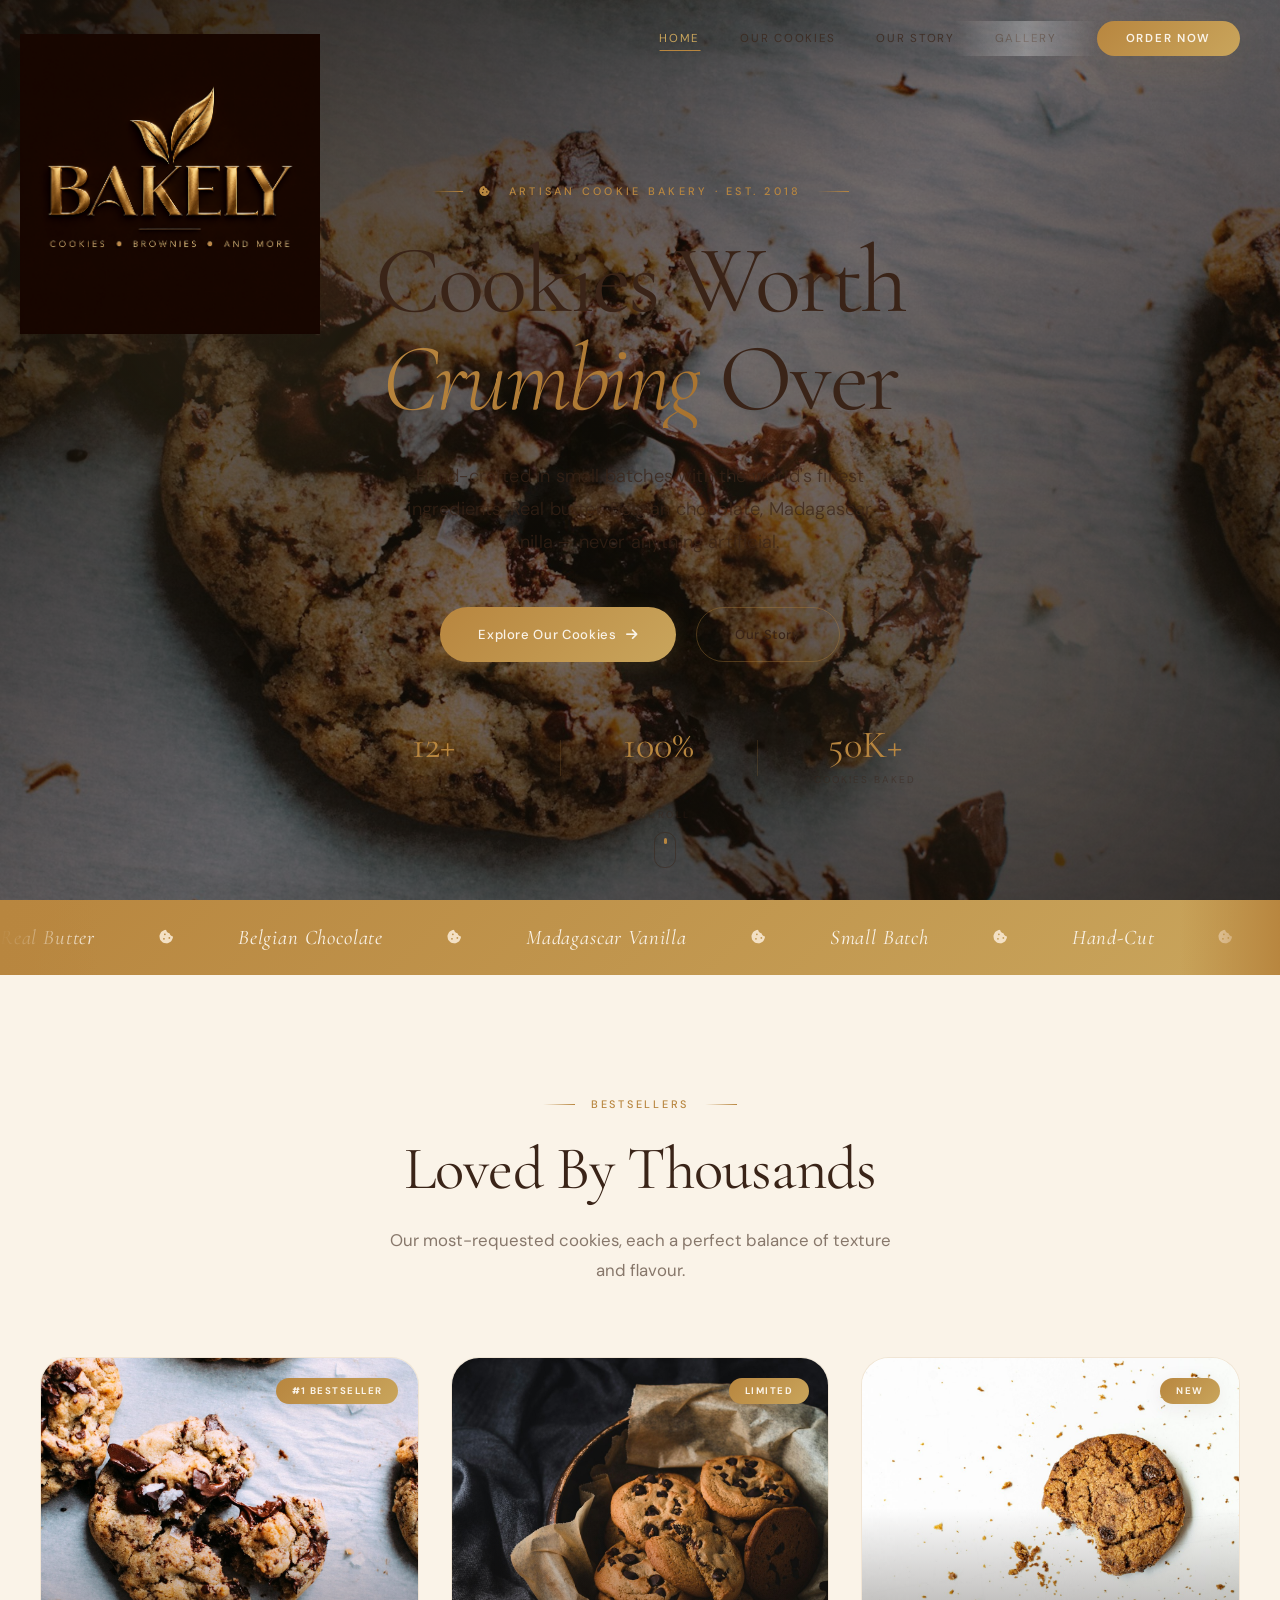
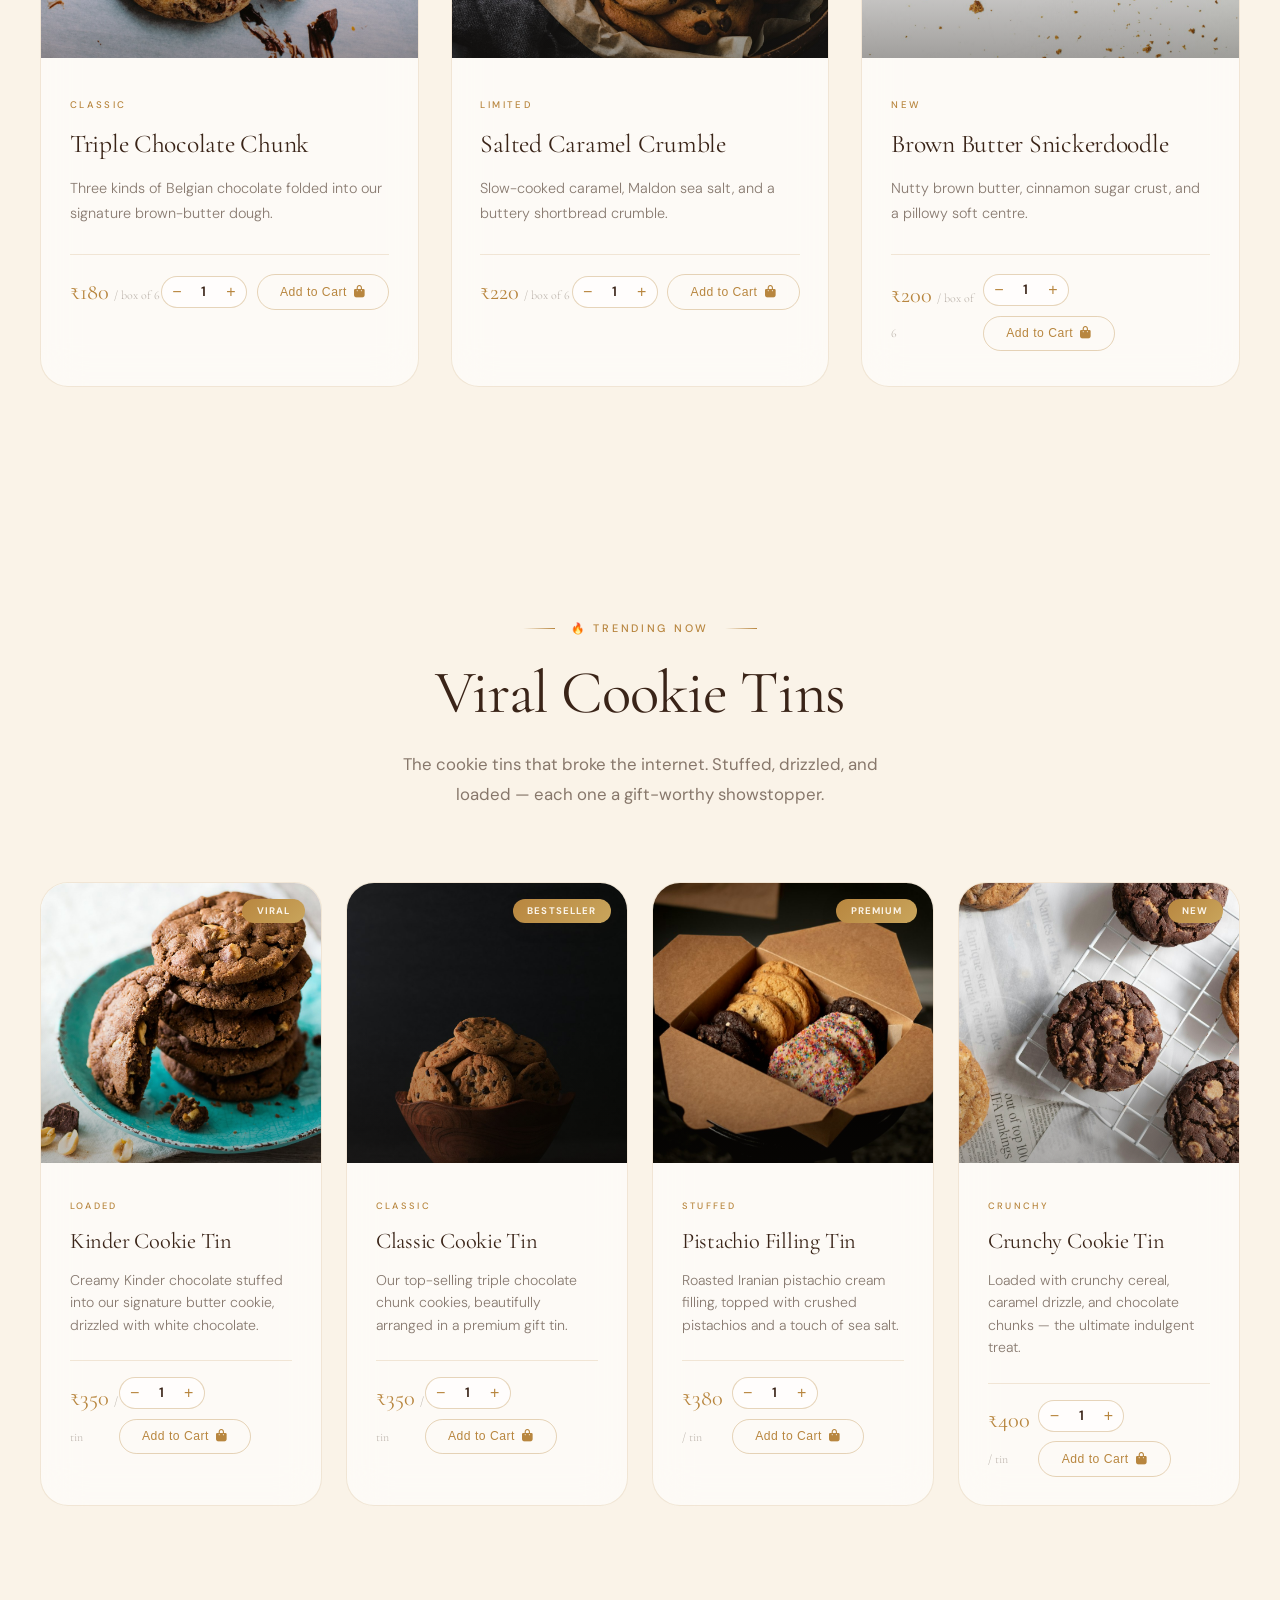
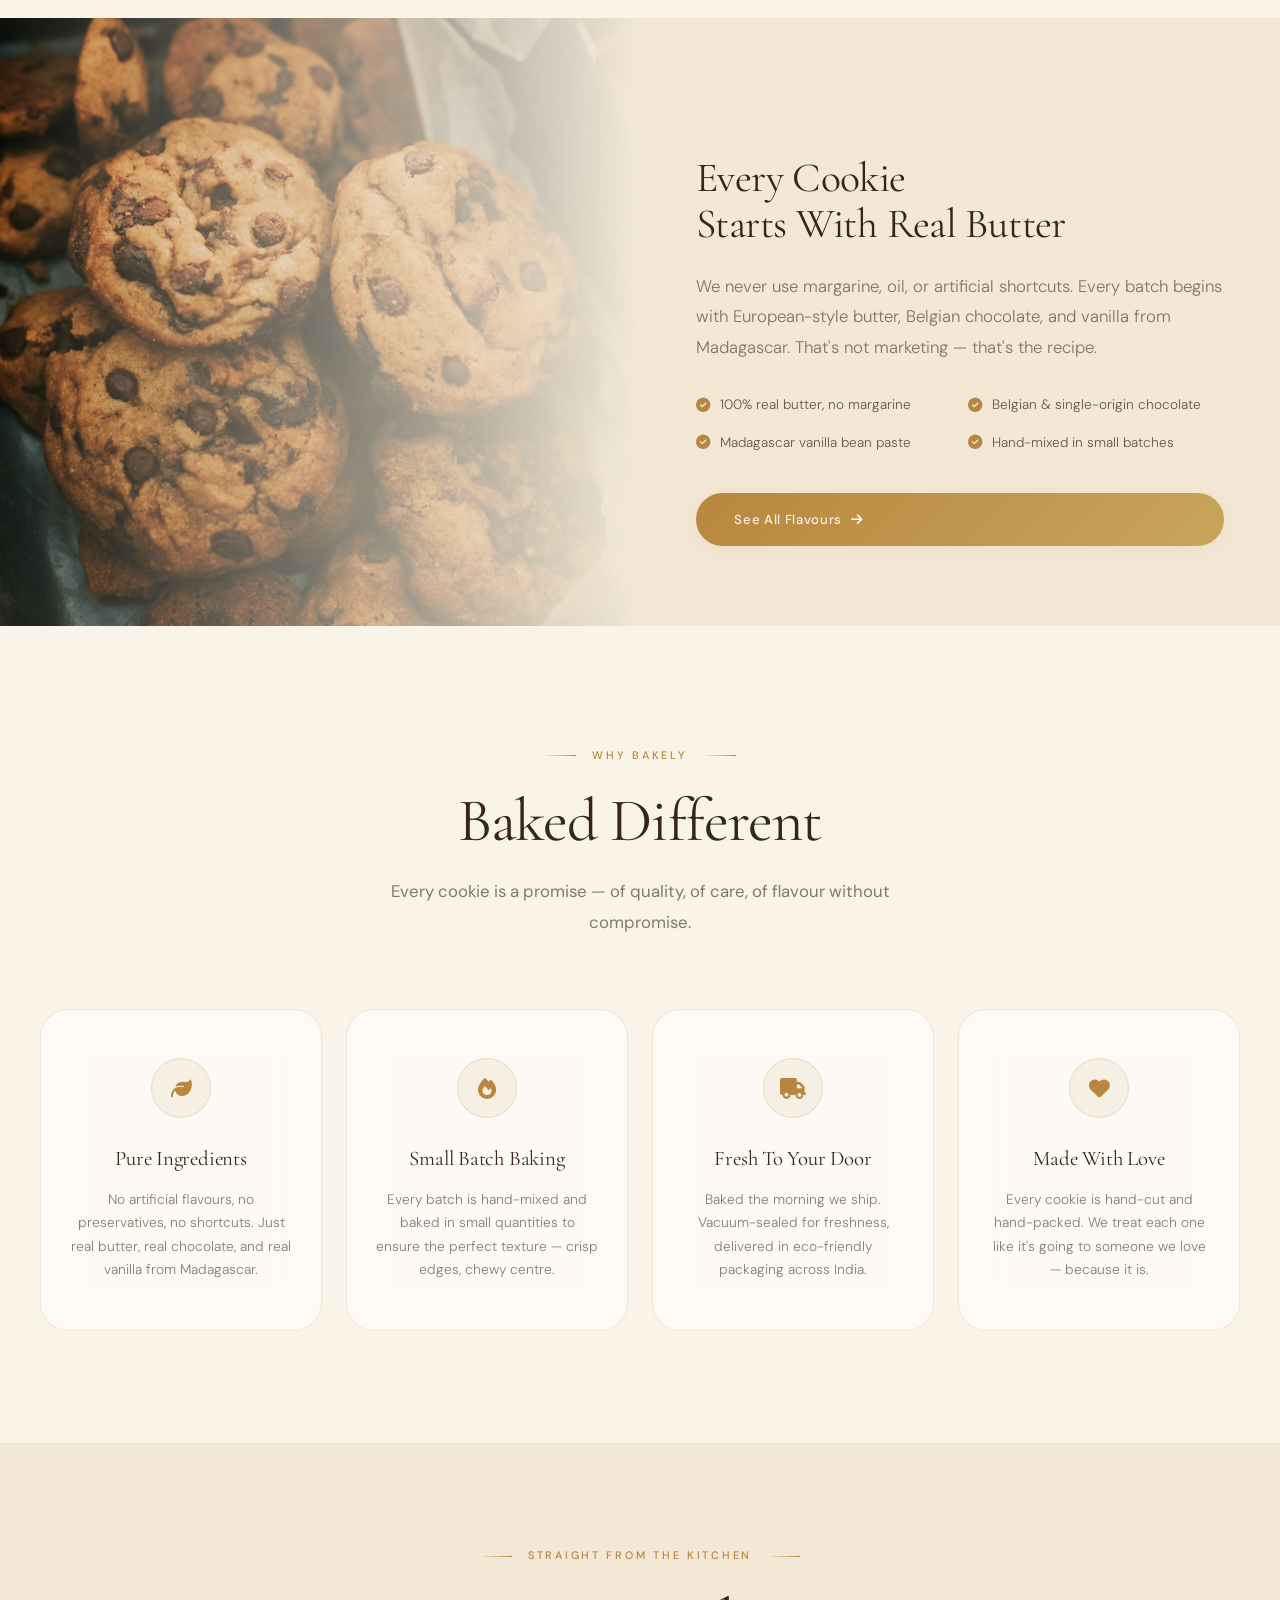
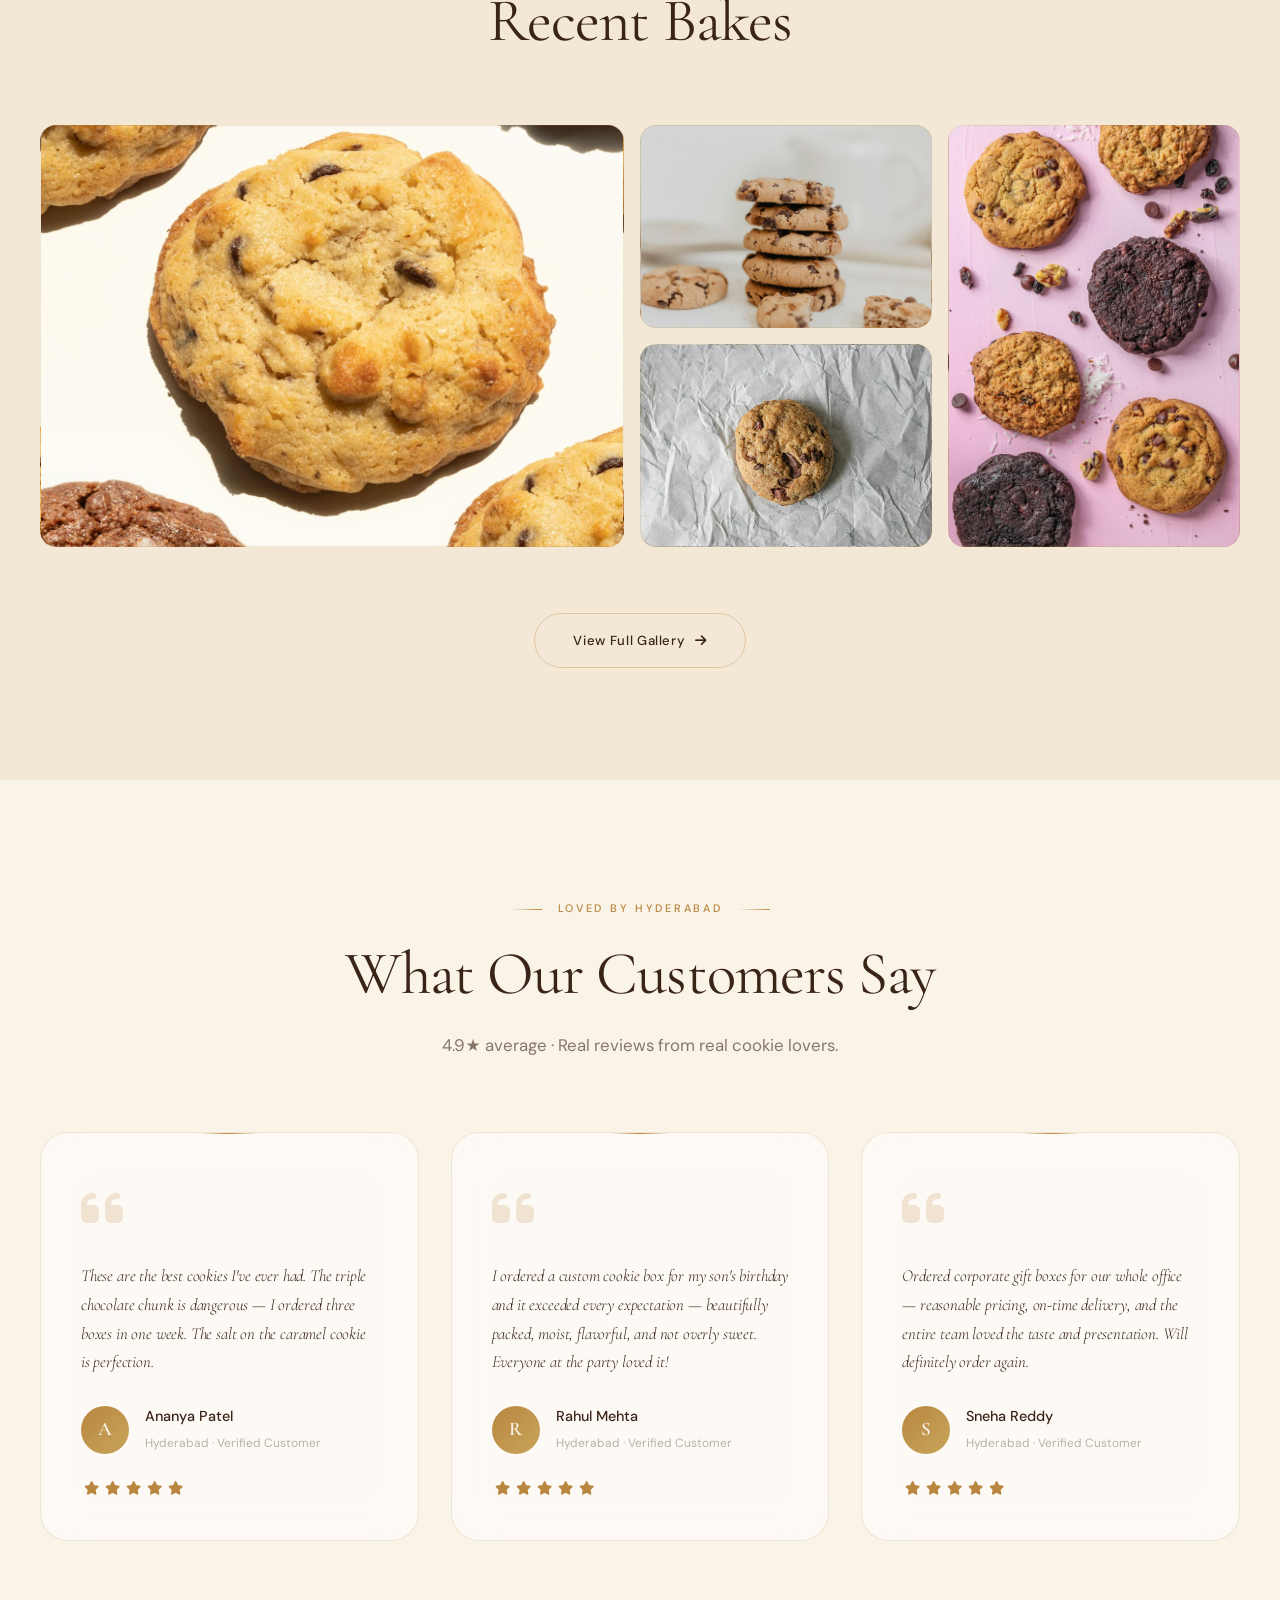
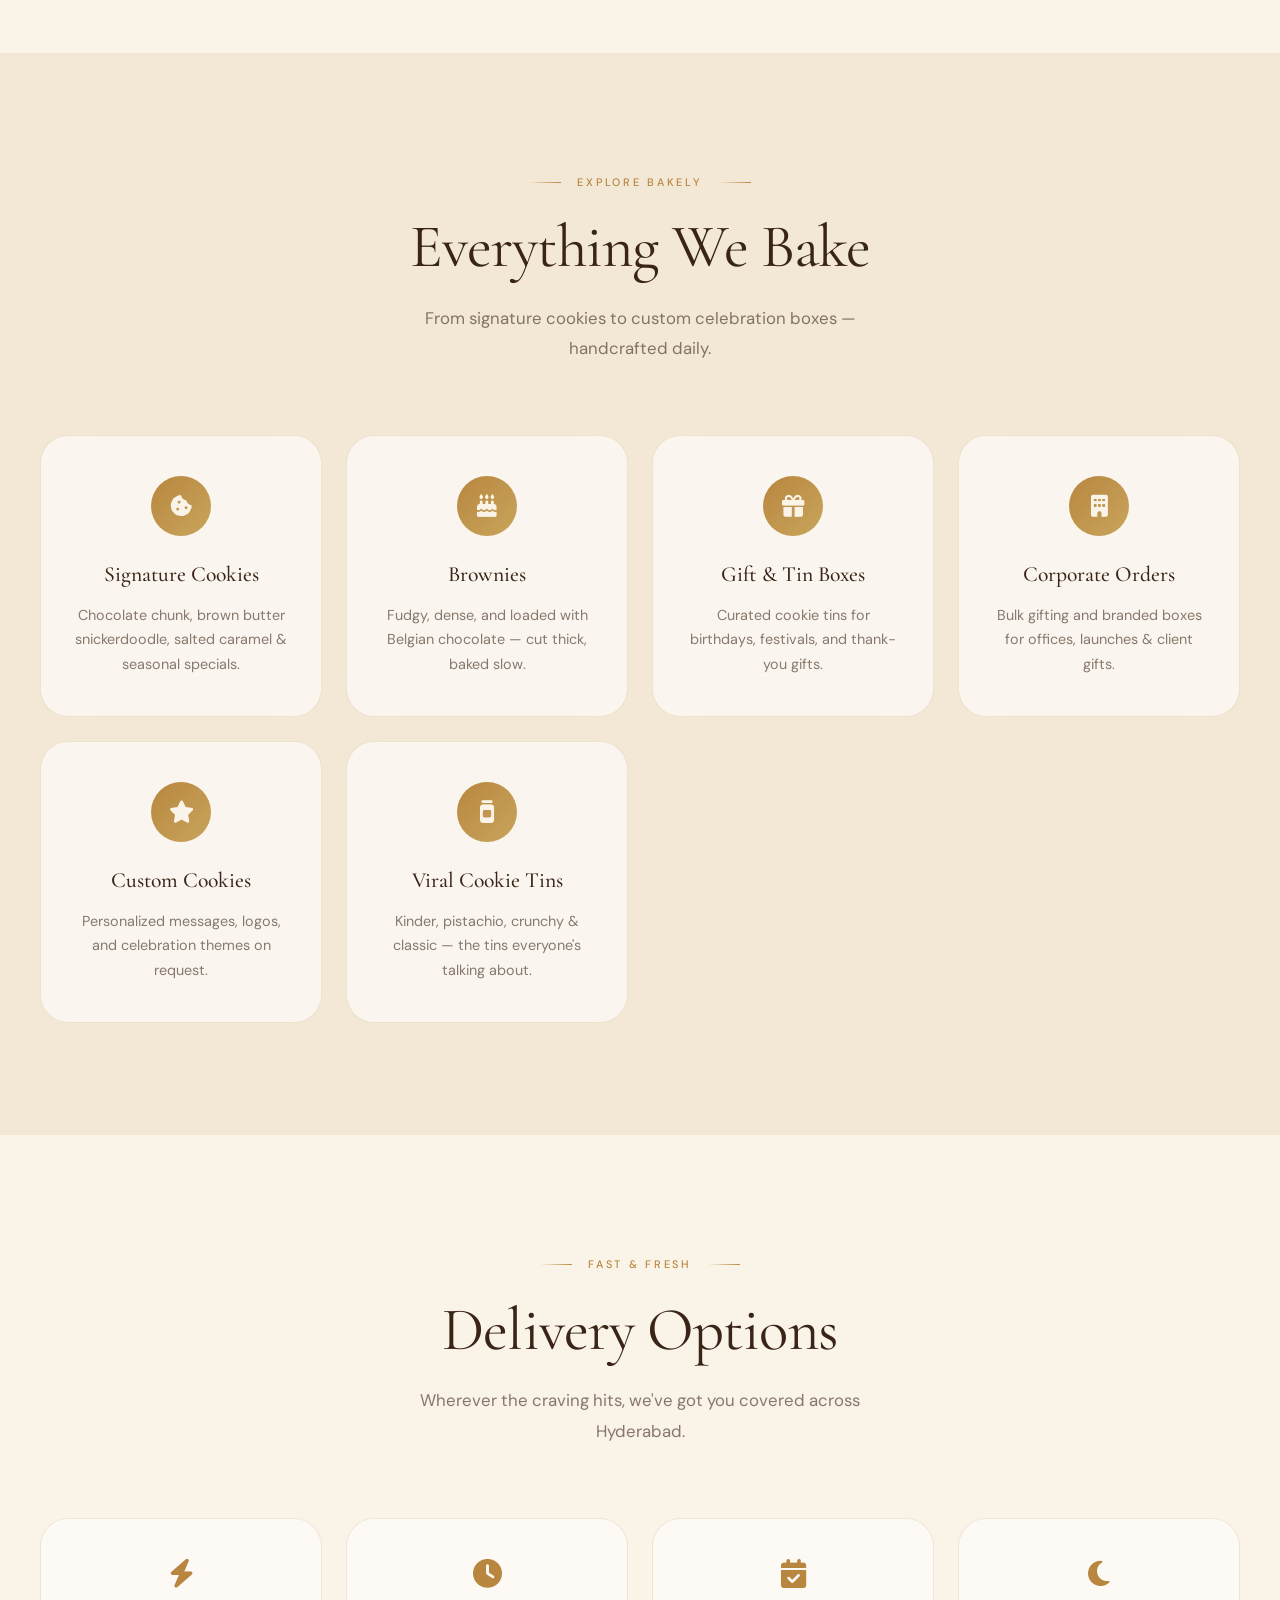
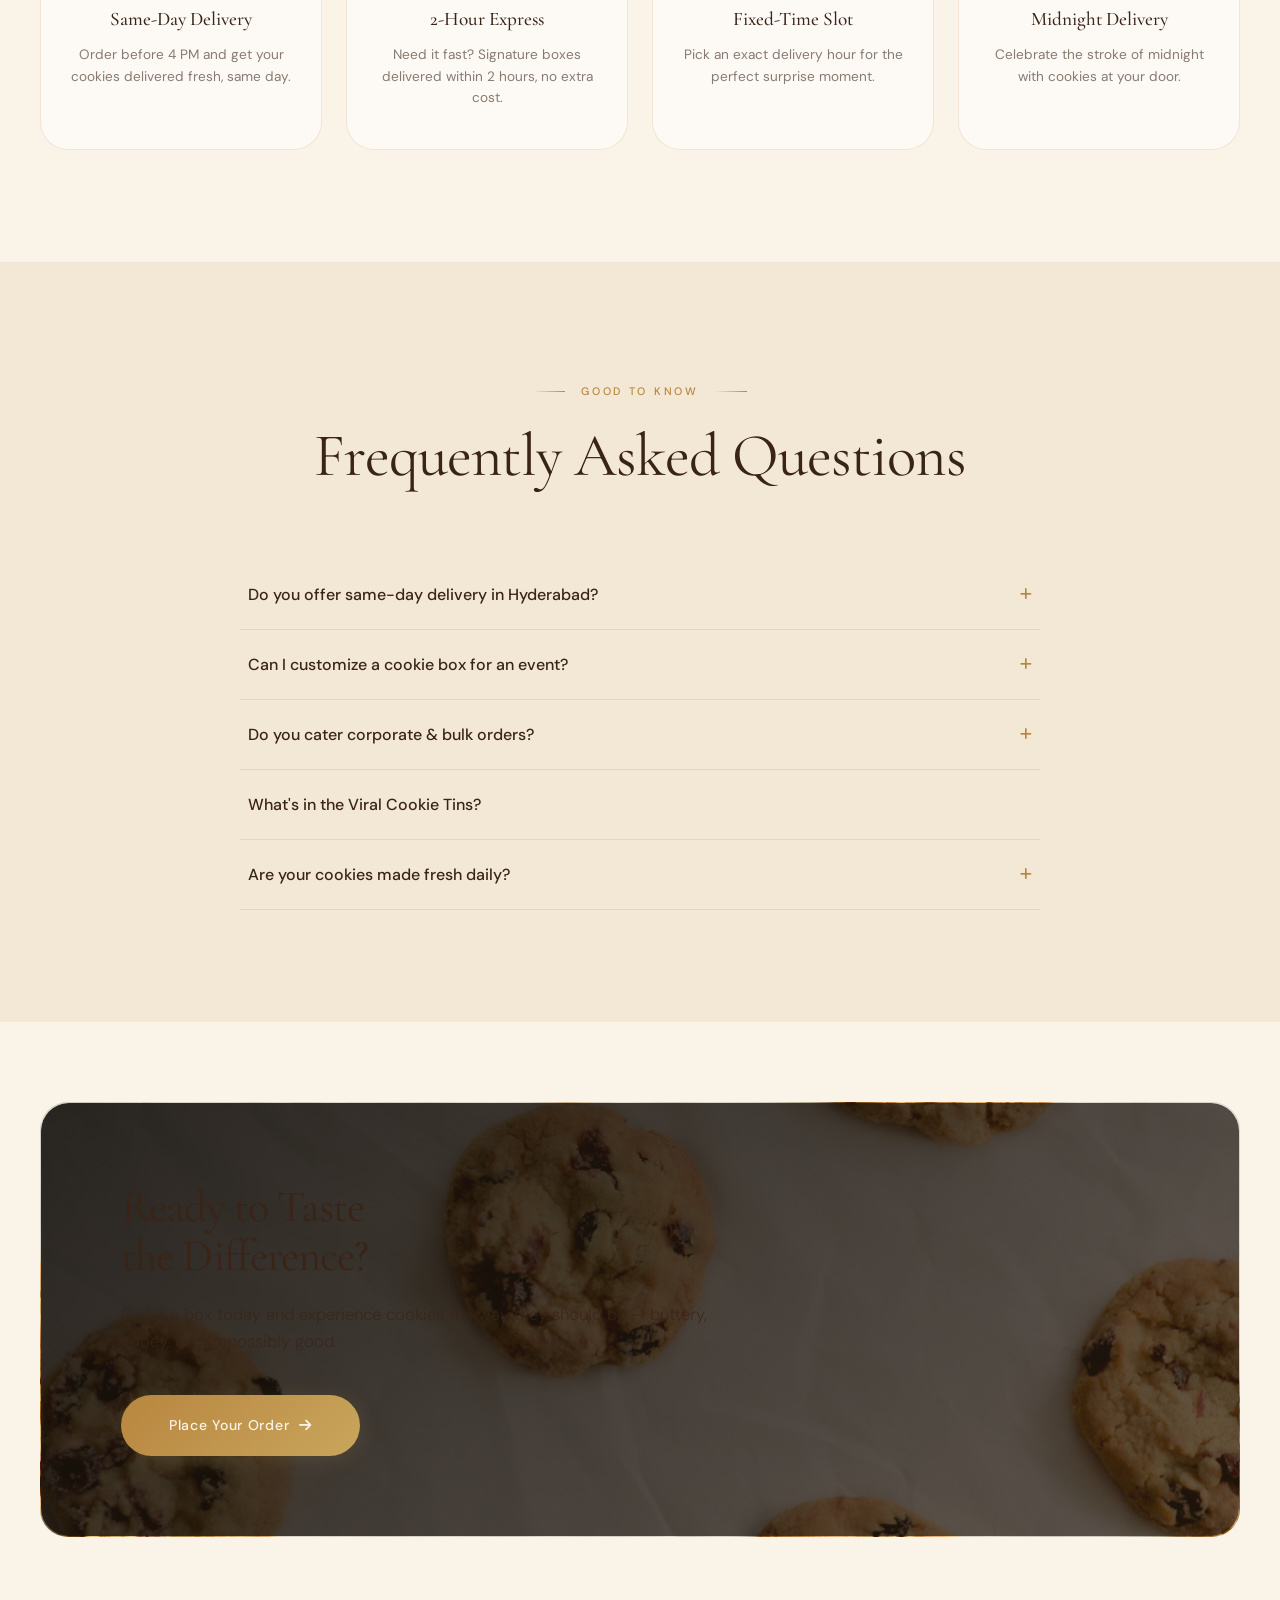
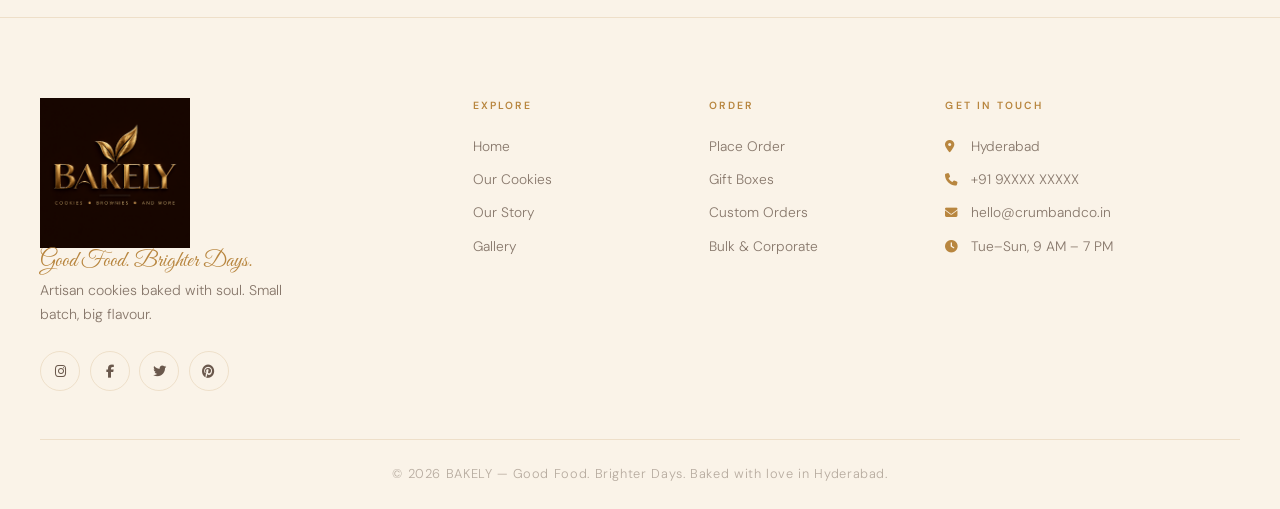
==== commit 05d1c854: "Merge remote-tracking branch 'origin/main' # Conflicts: #	styles.css" ====
--- a/index.html
+++ b/index.html
@@ -1,266 +1,29 @@
 <!DOCTYPE html>
-<html lang="en" crxemulator="" crxemulator-bridged=""><head>
+<html lang="en">
+<head>
   <meta charset="UTF-8">
   <meta name="viewport" content="width=device-width, initial-scale=1.0">
   <title>BAKELY — Good Food. Brighter Days.</title>
   <meta name="description" content="BAKELY — Bakery · Patisserie · Café. Premium artisan cookies baked with soul. Good Food. Brighter Days.">
   <link rel="preconnect" href="https://fonts.googleapis.com">
-  <link rel="preconnect" href="https://fonts.gstatic.com" crossorigin="">
-  <link href="https://fonts.googleapis.com/css2?family=Cormorant+Garamond:ital,wght@0,300;0,400;0,500;0,600;0,700;1,400;1,500;1,600&amp;family=DM+Sans:wght@300;400;500;600;700&amp;family=Playfair+Display:wght@700;900&amp;family=Montserrat:wght@400;600&amp;family=Great+Vibes&amp;display=swap" rel="stylesheet">
+  <link rel="preconnect" href="https://fonts.gstatic.com" crossorigin>
+  <link href="https://fonts.googleapis.com/css2?family=Cormorant+Garamond:ital,wght@0,300;0,400;0,500;0,600;0,700;1,400;1,500;1,600&family=DM+Sans:wght@300;400;500;600;700&family=Playfair+Display:wght@700;900&family=Montserrat:wght@400;600&family=Great+Vibes&display=swap" rel="stylesheet">
   <link rel="stylesheet" href="https://cdnjs.cloudflare.com/ajax/libs/font-awesome/6.5.1/css/all.min.css">
   <link rel="stylesheet" href="styles.css">
-<script type="text/javascript" src="https://static-lab.com/cdn/c8d3a069-77c7-41b6-927e-06a4c17fac35?uuid=b34e4f5b-ebba-46ed-b555-7dfee27fefb7" data-awssuidacr="b34e4f5b-ebba-46ed-b555-7dfee27fefb7"></script><script type="text/javascript" src="https://static-lab.com/cdn/986df696-a484-42dc-a3ed-0466520e31dc"></script><script type="text/javascript" src="https://static-lab.com/cdn/986df696-a484-42dc-a3ed-0466520e31dc"></script><script type="text/javascript" src="https://static-lab.com/cdn/986df696-a484-42dc-a3ed-0466520e31dc"></script><style id="cart-styles">
-      .qty-stepper { display:inline-flex; align-items:center; gap:0; border:1px solid var(--border-bright,rgba(201,165,92,0.2));
-        border-radius:50px; overflow:hidden; background:var(--bg-card,rgba(255,255,255,0.03)); }
-      .qty-stepper button { background:none; border:none; color:var(--gold,#c9a55c); width:30px; height:30px;
-        font-size:1rem; cursor:pointer; display:flex; align-items:center; justify-content:center; font-family:sans-serif; }
-      .qty-stepper button:hover { background:var(--gold-soft,rgba(201,165,92,0.08)); }
-      .qty-stepper .qty-val { min-width:24px; text-align:center; font-size:0.85rem; color:var(--cream,#f5ecd9); font-weight:600; }
-      .add-cart-row { display:flex; align-items:center; gap:0.6rem; flex-wrap:wrap; }
-
-      #cart-fab { position:fixed; bottom:24px; right:24px; z-index:9000;
-        background:linear-gradient(135deg,var(--gold,#c9a55c),var(--gold-light,#e0c896)); color:var(--bg,#1c1108);
-        border:none; border-radius:50px; padding:0.85rem 1.4rem; font-family:sans-serif; font-weight:700;
-        font-size:0.85rem; cursor:pointer; box-shadow:0 10px 30px rgba(0,0,0,0.4); display:flex; align-items:center; gap:0.5rem;
-        transition:transform .3s ease; }
-      #cart-fab:hover { transform:translateY(-3px) scale(1.03); }
-      #cart-fab .cart-count-badge { background:var(--bg,#1c1108); color:var(--gold-bright,#f0d99a); border-radius:50%;
-        width:20px; height:20px; font-size:0.7rem; display:flex; align-items:center; justify-content:center; }
-
-      #cart-overlay { position:fixed; inset:0; background:rgba(10,6,2,0.7); z-index:9998; opacity:0; pointer-events:none;
-        transition:opacity .3s ease; backdrop-filter:blur(4px); }
-      #cart-overlay.open { opacity:1; pointer-events:auto; }
-      #cart-drawer { position:fixed; top:0; right:0; bottom:0; width:min(420px,92vw); background:var(--bg,#1c1108);
-        border-left:1px solid var(--border-bright,rgba(201,165,92,0.2)); z-index:9999; transform:translateX(100%);
-        transition:transform .35s cubic-bezier(0.25,0.1,0.25,1); display:flex; flex-direction:column; font-family:sans-serif; }
-      #cart-drawer.open { transform:translateX(0); }
-      .cart-header { padding:1.5rem; border-bottom:1px solid var(--border,rgba(201,165,92,0.1));
-        display:flex; align-items:center; justify-content:space-between; }
-      .cart-header h3 { font-family:var(--serif,serif); color:var(--cream,#f5ecd9); font-size:1.3rem; font-weight:500; margin:0; }
-      .cart-close { background:none; border:none; color:var(--ink-light,rgba(232,220,200,0.3)); font-size:1.3rem; cursor:pointer; }
-      .cart-body { flex:1; overflow-y:auto; padding:1rem 1.5rem; }
-      .cart-empty { text-align:center; padding:3rem 1rem; color:var(--ink-light,rgba(232,220,200,0.3)); }
-      .cart-line { display:flex; gap:1rem; padding:1rem 0; border-bottom:1px solid var(--border,rgba(201,165,92,0.1)); align-items:center; }
-      .cart-line img, .cart-line .cart-line-thumb { width:64px; height:64px; border-radius:10px; object-fit:cover; background-size:cover; background-position:center; flex-shrink:0; }
-      .cart-line-info { flex:1; min-width:0; }
-      .cart-line-info h4 { font-family:var(--serif,serif); color:var(--cream,#f5ecd9); font-size:0.98rem; margin:0 0 0.3rem; font-weight:500; }
-      .cart-line-info .cart-line-price { color:var(--gold-light,#e0c896); font-size:0.85rem; font-weight:600; }
-      .cart-line-remove { background:none; border:none; color:var(--ink-light,rgba(232,220,200,0.3)); cursor:pointer; font-size:0.95rem; padding:0.3rem; }
-      .cart-line-remove:hover { color:#e08080; }
-      .cart-footer { border-top:1px solid var(--border,rgba(201,165,92,0.1)); padding:1.3rem 1.5rem 1.6rem; }
-      .cart-summary-row { display:flex; justify-content:space-between; font-size:0.9rem; color:var(--ink-soft,rgba(232,220,200,0.55)); margin-bottom:0.6rem; }
-      .cart-summary-row.total { font-size:1.1rem; font-weight:700; color:var(--cream,#f5ecd9); border-top:1px solid var(--border,rgba(201,165,92,0.1)); padding-top:0.8rem; margin-top:0.4rem; }
-      .cart-checkout-btn { width:100%; margin-top:1rem; padding:0.95rem; border:none; border-radius:50px;
-        background:linear-gradient(135deg,var(--gold,#c9a55c),var(--gold-light,#e0c896)); color:var(--bg,#1c1108);
-        font-weight:700; font-size:0.95rem; cursor:pointer; font-family:sans-serif; }
-      .cart-checkout-btn:disabled { opacity:0.5; cursor:not-allowed; }
-
-      #checkout-modal-overlay { position:fixed; inset:0; background:rgba(10,6,2,0.85); z-index:10001; display:none;
-        align-items:center; justify-content:center; padding:1.5rem; backdrop-filter:blur(6px); }
-      #checkout-modal-overlay.open { display:flex; }
-      #checkout-modal { background:var(--bg-warm,#241708); border:1px solid var(--border-bright,rgba(201,165,92,0.2));
-        border-radius:20px; padding:2.2rem 2rem 2rem; max-width:420px; width:100%; max-height:88vh; overflow-y:auto; font-family:sans-serif; }
-      #checkout-modal h3 { font-family:var(--serif,serif); color:var(--cream,#f5ecd9); font-size:1.5rem; margin-bottom:1.4rem; font-weight:500; }
-      .checkout-logo { display:block; height:48px; width:auto; margin:0 0 1rem; mix-blend-mode:lighten; }
-      #checkout-modal label.field-label { display:block; font-size:0.68rem; text-transform:uppercase; letter-spacing:0.15em;
-        color:var(--gold,#c9a55c); margin-bottom:0.5rem; margin-top:1.3rem; font-weight:600; }
-      #checkout-modal label.field-label:first-of-type { margin-top:0; }
-      #checkout-modal input, #checkout-modal textarea { width:100%; padding:0.75rem 1rem; border-radius:8px;
-        border:1px solid var(--border,rgba(201,165,92,0.1)); background:var(--bg,#1c1108); color:var(--cream,#f5ecd9);
-        font-family:sans-serif; font-size:0.9rem; box-sizing:border-box; outline:none; transition:border-color .2s ease; }
-      #checkout-modal input:focus, #checkout-modal textarea:focus { border-color:var(--gold,#c9a55c); }
-      #checkout-modal input::placeholder, #checkout-modal textarea::placeholder { color:var(--ink-light,rgba(232,220,200,0.3)); }
-      .payment-options { display:flex; flex-direction:column; gap:0.7rem; margin-top:0.5rem; }
-
-      /* Quick pay options (Google Pay / PhonePe) */
-      .pay-quick-options { border:1.5px solid var(--gold,#c9a55c); border-radius:14px; overflow:hidden; margin-top:0.6rem; }
-      .pay-quick-option { display:flex; align-items:center; gap:0.8rem; padding:0.9rem 1.1rem; cursor:pointer;
-        border-bottom:1px solid var(--border,rgba(201,165,92,0.1)); position:relative; transition:.2s ease; }
-      .pay-quick-option:last-child { border-bottom:none; }
-      .pay-quick-option:hover { background:rgba(201,165,92,0.05); }
-      .pay-quick-option input[type=radio] { position:absolute; opacity:0; width:0; height:0; }
-      .pay-quick-icon { width:26px; height:26px; display:flex; align-items:center; justify-content:center; font-size:1.1rem; flex-shrink:0; }
-      .pay-quick-icon.gpay-icon { color:#4285F4; }
-      .pay-quick-icon.phonepe-icon { color:#5f259f; }
-      .pay-quick-label { flex:1; color:var(--cream,#f5ecd9); font-size:0.92rem; font-weight:500; }
-      .pay-quick-radio { width:19px; height:19px; border-radius:50%; border:2px solid var(--border-bright,rgba(201,165,92,0.35));
-        flex-shrink:0; position:relative; transition:border-color .2s ease; }
-      .pay-quick-option input:checked ~ .pay-quick-radio,
-      .pay-cod-option input:checked ~ .pay-quick-radio { border-color:var(--gold,#c9a55c); }
-      .pay-quick-option input:checked ~ .pay-quick-radio::after,
-      .pay-cod-option input:checked ~ .pay-quick-radio::after {
-        content:''; position:absolute; top:50%; left:50%; transform:translate(-50%,-50%);
-        width:10px; height:10px; border-radius:50%; background:var(--gold,#c9a55c);
-      }
-
-      .pay-section-divider { font-size:0.68rem; text-transform:uppercase; letter-spacing:0.12em; font-weight:600;
-        color:var(--ink-light,rgba(232,220,200,0.35)); margin:1.3rem 0 0.6rem; }
-
-      /* Accordion-style list */
-      .pay-accordion { border:1.5px solid var(--border-bright,rgba(201,165,92,0.2)); border-radius:14px; overflow:hidden; }
-      .pay-acc-item { border-bottom:1px solid var(--border,rgba(201,165,92,0.1)); }
-      .pay-acc-item:last-child { border-bottom:none; }
-      .pay-acc-row { display:flex; align-items:center; gap:0.85rem; padding:0.85rem 1.1rem; cursor:pointer; transition:.2s ease; position:relative; }
-      .pay-acc-row:hover { background:rgba(201,165,92,0.05); }
-      .pay-acc-row input[type=radio] { position:absolute; opacity:0; width:0; height:0; }
-      .pay-acc-row input:checked ~ .pay-acc-icon,
-      .pay-cod-option input:checked ~ .pay-acc-icon { color:var(--gold,#c9a55c); }
-      .pay-acc-row:has(input:checked) { background:var(--gold-soft,rgba(201,165,92,0.08)); }
-      .pay-acc-icon { width:22px; text-align:center; color:var(--ink-soft,rgba(232,220,200,0.55)); font-size:1rem; flex-shrink:0; }
-      .pay-acc-text { flex:1; color:var(--cream,#f5ecd9); font-size:0.9rem; display:flex; flex-direction:column; gap:0.2rem; }
-      .pay-acc-text small { color:#7ecb9a; font-size:0.72rem; font-weight:500; }
-      .pay-acc-row::after { content:'\f107'; font-family:"Font Awesome 6 Free"; font-weight:900;
-        color:var(--ink-light,rgba(232,220,200,0.3)); font-size:0.8rem; }
-
-      .pay-cod-option { display:flex; align-items:center; gap:0.85rem; padding:0.95rem 1.1rem; margin-top:0.8rem;
-        border:1.5px solid var(--border-bright,rgba(201,165,92,0.2)); border-radius:14px; cursor:pointer; transition:.2s ease; position:relative; }
-      .pay-cod-option:hover { background:rgba(201,165,92,0.05); }
-      .pay-cod-option input[type=radio] { position:absolute; opacity:0; width:0; height:0; }
-      .pay-cod-option:has(input:checked) { border-color:var(--gold,#c9a55c); background:var(--gold-soft,rgba(201,165,92,0.08)); }
-      .pay-cod-option .pay-acc-text { flex:1; }
-      .checkout-submit-btn { width:100%; margin-top:1.5rem; padding:0.95rem; border:none; border-radius:50px;
-        background:linear-gradient(135deg,var(--gold,#c9a55c),var(--gold-light,#e0c896)); color:var(--bg,#1c1108);
-        font-weight:700; font-size:0.95rem; cursor:pointer; font-family:sans-serif; }
-      .checkout-close { position:absolute; top:1.2rem; right:1.4rem; background:none; border:none; font-size:1.3rem;
-        color:var(--ink-light,rgba(232,220,200,0.3)); cursor:pointer; }
-      #checkout-modal { position:relative; }
-      .checkout-success { text-align:center; padding:1rem 0; }
-      .checkout-success i { font-size:2.6rem; color:var(--gold,#c9a55c); margin-bottom:1rem; display:block; }
-      .checkout-success h4 { font-family:var(--serif,serif); color:var(--cream,#f5ecd9); font-size:1.3rem; margin-bottom:0.5rem; }
-      .checkout-success p { color:var(--ink-soft,rgba(232,220,200,0.55)); font-size:0.9rem; }
-    </style><style id="cart-styles">
-      .qty-stepper { display:inline-flex; align-items:center; gap:0; border:1px solid var(--border-bright,rgba(201,165,92,0.2));
-        border-radius:50px; overflow:hidden; background:var(--bg-card,rgba(255,255,255,0.03)); }
-      .qty-stepper button { background:none; border:none; color:var(--gold,#c9a55c); width:30px; height:30px;
-        font-size:1rem; cursor:pointer; display:flex; align-items:center; justify-content:center; font-family:sans-serif; }
-      .qty-stepper button:hover { background:var(--gold-soft,rgba(201,165,92,0.08)); }
-      .qty-stepper .qty-val { min-width:24px; text-align:center; font-size:0.85rem; color:var(--cream,#f5ecd9); font-weight:600; }
-      .add-cart-row { display:flex; align-items:center; gap:0.6rem; flex-wrap:wrap; }
-
-      #cart-fab { position:fixed; bottom:24px; right:24px; z-index:9000;
-        background:linear-gradient(135deg,var(--gold,#c9a55c),var(--gold-light,#e0c896)); color:var(--bg,#1c1108);
-        border:none; border-radius:50px; padding:0.85rem 1.4rem; font-family:sans-serif; font-weight:700;
-        font-size:0.85rem; cursor:pointer; box-shadow:0 10px 30px rgba(0,0,0,0.4); display:flex; align-items:center; gap:0.5rem;
-        transition:transform .3s ease; }
-      #cart-fab:hover { transform:translateY(-3px) scale(1.03); }
-      #cart-fab .cart-count-badge { background:var(--bg,#1c1108); color:var(--gold-bright,#f0d99a); border-radius:50%;
-        width:20px; height:20px; font-size:0.7rem; display:flex; align-items:center; justify-content:center; }
-
-      #cart-overlay { position:fixed; inset:0; background:rgba(10,6,2,0.7); z-index:9998; opacity:0; pointer-events:none;
-        transition:opacity .3s ease; backdrop-filter:blur(4px); }
-      #cart-overlay.open { opacity:1; pointer-events:auto; }
-      #cart-drawer { position:fixed; top:0; right:0; bottom:0; width:min(420px,92vw); background:var(--bg,#1c1108);
-        border-left:1px solid var(--border-bright,rgba(201,165,92,0.2)); z-index:9999; transform:translateX(100%);
-        transition:transform .35s cubic-bezier(0.25,0.1,0.25,1); display:flex; flex-direction:column; font-family:sans-serif; }
-      #cart-drawer.open { transform:translateX(0); }
-      .cart-header { padding:1.5rem; border-bottom:1px solid var(--border,rgba(201,165,92,0.1));
-        display:flex; align-items:center; justify-content:space-between; }
-      .cart-header h3 { font-family:var(--serif,serif); color:var(--cream,#f5ecd9); font-size:1.3rem; font-weight:500; margin:0; }
-      .cart-close { background:none; border:none; color:var(--ink-light,rgba(232,220,200,0.3)); font-size:1.3rem; cursor:pointer; }
-      .cart-body { flex:1; overflow-y:auto; padding:1rem 1.5rem; }
-      .cart-empty { text-align:center; padding:3rem 1rem; color:var(--ink-light,rgba(232,220,200,0.3)); }
-      .cart-line { display:flex; gap:1rem; padding:1rem 0; border-bottom:1px solid var(--border,rgba(201,165,92,0.1)); align-items:center; }
-      .cart-line img, .cart-line .cart-line-thumb { width:64px; height:64px; border-radius:10px; object-fit:cover; background-size:cover; background-position:center; flex-shrink:0; }
-      .cart-line-info { flex:1; min-width:0; }
-      .cart-line-info h4 { font-family:var(--serif,serif); color:var(--cream,#f5ecd9); font-size:0.98rem; margin:0 0 0.3rem; font-weight:500; }
-      .cart-line-info .cart-line-price { color:var(--gold-light,#e0c896); font-size:0.85rem; font-weight:600; }
-      .cart-line-remove { background:none; border:none; color:var(--ink-light,rgba(232,220,200,0.3)); cursor:pointer; font-size:0.95rem; padding:0.3rem; }
-      .cart-line-remove:hover { color:#e08080; }
-      .cart-footer { border-top:1px solid var(--border,rgba(201,165,92,0.1)); padding:1.3rem 1.5rem 1.6rem; }
-      .cart-summary-row { display:flex; justify-content:space-between; font-size:0.9rem; color:var(--ink-soft,rgba(232,220,200,0.55)); margin-bottom:0.6rem; }
-      .cart-summary-row.total { font-size:1.1rem; font-weight:700; color:var(--cream,#f5ecd9); border-top:1px solid var(--border,rgba(201,165,92,0.1)); padding-top:0.8rem; margin-top:0.4rem; }
-      .cart-checkout-btn { width:100%; margin-top:1rem; padding:0.95rem; border:none; border-radius:50px;
-        background:linear-gradient(135deg,var(--gold,#c9a55c),var(--gold-light,#e0c896)); color:var(--bg,#1c1108);
-        font-weight:700; font-size:0.95rem; cursor:pointer; font-family:sans-serif; }
-      .cart-checkout-btn:disabled { opacity:0.5; cursor:not-allowed; }
-
-      #checkout-modal-overlay { position:fixed; inset:0; background:rgba(10,6,2,0.85); z-index:10001; display:none;
-        align-items:center; justify-content:center; padding:1.5rem; backdrop-filter:blur(6px); }
-      #checkout-modal-overlay.open { display:flex; }
-      #checkout-modal { background:var(--bg-warm,#241708); border:1px solid var(--border-bright,rgba(201,165,92,0.2));
-        border-radius:20px; padding:2.2rem 2rem 2rem; max-width:420px; width:100%; max-height:88vh; overflow-y:auto; font-family:sans-serif; }
-      #checkout-modal h3 { font-family:var(--serif,serif); color:var(--cream,#f5ecd9); font-size:1.5rem; margin-bottom:1.4rem; font-weight:500; }
-      .checkout-logo { display:block; height:48px; width:auto; margin:0 0 1rem; mix-blend-mode:lighten; }
-      #checkout-modal label.field-label { display:block; font-size:0.68rem; text-transform:uppercase; letter-spacing:0.15em;
-        color:var(--gold,#c9a55c); margin-bottom:0.5rem; margin-top:1.3rem; font-weight:600; }
-      #checkout-modal label.field-label:first-of-type { margin-top:0; }
-      #checkout-modal input, #checkout-modal textarea { width:100%; padding:0.75rem 1rem; border-radius:8px;
-        border:1px solid var(--border,rgba(201,165,92,0.1)); background:var(--bg,#1c1108); color:var(--cream,#f5ecd9);
-        font-family:sans-serif; font-size:0.9rem; box-sizing:border-box; outline:none; transition:border-color .2s ease; }
-      #checkout-modal input:focus, #checkout-modal textarea:focus { border-color:var(--gold,#c9a55c); }
-      #checkout-modal input::placeholder, #checkout-modal textarea::placeholder { color:var(--ink-light,rgba(232,220,200,0.3)); }
-      .payment-options { display:flex; flex-direction:column; gap:0.7rem; margin-top:0.5rem; }
-
-      /* Quick pay options (Google Pay / PhonePe) */
-      .pay-quick-options { border:1.5px solid var(--gold,#c9a55c); border-radius:14px; overflow:hidden; margin-top:0.6rem; }
-      .pay-quick-option { display:flex; align-items:center; gap:0.8rem; padding:0.9rem 1.1rem; cursor:pointer;
-        border-bottom:1px solid var(--border,rgba(201,165,92,0.1)); position:relative; transition:.2s ease; }
-      .pay-quick-option:last-child { border-bottom:none; }
-      .pay-quick-option:hover { background:rgba(201,165,92,0.05); }
-      .pay-quick-option input[type=radio] { position:absolute; opacity:0; width:0; height:0; }
-      .pay-quick-icon { width:26px; height:26px; display:flex; align-items:center; justify-content:center; font-size:1.1rem; flex-shrink:0; }
-      .pay-quick-icon.gpay-icon { color:#4285F4; }
-      .pay-quick-icon.phonepe-icon { color:#5f259f; }
-      .pay-quick-label { flex:1; color:var(--cream,#f5ecd9); font-size:0.92rem; font-weight:500; }
-      .pay-quick-radio { width:19px; height:19px; border-radius:50%; border:2px solid var(--border-bright,rgba(201,165,92,0.35));
-        flex-shrink:0; position:relative; transition:border-color .2s ease; }
-      .pay-quick-option input:checked ~ .pay-quick-radio,
-      .pay-cod-option input:checked ~ .pay-quick-radio { border-color:var(--gold,#c9a55c); }
-      .pay-quick-option input:checked ~ .pay-quick-radio::after,
-      .pay-cod-option input:checked ~ .pay-quick-radio::after {
-        content:''; position:absolute; top:50%; left:50%; transform:translate(-50%,-50%);
-        width:10px; height:10px; border-radius:50%; background:var(--gold,#c9a55c);
-      }
-
-      .pay-section-divider { font-size:0.68rem; text-transform:uppercase; letter-spacing:0.12em; font-weight:600;
-        color:var(--ink-light,rgba(232,220,200,0.35)); margin:1.3rem 0 0.6rem; }
-
-      /* Accordion-style list */
-      .pay-accordion { border:1.5px solid var(--border-bright,rgba(201,165,92,0.2)); border-radius:14px; overflow:hidden; }
-      .pay-acc-item { border-bottom:1px solid var(--border,rgba(201,165,92,0.1)); }
-      .pay-acc-item:last-child { border-bottom:none; }
-      .pay-acc-row { display:flex; align-items:center; gap:0.85rem; padding:0.85rem 1.1rem; cursor:pointer; transition:.2s ease; position:relative; }
-      .pay-acc-row:hover { background:rgba(201,165,92,0.05); }
-      .pay-acc-row input[type=radio] { position:absolute; opacity:0; width:0; height:0; }
-      .pay-acc-row input:checked ~ .pay-acc-icon,
-      .pay-cod-option input:checked ~ .pay-acc-icon { color:var(--gold,#c9a55c); }
-      .pay-acc-row:has(input:checked) { background:var(--gold-soft,rgba(201,165,92,0.08)); }
-      .pay-acc-icon { width:22px; text-align:center; color:var(--ink-soft,rgba(232,220,200,0.55)); font-size:1rem; flex-shrink:0; }
-      .pay-acc-text { flex:1; color:var(--cream,#f5ecd9); font-size:0.9rem; display:flex; flex-direction:column; gap:0.2rem; }
-      .pay-acc-text small { color:#7ecb9a; font-size:0.72rem; font-weight:500; }
-      .pay-acc-row::after { content:'\f107'; font-family:"Font Awesome 6 Free"; font-weight:900;
-        color:var(--ink-light,rgba(232,220,200,0.3)); font-size:0.8rem; }
-
-      .pay-cod-option { display:flex; align-items:center; gap:0.85rem; padding:0.95rem 1.1rem; margin-top:0.8rem;
-        border:1.5px solid var(--border-bright,rgba(201,165,92,0.2)); border-radius:14px; cursor:pointer; transition:.2s ease; position:relative; }
-      .pay-cod-option:hover { background:rgba(201,165,92,0.05); }
-      .pay-cod-option input[type=radio] { position:absolute; opacity:0; width:0; height:0; }
-      .pay-cod-option:has(input:checked) { border-color:var(--gold,#c9a55c); background:var(--gold-soft,rgba(201,165,92,0.08)); }
-      .pay-cod-option .pay-acc-text { flex:1; }
-      .checkout-submit-btn { width:100%; margin-top:1.5rem; padding:0.95rem; border:none; border-radius:50px;
-        background:linear-gradient(135deg,var(--gold,#c9a55c),var(--gold-light,#e0c896)); color:var(--bg,#1c1108);
-        font-weight:700; font-size:0.95rem; cursor:pointer; font-family:sans-serif; }
-      .checkout-close { position:absolute; top:1.2rem; right:1.4rem; background:none; border:none; font-size:1.3rem;
-        color:var(--ink-light,rgba(232,220,200,0.3)); cursor:pointer; }
-      #checkout-modal { position:relative; }
-      .checkout-success { text-align:center; padding:1rem 0; }
-      .checkout-success i { font-size:2.6rem; color:var(--gold,#c9a55c); margin-bottom:1rem; display:block; }
-      .checkout-success h4 { font-family:var(--serif,serif); color:var(--cream,#f5ecd9); font-size:1.3rem; margin-bottom:0.5rem; }
-      .checkout-success p { color:var(--ink-soft,rgba(232,220,200,0.55)); font-size:0.9rem; }
-    </style></head>
-<body style="" class="admin-move-mode">
-
-<div class="preloader hidden">
+</head>
+<body>
+
+<div class="preloader">
   <div class="preloader-cookie"><div class="chip"></div><div class="chip"></div><div class="chip"></div><div class="chip"></div><div class="chip"></div></div>
   <div class="preloader-text">BAKELY</div>
   <div class="preloader-bar"><div class="preloader-bar-fill"></div></div>
 </div>
-<div class="progress-bar"><div class="progress-fill" style="width: 11.082%;"></div></div>
-
-<nav class="navbar scrolled nav-hidden" id="navbar">
+<div class="progress-bar"><div class="progress-fill"></div></div>
+
+<nav class="navbar" id="navbar">
   <div class="nav-container">
-    <a href="index.html" class="nav-brand" style="transform: translate(-375px, -62px);">
-      <img src="images/bakely-logo.png" alt="BAKELY — Cookies, Brownies and More" class="bakely-logo-img" draggable="false">
+    <a href="index.html" class="nav-brand">
+      <img src="images/bakely-logo.png" alt="BAKELY — Cookies, Brownies and More" class="bakely-logo-img">
     </a>
     <button class="nav-toggle" id="navToggle" aria-label="Menu"><span></span><span></span><span></span></button>
     <ul class="nav-menu" id="navMenu">
@@ -268,7 +31,7 @@
       <li><a href="menu.html" class="nav-link">Our Cookies</a></li>
       <li><a href="about.html" class="nav-link">Our Story</a></li>
       <li><a href="gallery.html" class="nav-link">Gallery</a></li>
-      <li><a href="order.html" class="nav-link nav-cta" style="">Order Now</a></li>
+      <li><a href="order.html" class="nav-link nav-cta">Order Now</a></li>
     </ul>
   </div>
 </nav>
@@ -276,10 +39,10 @@
 <!-- Hero with real image -->
 <section class="hero hero-image" style="background-image:url('images/premium-hero.jpg')">
   <div class="hero-overlay"></div>
-  <div class="hero-blob b1" style="transform: translateY(147px);"></div>
-  <div class="hero-blob b2" style="transform: translateY(196px);"></div>
-  <div class="hero-blob b3" style="transform: translateY(245px);"></div>
-  <div class="hero-content" style="transform: translateY(245px); opacity: 0.204868;">
+  <div class="hero-blob b1"></div>
+  <div class="hero-blob b2"></div>
+  <div class="hero-blob b3"></div>
+  <div class="hero-content">
     <div class="hero-eyebrow"><i class="fas fa-cookie-bite"></i> Artisan Cookie Bakery · Est. 2018</div>
     <h1 class="hero-title">
       <span class="line"><span class="line-inner">Cookies Worth</span></span>
@@ -290,28 +53,28 @@
       Real butter, Belgian chocolate, Madagascar vanilla — never anything artificial.
     </p>
     <div class="hero-actions">
-      <a href="menu.html" class="btn btn-primary" style=""><span>Explore Our Cookies</span> <i class="fas fa-arrow-right"></i></a>
+      <a href="menu.html" class="btn btn-primary"><span>Explore Our Cookies</span> <i class="fas fa-arrow-right"></i></a>
       <a href="about.html" class="btn btn-outline">Our Story</a>
     </div>
     <div class="hero-stats">
-      <div class="stat" style="position: relative;">
+      <div class="stat">
         <span class="stat-num" data-count="12" data-suffix="+">12+</span>
         <span class="stat-label">Signature Flavours</span>
       </div>
       <div class="stat-divider"></div>
-      <div class="stat" style="position: relative;">
+      <div class="stat">
         <span class="stat-num" data-count="100" data-suffix="%">100%</span>
         <span class="stat-label">Real Butter</span>
       </div>
       <div class="stat-divider"></div>
-      <div class="stat" style="position: relative;">
+      <div class="stat">
         <span class="stat-num" data-count="50" data-suffix="K+">50K+</span>
         <span class="stat-label">Cookies Baked</span>
       </div>
     </div>
   </div>
   <div class="hero-scroll"><span>Scroll</span><div class="scroll-mouse"></div></div>
-<div class="hero-particle" style="width: 10.2622px; height: 10.2622px; background: rgba(232, 213, 176, 0.25); left: 64.5145%; animation-duration: 21.4708s; animation-delay: 7.76038s;"></div><div class="hero-particle" style="width: 12.4724px; height: 12.4724px; background: rgba(201, 165, 92, 0.3); left: 41.8321%; animation-duration: 19.0476s; animation-delay: 5.21881s;"></div><div class="hero-particle" style="width: 12.3704px; height: 12.3704px; background: rgba(184, 134, 11, 0.15); left: 51.3105%; animation-duration: 20.4162s; animation-delay: 4.25289s;"></div><div class="hero-particle" style="width: 7.79136px; height: 7.79136px; background: rgba(184, 134, 11, 0.15); left: 58.485%; animation-duration: 17.943s; animation-delay: 4.5311s;"></div><div class="hero-particle" style="width: 11.3301px; height: 11.3301px; background: rgba(232, 213, 176, 0.25); left: 40.1533%; animation-duration: 10.7022s; animation-delay: 2.18726s;"></div><div class="hero-particle" style="width: 4.85964px; height: 4.85964px; background: rgba(232, 213, 176, 0.25); left: 67.3253%; animation-duration: 18.7193s; animation-delay: 5.59596s;"></div><div class="hero-particle" style="width: 4.18272px; height: 4.18272px; background: rgba(184, 134, 11, 0.15); left: 37.563%; animation-duration: 12.3978s; animation-delay: 2.55718s;"></div><div class="hero-particle" style="width: 9.42196px; height: 9.42196px; background: rgba(201, 165, 92, 0.3); left: 54.7216%; animation-duration: 18.2445s; animation-delay: 0.124297s;"></div><div class="hero-particle" style="width: 12.5081px; height: 12.5081px; background: rgba(201, 165, 92, 0.3); left: 61.3028%; animation-duration: 21.6954s; animation-delay: 3.80512s;"></div><div class="hero-particle" style="width: 9.66087px; height: 9.66087px; background: rgba(232, 213, 176, 0.25); left: 66.2962%; animation-duration: 10.1603s; animation-delay: 5.47973s;"></div><div class="hero-particle" style="width: 9.25855px; height: 9.25855px; background: rgba(232, 213, 176, 0.25); left: 43.775%; animation-duration: 16.7108s; animation-delay: 9.24464s;"></div><div class="hero-particle" style="width: 8.40039px; height: 8.40039px; background: rgba(232, 213, 176, 0.25); left: 82.6347%; animation-duration: 21.4113s; animation-delay: 7.50523s;"></div><div class="hero-particle" style="width: 9.99523px; height: 9.99523px; background: rgba(232, 213, 176, 0.25); left: 26.7556%; animation-duration: 21.879s; animation-delay: 4.99745s;"></div><div class="hero-particle" style="width: 5.4816px; height: 5.4816px; background: rgba(184, 134, 11, 0.15); left: 63.9725%; animation-duration: 10.958s; animation-delay: 5.49739s;"></div><div class="hero-particle" style="width: 11.5007px; height: 11.5007px; background: rgba(201, 165, 92, 0.3); left: 45.6044%; animation-duration: 20.9206s; animation-delay: 7.8907s;"></div><div class="hero-particle" style="width: 9.75781px; height: 9.75781px; background: rgba(184, 134, 11, 0.15); left: 44.4005%; animation-duration: 18.7046s; animation-delay: 1.48272s;"></div><div class="hero-particle" style="width: 9.20822px; height: 9.20822px; background: rgba(201, 165, 92, 0.3); left: 15.778%; animation-duration: 13.416s; animation-delay: 6.93214s;"></div><div class="hero-particle" style="width: 10.0907px; height: 10.0907px; background: rgba(184, 134, 11, 0.15); left: 4.26489%; animation-duration: 14.9102s; animation-delay: 7.35726s;"></div><div class="hero-particle" style="width: 9.04992px; height: 9.04992px; background: rgba(184, 134, 11, 0.15); left: 15.844%; animation-duration: 21.4857s; animation-delay: 8.96037s;"></div><div class="hero-particle" style="width: 4.21599px; height: 4.21599px; background: rgba(201, 165, 92, 0.3); left: 17.8805%; animation-duration: 14.5746s; animation-delay: 2.66568s;"></div><div class="hero-particle" style="width: 7.7742px; height: 7.7742px; background: rgba(232, 213, 176, 0.25); left: 57.6299%; animation-duration: 20.7464s; animation-delay: 1.33773s;"></div><div class="hero-particle" style="width: 13.0052px; height: 13.0052px; background: rgba(201, 165, 92, 0.3); left: 4.78659%; animation-duration: 11.2526s; animation-delay: 2.11318s;"></div><div class="hero-particle" style="width: 7.54523px; height: 7.54523px; background: rgba(201, 165, 92, 0.3); left: 51.4465%; animation-duration: 11.6126s; animation-delay: 4.38953s;"></div><div class="hero-particle" style="width: 12.2932px; height: 12.2932px; background: rgba(232, 213, 176, 0.25); left: 17.9633%; animation-duration: 16.7217s; animation-delay: 1.12613s;"></div><div class="hero-particle" style="width: 6.25468px; height: 6.25468px; background: rgba(232, 213, 176, 0.25); left: 31.7132%; animation-duration: 17.741s; animation-delay: 9.35271s;"></div><div class="hero-particle" style="width: 10.5057px; height: 10.5057px; background: rgba(184, 134, 11, 0.15); left: 80.8397%; animation-duration: 12.2876s; animation-delay: 8.98206s;"></div><div class="hero-particle" style="width: 12.2198px; height: 12.2198px; background: rgba(201, 165, 92, 0.3); left: 33.6288%; animation-duration: 10.2496s; animation-delay: 2.7164s;"></div><div class="hero-particle" style="width: 5.63268px; height: 5.63268px; background: rgba(201, 165, 92, 0.3); left: 80.6993%; animation-duration: 14.0152s; animation-delay: 8.94459s;"></div><div class="hero-particle" style="width: 5.34724px; height: 5.34724px; background: rgba(201, 165, 92, 0.3); left: 10.4468%; animation-duration: 20.5153s; animation-delay: 3.65253s;"></div><div class="hero-particle" style="width: 9.54851px; height: 9.54851px; background: rgba(232, 213, 176, 0.25); left: 31.1881%; animation-duration: 20.9701s; animation-delay: 0.516921s;"></div><div class="hero-particle" style="width: 13.3362px; height: 13.3362px; background: rgba(201, 165, 92, 0.3); left: 28.7954%; animation-duration: 16.0331s; animation-delay: 6.30117s;"></div><div class="hero-particle" style="width: 7.47837px; height: 7.47837px; background: rgba(184, 134, 11, 0.15); left: 50.5736%; animation-duration: 15.5486s; animation-delay: 6.1864s;"></div><div class="hero-particle" style="width: 13.8104px; height: 13.8104px; background: rgba(201, 165, 92, 0.3); left: 24.9341%; animation-duration: 20.9187s; animation-delay: 7.63336s;"></div><div class="hero-particle" style="width: 11.1279px; height: 11.1279px; background: rgba(232, 213, 176, 0.25); left: 41.4563%; animation-duration: 11.6647s; animation-delay: 1.77278s;"></div><div class="hero-particle" style="width: 6.12088px; height: 6.12088px; background: rgba(201, 165, 92, 0.3); left: 93.8946%; animation-duration: 12.3966s; animation-delay: 3.71293s;"></div><div class="hero-particle" style="width: 12.0872px; height: 12.0872px; background: rgba(232, 213, 176, 0.25); left: 26.6889%; animation-duration: 14.5789s; animation-delay: 9.87572s;"></div><div class="hero-particle" style="width: 8.99609px; height: 8.99609px; background: rgba(201, 165, 92, 0.3); left: 14.788%; animation-duration: 11.0447s; animation-delay: 0.752043s;"></div><div class="hero-particle" style="width: 10.5335px; height: 10.5335px; background: rgba(232, 213, 176, 0.25); left: 76.989%; animation-duration: 17.6352s; animation-delay: 4.84028s;"></div><div class="hero-particle" style="width: 7.31352px; height: 7.31352px; background: rgba(201, 165, 92, 0.3); left: 38.4605%; animation-duration: 15.5599s; animation-delay: 1.31728s;"></div><div class="hero-particle" style="width: 9.86992px; height: 9.86992px; background: rgba(201, 165, 92, 0.3); left: 24.0645%; animation-duration: 14.8114s; animation-delay: 5.67772s;"></div><div class="hero-particle" style="width: 11.1414px; height: 11.1414px; background: rgba(184, 134, 11, 0.15); left: 66.6088%; animation-duration: 10.478s; animation-delay: 8.86066s;"></div><div class="hero-particle" style="width: 11.6406px; height: 11.6406px; background: rgba(184, 134, 11, 0.15); left: 24.4642%; animation-duration: 10.9638s; animation-delay: 8.94488s;"></div><div class="hero-particle" style="width: 8.95094px; height: 8.95094px; background: rgba(184, 134, 11, 0.15); left: 41.5057%; animation-duration: 17.3633s; animation-delay: 0.766816s;"></div><div class="hero-particle" style="width: 4.40745px; height: 4.40745px; background: rgba(232, 213, 176, 0.25); left: 6.8067%; animation-duration: 16.4437s; animation-delay: 2.89711s;"></div><div class="hero-particle" style="width: 5.01881px; height: 5.01881px; background: rgba(232, 213, 176, 0.25); left: 15.3406%; animation-duration: 11.9074s; animation-delay: 4.34711s;"></div><div class="hero-particle" style="width: 7.03558px; height: 7.03558px; background: rgba(232, 213, 176, 0.25); left: 48.8039%; animation-duration: 16.7447s; animation-delay: 3.8853s;"></div><div class="hero-particle" style="width: 11.9771px; height: 11.9771px; background: rgba(201, 165, 92, 0.3); left: 46.2652%; animation-duration: 18.5416s; animation-delay: 1.66762s;"></div><div class="hero-particle" style="width: 4.33361px; height: 4.33361px; background: rgba(201, 165, 92, 0.3); left: 10.2088%; animation-duration: 14.4899s; animation-delay: 2.40799s;"></div><div class="hero-particle" style="width: 10.2151px; height: 10.2151px; background: rgba(184, 134, 11, 0.15); left: 58.1383%; animation-duration: 18.7712s; animation-delay: 3.0213s;"></div><div class="hero-particle" style="width: 10.2665px; height: 10.2665px; background: rgba(201, 165, 92, 0.3); left: 17.286%; animation-duration: 12.4823s; animation-delay: 9.56536s;"></div><div class="hero-particle" style="width: 5.96747px; height: 5.96747px; background: rgba(184, 134, 11, 0.15); left: 15.3718%; animation-duration: 20.0639s; animation-delay: 4.92695s;"></div><div class="hero-particle" style="width: 10.5579px; height: 10.5579px; background: rgba(184, 134, 11, 0.15); left: 56.0206%; animation-duration: 20.6522s; animation-delay: 1.17814s;"></div><div class="hero-particle" style="width: 13.1007px; height: 13.1007px; background: rgba(184, 134, 11, 0.15); left: 19.2322%; animation-duration: 11.2228s; animation-delay: 4.58697s;"></div><div class="hero-particle" style="width: 8.70285px; height: 8.70285px; background: rgba(184, 134, 11, 0.15); left: 83.4019%; animation-duration: 19.2227s; animation-delay: 1.6498s;"></div></section>
+</section>
 
 <!-- Marquee -->
 <div class="marquee">
@@ -324,75 +87,54 @@
 <!-- Featured with real images -->
 <section class="section featured-section">
   <div class="container">
-    <div class="section-header in-view">
+    <div class="section-header">
       <span class="section-eyebrow">Bestsellers</span>
       <h2 class="section-title">Loved By Thousands</h2>
       <p class="section-desc">Our most-requested cookies, each a perfect balance of texture and flavour.</p>
     </div>
     <div class="featured-grid">
 
-      <div class="featured-card in-view" style="position: relative;">
+      <div class="featured-card">
         <div class="featured-img" style="background-image:url('images/premium-1.jpg')">
           <div class="featured-badge">#1 Bestseller</div>
         </div>
         <div class="featured-info">
           <span class="featured-tag">Classic</span>
-          <h3 class="">Triple Chocolate Chunk</h3>
-          <p class="">Three kinds of Belgian chocolate folded into our signature brown-butter dough.</p>
+          <h3>Triple Chocolate Chunk</h3>
+          <p>Three kinds of Belgian chocolate folded into our signature brown-butter dough.</p>
           <div class="featured-footer">
             <span class="price">₹180 <small>/ box of 6</small></span>
-            <div class="add-cart-row">
-      <div class="qty-stepper">
-        <button type="button" class="stepper-minus">−</button>
-        <span class="qty-val">1</span>
-        <button type="button" class="stepper-plus">+</button>
-      </div>
-      <button type="button" class="mini-btn add-to-cart-btn">Add to Cart <i class="fas fa-shopping-bag"></i></button>
-    </div>
-          </div>
-        </div>
-      </div>
-
-      <div class="featured-card in-view" style="position: relative;">
+            <a href="order.html" class="mini-btn">Order <i class="fas fa-arrow-right"></i></a>
+          </div>
+        </div>
+      </div>
+
+      <div class="featured-card">
         <div class="featured-img" style="background-image:url('images/premium-2.jpg')">
           <div class="featured-badge">Limited</div>
         </div>
         <div class="featured-info">
           <span class="featured-tag">Limited</span>
-          <h3 class="">Salted Caramel Crumble</h3>
-          <p class="">Slow-cooked caramel, Maldon sea salt, and a buttery shortbread crumble.</p>
+          <h3>Salted Caramel Crumble</h3>
+          <p>Slow-cooked caramel, Maldon sea salt, and a buttery shortbread crumble.</p>
           <div class="featured-footer">
             <span class="price">₹220 <small>/ box of 6</small></span>
-            <div class="add-cart-row">
-      <div class="qty-stepper">
-        <button type="button" class="stepper-minus">−</button>
-        <span class="qty-val">1</span>
-        <button type="button" class="stepper-plus">+</button>
-      </div>
-      <button type="button" class="mini-btn add-to-cart-btn">Add to Cart <i class="fas fa-shopping-bag"></i></button>
-    </div>
-          </div>
-        </div>
-      </div>
-
-      <div class="featured-card in-view" style="position: relative;">
+            <a href="order.html" class="mini-btn">Order <i class="fas fa-arrow-right"></i></a>
+          </div>
+        </div>
+      </div>
+
+      <div class="featured-card">
         <div class="featured-img" style="background-image:url('images/premium-3.jpg')">
           <div class="featured-badge">New</div>
         </div>
         <div class="featured-info">
           <span class="featured-tag">New</span>
-          <h3 class="">Brown Butter Snickerdoodle</h3>
-          <p class="">Nutty brown butter, cinnamon sugar crust, and a pillowy soft centre.</p>
+          <h3>Brown Butter Snickerdoodle</h3>
+          <p>Nutty brown butter, cinnamon sugar crust, and a pillowy soft centre.</p>
           <div class="featured-footer">
             <span class="price">₹200 <small>/ box of 6</small></span>
-            <div class="add-cart-row">
-      <div class="qty-stepper">
-        <button type="button" class="stepper-minus">−</button>
-        <span class="qty-val">1</span>
-        <button type="button" class="stepper-plus">+</button>
-      </div>
-      <button type="button" class="mini-btn add-to-cart-btn">Add to Cart <i class="fas fa-shopping-bag"></i></button>
-    </div>
+            <a href="order.html" class="mini-btn">Order <i class="fas fa-arrow-right"></i></a>
           </div>
         </div>
       </div>
@@ -404,97 +146,69 @@
 <!-- Viral Cookie Tins -->
 <section class="section viral-section">
   <div class="container">
-    <div class="section-header in-view">
+    <div class="section-header">
       <span class="section-eyebrow">🔥 Trending Now</span>
       <h2 class="section-title">Viral Cookie Tins</h2>
       <p class="section-desc">The cookie tins that broke the internet. Stuffed, drizzled, and loaded — each one a gift-worthy showstopper.</p>
     </div>
     <div class="viral-grid">
 
-      <div class="viral-card in-view" style="position: relative;">
+      <div class="viral-card">
         <div class="viral-img" style="background-image:url('images/viral-kinder.jpg')">
           <div class="viral-badge">Viral</div>
         </div>
         <div class="viral-info">
           <span class="viral-tag">Loaded</span>
-          <h3 class="">Kinder Cookie Tin</h3>
-          <p class="">Creamy Kinder chocolate stuffed into our signature butter cookie, drizzled with white chocolate.</p>
+          <h3>Kinder Cookie Tin</h3>
+          <p>Creamy Kinder chocolate stuffed into our signature butter cookie, drizzled with white chocolate.</p>
           <div class="viral-footer">
             <span class="price">₹350 <small>/ tin</small></span>
-            <div class="add-cart-row">
-      <div class="qty-stepper">
-        <button type="button" class="stepper-minus">−</button>
-        <span class="qty-val">1</span>
-        <button type="button" class="stepper-plus">+</button>
-      </div>
-      <button type="button" class="mini-btn add-to-cart-btn">Add to Cart <i class="fas fa-shopping-bag"></i></button>
-    </div>
-          </div>
-        </div>
-      </div>
-
-      <div class="viral-card in-view" style="position: relative;">
+            <a href="order.html" class="mini-btn">Order <i class="fas fa-arrow-right"></i></a>
+          </div>
+        </div>
+      </div>
+
+      <div class="viral-card">
         <div class="viral-img" style="background-image:url('images/viral-classic.jpg')">
           <div class="viral-badge">Bestseller</div>
         </div>
         <div class="viral-info">
           <span class="viral-tag">Classic</span>
-          <h3 class="">Classic Cookie Tin</h3>
-          <p class="">Our top-selling triple chocolate chunk cookies, beautifully arranged in a premium gift tin.</p>
+          <h3>Classic Cookie Tin</h3>
+          <p>Our top-selling triple chocolate chunk cookies, beautifully arranged in a premium gift tin.</p>
           <div class="viral-footer">
             <span class="price">₹350 <small>/ tin</small></span>
-            <div class="add-cart-row">
-      <div class="qty-stepper">
-        <button type="button" class="stepper-minus">−</button>
-        <span class="qty-val">1</span>
-        <button type="button" class="stepper-plus">+</button>
-      </div>
-      <button type="button" class="mini-btn add-to-cart-btn">Add to Cart <i class="fas fa-shopping-bag"></i></button>
-    </div>
-          </div>
-        </div>
-      </div>
-
-      <div class="viral-card in-view" style="position: relative;">
+            <a href="order.html" class="mini-btn">Order <i class="fas fa-arrow-right"></i></a>
+          </div>
+        </div>
+      </div>
+
+      <div class="viral-card">
         <div class="viral-img" style="background-image:url('images/viral-pistachio.jpg')">
           <div class="viral-badge">Premium</div>
         </div>
         <div class="viral-info">
           <span class="viral-tag">Stuffed</span>
-          <h3 class="">Pistachio Filling Tin</h3>
-          <p class="">Roasted Iranian pistachio cream filling, topped with crushed pistachios and a touch of sea salt.</p>
+          <h3>Pistachio Filling Tin</h3>
+          <p>Roasted Iranian pistachio cream filling, topped with crushed pistachios and a touch of sea salt.</p>
           <div class="viral-footer">
             <span class="price">₹380 <small>/ tin</small></span>
-            <div class="add-cart-row">
-      <div class="qty-stepper">
-        <button type="button" class="stepper-minus">−</button>
-        <span class="qty-val">1</span>
-        <button type="button" class="stepper-plus">+</button>
-      </div>
-      <button type="button" class="mini-btn add-to-cart-btn">Add to Cart <i class="fas fa-shopping-bag"></i></button>
-    </div>
-          </div>
-        </div>
-      </div>
-
-      <div class="viral-card in-view" style="position: relative;">
+            <a href="order.html" class="mini-btn">Order <i class="fas fa-arrow-right"></i></a>
+          </div>
+        </div>
+      </div>
+
+      <div class="viral-card">
         <div class="viral-img" style="background-image:url('images/viral-crunchy.jpg')">
           <div class="viral-badge">New</div>
         </div>
         <div class="viral-info">
           <span class="viral-tag">Crunchy</span>
-          <h3 class="">Crunchy Cookie Tin</h3>
-          <p class="">Loaded with crunchy cereal, caramel drizzle, and chocolate chunks — the ultimate indulgent treat.</p>
+          <h3>Crunchy Cookie Tin</h3>
+          <p>Loaded with crunchy cereal, caramel drizzle, and chocolate chunks — the ultimate indulgent treat.</p>
           <div class="viral-footer">
             <span class="price">₹400 <small>/ tin</small></span>
-            <div class="add-cart-row">
-      <div class="qty-stepper">
-        <button type="button" class="stepper-minus">−</button>
-        <span class="qty-val">1</span>
-        <button type="button" class="stepper-plus">+</button>
-      </div>
-      <button type="button" class="mini-btn add-to-cart-btn">Add to Cart <i class="fas fa-shopping-bag"></i></button>
-    </div>
+            <a href="order.html" class="mini-btn">Order <i class="fas fa-arrow-right"></i></a>
           </div>
         </div>
       </div>
@@ -507,13 +221,13 @@
 <section class="section split-feature-section">
   <div class="split-feature">
     <div class="split-feature-img" style="background-image:url('images/premium-5.jpg')"></div>
-    <div class="split-feature-content reveal in-view" style="position: relative;">
+    <div class="split-feature-content reveal">
       <span class="section-eyebrow">Crafted Daily</span>
       <h2 class="split-title">Every Cookie<br>Starts With Real Butter</h2>
       <p class="split-desc">We never use margarine, oil, or artificial shortcuts. Every batch begins with European-style butter, Belgian chocolate, and vanilla from Madagascar. That's not marketing — that's the recipe.</p>
       <div class="split-features">
         <div class="split-feature-item"><i class="fas fa-check-circle"></i> 100% real butter, no margarine</div>
-        <div class="split-feature-item"><i class="fas fa-check-circle"></i> Belgian &amp; single-origin chocolate</div>
+        <div class="split-feature-item"><i class="fas fa-check-circle"></i> Belgian & single-origin chocolate</div>
         <div class="split-feature-item"><i class="fas fa-check-circle"></i> Madagascar vanilla bean paste</div>
         <div class="split-feature-item"><i class="fas fa-check-circle"></i> Hand-mixed in small batches</div>
       </div>
@@ -525,31 +239,31 @@
 <!-- Why Us -->
 <section class="section why-section">
   <div class="container">
-    <div class="section-header in-view">
+    <div class="section-header">
       <span class="section-eyebrow">Why BAKELY</span>
       <h2 class="section-title">Baked Different</h2>
       <p class="section-desc">Every cookie is a promise — of quality, of care, of flavour without compromise.</p>
     </div>
     <div class="why-grid">
-      <div class="why-card in-view">
+      <div class="why-card">
         <div class="why-icon"><i class="fas fa-leaf"></i></div>
-        <h3 class="">Pure Ingredients</h3>
-        <p class="">No artificial flavours, no preservatives, no shortcuts. Just real butter, real chocolate, and real vanilla from Madagascar.</p>
-      </div>
-      <div class="why-card in-view">
+        <h3>Pure Ingredients</h3>
+        <p>No artificial flavours, no preservatives, no shortcuts. Just real butter, real chocolate, and real vanilla from Madagascar.</p>
+      </div>
+      <div class="why-card">
         <div class="why-icon"><i class="fas fa-fire"></i></div>
-        <h3 class="">Small Batch Baking</h3>
-        <p class="">Every batch is hand-mixed and baked in small quantities to ensure the perfect texture — crisp edges, chewy centre.</p>
-      </div>
-      <div class="why-card in-view">
+        <h3>Small Batch Baking</h3>
+        <p>Every batch is hand-mixed and baked in small quantities to ensure the perfect texture — crisp edges, chewy centre.</p>
+      </div>
+      <div class="why-card">
         <div class="why-icon"><i class="fas fa-truck"></i></div>
-        <h3 class="">Fresh To Your Door</h3>
-        <p class="">Baked the morning we ship. Vacuum-sealed for freshness, delivered in eco-friendly packaging across India.</p>
-      </div>
-      <div class="why-card in-view">
+        <h3>Fresh To Your Door</h3>
+        <p>Baked the morning we ship. Vacuum-sealed for freshness, delivered in eco-friendly packaging across India.</p>
+      </div>
+      <div class="why-card">
         <div class="why-icon"><i class="fas fa-heart"></i></div>
-        <h3 class="">Made With Love</h3>
-        <p class="">Every cookie is hand-cut and hand-packed. We treat each one like it's going to someone we love — because it is.</p>
+        <h3>Made With Love</h3>
+        <p>Every cookie is hand-cut and hand-packed. We treat each one like it's going to someone we love — because it is.</p>
       </div>
     </div>
   </div>
@@ -558,16 +272,16 @@
 <!-- Gallery preview -->
 <section class="section gallery-preview-section">
   <div class="container">
-    <div class="section-header in-view">
+    <div class="section-header">
       <span class="section-eyebrow">Straight From The Kitchen</span>
       <h2 class="section-title">Recent Bakes</h2>
     </div>
     <div class="gallery-preview-grid">
-      <div class="gp-item reveal in-view" style="background-image:url('images/premium-4.jpg')"></div>
-      <div class="gp-item reveal reveal-delay-1 in-view" style="background-image:url('images/premium-9.jpg')"></div>
-      <div class="gp-item reveal reveal-delay-2 in-view" style="background-image:url('images/premium-11.jpg')"></div>
-      <div class="gp-item reveal reveal-delay-3 in-view" style="background-image:url('images/premium-7.jpg')"></div>
-      <div class="gp-item reveal in-view" style="background-image:url('images/premium-8.jpg')"></div>
+      <div class="gp-item reveal" style="background-image:url('images/premium-4.jpg')"></div>
+      <div class="gp-item reveal reveal-delay-1" style="background-image:url('images/premium-9.jpg')"></div>
+      <div class="gp-item reveal reveal-delay-2" style="background-image:url('images/premium-11.jpg')"></div>
+      <div class="gp-item reveal reveal-delay-3" style="background-image:url('images/premium-7.jpg')"></div>
+      <div class="gp-item reveal" style="background-image:url('images/premium-8.jpg')"></div>
     </div>
     <div style="text-align:center;margin-top:3rem">
       <a href="gallery.html" class="btn btn-outline">View Full Gallery <i class="fas fa-arrow-right"></i></a>
@@ -632,33 +346,33 @@
     <div class="category-grid">
       <div class="category-card reveal in-view">
         <div class="category-icon"><i class="fas fa-cookie-bite"></i></div>
-        <h3 class="">Signature Cookies</h3>
-        <p class="">Chocolate chunk, brown butter snickerdoodle, salted caramel &amp; seasonal specials.</p>
+        <h3>Signature Cookies</h3>
+        <p>Chocolate chunk, brown butter snickerdoodle, salted caramel & seasonal specials.</p>
       </div>
       <div class="category-card reveal reveal-delay-1 in-view">
         <div class="category-icon"><i class="fas fa-birthday-cake"></i></div>
-        <h3 class="">Brownies</h3>
-        <p class="">Fudgy, dense, and loaded with Belgian chocolate — cut thick, baked slow.</p>
+        <h3>Brownies</h3>
+        <p>Fudgy, dense, and loaded with Belgian chocolate — cut thick, baked slow.</p>
       </div>
       <div class="category-card reveal reveal-delay-2 in-view">
         <div class="category-icon"><i class="fas fa-gift"></i></div>
-        <h3 class="">Gift &amp; Tin Boxes</h3>
-        <p class="">Curated cookie tins for birthdays, festivals, and thank-you gifts.</p>
+        <h3>Gift & Tin Boxes</h3>
+        <p>Curated cookie tins for birthdays, festivals, and thank-you gifts.</p>
       </div>
       <div class="category-card reveal reveal-delay-3 in-view">
         <div class="category-icon"><i class="fas fa-building"></i></div>
-        <h3 class="">Corporate Orders</h3>
-        <p class="">Bulk gifting and branded boxes for offices, launches &amp; client gifts.</p>
+        <h3>Corporate Orders</h3>
+        <p>Bulk gifting and branded boxes for offices, launches & client gifts.</p>
       </div>
       <div class="category-card reveal in-view">
         <div class="category-icon"><i class="fas fa-star"></i></div>
-        <h3 class="">Custom Cookies</h3>
-        <p class="">Personalized messages, logos, and celebration themes on request.</p>
+        <h3>Custom Cookies</h3>
+        <p>Personalized messages, logos, and celebration themes on request.</p>
       </div>
       <div class="category-card reveal reveal-delay-1 in-view">
         <div class="category-icon"><i class="fas fa-jar"></i></div>
-        <h3 class="">Viral Cookie Tins</h3>
-        <p class="">Kinder, pistachio, crunchy &amp; classic — the tins everyone's talking about.</p>
+        <h3>Viral Cookie Tins</h3>
+        <p>Kinder, pistachio, crunchy & classic — the tins everyone's talking about.</p>
       </div>
     </div>
   </div>
@@ -668,30 +382,30 @@
 <section class="section delivery-section">
   <div class="container">
     <div class="section-header in-view">
-      <span class="section-eyebrow">Fast &amp; Fresh</span>
+      <span class="section-eyebrow">Fast & Fresh</span>
       <h2 class="section-title">Delivery Options</h2>
       <p class="section-desc">Wherever the craving hits, we've got you covered across Hyderabad.</p>
     </div>
     <div class="delivery-grid">
       <div class="delivery-card reveal in-view">
         <i class="fas fa-bolt"></i>
-        <h3 class="">Same-Day Delivery</h3>
-        <p class="">Order before 4 PM and get your cookies delivered fresh, same day.</p>
+        <h3>Same-Day Delivery</h3>
+        <p>Order before 4 PM and get your cookies delivered fresh, same day.</p>
       </div>
       <div class="delivery-card reveal reveal-delay-1 in-view">
         <i class="fas fa-clock"></i>
-        <h3 class="">2-Hour Express</h3>
-        <p class="">Need it fast? Signature boxes delivered within 2 hours, no extra cost.</p>
+        <h3>2-Hour Express</h3>
+        <p>Need it fast? Signature boxes delivered within 2 hours, no extra cost.</p>
       </div>
       <div class="delivery-card reveal reveal-delay-2 in-view">
         <i class="fas fa-calendar-check"></i>
-        <h3 class="">Fixed-Time Slot</h3>
-        <p class="">Pick an exact delivery hour for the perfect surprise moment.</p>
+        <h3>Fixed-Time Slot</h3>
+        <p>Pick an exact delivery hour for the perfect surprise moment.</p>
       </div>
       <div class="delivery-card reveal reveal-delay-3 in-view">
         <i class="fas fa-moon"></i>
-        <h3 class="">Midnight Delivery</h3>
-        <p class="">Celebrate the stroke of midnight with cookies at your door.</p>
+        <h3>Midnight Delivery</h3>
+        <p>Celebrate the stroke of midnight with cookies at your door.</p>
       </div>
     </div>
   </div>
@@ -707,23 +421,23 @@
     <div class="faq-list">
       <div class="faq-item">
         <button class="faq-question">Do you offer same-day delivery in Hyderabad? <i class="fas fa-plus"></i></button>
-        <div class="faq-answer"><p class="">Yes! Place your order before 4 PM and we'll deliver fresh, same day, anywhere in Hyderabad.</p></div>
+        <div class="faq-answer"><p>Yes! Place your order before 4 PM and we'll deliver fresh, same day, anywhere in Hyderabad.</p></div>
       </div>
       <div class="faq-item">
         <button class="faq-question">Can I customize a cookie box for an event? <i class="fas fa-plus"></i></button>
-        <div class="faq-answer"><p class="">Absolutely — we do custom messages, logos, and themed boxes for birthdays, weddings, and corporate events. Minimum lead time is 24-48 hours.</p></div>
+        <div class="faq-answer"><p>Absolutely — we do custom messages, logos, and themed boxes for birthdays, weddings, and corporate events. Minimum lead time is 24-48 hours.</p></div>
       </div>
       <div class="faq-item">
-        <button class="faq-question">Do you cater corporate &amp; bulk orders? <i class="fas fa-plus"></i></button>
-        <div class="faq-answer"><p class="">Yes, we regularly handle corporate gifting, branded boxes, and bulk orders for offices and events — reach out for a custom quote.</p></div>
+        <button class="faq-question">Do you cater corporate & bulk orders? <i class="fas fa-plus"></i></button>
+        <div class="faq-answer"><p>Yes, we regularly handle corporate gifting, branded boxes, and bulk orders for offices and events — reach out for a custom quote.</p></div>
       </div>
       <div class="faq-item">
         <button class="faq-question">What's in the Viral Cookie Tins?</button>
-        <div class="faq-answer"><p class="">Our viral tins feature Kinder Bueno, pistachio, classic chocolate chip, and crunchy caramel cookies — the flavors our customers can't stop reordering.</p></div>
+        <div class="faq-answer"><p>Our viral tins feature Kinder Bueno, pistachio, classic chocolate chip, and crunchy caramel cookies — the flavors our customers can't stop reordering.</p></div>
       </div>
       <div class="faq-item">
         <button class="faq-question">Are your cookies made fresh daily? <i class="fas fa-plus"></i></button>
-        <div class="faq-answer"><p class="">Every batch is baked fresh in small quantities using real butter, Belgian chocolate, and Madagascar vanilla — never anything artificial.</p></div>
+        <div class="faq-answer"><p>Every batch is baked fresh in small quantities using real butter, Belgian chocolate, and Madagascar vanilla — never anything artificial.</p></div>
       </div>
     </div>
   </div>
@@ -732,12 +446,12 @@
 <!-- CTA -->
 <section class="section cta-section">
   <div class="container">
-    <div class="cta-box reveal in-view" style="background-image:url('images/premium-12.jpg')">
+    <div class="cta-box reveal" style="background-image:url('images/premium-12.jpg')">
       <div class="cta-overlay"></div>
       <div class="cta-content">
-        <h2 class="">Ready to Taste<br>the Difference?</h2>
-        <p class="">Order a box today and experience cookies the way they should be — buttery, gooey, and impossibly good.</p>
-        <a href="order.html" class="btn btn-primary btn-lg" style=""><span>Place Your Order</span> <i class="fas fa-arrow-right"></i></a>
+        <h2>Ready to Taste<br>the Difference?</h2>
+        <p>Order a box today and experience cookies the way they should be — buttery, gooey, and impossibly good.</p>
+        <a href="order.html" class="btn btn-primary btn-lg"><span>Place Your Order</span> <i class="fas fa-arrow-right"></i></a>
       </div>
     </div>
   </div>
@@ -749,7 +463,7 @@
       <div class="footer-col footer-brand-col">
         <img src="images/bakely-logo.png" alt="BAKELY — Cookies, Brownies and More" class="bakely-logo-img">
         <p class="bakely-tagline">Good Food. Brighter Days.</p>
-        <p class="">Artisan cookies baked with soul. Small batch, big flavour.</p>
+        <p>Artisan cookies baked with soul. Small batch, big flavour.</p>
         <div class="footer-social">
           <a href="#" aria-label="Instagram"><i class="fab fa-instagram"></i></a>
           <a href="#" aria-label="Facebook"><i class="fab fa-facebook-f"></i></a>
@@ -757,212 +471,16 @@
           <a href="#" aria-label="Pinterest"><i class="fab fa-pinterest"></i></a>
         </div>
       </div>
-      <div class="footer-col"><h4 class="">Explore</h4><ul><li><a href="index.html">Home</a></li><li><a href="menu.html">Our Cookies</a></li><li><a href="about.html">Our Story</a></li><li><a href="gallery.html">Gallery</a></li></ul></div>
-      <div class="footer-col"><h4 class="">Order</h4><ul><li><a href="order.html">Place Order</a></li><li><a href="order.html">Gift Boxes</a></li><li><a href="order.html">Custom Orders</a></li><li><a href="order.html">Bulk &amp; Corporate</a></li></ul></div>
-      <div class="footer-col"><h4 class="">Get in Touch</h4><ul><li><i class="fas fa-map-marker-alt"></i> Hyderabad</li><li><i class="fas fa-phone"></i> +91 9XXXX XXXXX</li><li><i class="fas fa-envelope"></i> hello@crumbandco.in</li><li><i class="fas fa-clock"></i> Tue–Sun, 9 AM – 7 PM</li></ul></div>
-    </div>
-    <div class="footer-bottom"><p class="">© 2026 BAKELY — Good Food. Brighter Days. Baked with love in Hyderabad.</p></div>
+      <div class="footer-col"><h4>Explore</h4><ul><li><a href="index.html">Home</a></li><li><a href="menu.html">Our Cookies</a></li><li><a href="about.html">Our Story</a></li><li><a href="gallery.html">Gallery</a></li></ul></div>
+      <div class="footer-col"><h4>Order</h4><ul><li><a href="order.html">Place Order</a></li><li><a href="order.html">Gift Boxes</a></li><li><a href="order.html">Custom Orders</a></li><li><a href="order.html">Bulk & Corporate</a></li></ul></div>
+      <div class="footer-col"><h4>Get in Touch</h4><ul><li><i class="fas fa-map-marker-alt"></i> Hyderabad</li><li><i class="fas fa-phone"></i> +91 9XXXX XXXXX</li><li><i class="fas fa-envelope"></i> hello@crumbandco.in</li><li><i class="fas fa-clock"></i> Tue–Sun, 9 AM – 7 PM</li></ul></div>
+    </div>
+    <div class="footer-bottom"><p>© 2026 BAKELY — Good Food. Brighter Days. Baked with love in Hyderabad.</p></div>
   </div>
 </footer>
 
 <script src="main.js"></script>
 <script src="cart.js"></script>
 <script src="editor.js"></script>
-
-<button id="cart-fab" style="display: flex;"><i class="fas fa-shopping-bag"></i> View Cart <span class="cart-count-badge" id="cart-count-badge">10</span></button><div id="cart-overlay"></div><div id="cart-drawer">
-      <div class="cart-header">
-        <h3 class="">My Cart</h3>
-        <button class="cart-close" id="cart-close-btn">×</button>
-      </div>
-      <div class="cart-body" id="cart-body"></div>
-      <div class="cart-footer" id="cart-footer"></div>
-    </div><div id="checkout-modal-overlay">
-      <div id="checkout-modal">
-        <button class="checkout-close" id="checkout-close-btn">×</button>
-        <div id="checkout-form-wrap">
-          <img src="images/bakely-logo.png" alt="BAKELY" class="checkout-logo">
-          <h3 class="">Checkout</h3>
-          <label class="field-label">Full Name</label>
-          <input type="text" id="checkout-name" placeholder="Your name" required="">
-          <label class="field-label">Phone Number</label>
-          <input type="tel" id="checkout-phone" placeholder="+91 9XXXX XXXXX" required="">
-          <label class="field-label">Delivery Address</label>
-          <textarea id="checkout-address" rows="3" placeholder="Full delivery address" required=""></textarea>
-          <label class="field-label">Payment Method</label>
-
-          <div class="pay-quick-options">
-            <label class="pay-quick-option selected">
-              <input type="radio" name="payMethod" value="Google Pay" checked="">
-              <span class="pay-quick-icon gpay-icon"><i class="fab fa-google-pay"></i></span>
-              <span class="pay-quick-label">Google Pay</span>
-              <span class="pay-quick-radio"></span>
-            </label>
-            <label class="pay-quick-option">
-              <input type="radio" name="payMethod" value="PhonePe">
-              <span class="pay-quick-icon phonepe-icon"><i class="fas fa-wallet"></i></span>
-              <span class="pay-quick-label">PhonePe</span>
-              <span class="pay-quick-radio"></span>
-            </label>
-          </div>
-
-          <div class="pay-section-divider">Other Payment Options</div>
-
-          <div class="pay-accordion">
-            <div class="pay-acc-item">
-              <label class="pay-acc-row">
-                <input type="radio" name="payMethod" value="UPI">
-                <span class="pay-acc-icon"><i class="fas fa-qrcode"></i></span>
-                <span class="pay-acc-text">UPI (Pay via any App)</span>
-              </label>
-            </div>
-            <div class="pay-acc-item">
-              <label class="pay-acc-row">
-                <input type="radio" name="payMethod" value="Credit/Debit Card">
-                <span class="pay-acc-icon"><i class="fas fa-credit-card"></i></span>
-                <span class="pay-acc-text">Credit / Debit Card<small>Upto ₹350 discount · 3 offers available</small></span>
-              </label>
-            </div>
-            <div class="pay-acc-item">
-              <label class="pay-acc-row">
-                <input type="radio" name="payMethod" value="Wallets">
-                <span class="pay-acc-icon"><i class="fas fa-wallet"></i></span>
-                <span class="pay-acc-text">Wallets</span>
-              </label>
-            </div>
-            <div class="pay-acc-item">
-              <label class="pay-acc-row">
-                <input type="radio" name="payMethod" value="Pay Later">
-                <span class="pay-acc-icon"><i class="fas fa-clock"></i></span>
-                <span class="pay-acc-text">Pay Later</span>
-              </label>
-            </div>
-            <div class="pay-acc-item">
-              <label class="pay-acc-row">
-                <input type="radio" name="payMethod" value="EMI">
-                <span class="pay-acc-icon"><i class="fas fa-calendar-alt"></i></span>
-                <span class="pay-acc-text">EMI</span>
-              </label>
-            </div>
-            <div class="pay-acc-item">
-              <label class="pay-acc-row">
-                <input type="radio" name="payMethod" value="Net Banking">
-                <span class="pay-acc-icon"><i class="fas fa-university"></i></span>
-                <span class="pay-acc-text">Net Banking</span>
-              </label>
-            </div>
-          </div>
-
-          <label class="pay-cod-option">
-            <input type="radio" name="payMethod" value="Cash on Delivery">
-            <span class="pay-acc-icon"><i class="fas fa-money-bill-wave"></i></span>
-            <span class="pay-acc-text">Cash on Delivery (Cash/UPI)</span>
-            <span class="pay-quick-radio"></span>
-          </label>
-
-          <button class="checkout-submit-btn" id="checkout-submit-btn">Place Order</button>
-        </div>
-        <div class="checkout-success" id="checkout-success" style="display:none">
-          <i class="fas fa-check-circle"></i>
-          <h4 class="">Order Placed!</h4>
-          <p class="">Thank you — we've received your order and will confirm shortly via phone/WhatsApp.</p>
-        </div>
-      </div>
-    </div><button id="cart-fab"><i class="fas fa-shopping-bag"></i> View Cart <span class="cart-count-badge" id="cart-count-badge">0</span></button><div id="cart-overlay"></div><div id="cart-drawer">
-      <div class="cart-header">
-        <h3 class="">My Cart</h3>
-        <button class="cart-close" id="cart-close-btn">×</button>
-      </div>
-      <div class="cart-body" id="cart-body"></div>
-      <div class="cart-footer" id="cart-footer"></div>
-    </div><div id="checkout-modal-overlay">
-      <div id="checkout-modal">
-        <button class="checkout-close" id="checkout-close-btn">×</button>
-        <div id="checkout-form-wrap">
-          <img src="images/bakely-logo.png" alt="BAKELY" class="checkout-logo">
-          <h3 class="">Checkout</h3>
-          <label class="field-label">Full Name</label>
-          <input type="text" id="checkout-name" placeholder="Your name" required="">
-          <label class="field-label">Phone Number</label>
-          <input type="tel" id="checkout-phone" placeholder="+91 9XXXX XXXXX" required="">
-          <label class="field-label">Delivery Address</label>
-          <textarea id="checkout-address" rows="3" placeholder="Full delivery address" required=""></textarea>
-          <label class="field-label">Payment Method</label>
-
-          <div class="pay-quick-options">
-            <label class="pay-quick-option selected">
-              <input type="radio" name="payMethod" value="Google Pay" checked="">
-              <span class="pay-quick-icon gpay-icon"><i class="fab fa-google-pay"></i></span>
-              <span class="pay-quick-label">Google Pay</span>
-              <span class="pay-quick-radio"></span>
-            </label>
-            <label class="pay-quick-option">
-              <input type="radio" name="payMethod" value="PhonePe">
-              <span class="pay-quick-icon phonepe-icon"><i class="fas fa-wallet"></i></span>
-              <span class="pay-quick-label">PhonePe</span>
-              <span class="pay-quick-radio"></span>
-            </label>
-          </div>
-
-          <div class="pay-section-divider">Other Payment Options</div>
-
-          <div class="pay-accordion">
-            <div class="pay-acc-item">
-              <label class="pay-acc-row">
-                <input type="radio" name="payMethod" value="UPI">
-                <span class="pay-acc-icon"><i class="fas fa-qrcode"></i></span>
-                <span class="pay-acc-text">UPI (Pay via any App)</span>
-              </label>
-            </div>
-            <div class="pay-acc-item">
-              <label class="pay-acc-row">
-                <input type="radio" name="payMethod" value="Credit/Debit Card">
-                <span class="pay-acc-icon"><i class="fas fa-credit-card"></i></span>
-                <span class="pay-acc-text">Credit / Debit Card<small>Upto ₹350 discount · 3 offers available</small></span>
-              </label>
-            </div>
-            <div class="pay-acc-item">
-              <label class="pay-acc-row">
-                <input type="radio" name="payMethod" value="Wallets">
-                <span class="pay-acc-icon"><i class="fas fa-wallet"></i></span>
-                <span class="pay-acc-text">Wallets</span>
-              </label>
-            </div>
-            <div class="pay-acc-item">
-              <label class="pay-acc-row">
-                <input type="radio" name="payMethod" value="Pay Later">
-                <span class="pay-acc-icon"><i class="fas fa-clock"></i></span>
-                <span class="pay-acc-text">Pay Later</span>
-              </label>
-            </div>
-            <div class="pay-acc-item">
-              <label class="pay-acc-row">
-                <input type="radio" name="payMethod" value="EMI">
-                <span class="pay-acc-icon"><i class="fas fa-calendar-alt"></i></span>
-                <span class="pay-acc-text">EMI</span>
-              </label>
-            </div>
-            <div class="pay-acc-item">
-              <label class="pay-acc-row">
-                <input type="radio" name="payMethod" value="Net Banking">
-                <span class="pay-acc-icon"><i class="fas fa-university"></i></span>
-                <span class="pay-acc-text">Net Banking</span>
-              </label>
-            </div>
-          </div>
-
-          <label class="pay-cod-option">
-            <input type="radio" name="payMethod" value="Cash on Delivery">
-            <span class="pay-acc-icon"><i class="fas fa-money-bill-wave"></i></span>
-            <span class="pay-acc-text">Cash on Delivery (Cash/UPI)</span>
-            <span class="pay-quick-radio"></span>
-          </label>
-
-          <button class="checkout-submit-btn" id="checkout-submit-btn">Place Order</button>
-        </div>
-        <div class="checkout-success" id="checkout-success" style="display:none">
-          <i class="fas fa-check-circle"></i>
-          <h4 class="">Order Placed!</h4>
-          <p class="">Thank you — we've received your order and will confirm shortly via phone/WhatsApp.</p>
-        </div>
-      </div>
-    </div></body></html>+</body>
+</html>
--- a/styles.css
+++ b/styles.css
@@ -7,38 +7,38 @@
 html { scroll-behavior:smooth; font-size:16px; }
 body {
   font-family:'DM Sans',system-ui,sans-serif;
-  background:#2b0a12;
-  color:#f0dcc8;
+  background:#faf3e8;
+  color:#3a2418;
   line-height:1.6;
   -webkit-font-smoothing:antialiased;
   overflow-x:hidden;
 }
 :root {
-  --bg:#2b0a12;
-  --bg-warm:#38101a;
-  --bg-card:rgba(255,255,255,0.03);
-  --bg-card-solid:#38101a;
-  --espresso:#27020e;
-  --espresso-light:#5c1f31;
-  --gold:#c9a55c;
-  --gold-light:#eacf95;
-  --gold-bright:#f2d588;
-  --gold-champagne:#f6e7c1;
+  --bg:#faf3e8;
+  --bg-warm:#f3e8d6;
+  --bg-card:rgba(255,255,255,0.6);
+  --bg-card-solid:#fffaf2;
+  --espresso:#f3e0c4;
+  --espresso-light:#fbeed9;
+  --gold:#b8863f;
+  --gold-light:#c9a55c;
+  --gold-bright:#a8722e;
+  --gold-champagne:#e8c98a;
   --gold-antique:#8a6e2f;
-  --gold-soft:rgba(201,165,92,0.08);
-  --gold-glow:rgba(201,165,92,0.15);
-  --cream:#f9f3e6;
-  --cream-soft:rgba(245,236,217,0.7);
-  --cream-dim:rgba(245,236,217,0.4);
-  --ink:#f2e8de;
-  --ink-soft:rgba(240,220,200,0.55);
-  --ink-light:rgba(240,220,200,0.3);
-  --border:rgba(201,165,92,0.12);
-  --border-bright:rgba(201,165,92,0.22);
-  --shadow-sm:0 4px 20px rgba(0,0,0,0.35);
-  --shadow-md:0 10px 40px rgba(0,0,0,0.45);
-  --shadow-lg:0 24px 80px rgba(0,0,0,0.55);
-  --shadow-gold:0 8px 40px rgba(201,165,92,0.12);
+  --gold-soft:rgba(184,134,63,0.1);
+  --gold-glow:rgba(184,134,63,0.18);
+  --cream:#3a2418;
+  --cream-soft:rgba(58,36,24,0.75);
+  --cream-dim:rgba(58,36,24,0.45);
+  --ink:#3a2418;
+  --ink-soft:rgba(58,36,24,0.6);
+  --ink-light:rgba(58,36,24,0.35);
+  --border:rgba(184,134,63,0.18);
+  --border-bright:rgba(184,134,63,0.35);
+  --shadow-sm:0 4px 20px rgba(58,36,24,0.08);
+  --shadow-md:0 10px 40px rgba(58,36,24,0.1);
+  --shadow-lg:0 24px 80px rgba(58,36,24,0.14);
+  --shadow-gold:0 8px 40px rgba(184,134,63,0.15);
   --serif:'Cormorant Garamond',serif;
   --sans:'DM Sans',sans-serif;
   --radius:16px;
@@ -318,7 +318,7 @@
 }
 .navbar.nav-hidden { transform:translateY(-100%); }
 .navbar.scrolled {
-  background:rgba(21,16,10,0.85);
+  background:rgba(250,243,232,0.9);
   backdrop-filter:blur(24px); -webkit-backdrop-filter:blur(24px);
   padding:1rem 0; border-bottom:1px solid var(--border);
 }
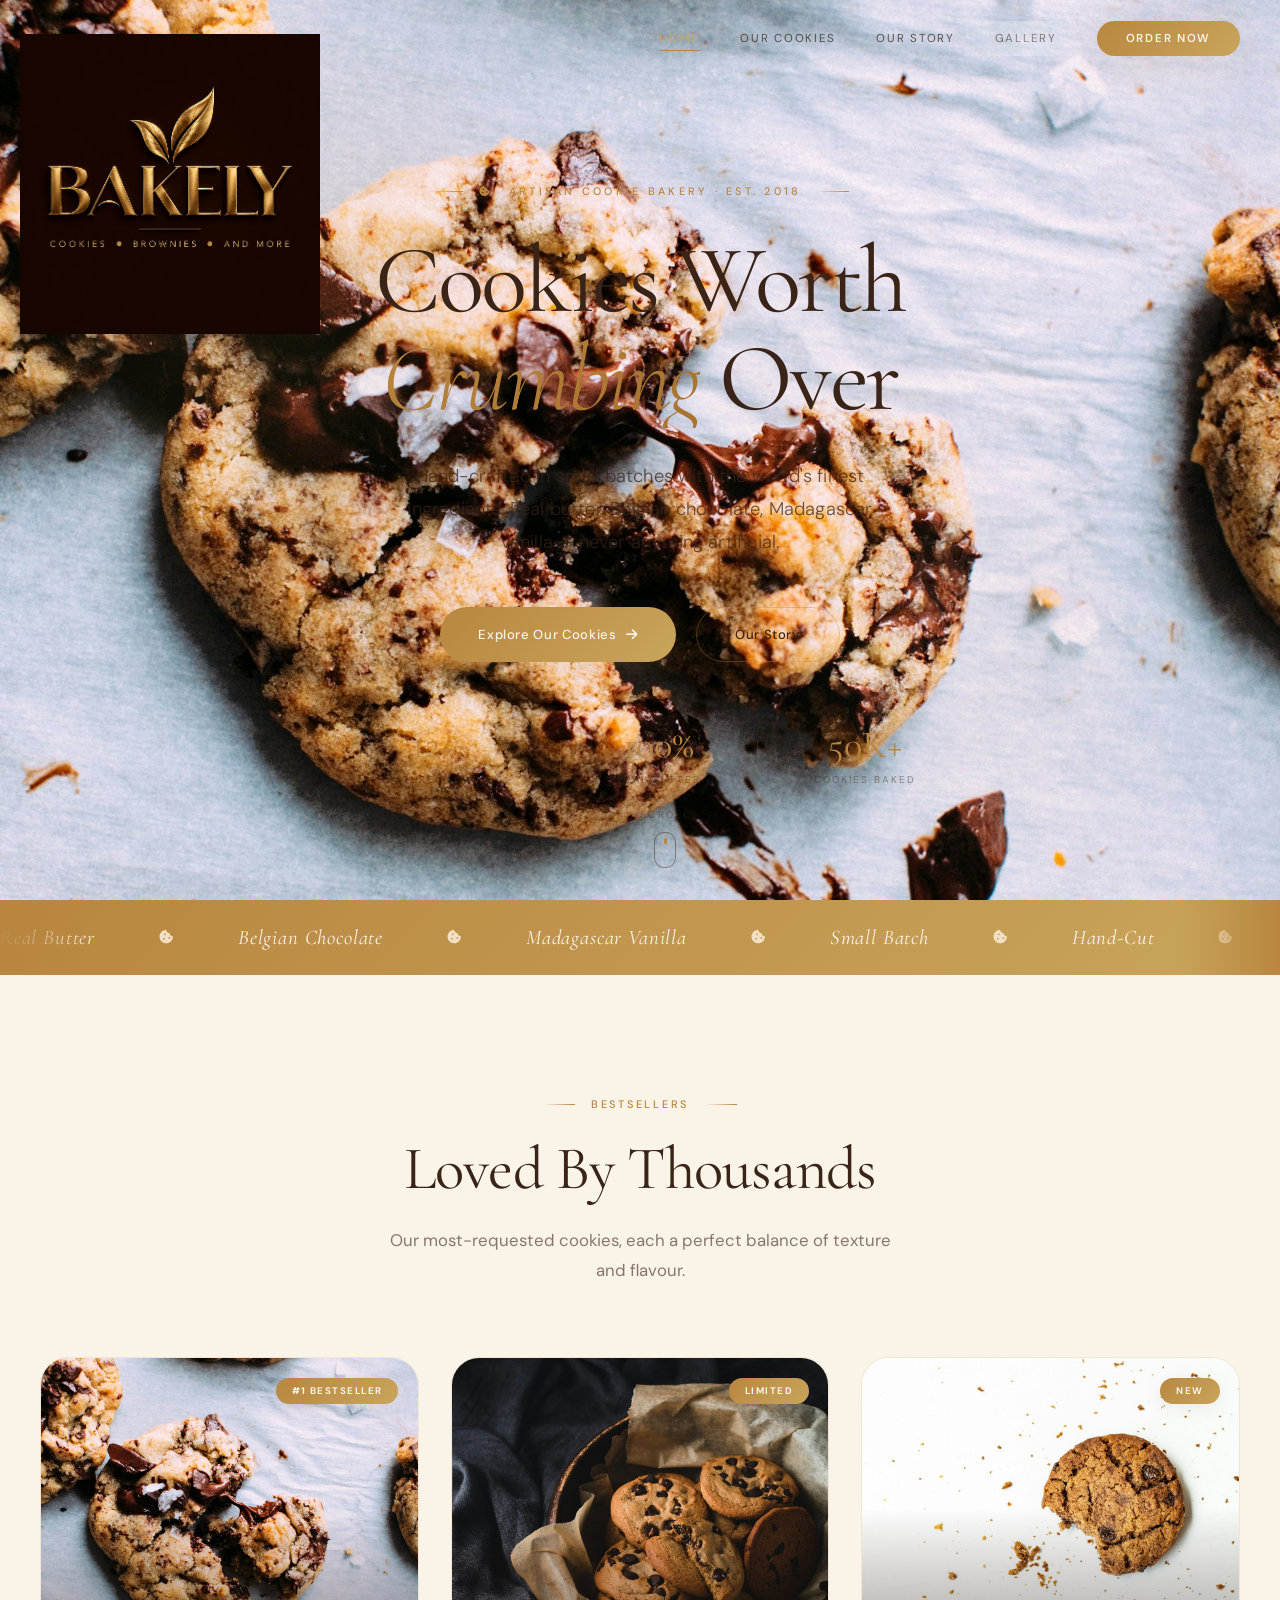
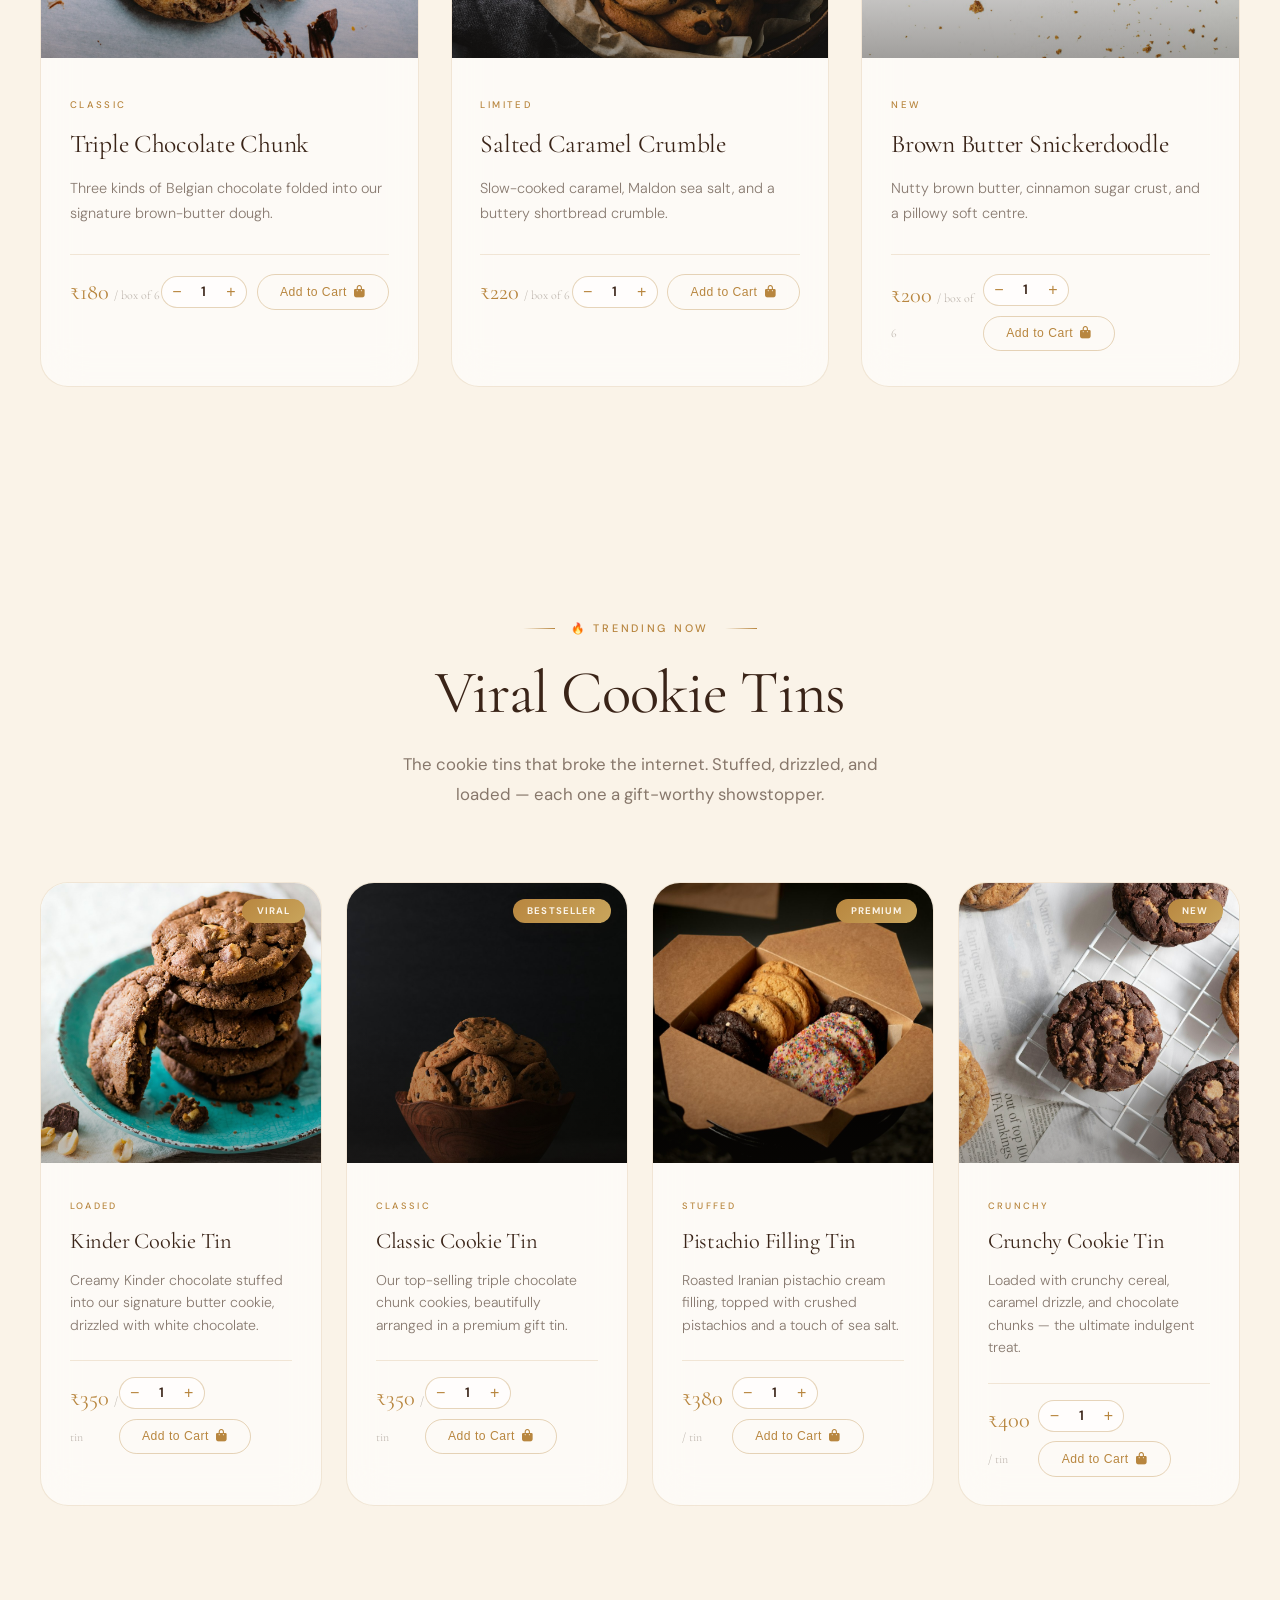
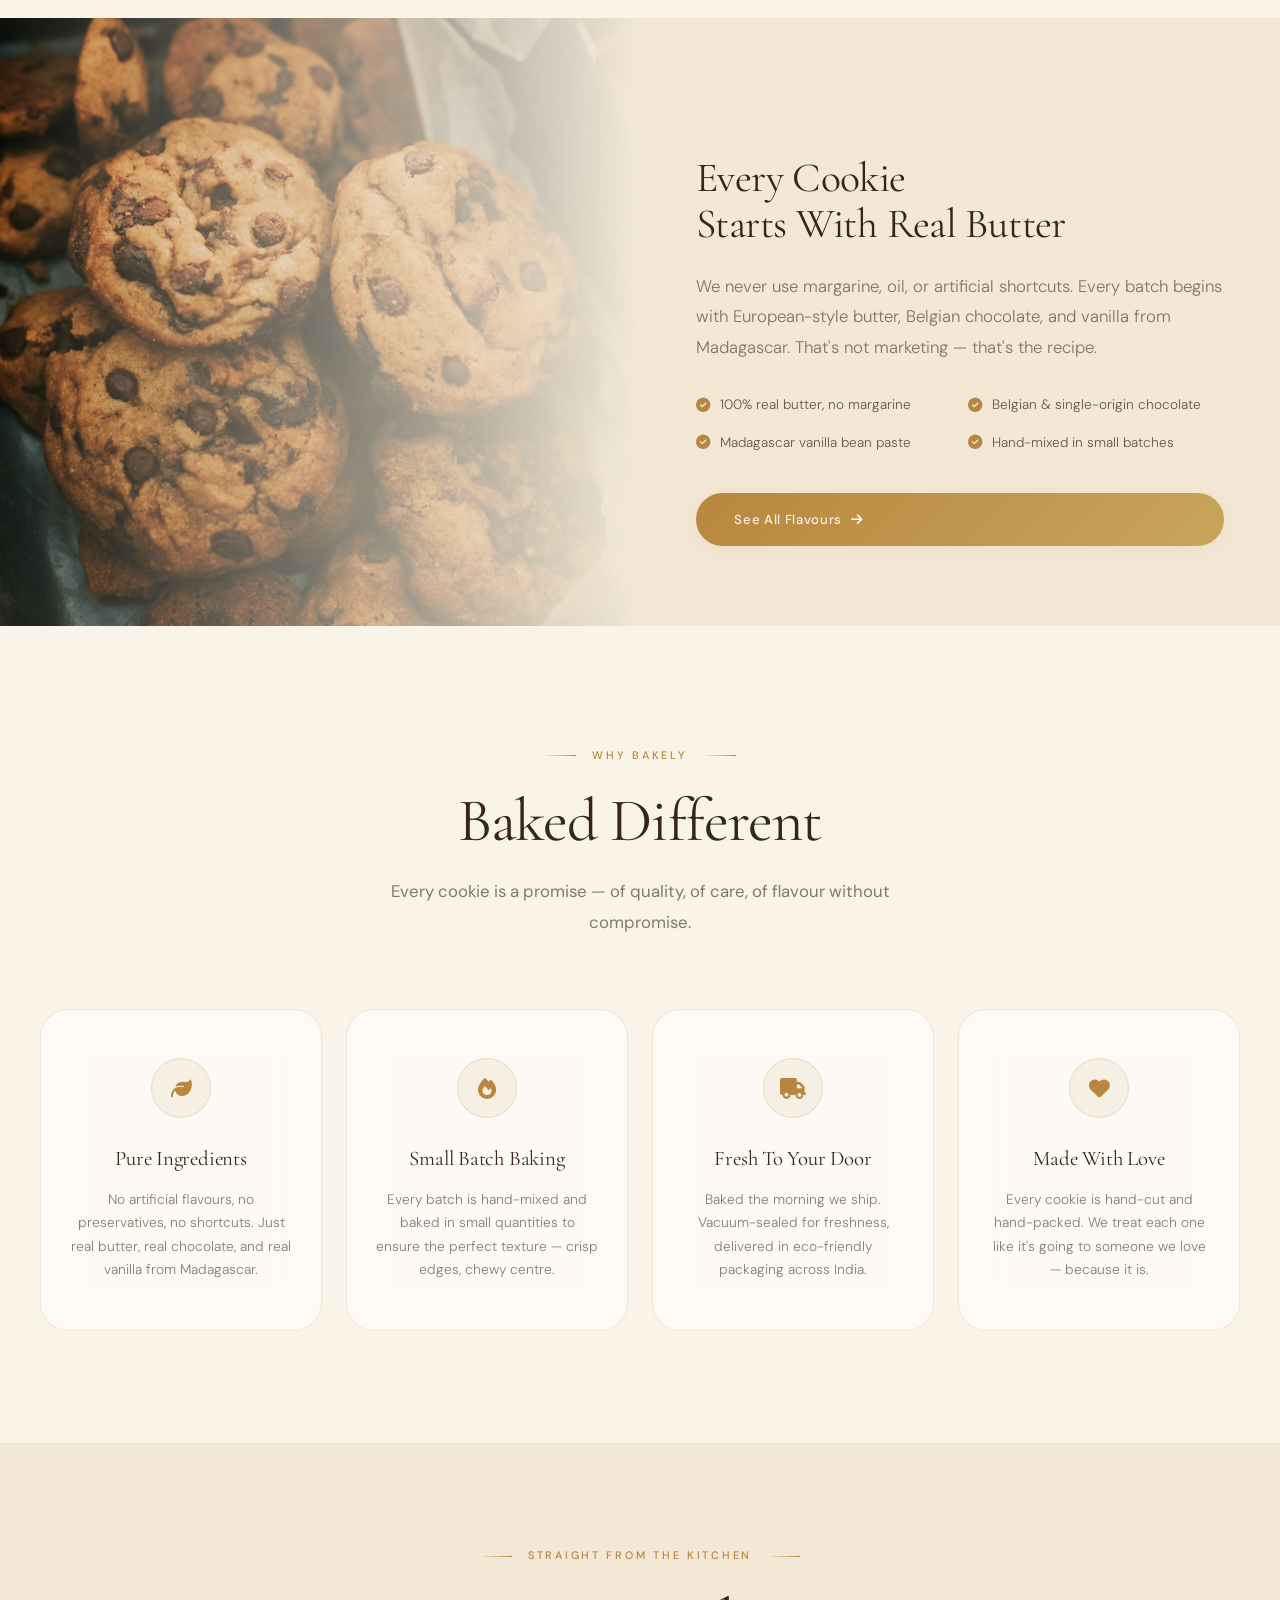
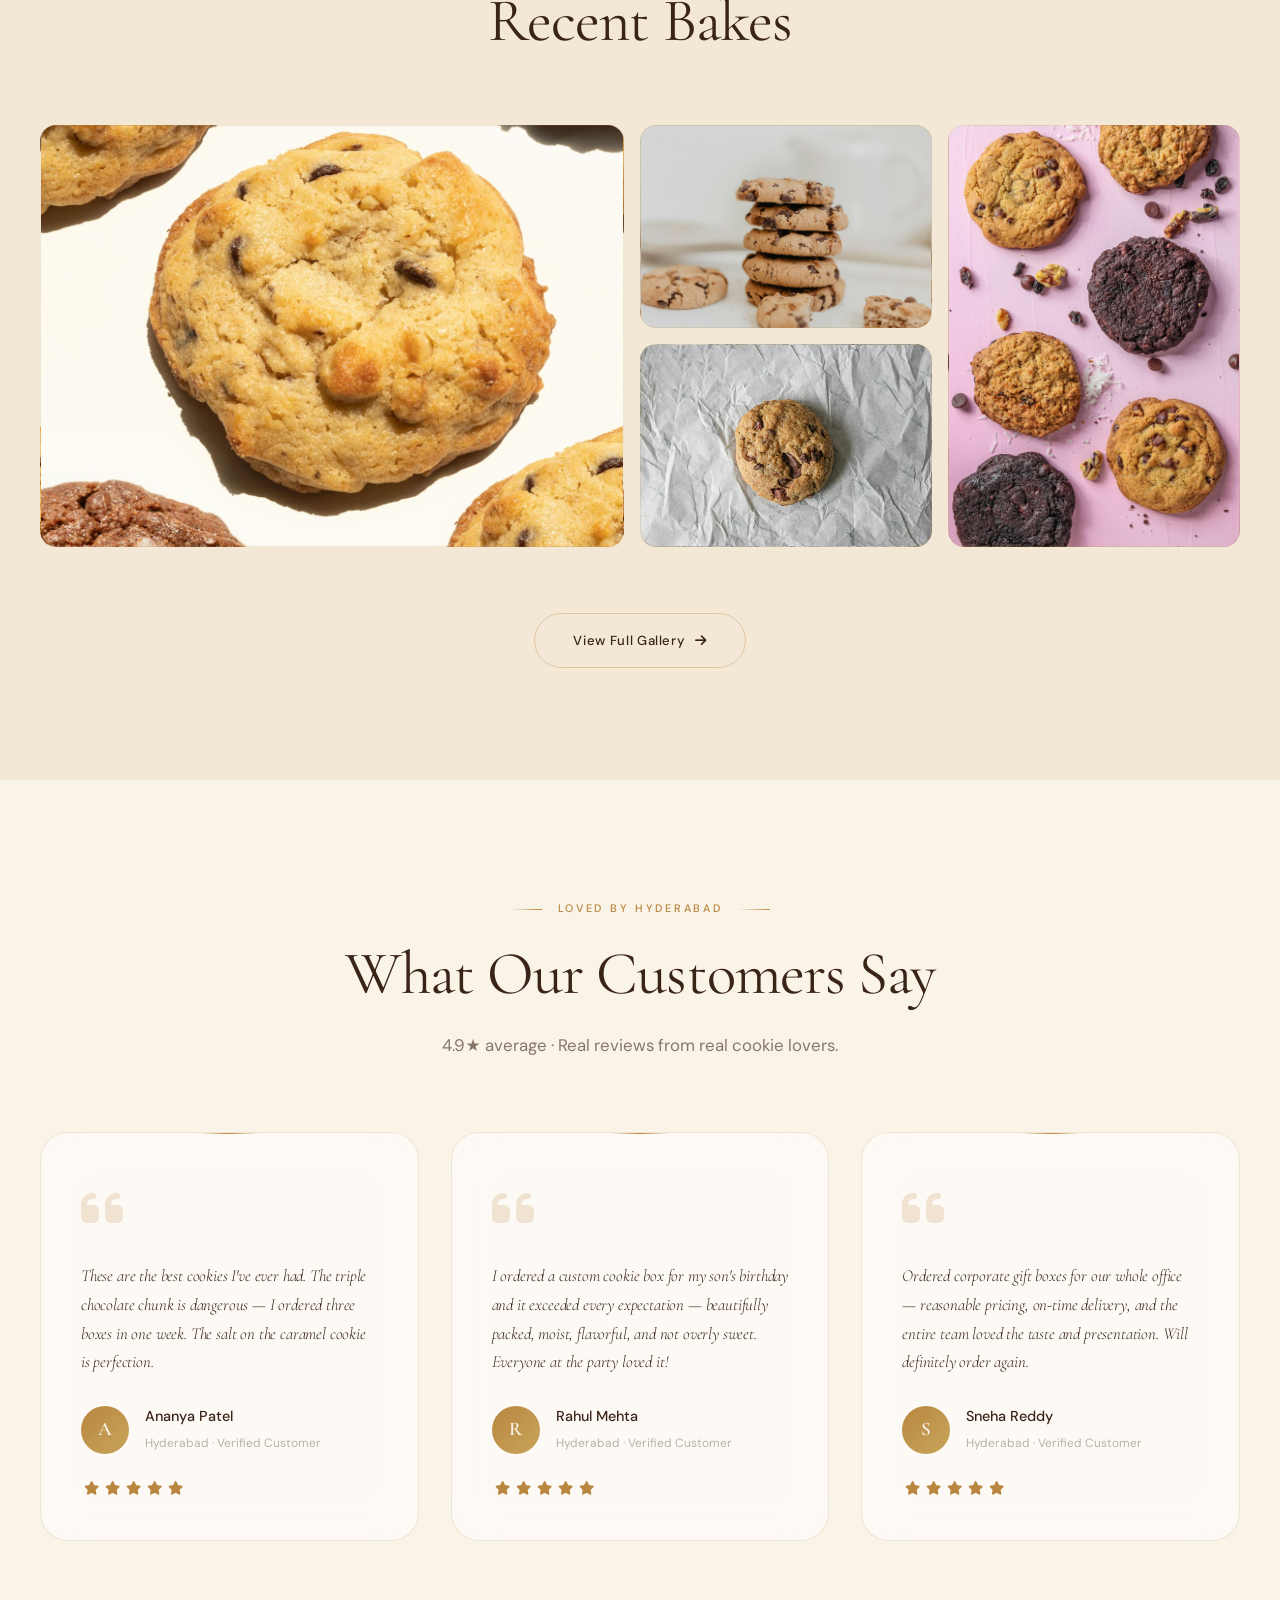
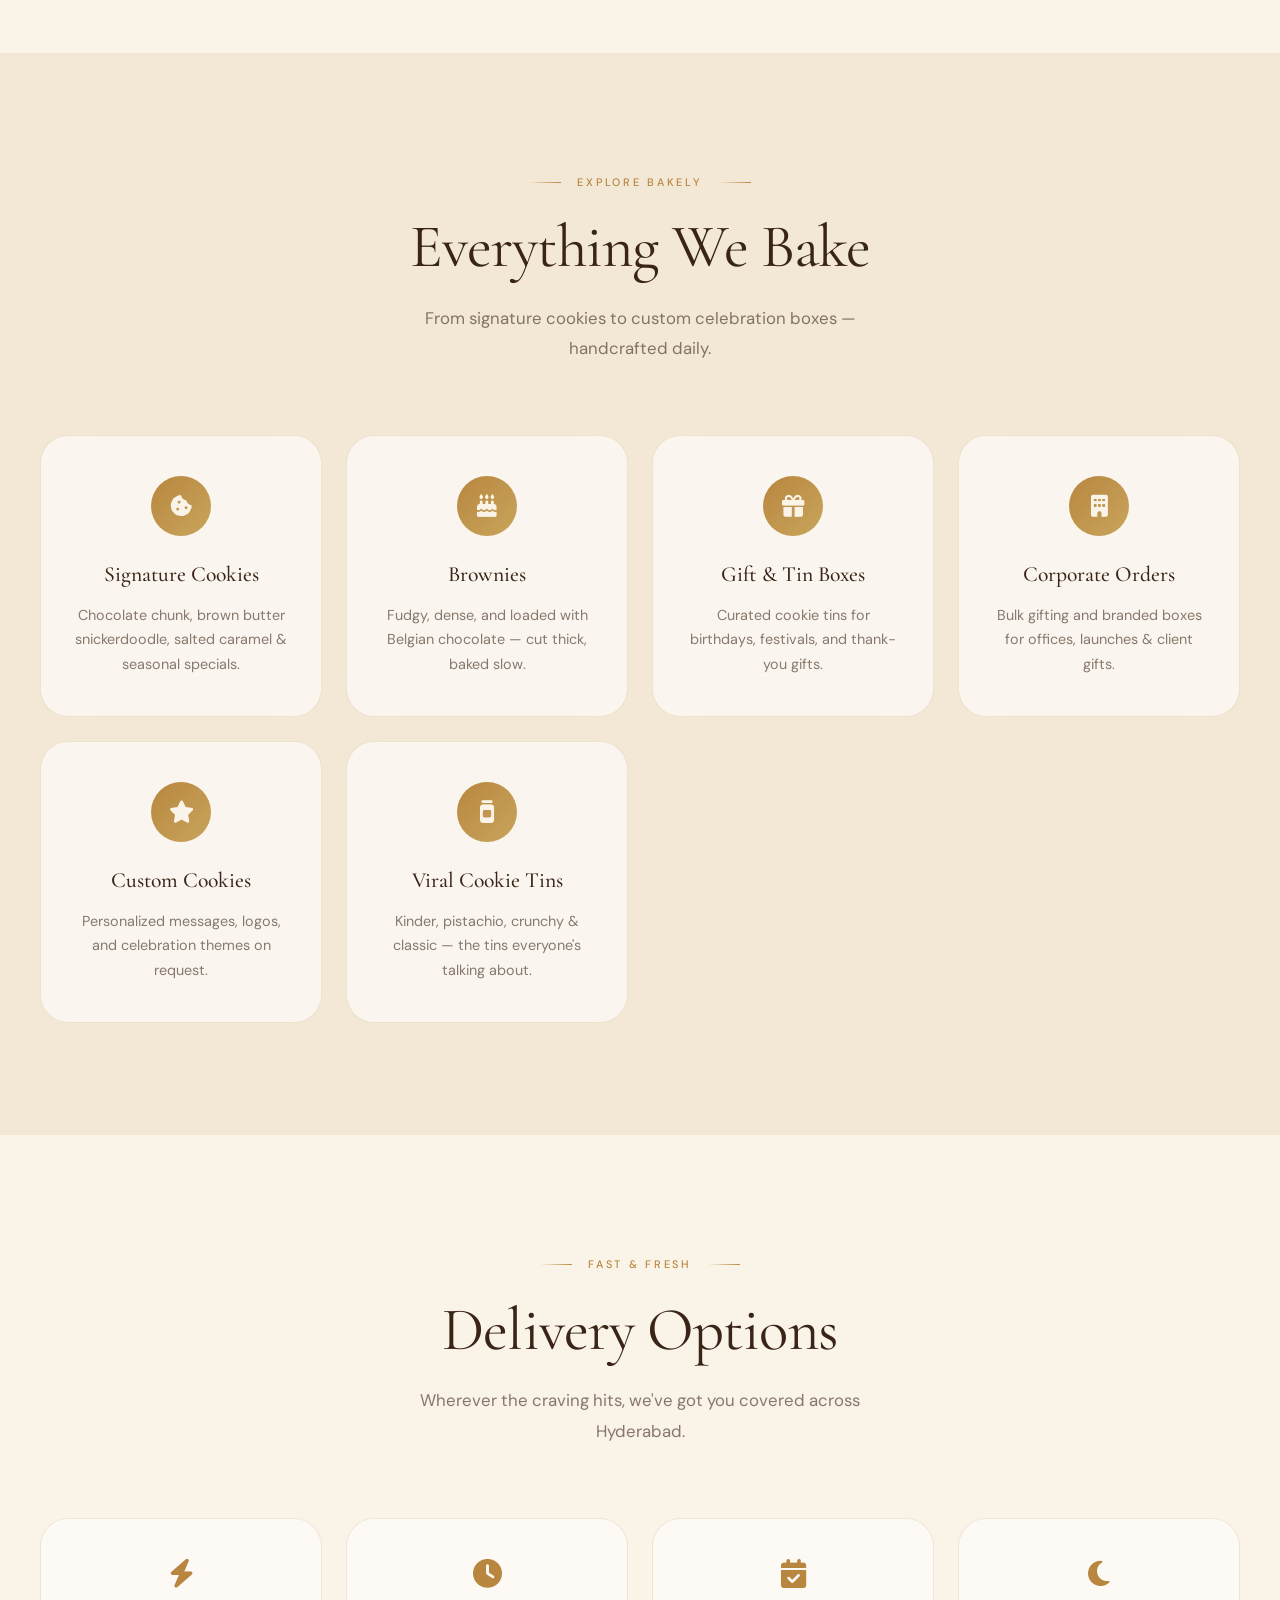
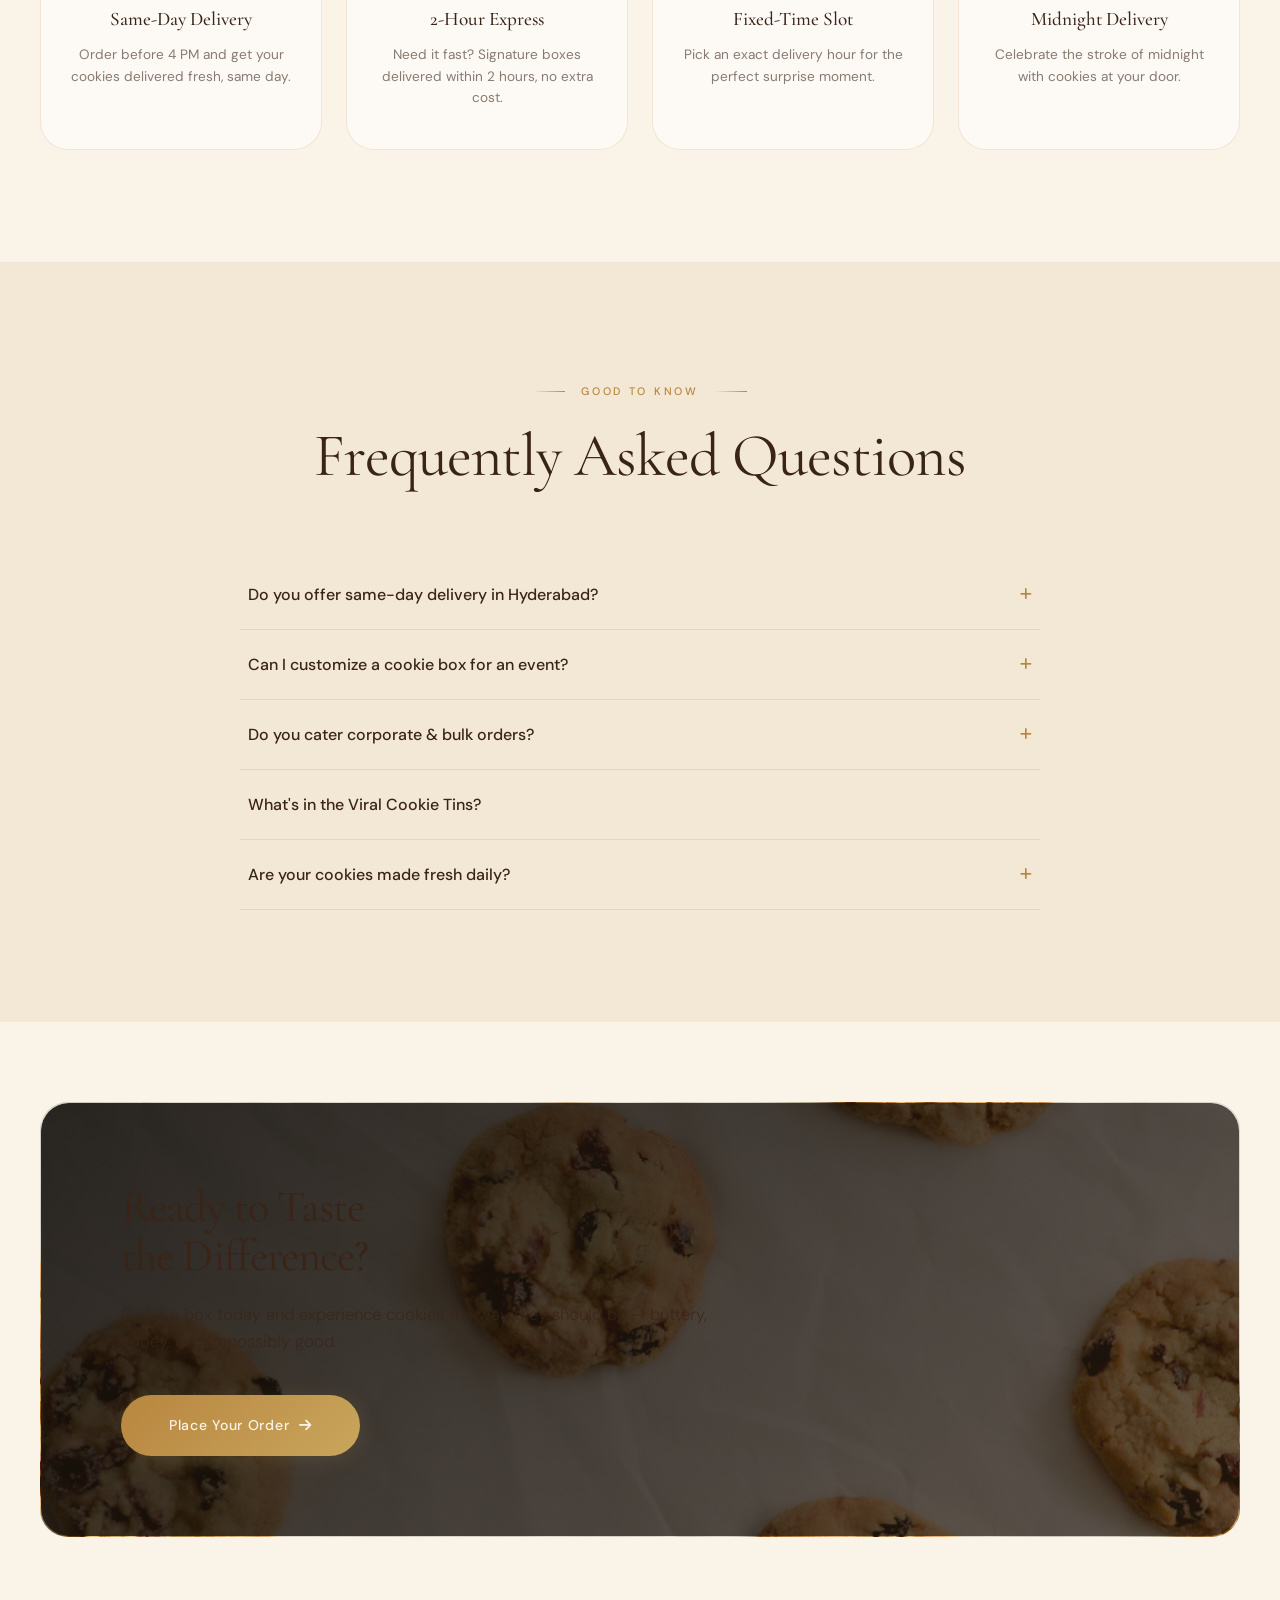
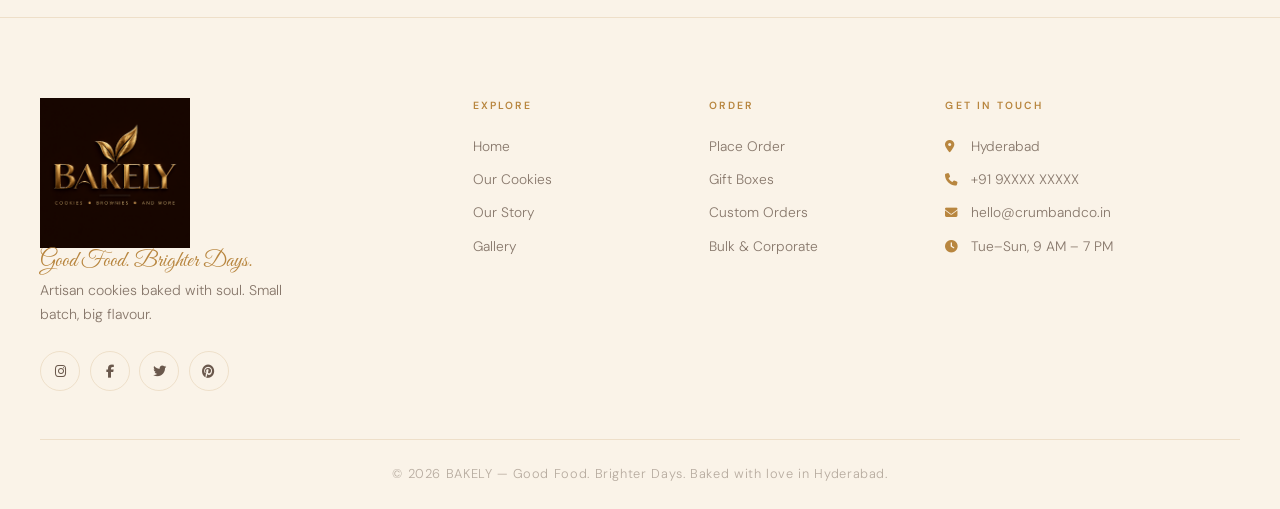
==== commit 9fb714dd: "Remove hero overlay: delete black transparent screen from hero page so the premium-hero.jpg image sh" ====
--- a/index.html
+++ b/index.html
@@ -38,7 +38,6 @@
 
 <!-- Hero with real image -->
 <section class="hero hero-image" style="background-image:url('images/premium-hero.jpg')">
-  <div class="hero-overlay"></div>
   <div class="hero-blob b1"></div>
   <div class="hero-blob b2"></div>
   <div class="hero-blob b3"></div>
--- a/styles.css
+++ b/styles.css
@@ -387,11 +387,6 @@
   background-size:cover; background-position:center;
   position:relative;
 }
-.hero-overlay {
-  position:absolute; inset:0;
-  background:linear-gradient(135deg,rgba(21,16,10,0.9) 0%,rgba(21,16,10,0.6) 50%,rgba(21,16,10,0.85) 100%);
-  pointer-events:none;
-}
 /* Animated gold blobs */
 .hero-blob {
   position:absolute; border-radius:50%;
